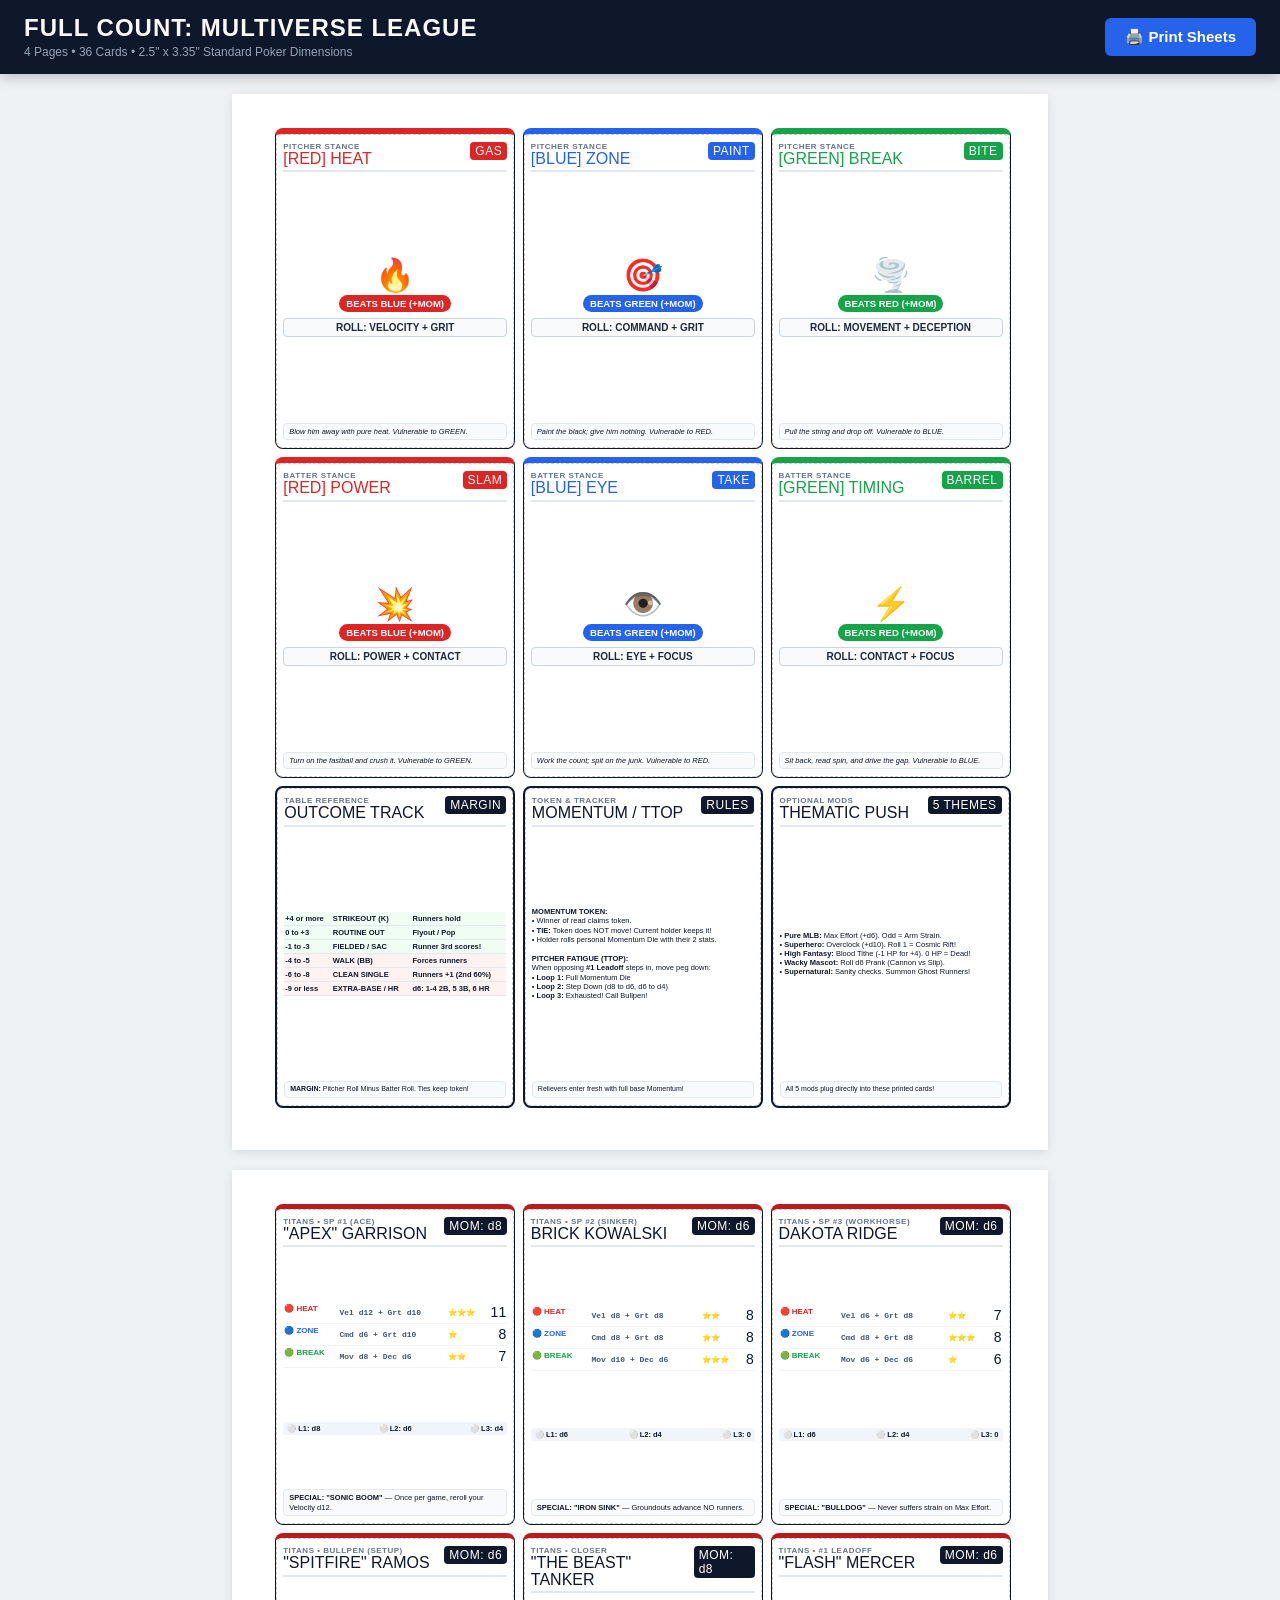
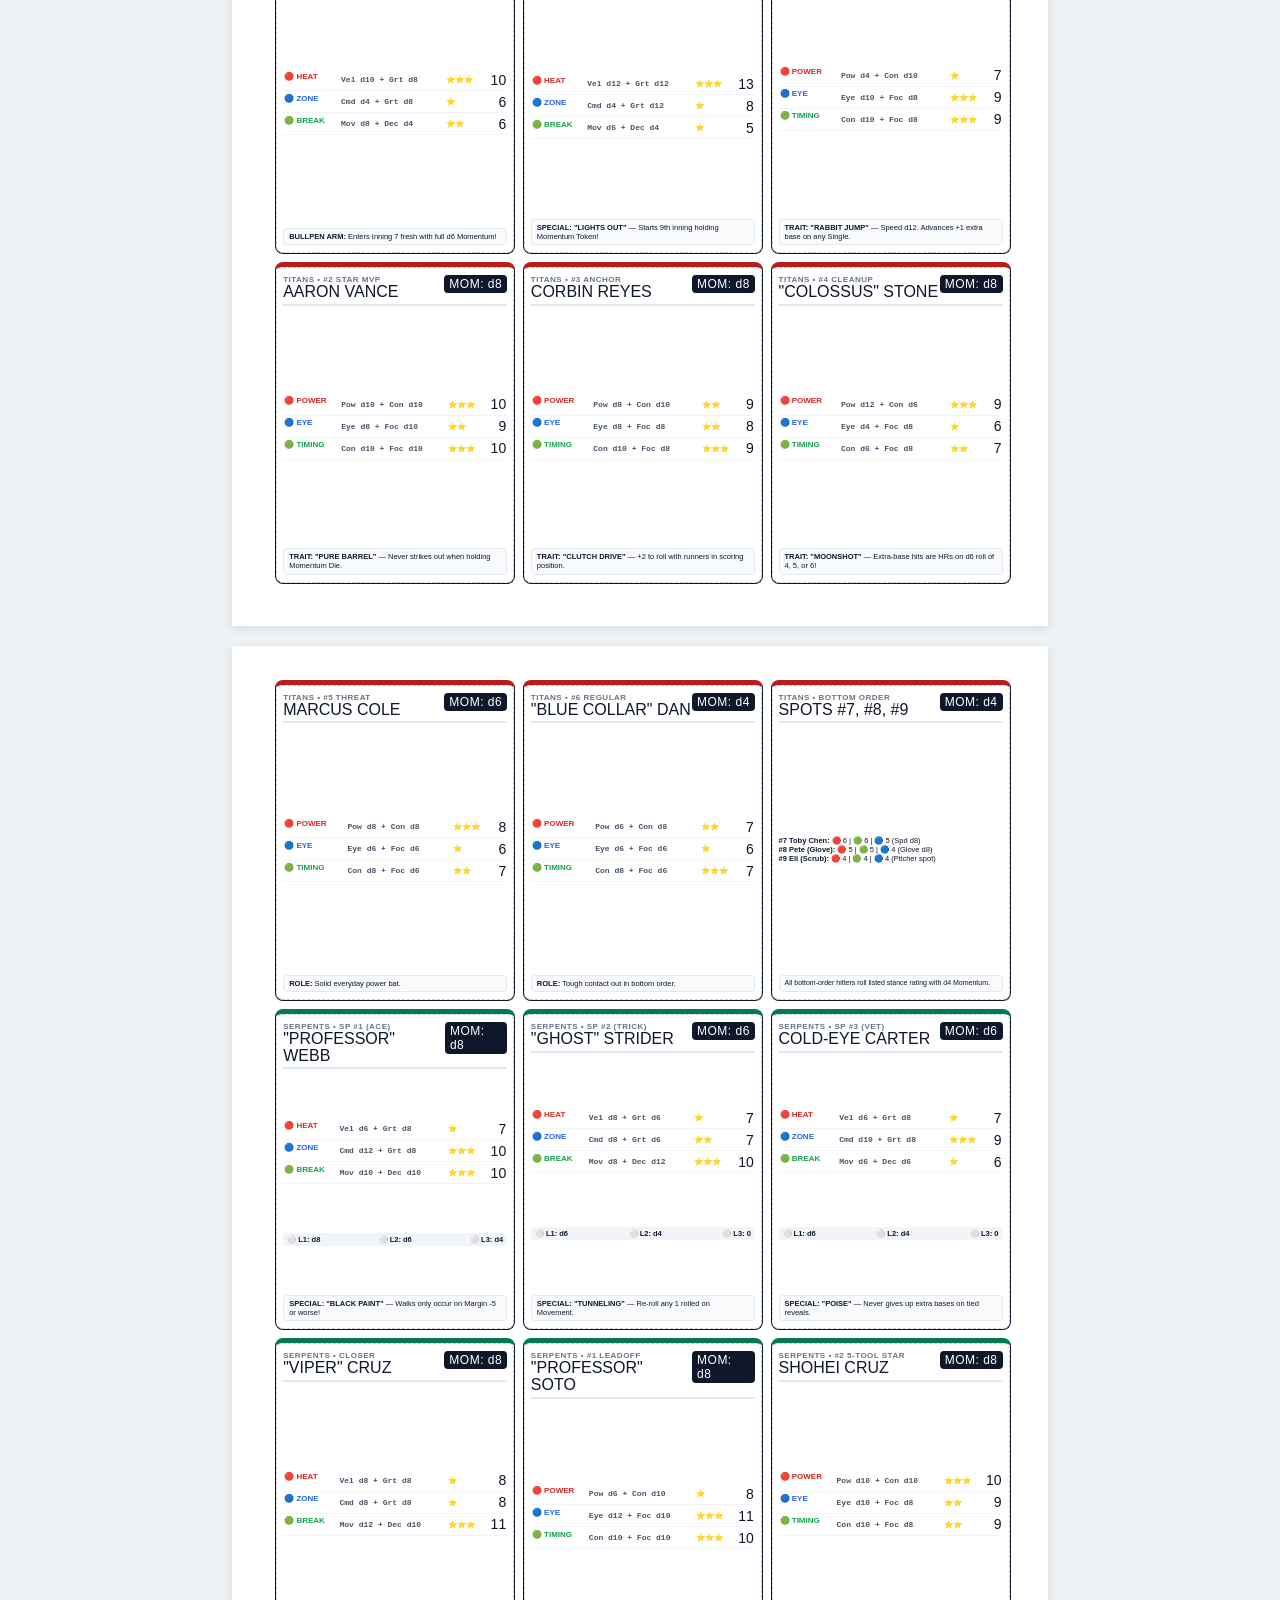
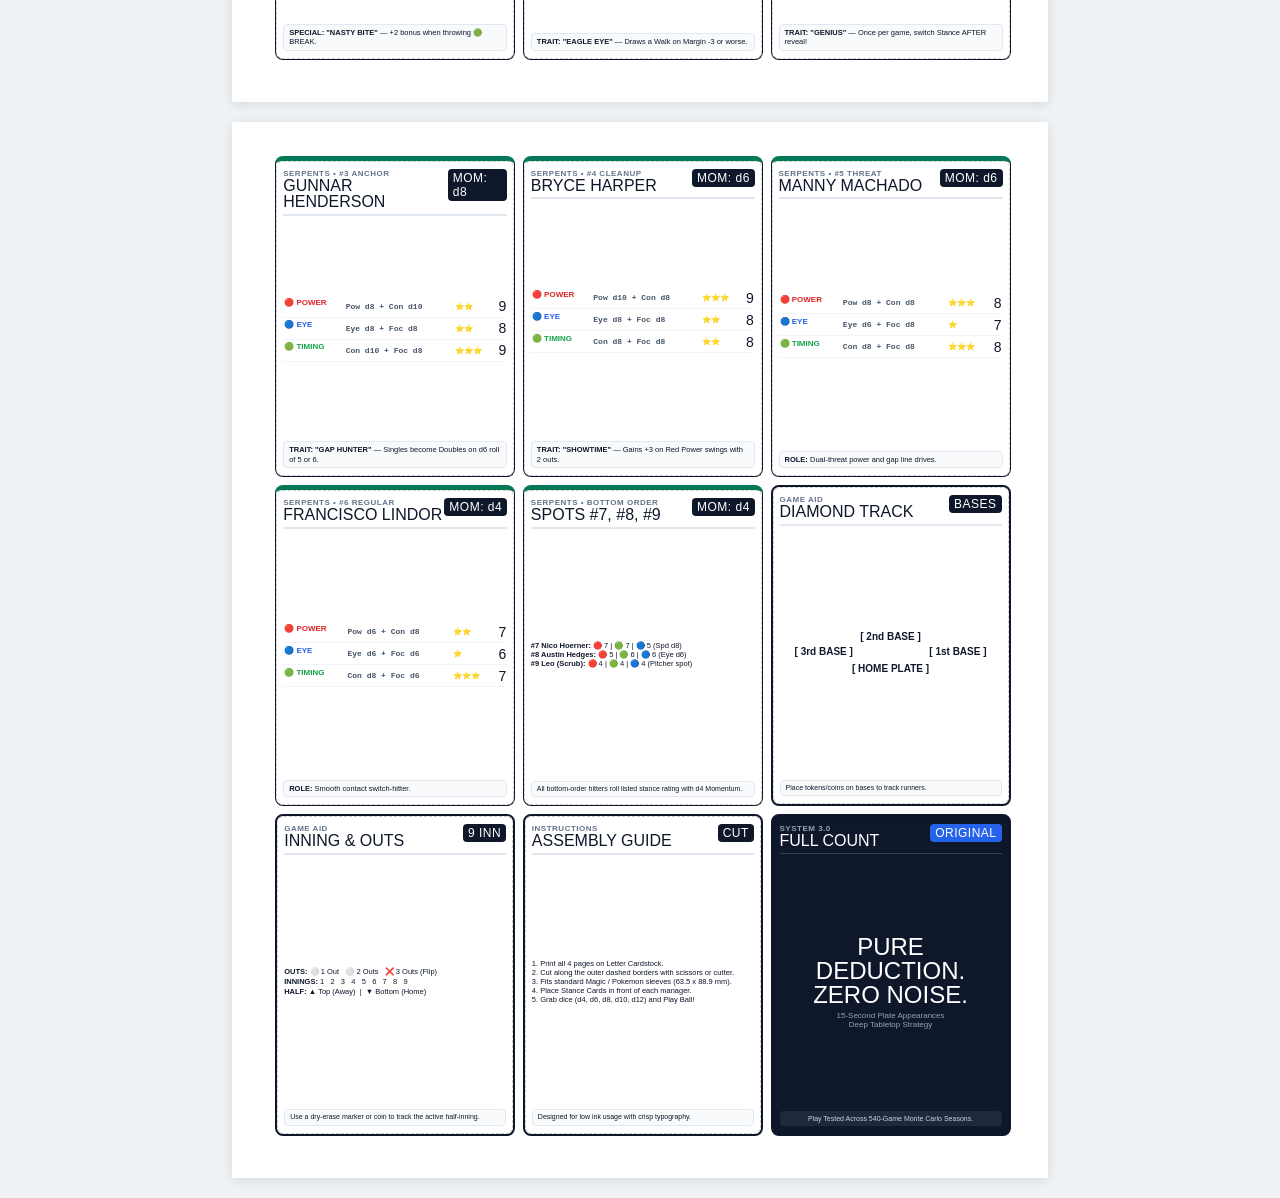
==== print_sheets.html @ 304ddd15 "Add printable card sheets HTML and PDF for Full Count" ====
<!DOCTYPE html>
<html lang="en">
<head>
<meta charset="UTF-8">
<title>Full Count: Multiverse League — Print Sheets</title>
<style>
  @page {
    size: 8.5in 11.0in;
    margin: 0;
  }

  * {
    box-sizing: border-box;
    margin: 0;
    padding: 0;
    -webkit-print-color-adjust: exact !important;
    print-color-adjust: exact !important;
  }

  body {
    background: #eef2f5;
    color: #0f172a;
    font-family: -apple-system, BlinkMacSystemFont, "Segoe UI", Roboto, Arial, sans-serif;
  }

  .screen-header {
    background: #0f172a;
    color: white;
    padding: 14px 24px;
    display: flex;
    justify-content: space-between;
    align-items: center;
    position: sticky;
    top: 0;
    z-index: 100;
    box-shadow: 0 4px 12px rgba(0,0,0,0.2);
  }
  .screen-header h1 {
    font-family: Impact, "Arial Black", sans-serif;
    font-size: 24px;
    letter-spacing: 1px;
    color: #f8fafc;
  }
  .print-btn {
    background: #2563eb;
    color: white;
    border: none;
    padding: 10px 20px;
    border-radius: 6px;
    font-weight: 700;
    cursor: pointer;
    font-size: 15px;
  }
  .print-btn:hover { background: #1d4ed8; }

  /* 8.5in x 11in Letter Page */
  .page {
    width: 8.5in;
    height: 11.0in;
    margin: 20px auto;
    background: white;
    padding: 0.35in 0.45in;
    box-shadow: 0 2px 10px rgba(0,0,0,0.1);
    page-break-after: always;
    break-after: page;
    overflow: hidden;
  }

  .card-grid {
    display: grid;
    grid-template-columns: 2.5in 2.5in 2.5in;
    grid-template-rows: 3.35in 3.35in 3.35in;
    gap: 0.08in 0.08in;
    width: 7.6in;
    height: 10.3in;
  }

  @media print {
    body { background: white; }
    .screen-header { display: none !important; }
    .page {
      margin: 0 !important;
      box-shadow: none !important;
      page-break-after: always;
      break-after: page;
    }
  }

  /* Card: Standard Poker Size 2.5in x 3.35in */
  .card {
    width: 2.5in;
    height: 3.35in;
    border: 1.5px solid #0f172a;
    border-radius: 8px;
    padding: 8px 7px;
    display: flex;
    flex-direction: column;
    justify-content: space-between;
    background: white;
    position: relative;
    overflow: hidden;
  }

  /* Cutting Guides */
  .card::after {
    content: '';
    position: absolute;
    top: 0; left: 0; right: 0; bottom: 0;
    border: 1px dashed rgba(0,0,0,0.2);
    border-radius: 7px;
    pointer-events: none;
  }

  /* Header */
  .card-header {
    display: flex;
    justify-content: space-between;
    align-items: flex-start;
    border-bottom: 2px solid #e2e8f0;
    padding-bottom: 3px;
  }
  .card-role {
    font-size: 8px;
    font-weight: 800;
    text-transform: uppercase;
    letter-spacing: 0.5px;
    color: #64748b;
  }
  .card-name {
    font-family: Impact, "Arial Black", sans-serif;
    font-size: 16px;
    line-height: 1.05;
    color: #0f172a;
    text-transform: uppercase;
  }
  .card-badge {
    background: #0f172a;
    color: white;
    font-family: Impact, "Arial Black", sans-serif;
    font-size: 12px;
    padding: 2px 5px;
    border-radius: 4px;
    letter-spacing: 0.5px;
  }

  /* Borders */
  .card.titans { border-top: 5px solid #b91c1c; }
  .card.serpents { border-top: 5px solid #047857; }
  .card.stance-red { border-top: 6px solid #dc2626; }
  .card.stance-blue { border-top: 6px solid #2563eb; }
  .card.stance-green { border-top: 6px solid #16a34a; }
  .card.playmat-card { border: 2px solid #0f172a; }

  /* Table */
  .stances-table {
    width: 100%;
    margin: 2px 0;
    border-collapse: collapse;
    font-size: 8.5px;
  }
  .stances-table tr {
    border-bottom: 1px solid #f1f5f9;
  }
  .stances-table td {
    padding: 2.5px 1px;
    vertical-align: middle;
  }
  .stance-tag {
    font-weight: 800;
    font-size: 8px;
    display: inline-flex;
    align-items: center;
    gap: 2px;
  }
  .stance-tag.red { color: #dc2626; }
  .stance-tag.blue { color: #2563eb; }
  .stance-tag.green { color: #16a34a; }
  .stance-dice {
    font-family: "Courier New", Courier, monospace;
    font-weight: 700;
    font-size: 8px;
    color: #475569;
  }
  .stance-rating {
    font-family: Impact, "Arial Black", sans-serif;
    font-size: 14px;
    text-align: right;
    color: #0f172a;
  }
  .stars {
    color: #d97706;
    font-size: 7.5px;
  }

  /* Ability */
  .ability-box {
    background: #f8fafc;
    border: 1px solid #e2e8f0;
    border-radius: 4px;
    padding: 3px 5px;
    font-size: 7.5px;
    line-height: 1.25;
  }
  .ability-title {
    font-weight: 800;
    color: #0f172a;
    text-transform: uppercase;
  }
  .fatigue-track {
    display: flex;
    justify-content: space-between;
    background: #f1f5f9;
    padding: 2px 4px;
    border-radius: 3px;
    font-size: 7.5px;
    font-weight: 700;
    margin-bottom: 2px;
  }
  .fatigue-step {
    display: flex;
    align-items: center;
    gap: 2px;
  }

  /* Stance Cards */
  .stance-body {
    text-align: center;
    margin: auto 0;
  }
  .stance-icon {
    font-size: 32px;
    line-height: 1;
    margin-bottom: 2px;
  }
  .stance-beats-pill {
    display: inline-block;
    padding: 3px 7px;
    border-radius: 999px;
    font-size: 9.5px;
    font-weight: 800;
    text-transform: uppercase;
    color: white;
    margin-bottom: 6px;
  }
  .beats-red { background: #dc2626; }
  .beats-blue { background: #2563eb; }
  .beats-green { background: #16a34a; }

  .stance-dice-roll {
    font-size: 10px;
    font-weight: 800;
    color: #1e293b;
    background: #f8fafc;
    border: 1px solid #cbd5e1;
    border-radius: 4px;
    padding: 3px;
  }

  .playmat-table {
    width: 100%;
    font-size: 7.5px;
    border-collapse: collapse;
  }
  .playmat-table td {
    padding: 2px 1px;
    border-bottom: 1px solid #e2e8f0;
  }
  .playmat-table tr.pitcher-out { background: #f0fdf4; font-weight: 700; }
  .playmat-table tr.batter-hit { background: #fef2f2; font-weight: 700; }
</style>
</head>
<body>

<div class="screen-header">
  <div>
    <h1>FULL COUNT: MULTIVERSE LEAGUE</h1>
    <span style="font-size: 12px; color: #94a3b8;">4 Pages • 36 Cards • 2.5" x 3.35" Standard Poker Dimensions</span>
  </div>
  <button class="print-btn" onclick="window.print()">🖨️ Print Sheets</button>
</div>

<!-- ====================================================================== -->
<!-- PAGE 1: STANCES & MASTER PLAYMAT TABLES                                -->
<!-- ====================================================================== -->
<div class="page">
  <div class="card-grid">
    <!-- PITCHER RED -->
    <div class="card stance-red">
      <div class="card-header">
        <div>
          <div class="card-role">PITCHER STANCE</div>
          <div class="card-name" style="color:#dc2626;">[RED] HEAT</div>
        </div>
        <div class="card-badge" style="background:#dc2626;">GAS</div>
      </div>
      <div class="stance-body">
        <div class="stance-icon">🔥</div>
        <div class="stance-beats-pill beats-red">BEATS BLUE (+MOM)</div>
        <div class="stance-dice-roll">ROLL: VELOCITY + GRIT</div>
      </div>
      <div class="ability-box">
        <em>Blow him away with pure heat. Vulnerable to GREEN.</em>
      </div>
    </div>

    <!-- PITCHER BLUE -->
    <div class="card stance-blue">
      <div class="card-header">
        <div>
          <div class="card-role">PITCHER STANCE</div>
          <div class="card-name" style="color:#2563eb;">[BLUE] ZONE</div>
        </div>
        <div class="card-badge" style="background:#2563eb;">PAINT</div>
      </div>
      <div class="stance-body">
        <div class="stance-icon">🎯</div>
        <div class="stance-beats-pill beats-blue">BEATS GREEN (+MOM)</div>
        <div class="stance-dice-roll">ROLL: COMMAND + GRIT</div>
      </div>
      <div class="ability-box">
        <em>Paint the black; give him nothing. Vulnerable to RED.</em>
      </div>
    </div>

    <!-- PITCHER GREEN -->
    <div class="card stance-green">
      <div class="card-header">
        <div>
          <div class="card-role">PITCHER STANCE</div>
          <div class="card-name" style="color:#16a34a;">[GREEN] BREAK</div>
        </div>
        <div class="card-badge" style="background:#16a34a;">BITE</div>
      </div>
      <div class="stance-body">
        <div class="stance-icon">🌪️</div>
        <div class="stance-beats-pill beats-green">BEATS RED (+MOM)</div>
        <div class="stance-dice-roll">ROLL: MOVEMENT + DECEPTION</div>
      </div>
      <div class="ability-box">
        <em>Pull the string and drop off. Vulnerable to BLUE.</em>
      </div>
    </div>

    <!-- BATTER RED -->
    <div class="card stance-red">
      <div class="card-header">
        <div>
          <div class="card-role">BATTER STANCE</div>
          <div class="card-name" style="color:#dc2626;">[RED] POWER</div>
        </div>
        <div class="card-badge" style="background:#dc2626;">SLAM</div>
      </div>
      <div class="stance-body">
        <div class="stance-icon">💥</div>
        <div class="stance-beats-pill beats-red">BEATS BLUE (+MOM)</div>
        <div class="stance-dice-roll">ROLL: POWER + CONTACT</div>
      </div>
      <div class="ability-box">
        <em>Turn on the fastball and crush it. Vulnerable to GREEN.</em>
      </div>
    </div>

    <!-- BATTER BLUE -->
    <div class="card stance-blue">
      <div class="card-header">
        <div>
          <div class="card-role">BATTER STANCE</div>
          <div class="card-name" style="color:#2563eb;">[BLUE] EYE</div>
        </div>
        <div class="card-badge" style="background:#2563eb;">TAKE</div>
      </div>
      <div class="stance-body">
        <div class="stance-icon">👁️</div>
        <div class="stance-beats-pill beats-blue">BEATS GREEN (+MOM)</div>
        <div class="stance-dice-roll">ROLL: EYE + FOCUS</div>
      </div>
      <div class="ability-box">
        <em>Work the count; spit on the junk. Vulnerable to RED.</em>
      </div>
    </div>

    <!-- BATTER GREEN -->
    <div class="card stance-green">
      <div class="card-header">
        <div>
          <div class="card-role">BATTER STANCE</div>
          <div class="card-name" style="color:#16a34a;">[GREEN] TIMING</div>
        </div>
        <div class="card-badge" style="background:#16a34a;">BARREL</div>
      </div>
      <div class="stance-body">
        <div class="stance-icon">⚡</div>
        <div class="stance-beats-pill beats-green">BEATS RED (+MOM)</div>
        <div class="stance-dice-roll">ROLL: CONTACT + FOCUS</div>
      </div>
      <div class="ability-box">
        <em>Sit back, read spin, and drive the gap. Vulnerable to BLUE.</em>
      </div>
    </div>

    <!-- OUTCOME TRACK CARD -->
    <div class="card playmat-card">
      <div class="card-header">
        <div>
          <div class="card-role">TABLE REFERENCE</div>
          <div class="card-name">OUTCOME TRACK</div>
        </div>
        <div class="card-badge">MARGIN</div>
      </div>
      <table class="playmat-table">
        <tr class="pitcher-out">
          <td>+4 or more</td>
          <td>STRIKEOUT (K)</td>
          <td>Runners hold</td>
        </tr>
        <tr class="pitcher-out">
          <td>0 to +3</td>
          <td>ROUTINE OUT</td>
          <td>Flyout / Pop</td>
        </tr>
        <tr class="pitcher-out">
          <td>-1 to -3</td>
          <td>FIELDED / SAC</td>
          <td>Runner 3rd scores!</td>
        </tr>
        <tr class="batter-hit">
          <td>-4 to -5</td>
          <td>WALK (BB)</td>
          <td>Forces runners</td>
        </tr>
        <tr class="batter-hit">
          <td>-6 to -8</td>
          <td>CLEAN SINGLE</td>
          <td>Runners +1 (2nd 60%)</td>
        </tr>
        <tr class="batter-hit">
          <td>-9 or less</td>
          <td>EXTRA-BASE / HR</td>
          <td>d6: 1-4 2B, 5 3B, 6 HR</td>
        </tr>
      </table>
      <div class="ability-box" style="font-size:7px;">
        <strong>MARGIN:</strong> Pitcher Roll Minus Batter Roll. Ties keep token!
      </div>
    </div>

    <!-- MOMENTUM & FATIGUE RULES -->
    <div class="card playmat-card">
      <div class="card-header">
        <div>
          <div class="card-role">TOKEN & TRACKER</div>
          <div class="card-name">MOMENTUM / TTOP</div>
        </div>
        <div class="card-badge">RULES</div>
      </div>
      <div style="font-size:7.5px; line-height:1.25; margin: auto 0;">
        <strong>MOMENTUM TOKEN:</strong><br>
        • Winner of read claims token.<br>
        • <strong>TIE:</strong> Token does NOT move! Current holder keeps it!<br>
        • Holder rolls personal Momentum Die with their 2 stats.<br><br>
        <strong>PITCHER FATIGUE (TTOP):</strong><br>
        When opposing <strong>#1 Leadoff</strong> steps in, move peg down:<br>
        • <strong>Loop 1:</strong> Full Momentum Die<br>
        • <strong>Loop 2:</strong> Step Down (d8 to d6, d6 to d4)<br>
        • <strong>Loop 3:</strong> Exhausted! Call Bullpen!
      </div>
      <div class="ability-box" style="font-size:7px;">
        Relievers enter fresh with full base Momentum!
      </div>
    </div>

    <!-- 5 THEMES REFERENCE -->
    <div class="card playmat-card">
      <div class="card-header">
        <div>
          <div class="card-role">OPTIONAL MODS</div>
          <div class="card-name">THEMATIC PUSH</div>
        </div>
        <div class="card-badge">5 THEMES</div>
      </div>
      <div style="font-size:7.5px; line-height:1.2; margin: auto 0;">
        • <strong>Pure MLB:</strong> Max Effort (+d6). Odd = Arm Strain.<br>
        • <strong>Superhero:</strong> Overclock (+d10). Roll 1 = Cosmic Rift!<br>
        • <strong>High Fantasy:</strong> Blood Tithe (-1 HP for +4). 0 HP = Dead!<br>
        • <strong>Wacky Mascot:</strong> Roll d6 Prank (Cannon vs Slip).<br>
        • <strong>Supernatural:</strong> Sanity checks. Summon Ghost Runners!
      </div>
      <div class="ability-box" style="font-size:7px;">
        All 5 mods plug directly into these printed cards!
      </div>
    </div>
  </div>
</div>

<!-- ====================================================================== -->
<!-- PAGE 2: METRO TITANS (PITCHING & TOP LINEUP)                           -->
<!-- ====================================================================== -->
<div class="page">
  <div class="card-grid">
    <!-- TITANS SP1: APEX GARRISON -->
    <div class="card titans">
      <div class="card-header">
        <div>
          <div class="card-role">TITANS • SP #1 (ACE)</div>
          <div class="card-name">"APEX" GARRISON</div>
        </div>
        <div class="card-badge">MOM: d8</div>
      </div>
      <table class="stances-table">
        <tr>
          <td class="stance-tag red">🔴 HEAT</td>
          <td class="stance-dice">Vel d12 + Grt d10</td>
          <td class="stars">⭐⭐⭐</td>
          <td class="stance-rating">11</td>
        </tr>
        <tr>
          <td class="stance-tag blue">🔵 ZONE</td>
          <td class="stance-dice">Cmd d6 + Grt d10</td>
          <td class="stars">⭐</td>
          <td class="stance-rating">8</td>
        </tr>
        <tr>
          <td class="stance-tag green">🟢 BREAK</td>
          <td class="stance-dice">Mov d8 + Dec d6</td>
          <td class="stars">⭐⭐</td>
          <td class="stance-rating">7</td>
        </tr>
      </table>
      <div class="fatigue-track">
        <div class="fatigue-step">⚪ L1: d8</div>
        <div class="fatigue-step">⚪ L2: d6</div>
        <div class="fatigue-step">⚪ L3: d4</div>
      </div>
      <div class="ability-box">
        <span class="ability-title">SPECIAL: "SONIC BOOM"</span> — Once per game, reroll your Velocity d12.
      </div>
    </div>

    <!-- TITANS SP2: BRICK KOWALSKI -->
    <div class="card titans">
      <div class="card-header">
        <div>
          <div class="card-role">TITANS • SP #2 (SINKER)</div>
          <div class="card-name">BRICK KOWALSKI</div>
        </div>
        <div class="card-badge">MOM: d6</div>
      </div>
      <table class="stances-table">
        <tr>
          <td class="stance-tag red">🔴 HEAT</td>
          <td class="stance-dice">Vel d8 + Grt d8</td>
          <td class="stars">⭐⭐</td>
          <td class="stance-rating">8</td>
        </tr>
        <tr>
          <td class="stance-tag blue">🔵 ZONE</td>
          <td class="stance-dice">Cmd d8 + Grt d8</td>
          <td class="stars">⭐⭐</td>
          <td class="stance-rating">8</td>
        </tr>
        <tr>
          <td class="stance-tag green">🟢 BREAK</td>
          <td class="stance-dice">Mov d10 + Dec d6</td>
          <td class="stars">⭐⭐⭐</td>
          <td class="stance-rating">8</td>
        </tr>
      </table>
      <div class="fatigue-track">
        <div class="fatigue-step">⚪ L1: d6</div>
        <div class="fatigue-step">⚪ L2: d4</div>
        <div class="fatigue-step">⚪ L3: 0</div>
      </div>
      <div class="ability-box">
        <span class="ability-title">SPECIAL: "IRON SINK"</span> — Groundouts advance NO runners.
      </div>
    </div>

    <!-- TITANS SP3: DAKOTA RIDGE -->
    <div class="card titans">
      <div class="card-header">
        <div>
          <div class="card-role">TITANS • SP #3 (WORKHORSE)</div>
          <div class="card-name">DAKOTA RIDGE</div>
        </div>
        <div class="card-badge">MOM: d6</div>
      </div>
      <table class="stances-table">
        <tr>
          <td class="stance-tag red">🔴 HEAT</td>
          <td class="stance-dice">Vel d6 + Grt d8</td>
          <td class="stars">⭐⭐</td>
          <td class="stance-rating">7</td>
        </tr>
        <tr>
          <td class="stance-tag blue">🔵 ZONE</td>
          <td class="stance-dice">Cmd d8 + Grt d8</td>
          <td class="stars">⭐⭐⭐</td>
          <td class="stance-rating">8</td>
        </tr>
        <tr>
          <td class="stance-tag green">🟢 BREAK</td>
          <td class="stance-dice">Mov d6 + Dec d6</td>
          <td class="stars">⭐</td>
          <td class="stance-rating">6</td>
        </tr>
      </table>
      <div class="fatigue-track">
        <div class="fatigue-step">⚪ L1: d6</div>
        <div class="fatigue-step">⚪ L2: d4</div>
        <div class="fatigue-step">⚪ L3: 0</div>
      </div>
      <div class="ability-box">
        <span class="ability-title">SPECIAL: "BULLDOG"</span> — Never suffers strain on Max Effort.
      </div>
    </div>

    <!-- TITANS RP1: SPITFIRE RAMOS -->
    <div class="card titans">
      <div class="card-header">
        <div>
          <div class="card-role">TITANS • BULLPEN (SETUP)</div>
          <div class="card-name">"SPITFIRE" RAMOS</div>
        </div>
        <div class="card-badge">MOM: d6</div>
      </div>
      <table class="stances-table">
        <tr>
          <td class="stance-tag red">🔴 HEAT</td>
          <td class="stance-dice">Vel d10 + Grt d8</td>
          <td class="stars">⭐⭐⭐</td>
          <td class="stance-rating">10</td>
        </tr>
        <tr>
          <td class="stance-tag blue">🔵 ZONE</td>
          <td class="stance-dice">Cmd d4 + Grt d8</td>
          <td class="stars">⭐</td>
          <td class="stance-rating">6</td>
        </tr>
        <tr>
          <td class="stance-tag green">🟢 BREAK</td>
          <td class="stance-dice">Mov d8 + Dec d4</td>
          <td class="stars">⭐⭐</td>
          <td class="stance-rating">6</td>
        </tr>
      </table>
      <div class="ability-box">
        <span class="ability-title">BULLPEN ARM:</span> Enters Inning 7 fresh with full d6 Momentum!
      </div>
    </div>

    <!-- TITANS CL: THE BEAST TANKER -->
    <div class="card titans">
      <div class="card-header">
        <div>
          <div class="card-role">TITANS • CLOSER</div>
          <div class="card-name">"THE BEAST" TANKER</div>
        </div>
        <div class="card-badge">MOM: d8</div>
      </div>
      <table class="stances-table">
        <tr>
          <td class="stance-tag red">🔴 HEAT</td>
          <td class="stance-dice">Vel d12 + Grt d12</td>
          <td class="stars">⭐⭐⭐</td>
          <td class="stance-rating">13</td>
        </tr>
        <tr>
          <td class="stance-tag blue">🔵 ZONE</td>
          <td class="stance-dice">Cmd d4 + Grt d12</td>
          <td class="stars">⭐</td>
          <td class="stance-rating">8</td>
        </tr>
        <tr>
          <td class="stance-tag green">🟢 BREAK</td>
          <td class="stance-dice">Mov d6 + Dec d4</td>
          <td class="stars">⭐</td>
          <td class="stance-rating">5</td>
        </tr>
      </table>
      <div class="ability-box">
        <span class="ability-title">SPECIAL: "LIGHTS OUT"</span> — Starts 9th inning holding Momentum Token!
      </div>
    </div>

    <!-- TITANS BATTER 1: FLASH MERCER -->
    <div class="card titans">
      <div class="card-header">
        <div>
          <div class="card-role">TITANS • #1 LEADOFF</div>
          <div class="card-name">"FLASH" MERCER</div>
        </div>
        <div class="card-badge">MOM: d6</div>
      </div>
      <table class="stances-table">
        <tr>
          <td class="stance-tag red">🔴 POWER</td>
          <td class="stance-dice">Pow d4 + Con d10</td>
          <td class="stars">⭐</td>
          <td class="stance-rating">7</td>
        </tr>
        <tr>
          <td class="stance-tag blue">🔵 EYE</td>
          <td class="stance-dice">Eye d10 + Foc d8</td>
          <td class="stars">⭐⭐⭐</td>
          <td class="stance-rating">9</td>
        </tr>
        <tr>
          <td class="stance-tag green">🟢 TIMING</td>
          <td class="stance-dice">Con d10 + Foc d8</td>
          <td class="stars">⭐⭐⭐</td>
          <td class="stance-rating">9</td>
        </tr>
      </table>
      <div class="ability-box">
        <span class="ability-title">TRAIT: "RABBIT JUMP"</span> — Speed d12. Advances +1 extra base on any Single.
      </div>
    </div>

    <!-- TITANS BATTER 2: AARON VANCE -->
    <div class="card titans">
      <div class="card-header">
        <div>
          <div class="card-role">TITANS • #2 STAR MVP</div>
          <div class="card-name">AARON VANCE</div>
        </div>
        <div class="card-badge">MOM: d8</div>
      </div>
      <table class="stances-table">
        <tr>
          <td class="stance-tag red">🔴 POWER</td>
          <td class="stance-dice">Pow d10 + Con d10</td>
          <td class="stars">⭐⭐⭐</td>
          <td class="stance-rating">10</td>
        </tr>
        <tr>
          <td class="stance-tag blue">🔵 EYE</td>
          <td class="stance-dice">Eye d8 + Foc d10</td>
          <td class="stars">⭐⭐</td>
          <td class="stance-rating">9</td>
        </tr>
        <tr>
          <td class="stance-tag green">🟢 TIMING</td>
          <td class="stance-dice">Con d10 + Foc d10</td>
          <td class="stars">⭐⭐⭐</td>
          <td class="stance-rating">10</td>
        </tr>
      </table>
      <div class="ability-box">
        <span class="ability-title">TRAIT: "PURE BARREL"</span> — Never strikes out when holding Momentum Die.
      </div>
    </div>

    <!-- TITANS BATTER 3: CORBIN REYES -->
    <div class="card titans">
      <div class="card-header">
        <div>
          <div class="card-role">TITANS • #3 ANCHOR</div>
          <div class="card-name">CORBIN REYES</div>
        </div>
        <div class="card-badge">MOM: d8</div>
      </div>
      <table class="stances-table">
        <tr>
          <td class="stance-tag red">🔴 POWER</td>
          <td class="stance-dice">Pow d8 + Con d10</td>
          <td class="stars">⭐⭐</td>
          <td class="stance-rating">9</td>
        </tr>
        <tr>
          <td class="stance-tag blue">🔵 EYE</td>
          <td class="stance-dice">Eye d8 + Foc d8</td>
          <td class="stars">⭐⭐</td>
          <td class="stance-rating">8</td>
        </tr>
        <tr>
          <td class="stance-tag green">🟢 TIMING</td>
          <td class="stance-dice">Con d10 + Foc d8</td>
          <td class="stars">⭐⭐⭐</td>
          <td class="stance-rating">9</td>
        </tr>
      </table>
      <div class="ability-box">
        <span class="ability-title">TRAIT: "CLUTCH DRIVE"</span> — +2 to roll with runners in scoring position.
      </div>
    </div>

    <!-- TITANS BATTER 4: COLOSSUS STONE -->
    <div class="card titans">
      <div class="card-header">
        <div>
          <div class="card-role">TITANS • #4 CLEANUP</div>
          <div class="card-name">"COLOSSUS" STONE</div>
        </div>
        <div class="card-badge">MOM: d8</div>
      </div>
      <table class="stances-table">
        <tr>
          <td class="stance-tag red">🔴 POWER</td>
          <td class="stance-dice">Pow d12 + Con d6</td>
          <td class="stars">⭐⭐⭐</td>
          <td class="stance-rating">9</td>
        </tr>
        <tr>
          <td class="stance-tag blue">🔵 EYE</td>
          <td class="stance-dice">Eye d4 + Foc d8</td>
          <td class="stars">⭐</td>
          <td class="stance-rating">6</td>
        </tr>
        <tr>
          <td class="stance-tag green">🟢 TIMING</td>
          <td class="stance-dice">Con d6 + Foc d8</td>
          <td class="stars">⭐⭐</td>
          <td class="stance-rating">7</td>
        </tr>
      </table>
      <div class="ability-box">
        <span class="ability-title">TRAIT: "MOONSHOT"</span> — Extra-base hits are HRs on d6 roll of 4, 5, or 6!
      </div>
    </div>
  </div>
</div>

<!-- ====================================================================== -->
<!-- PAGE 3: TITANS FINISH & SHADOW SERPENTS (START)                        -->
<!-- ====================================================================== -->
<div class="page">
  <div class="card-grid">
    <!-- TITANS BATTER 5: MARCUS COLE -->
    <div class="card titans">
      <div class="card-header">
        <div>
          <div class="card-role">TITANS • #5 THREAT</div>
          <div class="card-name">MARCUS COLE</div>
        </div>
        <div class="card-badge">MOM: d6</div>
      </div>
      <table class="stances-table">
        <tr>
          <td class="stance-tag red">🔴 POWER</td>
          <td class="stance-dice">Pow d8 + Con d8</td>
          <td class="stars">⭐⭐⭐</td>
          <td class="stance-rating">8</td>
        </tr>
        <tr>
          <td class="stance-tag blue">🔵 EYE</td>
          <td class="stance-dice">Eye d6 + Foc d6</td>
          <td class="stars">⭐</td>
          <td class="stance-rating">6</td>
        </tr>
        <tr>
          <td class="stance-tag green">🟢 TIMING</td>
          <td class="stance-dice">Con d8 + Foc d6</td>
          <td class="stars">⭐⭐</td>
          <td class="stance-rating">7</td>
        </tr>
      </table>
      <div class="ability-box">
        <span class="ability-title">ROLE:</span> Solid everyday power bat.
      </div>
    </div>

    <!-- TITANS BATTER 6: BLUE COLLAR DAN -->
    <div class="card titans">
      <div class="card-header">
        <div>
          <div class="card-role">TITANS • #6 REGULAR</div>
          <div class="card-name">"BLUE COLLAR" DAN</div>
        </div>
        <div class="card-badge">MOM: d4</div>
      </div>
      <table class="stances-table">
        <tr>
          <td class="stance-tag red">🔴 POWER</td>
          <td class="stance-dice">Pow d6 + Con d8</td>
          <td class="stars">⭐⭐</td>
          <td class="stance-rating">7</td>
        </tr>
        <tr>
          <td class="stance-tag blue">🔵 EYE</td>
          <td class="stance-dice">Eye d6 + Foc d6</td>
          <td class="stars">⭐</td>
          <td class="stance-rating">6</td>
        </tr>
        <tr>
          <td class="stance-tag green">🟢 TIMING</td>
          <td class="stance-dice">Con d8 + Foc d6</td>
          <td class="stars">⭐⭐⭐</td>
          <td class="stance-rating">7</td>
        </tr>
      </table>
      <div class="ability-box">
        <span class="ability-title">ROLE:</span> Tough contact out in bottom order.
      </div>
    </div>

    <!-- TITANS BATTERS 7-9 (COMBO CARD) -->
    <div class="card titans">
      <div class="card-header">
        <div>
          <div class="card-role">TITANS • BOTTOM ORDER</div>
          <div class="card-name">SPOTS #7, #8, #9</div>
        </div>
        <div class="card-badge">MOM: d4</div>
      </div>
      <div style="font-size:7.5px; line-height:1.2; margin: 2px 0;">
        <strong>#7 Toby Chen:</strong> 🔴 6 | 🟢 6 | 🔵 5 (Spd d8)<br>
        <strong>#8 Pete (Glove):</strong> 🔴 5 | 🟢 5 | 🔵 4 (Glove d8)<br>
        <strong>#9 Eli (Scrub):</strong> 🔴 4 | 🟢 4 | 🔵 4 (Pitcher spot)<br>
      </div>
      <div class="ability-box" style="font-size:7px;">
        All bottom-order hitters roll listed stance rating with d4 Momentum.
      </div>
    </div>

    <!-- SERPENTS SP1: PROFESSOR WEBB -->
    <div class="card serpents">
      <div class="card-header">
        <div>
          <div class="card-role">SERPENTS • SP #1 (ACE)</div>
          <div class="card-name">"PROFESSOR" WEBB</div>
        </div>
        <div class="card-badge">MOM: d8</div>
      </div>
      <table class="stances-table">
        <tr>
          <td class="stance-tag red">🔴 HEAT</td>
          <td class="stance-dice">Vel d6 + Grt d8</td>
          <td class="stars">⭐</td>
          <td class="stance-rating">7</td>
        </tr>
        <tr>
          <td class="stance-tag blue">🔵 ZONE</td>
          <td class="stance-dice">Cmd d12 + Grt d8</td>
          <td class="stars">⭐⭐⭐</td>
          <td class="stance-rating">10</td>
        </tr>
        <tr>
          <td class="stance-tag green">🟢 BREAK</td>
          <td class="stance-dice">Mov d10 + Dec d10</td>
          <td class="stars">⭐⭐⭐</td>
          <td class="stance-rating">10</td>
        </tr>
      </table>
      <div class="fatigue-track">
        <div class="fatigue-step">⚪ L1: d8</div>
        <div class="fatigue-step">⚪ L2: d6</div>
        <div class="fatigue-step">⚪ L3: d4</div>
      </div>
      <div class="ability-box">
        <span class="ability-title">SPECIAL: "BLACK PAINT"</span> — Walks only occur on Margin -5 or worse!
      </div>
    </div>

    <!-- SERPENTS SP2: GHOST STRIDER -->
    <div class="card serpents">
      <div class="card-header">
        <div>
          <div class="card-role">SERPENTS • SP #2 (TRICK)</div>
          <div class="card-name">"GHOST" STRIDER</div>
        </div>
        <div class="card-badge">MOM: d6</div>
      </div>
      <table class="stances-table">
        <tr>
          <td class="stance-tag red">🔴 HEAT</td>
          <td class="stance-dice">Vel d8 + Grt d6</td>
          <td class="stars">⭐</td>
          <td class="stance-rating">7</td>
        </tr>
        <tr>
          <td class="stance-tag blue">🔵 ZONE</td>
          <td class="stance-dice">Cmd d8 + Grt d6</td>
          <td class="stars">⭐⭐</td>
          <td class="stance-rating">7</td>
        </tr>
        <tr>
          <td class="stance-tag green">🟢 BREAK</td>
          <td class="stance-dice">Mov d8 + Dec d12</td>
          <td class="stars">⭐⭐⭐</td>
          <td class="stance-rating">10</td>
        </tr>
      </table>
      <div class="fatigue-track">
        <div class="fatigue-step">⚪ L1: d6</div>
        <div class="fatigue-step">⚪ L2: d4</div>
        <div class="fatigue-step">⚪ L3: 0</div>
      </div>
      <div class="ability-box">
        <span class="ability-title">SPECIAL: "TUNNELING"</span> — Re-roll any 1 rolled on Movement.
      </div>
    </div>

    <!-- SERPENTS SP3: COLD-EYE CARTER -->
    <div class="card serpents">
      <div class="card-header">
        <div>
          <div class="card-role">SERPENTS • SP #3 (VET)</div>
          <div class="card-name">COLD-EYE CARTER</div>
        </div>
        <div class="card-badge">MOM: d6</div>
      </div>
      <table class="stances-table">
        <tr>
          <td class="stance-tag red">🔴 HEAT</td>
          <td class="stance-dice">Vel d6 + Grt d8</td>
          <td class="stars">⭐</td>
          <td class="stance-rating">7</td>
        </tr>
        <tr>
          <td class="stance-tag blue">🔵 ZONE</td>
          <td class="stance-dice">Cmd d10 + Grt d8</td>
          <td class="stars">⭐⭐⭐</td>
          <td class="stance-rating">9</td>
        </tr>
        <tr>
          <td class="stance-tag green">🟢 BREAK</td>
          <td class="stance-dice">Mov d6 + Dec d6</td>
          <td class="stars">⭐</td>
          <td class="stance-rating">6</td>
        </tr>
      </table>
      <div class="fatigue-track">
        <div class="fatigue-step">⚪ L1: d6</div>
        <div class="fatigue-step">⚪ L2: d4</div>
        <div class="fatigue-step">⚪ L3: 0</div>
      </div>
      <div class="ability-box">
        <span class="ability-title">SPECIAL: "POISE"</span> — Never gives up extra bases on tied reveals.
      </div>
    </div>

    <!-- SERPENTS CL: VIPER CRUZ -->
    <div class="card serpents">
      <div class="card-header">
        <div>
          <div class="card-role">SERPENTS • CLOSER</div>
          <div class="card-name">"VIPER" CRUZ</div>
        </div>
        <div class="card-badge">MOM: d8</div>
      </div>
      <table class="stances-table">
        <tr>
          <td class="stance-tag red">🔴 HEAT</td>
          <td class="stance-dice">Vel d8 + Grt d8</td>
          <td class="stars">⭐</td>
          <td class="stance-rating">8</td>
        </tr>
        <tr>
          <td class="stance-tag blue">🔵 ZONE</td>
          <td class="stance-dice">Cmd d8 + Grt d8</td>
          <td class="stars">⭐</td>
          <td class="stance-rating">8</td>
        </tr>
        <tr>
          <td class="stance-tag green">🟢 BREAK</td>
          <td class="stance-dice">Mov d12 + Dec d10</td>
          <td class="stars">⭐⭐⭐</td>
          <td class="stance-rating">11</td>
        </tr>
      </table>
      <div class="ability-box">
        <span class="ability-title">SPECIAL: "NASTY BITE"</span> — +2 bonus when throwing 🟢 BREAK.
      </div>
    </div>

    <!-- SERPENTS BATTER 1: PROFESSOR SOTO -->
    <div class="card serpents">
      <div class="card-header">
        <div>
          <div class="card-role">SERPENTS • #1 LEADOFF</div>
          <div class="card-name">"PROFESSOR" SOTO</div>
        </div>
        <div class="card-badge">MOM: d8</div>
      </div>
      <table class="stances-table">
        <tr>
          <td class="stance-tag red">🔴 POWER</td>
          <td class="stance-dice">Pow d6 + Con d10</td>
          <td class="stars">⭐</td>
          <td class="stance-rating">8</td>
        </tr>
        <tr>
          <td class="stance-tag blue">🔵 EYE</td>
          <td class="stance-dice">Eye d12 + Foc d10</td>
          <td class="stars">⭐⭐⭐</td>
          <td class="stance-rating">11</td>
        </tr>
        <tr>
          <td class="stance-tag green">🟢 TIMING</td>
          <td class="stance-dice">Con d10 + Foc d10</td>
          <td class="stars">⭐⭐⭐</td>
          <td class="stance-rating">10</td>
        </tr>
      </table>
      <div class="ability-box">
        <span class="ability-title">TRAIT: "EAGLE EYE"</span> — Draws a Walk on Margin -3 or worse.
      </div>
    </div>

    <!-- SERPENTS BATTER 2: SHOHEI CRUZ -->
    <div class="card serpents">
      <div class="card-header">
        <div>
          <div class="card-role">SERPENTS • #2 5-TOOL STAR</div>
          <div class="card-name">SHOHEI CRUZ</div>
        </div>
        <div class="card-badge">MOM: d8</div>
      </div>
      <table class="stances-table">
        <tr>
          <td class="stance-tag red">🔴 POWER</td>
          <td class="stance-dice">Pow d10 + Con d10</td>
          <td class="stars">⭐⭐⭐</td>
          <td class="stance-rating">10</td>
        </tr>
        <tr>
          <td class="stance-tag blue">🔵 EYE</td>
          <td class="stance-dice">Eye d10 + Foc d8</td>
          <td class="stars">⭐⭐</td>
          <td class="stance-rating">9</td>
        </tr>
        <tr>
          <td class="stance-tag green">🟢 TIMING</td>
          <td class="stance-dice">Con d10 + Foc d8</td>
          <td class="stars">⭐⭐</td>
          <td class="stance-rating">9</td>
        </tr>
      </table>
      <div class="ability-box">
        <span class="ability-title">TRAIT: "GENIUS"</span> — Once per game, switch Stance AFTER reveal!
      </div>
    </div>
  </div>
</div>

<!-- ====================================================================== -->
<!-- PAGE 4: SERPENTS FINISH & TABLE TRACKERS                               -->
<!-- ====================================================================== -->
<div class="page">
  <div class="card-grid">
    <!-- SERPENTS BATTER 3: GUNNAR HENDERSON -->
    <div class="card serpents">
      <div class="card-header">
        <div>
          <div class="card-role">SERPENTS • #3 ANCHOR</div>
          <div class="card-name">GUNNAR HENDERSON</div>
        </div>
        <div class="card-badge">MOM: d8</div>
      </div>
      <table class="stances-table">
        <tr>
          <td class="stance-tag red">🔴 POWER</td>
          <td class="stance-dice">Pow d8 + Con d10</td>
          <td class="stars">⭐⭐</td>
          <td class="stance-rating">9</td>
        </tr>
        <tr>
          <td class="stance-tag blue">🔵 EYE</td>
          <td class="stance-dice">Eye d8 + Foc d8</td>
          <td class="stars">⭐⭐</td>
          <td class="stance-rating">8</td>
        </tr>
        <tr>
          <td class="stance-tag green">🟢 TIMING</td>
          <td class="stance-dice">Con d10 + Foc d8</td>
          <td class="stars">⭐⭐⭐</td>
          <td class="stance-rating">9</td>
        </tr>
      </table>
      <div class="ability-box">
        <span class="ability-title">TRAIT: "GAP HUNTER"</span> — Singles become Doubles on d6 roll of 5 or 6.
      </div>
    </div>

    <!-- SERPENTS BATTER 4: BRYCE HARPER -->
    <div class="card serpents">
      <div class="card-header">
        <div>
          <div class="card-role">SERPENTS • #4 CLEANUP</div>
          <div class="card-name">BRYCE HARPER</div>
        </div>
        <div class="card-badge">MOM: d6</div>
      </div>
      <table class="stances-table">
        <tr>
          <td class="stance-tag red">🔴 POWER</td>
          <td class="stance-dice">Pow d10 + Con d8</td>
          <td class="stars">⭐⭐⭐</td>
          <td class="stance-rating">9</td>
        </tr>
        <tr>
          <td class="stance-tag blue">🔵 EYE</td>
          <td class="stance-dice">Eye d8 + Foc d8</td>
          <td class="stars">⭐⭐</td>
          <td class="stance-rating">8</td>
        </tr>
        <tr>
          <td class="stance-tag green">🟢 TIMING</td>
          <td class="stance-dice">Con d8 + Foc d8</td>
          <td class="stars">⭐⭐</td>
          <td class="stance-rating">8</td>
        </tr>
      </table>
      <div class="ability-box">
        <span class="ability-title">TRAIT: "SHOWTIME"</span> — Gains +3 on Red Power swings with 2 outs.
      </div>
    </div>

    <!-- SERPENTS BATTER 5: MANNY MACHADO -->
    <div class="card serpents">
      <div class="card-header">
        <div>
          <div class="card-role">SERPENTS • #5 THREAT</div>
          <div class="card-name">MANNY MACHADO</div>
        </div>
        <div class="card-badge">MOM: d6</div>
      </div>
      <table class="stances-table">
        <tr>
          <td class="stance-tag red">🔴 POWER</td>
          <td class="stance-dice">Pow d8 + Con d8</td>
          <td class="stars">⭐⭐⭐</td>
          <td class="stance-rating">8</td>
        </tr>
        <tr>
          <td class="stance-tag blue">🔵 EYE</td>
          <td class="stance-dice">Eye d6 + Foc d8</td>
          <td class="stars">⭐</td>
          <td class="stance-rating">7</td>
        </tr>
        <tr>
          <td class="stance-tag green">🟢 TIMING</td>
          <td class="stance-dice">Con d8 + Foc d8</td>
          <td class="stars">⭐⭐⭐</td>
          <td class="stance-rating">8</td>
        </tr>
      </table>
      <div class="ability-box">
        <span class="ability-title">ROLE:</span> Dual-threat power and gap line drives.
      </div>
    </div>

    <!-- SERPENTS BATTER 6: FRANCISCO LINDOR -->
    <div class="card serpents">
      <div class="card-header">
        <div>
          <div class="card-role">SERPENTS • #6 REGULAR</div>
          <div class="card-name">FRANCISCO LINDOR</div>
        </div>
        <div class="card-badge">MOM: d4</div>
      </div>
      <table class="stances-table">
        <tr>
          <td class="stance-tag red">🔴 POWER</td>
          <td class="stance-dice">Pow d6 + Con d8</td>
          <td class="stars">⭐⭐</td>
          <td class="stance-rating">7</td>
        </tr>
        <tr>
          <td class="stance-tag blue">🔵 EYE</td>
          <td class="stance-dice">Eye d6 + Foc d6</td>
          <td class="stars">⭐</td>
          <td class="stance-rating">6</td>
        </tr>
        <tr>
          <td class="stance-tag green">🟢 TIMING</td>
          <td class="stance-dice">Con d8 + Foc d6</td>
          <td class="stars">⭐⭐⭐</td>
          <td class="stance-rating">7</td>
        </tr>
      </table>
      <div class="ability-box">
        <span class="ability-title">ROLE:</span> Smooth contact switch-hitter.
      </div>
    </div>

    <!-- SERPENTS BATTERS 7-9 (COMBO CARD) -->
    <div class="card serpents">
      <div class="card-header">
        <div>
          <div class="card-role">SERPENTS • BOTTOM ORDER</div>
          <div class="card-name">SPOTS #7, #8, #9</div>
        </div>
        <div class="card-badge">MOM: d4</div>
      </div>
      <div style="font-size:7.5px; line-height:1.2; margin: 2px 0;">
        <strong>#7 Nico Hoerner:</strong> 🔴 7 | 🟢 7 | 🔵 5 (Spd d8)<br>
        <strong>#8 Austin Hedges:</strong> 🔴 5 | 🟢 6 | 🔵 6 (Eye d6)<br>
        <strong>#9 Leo (Scrub):</strong> 🔴 4 | 🟢 4 | 🔵 4 (Pitcher spot)<br>
      </div>
      <div class="ability-box" style="font-size:7px;">
        All bottom-order hitters roll listed stance rating with d4 Momentum.
      </div>
    </div>

    <!-- DUGOUT BASERUNNING TRACKER -->
    <div class="card playmat-card">
      <div class="card-header">
        <div>
          <div class="card-role">GAME AID</div>
          <div class="card-name">DIAMOND TRACK</div>
        </div>
        <div class="card-badge">BASES</div>
      </div>
      <div style="text-align:center; font-size:10px; margin: auto 0; font-weight:800;">
        <div style="margin-bottom:4px;">[ 2nd BASE ]</div>
        <div style="display:flex; justify-content:space-between; padding: 0 15px;">
          <span>[ 3rd BASE ]</span>
          <span>[ 1st BASE ]</span>
        </div>
        <div style="margin-top:6px;">[ HOME PLATE ]</div>
      </div>
      <div class="ability-box" style="font-size:7px;">
        Place tokens/coins on bases to track runners.
      </div>
    </div>

    <!-- SCORE & INNING TRACKER -->
    <div class="card playmat-card">
      <div class="card-header">
        <div>
          <div class="card-role">GAME AID</div>
          <div class="card-name">INNING & OUTS</div>
        </div>
        <div class="card-badge">9 INN</div>
      </div>
      <div style="font-size:7.5px; line-height:1.3; margin: auto 0;">
        <strong>OUTS:</strong> ⚪ 1 Out &nbsp; ⚪ 2 Outs &nbsp; ❌ 3 Outs (Flip)<br>
        <strong>INNINGS:</strong> 1 &nbsp; 2 &nbsp; 3 &nbsp; 4 &nbsp; 5 &nbsp; 6 &nbsp; 7 &nbsp; 8 &nbsp; 9<br>
        <strong>HALF:</strong> ▲ Top (Away) &nbsp;|&nbsp; ▼ Bottom (Home)
      </div>
      <div class="ability-box" style="font-size:7px;">
        Use a dry-erase marker or coin to track the active half-inning.
      </div>
    </div>

    <!-- ASSEMBLY INSTRUCTIONS -->
    <div class="card playmat-card">
      <div class="card-header">
        <div>
          <div class="card-role">INSTRUCTIONS</div>
          <div class="card-name">ASSEMBLY GUIDE</div>
        </div>
        <div class="card-badge">CUT</div>
      </div>
      <div style="font-size:7.5px; line-height:1.2; margin: auto 0;">
        1. Print all 4 pages on Letter Cardstock.<br>
        2. Cut along the outer dashed borders with scissors or cutter.<br>
        3. Fits standard Magic / Pokemon sleeves (63.5 x 88.9 mm).<br>
        4. Place Stance Cards in front of each manager.<br>
        5. Grab dice (d4, d6, d8, d10, d12) and Play Ball!
      </div>
      <div class="ability-box" style="font-size:7px;">
        Designed for low ink usage with crisp typography.
      </div>
    </div>

    <!-- SYSTEM CREDITS / BACK COVER -->
    <div class="card playmat-card" style="background:#0f172a; color:white;">
      <div class="card-header" style="border-bottom:1px solid #334155;">
        <div>
          <div class="card-role" style="color:#94a3b8;">SYSTEM 3.0</div>
          <div class="card-name" style="color:white;">FULL COUNT</div>
        </div>
        <div class="card-badge" style="background:#2563eb;">ORIGINAL</div>
      </div>
      <div style="text-align:center; margin: auto 0;">
        <div style="font-family:Impact, 'Arial Black', sans-serif; font-size:24px; line-height:1;">PURE DEDUCTION.<br>ZERO NOISE.</div>
        <div style="font-size:8px; color:#94a3b8; margin-top:4px;">15-Second Plate Appearances<br>Deep Tabletop Strategy</div>
      </div>
      <div style="background:#1e293b; padding:4px; border-radius:4px; font-size:7px; color:#cbd5e1; text-align:center;">
        Play Tested Across 540-Game Monte Carlo Seasons.
      </div>
    </div>
  </div>
</div>

</body>
</html>
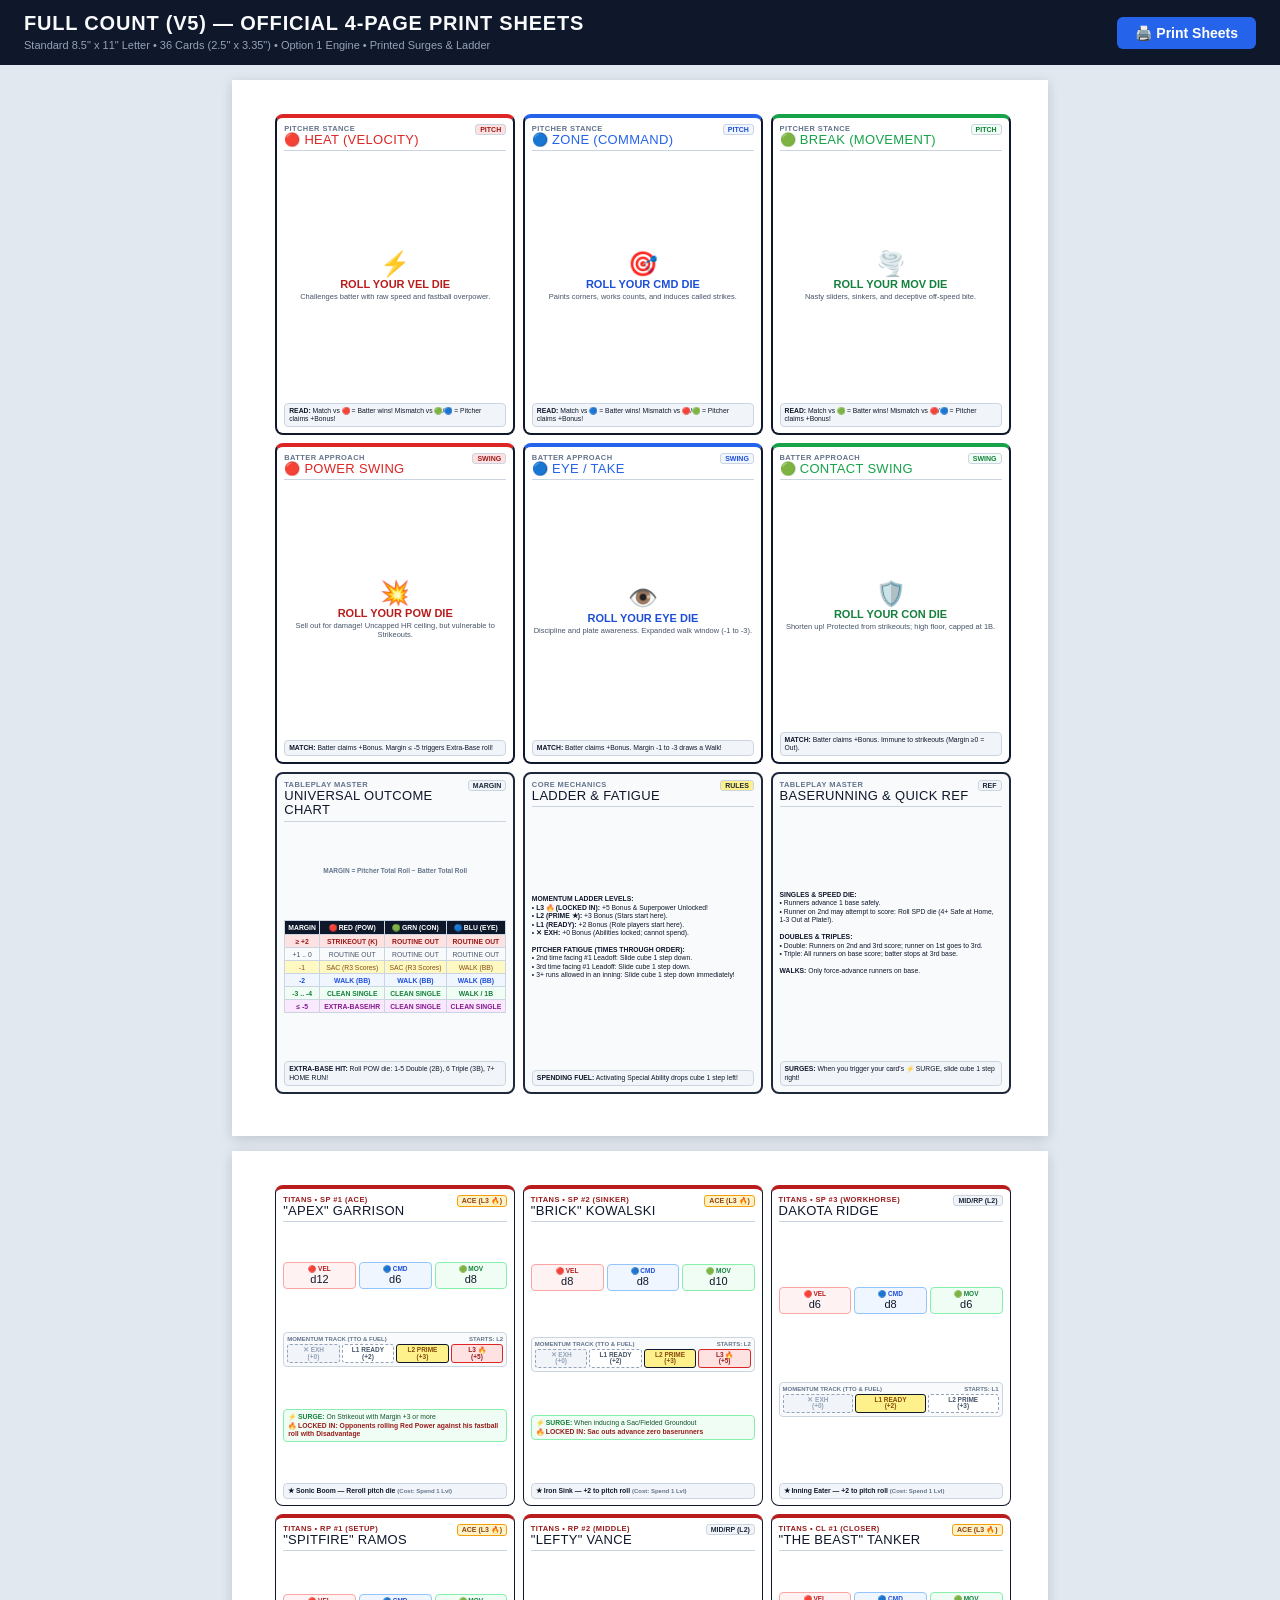
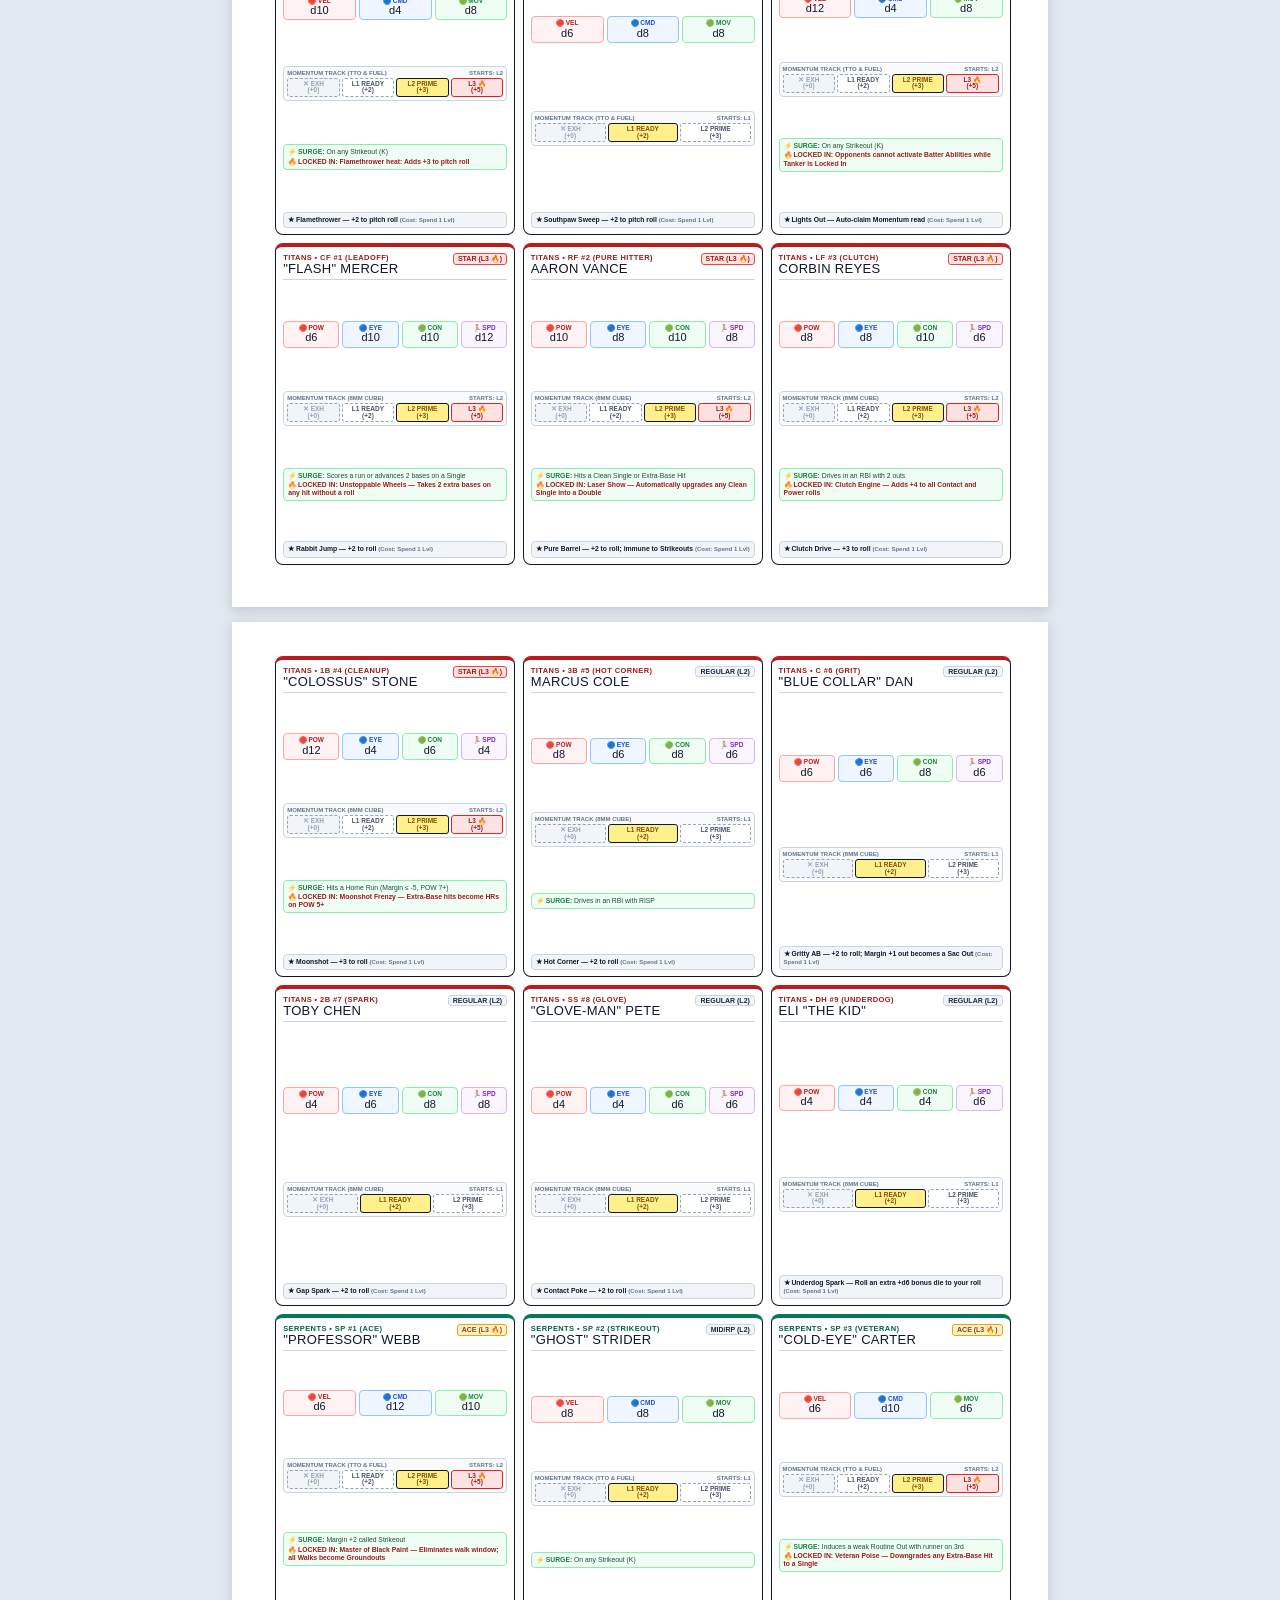
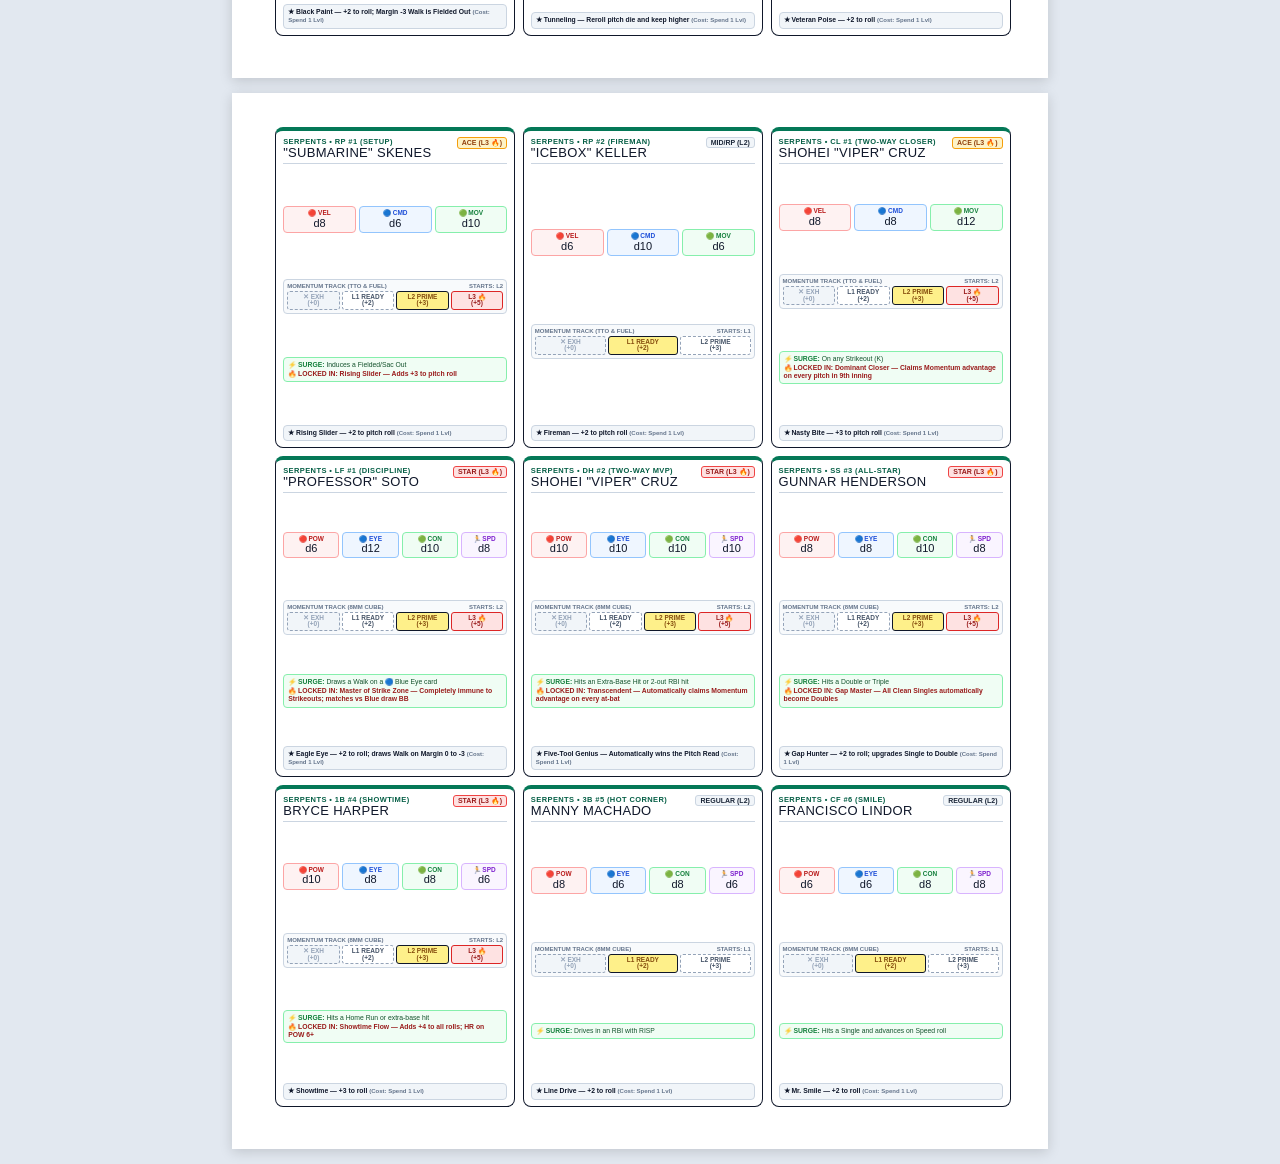
==== commit a14498a2: "Update to Full Count V5: Option 1 engine, asymmetric momentum ladders, printed surges, locked-in per" ====
--- a/print_sheets.html
+++ b/print_sheets.html
@@ -1,1379 +1,941 @@
-<!DOCTYPE html>
+﻿<!DOCTYPE html>
 <html lang="en">
 <head>
 <meta charset="UTF-8">
-<title>Full Count: Multiverse League — Print Sheets</title>
+<title>Full Count (V5) — Official Print Sheets</title>
 <style>
-  @page {
-    size: 8.5in 11.0in;
-    margin: 0;
-  }
-
-  * {
-    box-sizing: border-box;
-    margin: 0;
-    padding: 0;
-    -webkit-print-color-adjust: exact !important;
-    print-color-adjust: exact !important;
-  }
-
-  body {
-    background: #eef2f5;
-    color: #0f172a;
-    font-family: -apple-system, BlinkMacSystemFont, "Segoe UI", Roboto, Arial, sans-serif;
-  }
-
-  .screen-header {
-    background: #0f172a;
-    color: white;
-    padding: 14px 24px;
-    display: flex;
-    justify-content: space-between;
-    align-items: center;
-    position: sticky;
-    top: 0;
-    z-index: 100;
-    box-shadow: 0 4px 12px rgba(0,0,0,0.2);
-  }
-  .screen-header h1 {
-    font-family: Impact, "Arial Black", sans-serif;
-    font-size: 24px;
-    letter-spacing: 1px;
-    color: #f8fafc;
-  }
-  .print-btn {
-    background: #2563eb;
-    color: white;
-    border: none;
-    padding: 10px 20px;
-    border-radius: 6px;
-    font-weight: 700;
-    cursor: pointer;
-    font-size: 15px;
-  }
+  @page { size: 8.5in 11.0in; margin: 0; }
+  * { box-sizing: border-box; margin: 0; padding: 0; -webkit-print-color-adjust: exact !important; print-color-adjust: exact !important; }
+  body { background: #e2e8f0; color: #0f172a; font-family: -apple-system, BlinkMacSystemFont, "Segoe UI", Roboto, Helvetica, Arial, sans-serif; }
+  .screen-header { background: #0f172a; color: white; padding: 12px 24px; display: flex; justify-content: space-between; align-items: center; position: sticky; top: 0; z-index: 100; }
+  .screen-header h1 { font-family: Impact, "Arial Black", sans-serif; font-size: 20px; letter-spacing: 0.8px; color: #f8fafc; }
+  .print-btn { background: #2563eb; color: white; border: none; padding: 8px 18px; border-radius: 6px; font-weight: 700; cursor: pointer; font-size: 14px; }
   .print-btn:hover { background: #1d4ed8; }
-
-  /* 8.5in x 11in Letter Page */
-  .page {
-    width: 8.5in;
-    height: 11.0in;
-    margin: 20px auto;
-    background: white;
-    padding: 0.35in 0.45in;
-    box-shadow: 0 2px 10px rgba(0,0,0,0.1);
-    page-break-after: always;
-    break-after: page;
-    overflow: hidden;
-  }
-
-  .card-grid {
-    display: grid;
-    grid-template-columns: 2.5in 2.5in 2.5in;
-    grid-template-rows: 3.35in 3.35in 3.35in;
-    gap: 0.08in 0.08in;
-    width: 7.6in;
-    height: 10.3in;
-  }
-
-  @media print {
-    body { background: white; }
-    .screen-header { display: none !important; }
-    .page {
-      margin: 0 !important;
-      box-shadow: none !important;
-      page-break-after: always;
-      break-after: page;
-    }
-  }
-
-  /* Card: Standard Poker Size 2.5in x 3.35in */
-  .card {
-    width: 2.5in;
-    height: 3.35in;
-    border: 1.5px solid #0f172a;
-    border-radius: 8px;
-    padding: 8px 7px;
-    display: flex;
-    flex-direction: column;
-    justify-content: space-between;
-    background: white;
-    position: relative;
-    overflow: hidden;
-  }
-
-  /* Cutting Guides */
-  .card::after {
-    content: '';
-    position: absolute;
-    top: 0; left: 0; right: 0; bottom: 0;
-    border: 1px dashed rgba(0,0,0,0.2);
-    border-radius: 7px;
-    pointer-events: none;
-  }
-
-  /* Header */
-  .card-header {
-    display: flex;
-    justify-content: space-between;
-    align-items: flex-start;
-    border-bottom: 2px solid #e2e8f0;
-    padding-bottom: 3px;
-  }
-  .card-role {
-    font-size: 8px;
-    font-weight: 800;
-    text-transform: uppercase;
-    letter-spacing: 0.5px;
-    color: #64748b;
-  }
-  .card-name {
-    font-family: Impact, "Arial Black", sans-serif;
-    font-size: 16px;
-    line-height: 1.05;
-    color: #0f172a;
-    text-transform: uppercase;
-  }
-  .card-badge {
-    background: #0f172a;
-    color: white;
-    font-family: Impact, "Arial Black", sans-serif;
-    font-size: 12px;
-    padding: 2px 5px;
-    border-radius: 4px;
-    letter-spacing: 0.5px;
-  }
-
-  /* Borders */
-  .card.titans { border-top: 5px solid #b91c1c; }
-  .card.serpents { border-top: 5px solid #047857; }
-  .card.stance-red { border-top: 6px solid #dc2626; }
-  .card.stance-blue { border-top: 6px solid #2563eb; }
-  .card.stance-green { border-top: 6px solid #16a34a; }
-  .card.playmat-card { border: 2px solid #0f172a; }
-
-  /* Table */
-  .stances-table {
-    width: 100%;
-    margin: 2px 0;
-    border-collapse: collapse;
-    font-size: 8.5px;
-  }
-  .stances-table tr {
-    border-bottom: 1px solid #f1f5f9;
-  }
-  .stances-table td {
-    padding: 2.5px 1px;
-    vertical-align: middle;
-  }
-  .stance-tag {
-    font-weight: 800;
-    font-size: 8px;
-    display: inline-flex;
-    align-items: center;
-    gap: 2px;
-  }
-  .stance-tag.red { color: #dc2626; }
-  .stance-tag.blue { color: #2563eb; }
-  .stance-tag.green { color: #16a34a; }
-  .stance-dice {
-    font-family: "Courier New", Courier, monospace;
-    font-weight: 700;
-    font-size: 8px;
-    color: #475569;
-  }
-  .stance-rating {
-    font-family: Impact, "Arial Black", sans-serif;
-    font-size: 14px;
-    text-align: right;
-    color: #0f172a;
-  }
-  .stars {
-    color: #d97706;
-    font-size: 7.5px;
-  }
-
-  /* Ability */
-  .ability-box {
-    background: #f8fafc;
-    border: 1px solid #e2e8f0;
-    border-radius: 4px;
-    padding: 3px 5px;
-    font-size: 7.5px;
-    line-height: 1.25;
-  }
-  .ability-title {
-    font-weight: 800;
-    color: #0f172a;
-    text-transform: uppercase;
-  }
-  .fatigue-track {
-    display: flex;
-    justify-content: space-between;
-    background: #f1f5f9;
-    padding: 2px 4px;
-    border-radius: 3px;
-    font-size: 7.5px;
-    font-weight: 700;
-    margin-bottom: 2px;
-  }
-  .fatigue-step {
-    display: flex;
-    align-items: center;
-    gap: 2px;
-  }
-
-  /* Stance Cards */
-  .stance-body {
-    text-align: center;
-    margin: auto 0;
-  }
-  .stance-icon {
-    font-size: 32px;
-    line-height: 1;
-    margin-bottom: 2px;
-  }
-  .stance-beats-pill {
-    display: inline-block;
-    padding: 3px 7px;
-    border-radius: 999px;
-    font-size: 9.5px;
-    font-weight: 800;
-    text-transform: uppercase;
-    color: white;
-    margin-bottom: 6px;
-  }
-  .beats-red { background: #dc2626; }
-  .beats-blue { background: #2563eb; }
-  .beats-green { background: #16a34a; }
-
-  .stance-dice-roll {
-    font-size: 10px;
-    font-weight: 800;
-    color: #1e293b;
-    background: #f8fafc;
-    border: 1px solid #cbd5e1;
-    border-radius: 4px;
-    padding: 3px;
-  }
-
-  .playmat-table {
-    width: 100%;
-    font-size: 7.5px;
-    border-collapse: collapse;
-  }
-  .playmat-table td {
-    padding: 2px 1px;
-    border-bottom: 1px solid #e2e8f0;
-  }
-  .playmat-table tr.pitcher-out { background: #f0fdf4; font-weight: 700; }
-  .playmat-table tr.batter-hit { background: #fef2f2; font-weight: 700; }
+  .page { width: 8.5in; height: 11.0in; margin: 15px auto; background: white; padding: 0.35in 0.45in; box-shadow: 0 3px 12px rgba(0,0,0,0.15); page-break-after: always; break-after: page; overflow: hidden; }
+  @media print { body { background: white; } .screen-header { display: none !important; } .page { margin: 0 !important; box-shadow: none !important; page-break-after: always; break-after: page; } }
+  .card-grid { display: grid; grid-template-columns: 2.5in 2.5in 2.5in; grid-template-rows: 3.35in 3.35in 3.35in; gap: 0.08in 0.08in; width: 7.6in; height: 10.3in; }
+  .card { width: 2.5in; height: 3.35in; border: 1.5px solid #0f172a; border-radius: 8px; padding: 6px 7px; display: flex; flex-direction: column; justify-content: space-between; background: white; position: relative; overflow: hidden; }
+  .card.titans { border-top: 4px solid #b91c1c; }
+  .card.serpents { border-top: 4px solid #047857; }
+  .card.stance-card { border: 2px solid #0f172a; }
+  .card.table-card { border: 2px solid #1e293b; background: #f8fafc; }
+  .card-header { display: flex; justify-content: space-between; align-items: flex-start; border-bottom: 1px solid #cbd5e1; padding-bottom: 3px; }
+  .card-role { font-size: 7.5px; font-weight: 800; text-transform: uppercase; letter-spacing: 0.4px; color: #64748b; }
+  .titans .card-role { color: #991b1b; }
+  .serpents .card-role { color: #065f46; }
+  .card-name { font-family: Impact, "Arial Black", sans-serif; font-size: 13px; line-height: 1.1; color: #0f172a; letter-spacing: 0.3px; }
+  .card-badge { font-size: 7px; font-weight: 900; padding: 1px 4px; border-radius: 3px; text-transform: uppercase; background: #f1f5f9; border: 1px solid #cbd5e1; color: #1e293b; white-space: nowrap; }
+  .badge-ace { background: #fef3c7; color: #92400e; border-color: #f59e0b; }
+  .badge-mvp { background: #fee2e2; color: #991b1b; border-color: #ef4444; }
+  .dice-strip { display: flex; gap: 3px; margin: 4px 0; }
+  .dice-box { flex: 1; padding: 3px 2px; border-radius: 4px; text-align: center; border: 1px solid transparent; }
+  .dice-box.red { background: #fef2f2; border-color: #fca5a5; }
+  .dice-box.blue { background: #eff6ff; border-color: #93c5fd; }
+  .dice-box.green { background: #f0fdf4; border-color: #86efac; }
+  .dice-box.spd { background: #faf5ff; border-color: #d8b4fe; flex: 0.8; }
+  .dice-label { font-size: 6.5px; font-weight: 800; text-transform: uppercase; line-height: 1; }
+  .dice-box.red .dice-label { color: #b91c1c; }
+  .dice-box.blue .dice-label { color: #1d4ed8; }
+  .dice-box.green .dice-label { color: #15803d; }
+  .dice-box.spd .dice-label { color: #7e22ce; }
+  .dice-val { font-family: Impact, sans-serif; font-size: 11px; color: #0f172a; line-height: 1.1; }
+  .ladder-container { background: #f8fafc; border: 1px solid #cbd5e1; border-radius: 4px; padding: 3px; margin: 3px 0; }
+  .ladder-title { font-size: 6px; font-weight: 800; text-transform: uppercase; color: #64748b; margin-bottom: 2px; display: flex; justify-content: space-between; }
+  .ladder-slots { display: flex; gap: 2px; justify-content: space-between; }
+  .ladder-box { flex: 1; border: 1px dashed #94a3b8; background: white; border-radius: 3px; padding: 2px 1px; text-align: center; font-size: 6.5px; font-weight: 800; color: #475569; line-height: 1; }
+  .ladder-box.active { border: 1.5px solid #0f172a; background: #fef08a; color: #854d0e; font-weight: 900; }
+  .ladder-box.locked-in { border: 1.5px solid #dc2626; background: #fee2e2; color: #991b1b; font-weight: 900; }
+  .ladder-box.exh { background: #f1f5f9; color: #94a3b8; }
+  .surge-box { background: #f0fdf4; border: 1px solid #86efac; border-radius: 4px; padding: 3px 4px; font-size: 6.8px; line-height: 1.2; margin: 2px 0; color: #14532d; }
+  .surge-tag { font-weight: 900; color: #15803d; }
+  .locked-in-desc { color: #991b1b; font-weight: 800; margin-top: 1px; }
+  .ability-box { background: #f1f5f9; border: 1px solid #cbd5e1; border-radius: 4px; padding: 3px 4px; font-size: 6.8px; line-height: 1.2; margin-top: 2px; }
+  .ability-title { font-weight: 900; color: #0f172a; }
+  .ability-cost { font-size: 6px; color: #64748b; font-weight: 800; }
+  .outcome-table { width: 100%; border-collapse: collapse; font-size: 6.8px; margin: 3px 0; }
+  .outcome-table th, .outcome-table td { border: 1px solid #cbd5e1; padding: 2.5px 2px; text-align: center; }
+  .outcome-table th { background: #0f172a; color: white; font-weight: 800; }
+  .row-k { background: #fee2e2; color: #991b1b; font-weight: 800; }
+  .row-out { background: #f8fafc; color: #475569; }
+  .row-sac { background: #fef9c3; color: #854d0e; }
+  .row-bb { background: #eff6ff; color: #1d4ed8; font-weight: 800; }
+  .row-hit { background: #f0fdf4; color: #15803d; font-weight: 800; }
+  .row-hr { background: #fae8ff; color: #86198f; font-weight: 900; }
 </style>
 </head>
 <body>
-
 <div class="screen-header">
   <div>
-    <h1>FULL COUNT: MULTIVERSE LEAGUE</h1>
-    <span style="font-size: 12px; color: #94a3b8;">4 Pages • 36 Cards • 2.5" x 3.35" Standard Poker Dimensions</span>
+    <h1>FULL COUNT (V5) — OFFICIAL 4-PAGE PRINT SHEETS</h1>
+    <span style="font-size: 11px; color: #94a3b8;">Standard 8.5" x 11" Letter • 36 Cards (2.5" x 3.35") • Option 1 Engine • Printed Surges & Ladder</span>
   </div>
   <button class="print-btn" onclick="window.print()">🖨️ Print Sheets</button>
 </div>
-
-<!-- ====================================================================== -->
-<!-- PAGE 1: STANCES & MASTER PLAYMAT TABLES                                -->
-<!-- ====================================================================== -->
-<div class="page">
-  <div class="card-grid">
-    <!-- PITCHER RED -->
-    <div class="card stance-red">
-      <div class="card-header">
-        <div>
-          <div class="card-role">PITCHER STANCE</div>
-          <div class="card-name" style="color:#dc2626;">[RED] HEAT</div>
-        </div>
-        <div class="card-badge" style="background:#dc2626;">GAS</div>
-      </div>
-      <div class="stance-body">
-        <div class="stance-icon">🔥</div>
-        <div class="stance-beats-pill beats-red">BEATS BLUE (+MOM)</div>
-        <div class="stance-dice-roll">ROLL: VELOCITY + GRIT</div>
-      </div>
-      <div class="ability-box">
-        <em>Blow him away with pure heat. Vulnerable to GREEN.</em>
-      </div>
-    </div>
-
-    <!-- PITCHER BLUE -->
-    <div class="card stance-blue">
-      <div class="card-header">
-        <div>
-          <div class="card-role">PITCHER STANCE</div>
-          <div class="card-name" style="color:#2563eb;">[BLUE] ZONE</div>
-        </div>
-        <div class="card-badge" style="background:#2563eb;">PAINT</div>
-      </div>
-      <div class="stance-body">
-        <div class="stance-icon">🎯</div>
-        <div class="stance-beats-pill beats-blue">BEATS GREEN (+MOM)</div>
-        <div class="stance-dice-roll">ROLL: COMMAND + GRIT</div>
-      </div>
-      <div class="ability-box">
-        <em>Paint the black; give him nothing. Vulnerable to RED.</em>
-      </div>
-    </div>
-
-    <!-- PITCHER GREEN -->
-    <div class="card stance-green">
-      <div class="card-header">
-        <div>
-          <div class="card-role">PITCHER STANCE</div>
-          <div class="card-name" style="color:#16a34a;">[GREEN] BREAK</div>
-        </div>
-        <div class="card-badge" style="background:#16a34a;">BITE</div>
-      </div>
-      <div class="stance-body">
-        <div class="stance-icon">🌪️</div>
-        <div class="stance-beats-pill beats-green">BEATS RED (+MOM)</div>
-        <div class="stance-dice-roll">ROLL: MOVEMENT + DECEPTION</div>
-      </div>
-      <div class="ability-box">
-        <em>Pull the string and drop off. Vulnerable to BLUE.</em>
-      </div>
-    </div>
-
-    <!-- BATTER RED -->
-    <div class="card stance-red">
-      <div class="card-header">
-        <div>
-          <div class="card-role">BATTER STANCE</div>
-          <div class="card-name" style="color:#dc2626;">[RED] POWER</div>
-        </div>
-        <div class="card-badge" style="background:#dc2626;">SLAM</div>
-      </div>
-      <div class="stance-body">
-        <div class="stance-icon">💥</div>
-        <div class="stance-beats-pill beats-red">BEATS BLUE (+MOM)</div>
-        <div class="stance-dice-roll">ROLL: POWER + CONTACT</div>
-      </div>
-      <div class="ability-box">
-        <em>Turn on the fastball and crush it. Vulnerable to GREEN.</em>
-      </div>
-    </div>
-
-    <!-- BATTER BLUE -->
-    <div class="card stance-blue">
-      <div class="card-header">
-        <div>
-          <div class="card-role">BATTER STANCE</div>
-          <div class="card-name" style="color:#2563eb;">[BLUE] EYE</div>
-        </div>
-        <div class="card-badge" style="background:#2563eb;">TAKE</div>
-      </div>
-      <div class="stance-body">
-        <div class="stance-icon">👁️</div>
-        <div class="stance-beats-pill beats-blue">BEATS GREEN (+MOM)</div>
-        <div class="stance-dice-roll">ROLL: EYE + FOCUS</div>
-      </div>
-      <div class="ability-box">
-        <em>Work the count; spit on the junk. Vulnerable to RED.</em>
-      </div>
-    </div>
-
-    <!-- BATTER GREEN -->
-    <div class="card stance-green">
-      <div class="card-header">
-        <div>
-          <div class="card-role">BATTER STANCE</div>
-          <div class="card-name" style="color:#16a34a;">[GREEN] TIMING</div>
-        </div>
-        <div class="card-badge" style="background:#16a34a;">BARREL</div>
-      </div>
-      <div class="stance-body">
-        <div class="stance-icon">⚡</div>
-        <div class="stance-beats-pill beats-green">BEATS RED (+MOM)</div>
-        <div class="stance-dice-roll">ROLL: CONTACT + FOCUS</div>
-      </div>
-      <div class="ability-box">
-        <em>Sit back, read spin, and drive the gap. Vulnerable to BLUE.</em>
-      </div>
-    </div>
-
-    <!-- OUTCOME TRACK CARD -->
-    <div class="card playmat-card">
-      <div class="card-header">
-        <div>
-          <div class="card-role">TABLE REFERENCE</div>
-          <div class="card-name">OUTCOME TRACK</div>
-        </div>
-        <div class="card-badge">MARGIN</div>
-      </div>
-      <table class="playmat-table">
-        <tr class="pitcher-out">
-          <td>+4 or more</td>
-          <td>STRIKEOUT (K)</td>
-          <td>Runners hold</td>
-        </tr>
-        <tr class="pitcher-out">
-          <td>0 to +3</td>
-          <td>ROUTINE OUT</td>
-          <td>Flyout / Pop</td>
-        </tr>
-        <tr class="pitcher-out">
-          <td>-1 to -3</td>
-          <td>FIELDED / SAC</td>
-          <td>Runner 3rd scores!</td>
-        </tr>
-        <tr class="batter-hit">
-          <td>-4 to -5</td>
-          <td>WALK (BB)</td>
-          <td>Forces runners</td>
-        </tr>
-        <tr class="batter-hit">
-          <td>-6 to -8</td>
-          <td>CLEAN SINGLE</td>
-          <td>Runners +1 (2nd 60%)</td>
-        </tr>
-        <tr class="batter-hit">
-          <td>-9 or less</td>
-          <td>EXTRA-BASE / HR</td>
-          <td>d6: 1-4 2B, 5 3B, 6 HR</td>
-        </tr>
-      </table>
-      <div class="ability-box" style="font-size:7px;">
-        <strong>MARGIN:</strong> Pitcher Roll Minus Batter Roll. Ties keep token!
-      </div>
-    </div>
-
-    <!-- MOMENTUM & FATIGUE RULES -->
-    <div class="card playmat-card">
-      <div class="card-header">
-        <div>
-          <div class="card-role">TOKEN & TRACKER</div>
-          <div class="card-name">MOMENTUM / TTOP</div>
-        </div>
-        <div class="card-badge">RULES</div>
-      </div>
-      <div style="font-size:7.5px; line-height:1.25; margin: auto 0;">
-        <strong>MOMENTUM TOKEN:</strong><br>
-        • Winner of read claims token.<br>
-        • <strong>TIE:</strong> Token does NOT move! Current holder keeps it!<br>
-        • Holder rolls personal Momentum Die with their 2 stats.<br><br>
-        <strong>PITCHER FATIGUE (TTOP):</strong><br>
-        When opposing <strong>#1 Leadoff</strong> steps in, move peg down:<br>
-        • <strong>Loop 1:</strong> Full Momentum Die<br>
-        • <strong>Loop 2:</strong> Step Down (d8 to d6, d6 to d4)<br>
-        • <strong>Loop 3:</strong> Exhausted! Call Bullpen!
-      </div>
-      <div class="ability-box" style="font-size:7px;">
-        Relievers enter fresh with full base Momentum!
-      </div>
-    </div>
-
-    <!-- 5 THEMES REFERENCE -->
-    <div class="card playmat-card">
-      <div class="card-header">
-        <div>
-          <div class="card-role">OPTIONAL MODS</div>
-          <div class="card-name">THEMATIC PUSH</div>
-        </div>
-        <div class="card-badge">5 THEMES</div>
-      </div>
-      <div style="font-size:7.5px; line-height:1.2; margin: auto 0;">
-        • <strong>Pure MLB:</strong> Max Effort (+d6). Odd = Arm Strain.<br>
-        • <strong>Superhero:</strong> Overclock (+d10). Roll 1 = Cosmic Rift!<br>
-        • <strong>High Fantasy:</strong> Blood Tithe (-1 HP for +4). 0 HP = Dead!<br>
-        • <strong>Wacky Mascot:</strong> Roll d6 Prank (Cannon vs Slip).<br>
-        • <strong>Supernatural:</strong> Sanity checks. Summon Ghost Runners!
-      </div>
-      <div class="ability-box" style="font-size:7px;">
-        All 5 mods plug directly into these printed cards!
-      </div>
-    </div>
+<!-- PAGE 1: STANCE CARDS & MASTER AT-BAT OUTCOME TABLES -->
+<div class="page"><div class="card-grid">
+  <div class="card stance-card" style="border-top:4px solid #dc2626;">
+    <div class="card-header"><div><div class="card-role">PITCHER STANCE</div><div class="card-name" style="color:#dc2626;">🔴 HEAT (VELOCITY)</div></div><div class="card-badge" style="background:#fee2e2; color:#991b1b;">PITCH</div></div>
+    <div style="margin:auto 0; text-align:center;"><div style="font-size:24px;">⚡</div><div style="font-weight:900; font-size:11px; color:#b91c1c;">ROLL YOUR VEL DIE</div><div style="font-size:7.5px; color:#475569; margin-top:2px;">Challenges batter with raw speed and fastball overpower.</div></div>
+    <div class="ability-box"><strong>READ:</strong> Match vs 🔴 = Batter wins! Mismatch vs 🟢/🔵 = Pitcher claims +Bonus!</div>
   </div>
-</div>
-
-<!-- ====================================================================== -->
-<!-- PAGE 2: METRO TITANS (PITCHING & TOP LINEUP)                           -->
-<!-- ====================================================================== -->
-<div class="page">
-  <div class="card-grid">
-    <!-- TITANS SP1: APEX GARRISON -->
+  <div class="card stance-card" style="border-top:4px solid #2563eb;">
+    <div class="card-header"><div><div class="card-role">PITCHER STANCE</div><div class="card-name" style="color:#2563eb;">🔵 ZONE (COMMAND)</div></div><div class="card-badge" style="background:#eff6ff; color:#1d4ed8;">PITCH</div></div>
+    <div style="margin:auto 0; text-align:center;"><div style="font-size:24px;">🎯</div><div style="font-weight:900; font-size:11px; color:#1d4ed8;">ROLL YOUR CMD DIE</div><div style="font-size:7.5px; color:#475569; margin-top:2px;">Paints corners, works counts, and induces called strikes.</div></div>
+    <div class="ability-box"><strong>READ:</strong> Match vs 🔵 = Batter wins! Mismatch vs 🔴/🟢 = Pitcher claims +Bonus!</div>
+  </div>
+  <div class="card stance-card" style="border-top:4px solid #16a34a;">
+    <div class="card-header"><div><div class="card-role">PITCHER STANCE</div><div class="card-name" style="color:#16a34a;">🟢 BREAK (MOVEMENT)</div></div><div class="card-badge" style="background:#f0fdf4; color:#15803d;">PITCH</div></div>
+    <div style="margin:auto 0; text-align:center;"><div style="font-size:24px;">🌪️</div><div style="font-weight:900; font-size:11px; color:#15803d;">ROLL YOUR MOV DIE</div><div style="font-size:7.5px; color:#475569; margin-top:2px;">Nasty sliders, sinkers, and deceptive off-speed bite.</div></div>
+    <div class="ability-box"><strong>READ:</strong> Match vs 🟢 = Batter wins! Mismatch vs 🔴/🔵 = Pitcher claims +Bonus!</div>
+  </div>
+  <div class="card stance-card" style="border-top:4px solid #dc2626;">
+    <div class="card-header"><div><div class="card-role">BATTER APPROACH</div><div class="card-name" style="color:#dc2626;">🔴 POWER SWING</div></div><div class="card-badge" style="background:#fee2e2; color:#991b1b;">SWING</div></div>
+    <div style="margin:auto 0; text-align:center;"><div style="font-size:24px;">💥</div><div style="font-weight:900; font-size:11px; color:#b91c1c;">ROLL YOUR POW DIE</div><div style="font-size:7.5px; color:#475569; margin-top:2px;">Sell out for damage! Uncapped HR ceiling, but vulnerable to Strikeouts.</div></div>
+    <div class="ability-box"><strong>MATCH:</strong> Batter claims +Bonus. Margin ≤ -5 triggers Extra-Base roll!</div>
+  </div>
+  <div class="card stance-card" style="border-top:4px solid #2563eb;">
+    <div class="card-header"><div><div class="card-role">BATTER APPROACH</div><div class="card-name" style="color:#2563eb;">🔵 EYE / TAKE</div></div><div class="card-badge" style="background:#eff6ff; color:#1d4ed8;">SWING</div></div>
+    <div style="margin:auto 0; text-align:center;"><div style="font-size:24px;">👁️</div><div style="font-weight:900; font-size:11px; color:#1d4ed8;">ROLL YOUR EYE DIE</div><div style="font-size:7.5px; color:#475569; margin-top:2px;">Discipline and plate awareness. Expanded walk window (-1 to -3).</div></div>
+    <div class="ability-box"><strong>MATCH:</strong> Batter claims +Bonus. Margin -1 to -3 draws a Walk!</div>
+  </div>
+  <div class="card stance-card" style="border-top:4px solid #16a34a;">
+    <div class="card-header"><div><div class="card-role">BATTER APPROACH</div><div class="card-name" style="color:#16a34a;">🟢 CONTACT SWING</div></div><div class="card-badge" style="background:#f0fdf4; color:#15803d;">SWING</div></div>
+    <div style="margin:auto 0; text-align:center;"><div style="font-size:24px;">🛡️</div><div style="font-weight:900; font-size:11px; color:#15803d;">ROLL YOUR CON DIE</div><div style="font-size:7.5px; color:#475569; margin-top:2px;">Shorten up! Protected from strikeouts; high floor, capped at 1B.</div></div>
+    <div class="ability-box"><strong>MATCH:</strong> Batter claims +Bonus. Immune to strikeouts (Margin ≥0 = Out).</div>
+  </div>
+  <div class="card table-card">
+    <div class="card-header"><div><div class="card-role">TABLEPLAY MASTER</div><div class="card-name">UNIVERSAL OUTCOME CHART</div></div><div class="card-badge">MARGIN</div></div>
+    <div style="font-size:6.5px; font-weight:800; text-align:center; color:#64748b; margin-top:2px;">MARGIN = Pitcher Total Roll − Batter Total Roll</div>
+    <table class="outcome-table">
+      <tr><th>MARGIN</th><th>🔴 RED (POW)</th><th>🟢 GRN (CON)</th><th>🔵 BLU (EYE)</th></tr>
+      <tr class="row-k"><td>≥ +2</td><td>STRIKEOUT (K)</td><td>ROUTINE OUT</td><td>ROUTINE OUT</td></tr>
+      <tr class="row-out"><td>+1 .. 0</td><td>ROUTINE OUT</td><td>ROUTINE OUT</td><td>ROUTINE OUT</td></tr>
+      <tr class="row-sac"><td>-1</td><td>SAC (R3 Scores)</td><td>SAC (R3 Scores)</td><td>WALK (BB)</td></tr>
+      <tr class="row-bb"><td>-2</td><td>WALK (BB)</td><td>WALK (BB)</td><td>WALK (BB)</td></tr>
+      <tr class="row-hit"><td>-3 .. -4</td><td>CLEAN SINGLE</td><td>CLEAN SINGLE</td><td>WALK / 1B</td></tr>
+      <tr class="row-hr"><td>≤ -5</td><td>EXTRA-BASE/HR</td><td>CLEAN SINGLE</td><td>CLEAN SINGLE</td></tr>
+    </table>
+    <div class="ability-box"><strong>EXTRA-BASE HIT:</strong> Roll POW die: 1-5 Double (2B), 6 Triple (3B), 7+ HOME RUN!</div>
+  </div>
+  <div class="card table-card">
+    <div class="card-header"><div><div class="card-role">CORE MECHANICS</div><div class="card-name">LADDER & FATIGUE</div></div><div class="card-badge" style="background:#fef08a;">RULES</div></div>
+    <div style="font-size:6.8px; line-height:1.25; margin:auto 0;">
+      <strong>MOMENTUM LADDER LEVELS:</strong><br>
+      • <strong>L3 🔥 (LOCKED IN):</strong> +5 Bonus & Superpower Unlocked!<br>
+      • <strong>L2 (PRIME ★):</strong> +3 Bonus (Stars start here).<br>
+      • <strong>L1 (READY):</strong> +2 Bonus (Role players start here).<br>
+      • <strong>✕ EXH:</strong> +0 Bonus (Abilities locked; cannot spend).<br><br>
+      <strong>PITCHER FATIGUE (TIMES THROUGH ORDER):</strong><br>
+      • 2nd time facing #1 Leadoff: Slide cube 1 step down.<br>
+      • 3rd time facing #1 Leadoff: Slide cube 1 step down.<br>
+      • 3+ runs allowed in an inning: Slide cube 1 step down immediately!
+    </div>
+    <div class="ability-box"><strong>SPENDING FUEL:</strong> Activating Special Ability drops cube 1 step left!</div>
+  </div>
+  <div class="card table-card">
+    <div class="card-header"><div><div class="card-role">TABLEPLAY MASTER</div><div class="card-name">BASERUNNING & QUICK REF</div></div><div class="card-badge">REF</div></div>
+    <div style="font-size:6.8px; line-height:1.25; margin:auto 0;">
+      <strong>SINGLES & SPEED DIE:</strong><br>
+      • Runners advance 1 base safely.<br>
+      • Runner on 2nd may attempt to score: Roll SPD die (4+ Safe at Home, 1-3 Out at Plate!).<br><br>
+      <strong>DOUBLES & TRIPLES:</strong><br>
+      • Double: Runners on 2nd and 3rd score; runner on 1st goes to 3rd.<br>
+      • Triple: All runners on base score; batter stops at 3rd base.<br><br>
+      <strong>WALKS:</strong> Only force-advance runners on base.
+    </div>
+    <div class="ability-box"><strong>SURGES:</strong> When you trigger your card's ⚡ SURGE, slide cube 1 step right!</div>
+  </div>
+</div></div>
+<!-- PAGE 2: METRO TITANS (PITCHING & TOP LINEUP) -->
+<div class="page"><div class="card-grid">
     <div class="card titans">
       <div class="card-header">
         <div>
           <div class="card-role">TITANS • SP #1 (ACE)</div>
           <div class="card-name">"APEX" GARRISON</div>
         </div>
-        <div class="card-badge">MOM: d8</div>
-      </div>
-      <table class="stances-table">
-        <tr>
-          <td class="stance-tag red">🔴 HEAT</td>
-          <td class="stance-dice">Vel d12 + Grt d10</td>
-          <td class="stars">⭐⭐⭐</td>
-          <td class="stance-rating">11</td>
-        </tr>
-        <tr>
-          <td class="stance-tag blue">🔵 ZONE</td>
-          <td class="stance-dice">Cmd d6 + Grt d10</td>
-          <td class="stars">⭐</td>
-          <td class="stance-rating">8</td>
-        </tr>
-        <tr>
-          <td class="stance-tag green">🟢 BREAK</td>
-          <td class="stance-dice">Mov d8 + Dec d6</td>
-          <td class="stars">⭐⭐</td>
-          <td class="stance-rating">7</td>
-        </tr>
-      </table>
-      <div class="fatigue-track">
-        <div class="fatigue-step">⚪ L1: d8</div>
-        <div class="fatigue-step">⚪ L2: d6</div>
-        <div class="fatigue-step">⚪ L3: d4</div>
-      </div>
-      <div class="ability-box">
-        <span class="ability-title">SPECIAL: "SONIC BOOM"</span> — Once per game, reroll your Velocity d12.
-      </div>
-    </div>
-
-    <!-- TITANS SP2: BRICK KOWALSKI -->
+        <div class="card-badge badge-ace">ACE (L3 🔥)</div>
+      </div>
+      <div class="dice-strip">
+        <div class="dice-box red"><div class="dice-label">🔴 VEL</div><div class="dice-val">d12</div></div>
+        <div class="dice-box blue"><div class="dice-label">🔵 CMD</div><div class="dice-val">d6</div></div>
+        <div class="dice-box green"><div class="dice-label">🟢 MOV</div><div class="dice-val">d8</div></div>
+      </div>
+      <div class="ladder-container">
+        <div class="ladder-title"><span>MOMENTUM TRACK (TTO & Fuel)</span><span>Starts: L2</span></div>
+        <div class="ladder-slots">
+          <div class="ladder-box exh">✕ EXH<br>(+0)</div>
+          <div class="ladder-box">L1 READY<br>(+2)</div>
+          <div class="ladder-box active">L2 PRIME<br>(+3)</div>
+          <div class="ladder-box locked-in">L3 🔥<br>(+5)</div>
+        </div>
+      </div>
+      <div class="surge-box">
+        <div><span class="surge-tag">⚡ SURGE:</span> On Strikeout with Margin +3 or more</div>
+        <div class="locked-in-desc">🔥 LOCKED IN: Opponents rolling Red Power against his fastball roll with Disadvantage</div>
+      </div>
+      <div class="ability-box">
+        <span class="ability-title">★ Sonic Boom — Reroll pitch die</span> <span class="ability-cost">(Cost: Spend 1 Lvl)</span>
+      </div>
+    </div>
     <div class="card titans">
       <div class="card-header">
         <div>
           <div class="card-role">TITANS • SP #2 (SINKER)</div>
-          <div class="card-name">BRICK KOWALSKI</div>
-        </div>
-        <div class="card-badge">MOM: d6</div>
-      </div>
-      <table class="stances-table">
-        <tr>
-          <td class="stance-tag red">🔴 HEAT</td>
-          <td class="stance-dice">Vel d8 + Grt d8</td>
-          <td class="stars">⭐⭐</td>
-          <td class="stance-rating">8</td>
-        </tr>
-        <tr>
-          <td class="stance-tag blue">🔵 ZONE</td>
-          <td class="stance-dice">Cmd d8 + Grt d8</td>
-          <td class="stars">⭐⭐</td>
-          <td class="stance-rating">8</td>
-        </tr>
-        <tr>
-          <td class="stance-tag green">🟢 BREAK</td>
-          <td class="stance-dice">Mov d10 + Dec d6</td>
-          <td class="stars">⭐⭐⭐</td>
-          <td class="stance-rating">8</td>
-        </tr>
-      </table>
-      <div class="fatigue-track">
-        <div class="fatigue-step">⚪ L1: d6</div>
-        <div class="fatigue-step">⚪ L2: d4</div>
-        <div class="fatigue-step">⚪ L3: 0</div>
-      </div>
-      <div class="ability-box">
-        <span class="ability-title">SPECIAL: "IRON SINK"</span> — Groundouts advance NO runners.
-      </div>
-    </div>
-
-    <!-- TITANS SP3: DAKOTA RIDGE -->
+          <div class="card-name">"BRICK" KOWALSKI</div>
+        </div>
+        <div class="card-badge badge-ace">ACE (L3 🔥)</div>
+      </div>
+      <div class="dice-strip">
+        <div class="dice-box red"><div class="dice-label">🔴 VEL</div><div class="dice-val">d8</div></div>
+        <div class="dice-box blue"><div class="dice-label">🔵 CMD</div><div class="dice-val">d8</div></div>
+        <div class="dice-box green"><div class="dice-label">🟢 MOV</div><div class="dice-val">d10</div></div>
+      </div>
+      <div class="ladder-container">
+        <div class="ladder-title"><span>MOMENTUM TRACK (TTO & Fuel)</span><span>Starts: L2</span></div>
+        <div class="ladder-slots">
+          <div class="ladder-box exh">✕ EXH<br>(+0)</div>
+          <div class="ladder-box">L1 READY<br>(+2)</div>
+          <div class="ladder-box active">L2 PRIME<br>(+3)</div>
+          <div class="ladder-box locked-in">L3 🔥<br>(+5)</div>
+        </div>
+      </div>
+      <div class="surge-box">
+        <div><span class="surge-tag">⚡ SURGE:</span> When inducing a Sac/Fielded Groundout</div>
+        <div class="locked-in-desc">🔥 LOCKED IN: Sac outs advance zero baserunners</div>
+      </div>
+      <div class="ability-box">
+        <span class="ability-title">★ Iron Sink — +2 to pitch roll</span> <span class="ability-cost">(Cost: Spend 1 Lvl)</span>
+      </div>
+    </div>
     <div class="card titans">
       <div class="card-header">
         <div>
           <div class="card-role">TITANS • SP #3 (WORKHORSE)</div>
           <div class="card-name">DAKOTA RIDGE</div>
         </div>
-        <div class="card-badge">MOM: d6</div>
-      </div>
-      <table class="stances-table">
-        <tr>
-          <td class="stance-tag red">🔴 HEAT</td>
-          <td class="stance-dice">Vel d6 + Grt d8</td>
-          <td class="stars">⭐⭐</td>
-          <td class="stance-rating">7</td>
-        </tr>
-        <tr>
-          <td class="stance-tag blue">🔵 ZONE</td>
-          <td class="stance-dice">Cmd d8 + Grt d8</td>
-          <td class="stars">⭐⭐⭐</td>
-          <td class="stance-rating">8</td>
-        </tr>
-        <tr>
-          <td class="stance-tag green">🟢 BREAK</td>
-          <td class="stance-dice">Mov d6 + Dec d6</td>
-          <td class="stars">⭐</td>
-          <td class="stance-rating">6</td>
-        </tr>
-      </table>
-      <div class="fatigue-track">
-        <div class="fatigue-step">⚪ L1: d6</div>
-        <div class="fatigue-step">⚪ L2: d4</div>
-        <div class="fatigue-step">⚪ L3: 0</div>
-      </div>
-      <div class="ability-box">
-        <span class="ability-title">SPECIAL: "BULLDOG"</span> — Never suffers strain on Max Effort.
-      </div>
-    </div>
-
-    <!-- TITANS RP1: SPITFIRE RAMOS -->
-    <div class="card titans">
-      <div class="card-header">
-        <div>
-          <div class="card-role">TITANS • BULLPEN (SETUP)</div>
+        <div class="card-badge">MID/RP (L2)</div>
+      </div>
+      <div class="dice-strip">
+        <div class="dice-box red"><div class="dice-label">🔴 VEL</div><div class="dice-val">d6</div></div>
+        <div class="dice-box blue"><div class="dice-label">🔵 CMD</div><div class="dice-val">d8</div></div>
+        <div class="dice-box green"><div class="dice-label">🟢 MOV</div><div class="dice-val">d6</div></div>
+      </div>
+      <div class="ladder-container">
+        <div class="ladder-title"><span>MOMENTUM TRACK (TTO & Fuel)</span><span>Starts: L1</span></div>
+        <div class="ladder-slots">
+          <div class="ladder-box exh">✕ EXH<br>(+0)</div>
+          <div class="ladder-box active">L1 READY<br>(+2)</div>
+          <div class="ladder-box">L2 PRIME<br>(+3)</div>
+        </div>
+      </div>
+      <div class="ability-box">
+        <span class="ability-title">★ Inning Eater — +2 to pitch roll</span> <span class="ability-cost">(Cost: Spend 1 Lvl)</span>
+      </div>
+    </div>
+    <div class="card titans">
+      <div class="card-header">
+        <div>
+          <div class="card-role">TITANS • RP #1 (SETUP)</div>
           <div class="card-name">"SPITFIRE" RAMOS</div>
         </div>
-        <div class="card-badge">MOM: d6</div>
-      </div>
-      <table class="stances-table">
-        <tr>
-          <td class="stance-tag red">🔴 HEAT</td>
-          <td class="stance-dice">Vel d10 + Grt d8</td>
-          <td class="stars">⭐⭐⭐</td>
-          <td class="stance-rating">10</td>
-        </tr>
-        <tr>
-          <td class="stance-tag blue">🔵 ZONE</td>
-          <td class="stance-dice">Cmd d4 + Grt d8</td>
-          <td class="stars">⭐</td>
-          <td class="stance-rating">6</td>
-        </tr>
-        <tr>
-          <td class="stance-tag green">🟢 BREAK</td>
-          <td class="stance-dice">Mov d8 + Dec d4</td>
-          <td class="stars">⭐⭐</td>
-          <td class="stance-rating">6</td>
-        </tr>
-      </table>
-      <div class="ability-box">
-        <span class="ability-title">BULLPEN ARM:</span> Enters Inning 7 fresh with full d6 Momentum!
-      </div>
-    </div>
-
-    <!-- TITANS CL: THE BEAST TANKER -->
-    <div class="card titans">
-      <div class="card-header">
-        <div>
-          <div class="card-role">TITANS • CLOSER</div>
+        <div class="card-badge badge-ace">ACE (L3 🔥)</div>
+      </div>
+      <div class="dice-strip">
+        <div class="dice-box red"><div class="dice-label">🔴 VEL</div><div class="dice-val">d10</div></div>
+        <div class="dice-box blue"><div class="dice-label">🔵 CMD</div><div class="dice-val">d4</div></div>
+        <div class="dice-box green"><div class="dice-label">🟢 MOV</div><div class="dice-val">d8</div></div>
+      </div>
+      <div class="ladder-container">
+        <div class="ladder-title"><span>MOMENTUM TRACK (TTO & Fuel)</span><span>Starts: L2</span></div>
+        <div class="ladder-slots">
+          <div class="ladder-box exh">✕ EXH<br>(+0)</div>
+          <div class="ladder-box">L1 READY<br>(+2)</div>
+          <div class="ladder-box active">L2 PRIME<br>(+3)</div>
+          <div class="ladder-box locked-in">L3 🔥<br>(+5)</div>
+        </div>
+      </div>
+      <div class="surge-box">
+        <div><span class="surge-tag">⚡ SURGE:</span> On any Strikeout (K)</div>
+        <div class="locked-in-desc">🔥 LOCKED IN: Flamethrower heat: Adds +3 to pitch roll</div>
+      </div>
+      <div class="ability-box">
+        <span class="ability-title">★ Flamethrower — +2 to pitch roll</span> <span class="ability-cost">(Cost: Spend 1 Lvl)</span>
+      </div>
+    </div>
+    <div class="card titans">
+      <div class="card-header">
+        <div>
+          <div class="card-role">TITANS • RP #2 (MIDDLE)</div>
+          <div class="card-name">"LEFTY" VANCE</div>
+        </div>
+        <div class="card-badge">MID/RP (L2)</div>
+      </div>
+      <div class="dice-strip">
+        <div class="dice-box red"><div class="dice-label">🔴 VEL</div><div class="dice-val">d6</div></div>
+        <div class="dice-box blue"><div class="dice-label">🔵 CMD</div><div class="dice-val">d8</div></div>
+        <div class="dice-box green"><div class="dice-label">🟢 MOV</div><div class="dice-val">d8</div></div>
+      </div>
+      <div class="ladder-container">
+        <div class="ladder-title"><span>MOMENTUM TRACK (TTO & Fuel)</span><span>Starts: L1</span></div>
+        <div class="ladder-slots">
+          <div class="ladder-box exh">✕ EXH<br>(+0)</div>
+          <div class="ladder-box active">L1 READY<br>(+2)</div>
+          <div class="ladder-box">L2 PRIME<br>(+3)</div>
+        </div>
+      </div>
+      <div class="ability-box">
+        <span class="ability-title">★ Southpaw Sweep — +2 to pitch roll</span> <span class="ability-cost">(Cost: Spend 1 Lvl)</span>
+      </div>
+    </div>
+    <div class="card titans">
+      <div class="card-header">
+        <div>
+          <div class="card-role">TITANS • CL #1 (CLOSER)</div>
           <div class="card-name">"THE BEAST" TANKER</div>
         </div>
-        <div class="card-badge">MOM: d8</div>
-      </div>
-      <table class="stances-table">
-        <tr>
-          <td class="stance-tag red">🔴 HEAT</td>
-          <td class="stance-dice">Vel d12 + Grt d12</td>
-          <td class="stars">⭐⭐⭐</td>
-          <td class="stance-rating">13</td>
-        </tr>
-        <tr>
-          <td class="stance-tag blue">🔵 ZONE</td>
-          <td class="stance-dice">Cmd d4 + Grt d12</td>
-          <td class="stars">⭐</td>
-          <td class="stance-rating">8</td>
-        </tr>
-        <tr>
-          <td class="stance-tag green">🟢 BREAK</td>
-          <td class="stance-dice">Mov d6 + Dec d4</td>
-          <td class="stars">⭐</td>
-          <td class="stance-rating">5</td>
-        </tr>
-      </table>
-      <div class="ability-box">
-        <span class="ability-title">SPECIAL: "LIGHTS OUT"</span> — Starts 9th inning holding Momentum Token!
-      </div>
-    </div>
-
-    <!-- TITANS BATTER 1: FLASH MERCER -->
-    <div class="card titans">
-      <div class="card-header">
-        <div>
-          <div class="card-role">TITANS • #1 LEADOFF</div>
+        <div class="card-badge badge-ace">ACE (L3 🔥)</div>
+      </div>
+      <div class="dice-strip">
+        <div class="dice-box red"><div class="dice-label">🔴 VEL</div><div class="dice-val">d12</div></div>
+        <div class="dice-box blue"><div class="dice-label">🔵 CMD</div><div class="dice-val">d4</div></div>
+        <div class="dice-box green"><div class="dice-label">🟢 MOV</div><div class="dice-val">d8</div></div>
+      </div>
+      <div class="ladder-container">
+        <div class="ladder-title"><span>MOMENTUM TRACK (TTO & Fuel)</span><span>Starts: L2</span></div>
+        <div class="ladder-slots">
+          <div class="ladder-box exh">✕ EXH<br>(+0)</div>
+          <div class="ladder-box">L1 READY<br>(+2)</div>
+          <div class="ladder-box active">L2 PRIME<br>(+3)</div>
+          <div class="ladder-box locked-in">L3 🔥<br>(+5)</div>
+        </div>
+      </div>
+      <div class="surge-box">
+        <div><span class="surge-tag">⚡ SURGE:</span> On any Strikeout (K)</div>
+        <div class="locked-in-desc">🔥 LOCKED IN: Opponents cannot activate Batter Abilities while Tanker is Locked In</div>
+      </div>
+      <div class="ability-box">
+        <span class="ability-title">★ Lights Out — Auto-claim Momentum read</span> <span class="ability-cost">(Cost: Spend 1 Lvl)</span>
+      </div>
+    </div>
+    <div class="card titans">
+      <div class="card-header">
+        <div>
+          <div class="card-role">TITANS • CF #1 (LEADOFF)</div>
           <div class="card-name">"FLASH" MERCER</div>
         </div>
-        <div class="card-badge">MOM: d6</div>
-      </div>
-      <table class="stances-table">
-        <tr>
-          <td class="stance-tag red">🔴 POWER</td>
-          <td class="stance-dice">Pow d4 + Con d10</td>
-          <td class="stars">⭐</td>
-          <td class="stance-rating">7</td>
-        </tr>
-        <tr>
-          <td class="stance-tag blue">🔵 EYE</td>
-          <td class="stance-dice">Eye d10 + Foc d8</td>
-          <td class="stars">⭐⭐⭐</td>
-          <td class="stance-rating">9</td>
-        </tr>
-        <tr>
-          <td class="stance-tag green">🟢 TIMING</td>
-          <td class="stance-dice">Con d10 + Foc d8</td>
-          <td class="stars">⭐⭐⭐</td>
-          <td class="stance-rating">9</td>
-        </tr>
-      </table>
-      <div class="ability-box">
-        <span class="ability-title">TRAIT: "RABBIT JUMP"</span> — Speed d12. Advances +1 extra base on any Single.
-      </div>
-    </div>
-
-    <!-- TITANS BATTER 2: AARON VANCE -->
-    <div class="card titans">
-      <div class="card-header">
-        <div>
-          <div class="card-role">TITANS • #2 STAR MVP</div>
+        <div class="card-badge badge-mvp">STAR (L3 🔥)</div>
+      </div>
+      <div class="dice-strip">
+        <div class="dice-box red"><div class="dice-label">🔴 POW</div><div class="dice-val">d6</div></div>
+        <div class="dice-box blue"><div class="dice-label">🔵 EYE</div><div class="dice-val">d10</div></div>
+        <div class="dice-box green"><div class="dice-label">🟢 CON</div><div class="dice-val">d10</div></div>
+        <div class="dice-box spd"><div class="dice-label">🏃 SPD</div><div class="dice-val">d12</div></div>
+      </div>
+      <div class="ladder-container">
+        <div class="ladder-title"><span>MOMENTUM TRACK (8mm Cube)</span><span>Starts: L2</span></div>
+        <div class="ladder-slots">
+          <div class="ladder-box exh">✕ EXH<br>(+0)</div>
+          <div class="ladder-box">L1 READY<br>(+2)</div>
+          <div class="ladder-box active">L2 PRIME<br>(+3)</div>
+          <div class="ladder-box locked-in">L3 🔥<br>(+5)</div>
+        </div>
+      </div>
+      <div class="surge-box">
+        <div><span class="surge-tag">⚡ SURGE:</span> Scores a run or advances 2 bases on a Single</div>
+        <div class="locked-in-desc">🔥 LOCKED IN: Unstoppable Wheels — Takes 2 extra bases on any hit without a roll</div>
+      </div>
+      <div class="ability-box">
+        <span class="ability-title">★ Rabbit Jump — +2 to roll</span> <span class="ability-cost">(Cost: Spend 1 Lvl)</span>
+      </div>
+    </div>
+    <div class="card titans">
+      <div class="card-header">
+        <div>
+          <div class="card-role">TITANS • RF #2 (PURE HITTER)</div>
           <div class="card-name">AARON VANCE</div>
         </div>
-        <div class="card-badge">MOM: d8</div>
-      </div>
-      <table class="stances-table">
-        <tr>
-          <td class="stance-tag red">🔴 POWER</td>
-          <td class="stance-dice">Pow d10 + Con d10</td>
-          <td class="stars">⭐⭐⭐</td>
-          <td class="stance-rating">10</td>
-        </tr>
-        <tr>
-          <td class="stance-tag blue">🔵 EYE</td>
-          <td class="stance-dice">Eye d8 + Foc d10</td>
-          <td class="stars">⭐⭐</td>
-          <td class="stance-rating">9</td>
-        </tr>
-        <tr>
-          <td class="stance-tag green">🟢 TIMING</td>
-          <td class="stance-dice">Con d10 + Foc d10</td>
-          <td class="stars">⭐⭐⭐</td>
-          <td class="stance-rating">10</td>
-        </tr>
-      </table>
-      <div class="ability-box">
-        <span class="ability-title">TRAIT: "PURE BARREL"</span> — Never strikes out when holding Momentum Die.
-      </div>
-    </div>
-
-    <!-- TITANS BATTER 3: CORBIN REYES -->
-    <div class="card titans">
-      <div class="card-header">
-        <div>
-          <div class="card-role">TITANS • #3 ANCHOR</div>
+        <div class="card-badge badge-mvp">STAR (L3 🔥)</div>
+      </div>
+      <div class="dice-strip">
+        <div class="dice-box red"><div class="dice-label">🔴 POW</div><div class="dice-val">d10</div></div>
+        <div class="dice-box blue"><div class="dice-label">🔵 EYE</div><div class="dice-val">d8</div></div>
+        <div class="dice-box green"><div class="dice-label">🟢 CON</div><div class="dice-val">d10</div></div>
+        <div class="dice-box spd"><div class="dice-label">🏃 SPD</div><div class="dice-val">d8</div></div>
+      </div>
+      <div class="ladder-container">
+        <div class="ladder-title"><span>MOMENTUM TRACK (8mm Cube)</span><span>Starts: L2</span></div>
+        <div class="ladder-slots">
+          <div class="ladder-box exh">✕ EXH<br>(+0)</div>
+          <div class="ladder-box">L1 READY<br>(+2)</div>
+          <div class="ladder-box active">L2 PRIME<br>(+3)</div>
+          <div class="ladder-box locked-in">L3 🔥<br>(+5)</div>
+        </div>
+      </div>
+      <div class="surge-box">
+        <div><span class="surge-tag">⚡ SURGE:</span> Hits a Clean Single or Extra-Base Hit</div>
+        <div class="locked-in-desc">🔥 LOCKED IN: Laser Show — Automatically upgrades any Clean Single into a Double</div>
+      </div>
+      <div class="ability-box">
+        <span class="ability-title">★ Pure Barrel — +2 to roll; immune to Strikeouts</span> <span class="ability-cost">(Cost: Spend 1 Lvl)</span>
+      </div>
+    </div>
+    <div class="card titans">
+      <div class="card-header">
+        <div>
+          <div class="card-role">TITANS • LF #3 (CLUTCH)</div>
           <div class="card-name">CORBIN REYES</div>
         </div>
-        <div class="card-badge">MOM: d8</div>
-      </div>
-      <table class="stances-table">
-        <tr>
-          <td class="stance-tag red">🔴 POWER</td>
-          <td class="stance-dice">Pow d8 + Con d10</td>
-          <td class="stars">⭐⭐</td>
-          <td class="stance-rating">9</td>
-        </tr>
-        <tr>
-          <td class="stance-tag blue">🔵 EYE</td>
-          <td class="stance-dice">Eye d8 + Foc d8</td>
-          <td class="stars">⭐⭐</td>
-          <td class="stance-rating">8</td>
-        </tr>
-        <tr>
-          <td class="stance-tag green">🟢 TIMING</td>
-          <td class="stance-dice">Con d10 + Foc d8</td>
-          <td class="stars">⭐⭐⭐</td>
-          <td class="stance-rating">9</td>
-        </tr>
-      </table>
-      <div class="ability-box">
-        <span class="ability-title">TRAIT: "CLUTCH DRIVE"</span> — +2 to roll with runners in scoring position.
-      </div>
-    </div>
-
-    <!-- TITANS BATTER 4: COLOSSUS STONE -->
-    <div class="card titans">
-      <div class="card-header">
-        <div>
-          <div class="card-role">TITANS • #4 CLEANUP</div>
+        <div class="card-badge badge-mvp">STAR (L3 🔥)</div>
+      </div>
+      <div class="dice-strip">
+        <div class="dice-box red"><div class="dice-label">🔴 POW</div><div class="dice-val">d8</div></div>
+        <div class="dice-box blue"><div class="dice-label">🔵 EYE</div><div class="dice-val">d8</div></div>
+        <div class="dice-box green"><div class="dice-label">🟢 CON</div><div class="dice-val">d10</div></div>
+        <div class="dice-box spd"><div class="dice-label">🏃 SPD</div><div class="dice-val">d6</div></div>
+      </div>
+      <div class="ladder-container">
+        <div class="ladder-title"><span>MOMENTUM TRACK (8mm Cube)</span><span>Starts: L2</span></div>
+        <div class="ladder-slots">
+          <div class="ladder-box exh">✕ EXH<br>(+0)</div>
+          <div class="ladder-box">L1 READY<br>(+2)</div>
+          <div class="ladder-box active">L2 PRIME<br>(+3)</div>
+          <div class="ladder-box locked-in">L3 🔥<br>(+5)</div>
+        </div>
+      </div>
+      <div class="surge-box">
+        <div><span class="surge-tag">⚡ SURGE:</span> Drives in an RBI with 2 outs</div>
+        <div class="locked-in-desc">🔥 LOCKED IN: Clutch Engine — Adds +4 to all Contact and Power rolls</div>
+      </div>
+      <div class="ability-box">
+        <span class="ability-title">★ Clutch Drive — +3 to roll</span> <span class="ability-cost">(Cost: Spend 1 Lvl)</span>
+      </div>
+    </div>
+</div></div>
+<!-- PAGE 3: TITANS FINISH & SHADOW SERPENTS (START) -->
+<div class="page"><div class="card-grid">
+    <div class="card titans">
+      <div class="card-header">
+        <div>
+          <div class="card-role">TITANS • 1B #4 (CLEANUP)</div>
           <div class="card-name">"COLOSSUS" STONE</div>
         </div>
-        <div class="card-badge">MOM: d8</div>
-      </div>
-      <table class="stances-table">
-        <tr>
-          <td class="stance-tag red">🔴 POWER</td>
-          <td class="stance-dice">Pow d12 + Con d6</td>
-          <td class="stars">⭐⭐⭐</td>
-          <td class="stance-rating">9</td>
-        </tr>
-        <tr>
-          <td class="stance-tag blue">🔵 EYE</td>
-          <td class="stance-dice">Eye d4 + Foc d8</td>
-          <td class="stars">⭐</td>
-          <td class="stance-rating">6</td>
-        </tr>
-        <tr>
-          <td class="stance-tag green">🟢 TIMING</td>
-          <td class="stance-dice">Con d6 + Foc d8</td>
-          <td class="stars">⭐⭐</td>
-          <td class="stance-rating">7</td>
-        </tr>
-      </table>
-      <div class="ability-box">
-        <span class="ability-title">TRAIT: "MOONSHOT"</span> — Extra-base hits are HRs on d6 roll of 4, 5, or 6!
-      </div>
-    </div>
-  </div>
-</div>
-
-<!-- ====================================================================== -->
-<!-- PAGE 3: TITANS FINISH & SHADOW SERPENTS (START)                        -->
-<!-- ====================================================================== -->
-<div class="page">
-  <div class="card-grid">
-    <!-- TITANS BATTER 5: MARCUS COLE -->
-    <div class="card titans">
-      <div class="card-header">
-        <div>
-          <div class="card-role">TITANS • #5 THREAT</div>
+        <div class="card-badge badge-mvp">STAR (L3 🔥)</div>
+      </div>
+      <div class="dice-strip">
+        <div class="dice-box red"><div class="dice-label">🔴 POW</div><div class="dice-val">d12</div></div>
+        <div class="dice-box blue"><div class="dice-label">🔵 EYE</div><div class="dice-val">d4</div></div>
+        <div class="dice-box green"><div class="dice-label">🟢 CON</div><div class="dice-val">d6</div></div>
+        <div class="dice-box spd"><div class="dice-label">🏃 SPD</div><div class="dice-val">d4</div></div>
+      </div>
+      <div class="ladder-container">
+        <div class="ladder-title"><span>MOMENTUM TRACK (8mm Cube)</span><span>Starts: L2</span></div>
+        <div class="ladder-slots">
+          <div class="ladder-box exh">✕ EXH<br>(+0)</div>
+          <div class="ladder-box">L1 READY<br>(+2)</div>
+          <div class="ladder-box active">L2 PRIME<br>(+3)</div>
+          <div class="ladder-box locked-in">L3 🔥<br>(+5)</div>
+        </div>
+      </div>
+      <div class="surge-box">
+        <div><span class="surge-tag">⚡ SURGE:</span> Hits a Home Run (Margin ≤ -5, POW 7+)</div>
+        <div class="locked-in-desc">🔥 LOCKED IN: Moonshot Frenzy — Extra-Base hits become HRs on POW 5+</div>
+      </div>
+      <div class="ability-box">
+        <span class="ability-title">★ Moonshot — +3 to roll</span> <span class="ability-cost">(Cost: Spend 1 Lvl)</span>
+      </div>
+    </div>
+    <div class="card titans">
+      <div class="card-header">
+        <div>
+          <div class="card-role">TITANS • 3B #5 (HOT CORNER)</div>
           <div class="card-name">MARCUS COLE</div>
         </div>
-        <div class="card-badge">MOM: d6</div>
-      </div>
-      <table class="stances-table">
-        <tr>
-          <td class="stance-tag red">🔴 POWER</td>
-          <td class="stance-dice">Pow d8 + Con d8</td>
-          <td class="stars">⭐⭐⭐</td>
-          <td class="stance-rating">8</td>
-        </tr>
-        <tr>
-          <td class="stance-tag blue">🔵 EYE</td>
-          <td class="stance-dice">Eye d6 + Foc d6</td>
-          <td class="stars">⭐</td>
-          <td class="stance-rating">6</td>
-        </tr>
-        <tr>
-          <td class="stance-tag green">🟢 TIMING</td>
-          <td class="stance-dice">Con d8 + Foc d6</td>
-          <td class="stars">⭐⭐</td>
-          <td class="stance-rating">7</td>
-        </tr>
-      </table>
-      <div class="ability-box">
-        <span class="ability-title">ROLE:</span> Solid everyday power bat.
-      </div>
-    </div>
-
-    <!-- TITANS BATTER 6: BLUE COLLAR DAN -->
-    <div class="card titans">
-      <div class="card-header">
-        <div>
-          <div class="card-role">TITANS • #6 REGULAR</div>
+        <div class="card-badge">REGULAR (L2)</div>
+      </div>
+      <div class="dice-strip">
+        <div class="dice-box red"><div class="dice-label">🔴 POW</div><div class="dice-val">d8</div></div>
+        <div class="dice-box blue"><div class="dice-label">🔵 EYE</div><div class="dice-val">d6</div></div>
+        <div class="dice-box green"><div class="dice-label">🟢 CON</div><div class="dice-val">d8</div></div>
+        <div class="dice-box spd"><div class="dice-label">🏃 SPD</div><div class="dice-val">d6</div></div>
+      </div>
+      <div class="ladder-container">
+        <div class="ladder-title"><span>MOMENTUM TRACK (8mm Cube)</span><span>Starts: L1</span></div>
+        <div class="ladder-slots">
+          <div class="ladder-box exh">✕ EXH<br>(+0)</div>
+          <div class="ladder-box active">L1 READY<br>(+2)</div>
+          <div class="ladder-box">L2 PRIME<br>(+3)</div>
+        </div>
+      </div>
+      <div class="surge-box">
+        <div><span class="surge-tag">⚡ SURGE:</span> Drives in an RBI with RISP</div>
+      </div>
+      <div class="ability-box">
+        <span class="ability-title">★ Hot Corner — +2 to roll</span> <span class="ability-cost">(Cost: Spend 1 Lvl)</span>
+      </div>
+    </div>
+    <div class="card titans">
+      <div class="card-header">
+        <div>
+          <div class="card-role">TITANS • C #6 (GRIT)</div>
           <div class="card-name">"BLUE COLLAR" DAN</div>
         </div>
-        <div class="card-badge">MOM: d4</div>
-      </div>
-      <table class="stances-table">
-        <tr>
-          <td class="stance-tag red">🔴 POWER</td>
-          <td class="stance-dice">Pow d6 + Con d8</td>
-          <td class="stars">⭐⭐</td>
-          <td class="stance-rating">7</td>
-        </tr>
-        <tr>
-          <td class="stance-tag blue">🔵 EYE</td>
-          <td class="stance-dice">Eye d6 + Foc d6</td>
-          <td class="stars">⭐</td>
-          <td class="stance-rating">6</td>
-        </tr>
-        <tr>
-          <td class="stance-tag green">🟢 TIMING</td>
-          <td class="stance-dice">Con d8 + Foc d6</td>
-          <td class="stars">⭐⭐⭐</td>
-          <td class="stance-rating">7</td>
-        </tr>
-      </table>
-      <div class="ability-box">
-        <span class="ability-title">ROLE:</span> Tough contact out in bottom order.
-      </div>
-    </div>
-
-    <!-- TITANS BATTERS 7-9 (COMBO CARD) -->
-    <div class="card titans">
-      <div class="card-header">
-        <div>
-          <div class="card-role">TITANS • BOTTOM ORDER</div>
-          <div class="card-name">SPOTS #7, #8, #9</div>
-        </div>
-        <div class="card-badge">MOM: d4</div>
-      </div>
-      <div style="font-size:7.5px; line-height:1.2; margin: 2px 0;">
-        <strong>#7 Toby Chen:</strong> 🔴 6 | 🟢 6 | 🔵 5 (Spd d8)<br>
-        <strong>#8 Pete (Glove):</strong> 🔴 5 | 🟢 5 | 🔵 4 (Glove d8)<br>
-        <strong>#9 Eli (Scrub):</strong> 🔴 4 | 🟢 4 | 🔵 4 (Pitcher spot)<br>
-      </div>
-      <div class="ability-box" style="font-size:7px;">
-        All bottom-order hitters roll listed stance rating with d4 Momentum.
-      </div>
-    </div>
-
-    <!-- SERPENTS SP1: PROFESSOR WEBB -->
+        <div class="card-badge">REGULAR (L2)</div>
+      </div>
+      <div class="dice-strip">
+        <div class="dice-box red"><div class="dice-label">🔴 POW</div><div class="dice-val">d6</div></div>
+        <div class="dice-box blue"><div class="dice-label">🔵 EYE</div><div class="dice-val">d6</div></div>
+        <div class="dice-box green"><div class="dice-label">🟢 CON</div><div class="dice-val">d8</div></div>
+        <div class="dice-box spd"><div class="dice-label">🏃 SPD</div><div class="dice-val">d6</div></div>
+      </div>
+      <div class="ladder-container">
+        <div class="ladder-title"><span>MOMENTUM TRACK (8mm Cube)</span><span>Starts: L1</span></div>
+        <div class="ladder-slots">
+          <div class="ladder-box exh">✕ EXH<br>(+0)</div>
+          <div class="ladder-box active">L1 READY<br>(+2)</div>
+          <div class="ladder-box">L2 PRIME<br>(+3)</div>
+        </div>
+      </div>
+      <div class="ability-box">
+        <span class="ability-title">★ Gritty AB — +2 to roll; Margin +1 out becomes a Sac Out</span> <span class="ability-cost">(Cost: Spend 1 Lvl)</span>
+      </div>
+    </div>
+    <div class="card titans">
+      <div class="card-header">
+        <div>
+          <div class="card-role">TITANS • 2B #7 (SPARK)</div>
+          <div class="card-name">TOBY CHEN</div>
+        </div>
+        <div class="card-badge">REGULAR (L2)</div>
+      </div>
+      <div class="dice-strip">
+        <div class="dice-box red"><div class="dice-label">🔴 POW</div><div class="dice-val">d4</div></div>
+        <div class="dice-box blue"><div class="dice-label">🔵 EYE</div><div class="dice-val">d6</div></div>
+        <div class="dice-box green"><div class="dice-label">🟢 CON</div><div class="dice-val">d8</div></div>
+        <div class="dice-box spd"><div class="dice-label">🏃 SPD</div><div class="dice-val">d8</div></div>
+      </div>
+      <div class="ladder-container">
+        <div class="ladder-title"><span>MOMENTUM TRACK (8mm Cube)</span><span>Starts: L1</span></div>
+        <div class="ladder-slots">
+          <div class="ladder-box exh">✕ EXH<br>(+0)</div>
+          <div class="ladder-box active">L1 READY<br>(+2)</div>
+          <div class="ladder-box">L2 PRIME<br>(+3)</div>
+        </div>
+      </div>
+      <div class="ability-box">
+        <span class="ability-title">★ Gap Spark — +2 to roll</span> <span class="ability-cost">(Cost: Spend 1 Lvl)</span>
+      </div>
+    </div>
+    <div class="card titans">
+      <div class="card-header">
+        <div>
+          <div class="card-role">TITANS • SS #8 (GLOVE)</div>
+          <div class="card-name">"GLOVE-MAN" PETE</div>
+        </div>
+        <div class="card-badge">REGULAR (L2)</div>
+      </div>
+      <div class="dice-strip">
+        <div class="dice-box red"><div class="dice-label">🔴 POW</div><div class="dice-val">d4</div></div>
+        <div class="dice-box blue"><div class="dice-label">🔵 EYE</div><div class="dice-val">d4</div></div>
+        <div class="dice-box green"><div class="dice-label">🟢 CON</div><div class="dice-val">d6</div></div>
+        <div class="dice-box spd"><div class="dice-label">🏃 SPD</div><div class="dice-val">d6</div></div>
+      </div>
+      <div class="ladder-container">
+        <div class="ladder-title"><span>MOMENTUM TRACK (8mm Cube)</span><span>Starts: L1</span></div>
+        <div class="ladder-slots">
+          <div class="ladder-box exh">✕ EXH<br>(+0)</div>
+          <div class="ladder-box active">L1 READY<br>(+2)</div>
+          <div class="ladder-box">L2 PRIME<br>(+3)</div>
+        </div>
+      </div>
+      <div class="ability-box">
+        <span class="ability-title">★ Contact Poke — +2 to roll</span> <span class="ability-cost">(Cost: Spend 1 Lvl)</span>
+      </div>
+    </div>
+    <div class="card titans">
+      <div class="card-header">
+        <div>
+          <div class="card-role">TITANS • DH #9 (UNDERDOG)</div>
+          <div class="card-name">ELI "THE KID"</div>
+        </div>
+        <div class="card-badge">REGULAR (L2)</div>
+      </div>
+      <div class="dice-strip">
+        <div class="dice-box red"><div class="dice-label">🔴 POW</div><div class="dice-val">d4</div></div>
+        <div class="dice-box blue"><div class="dice-label">🔵 EYE</div><div class="dice-val">d4</div></div>
+        <div class="dice-box green"><div class="dice-label">🟢 CON</div><div class="dice-val">d4</div></div>
+        <div class="dice-box spd"><div class="dice-label">🏃 SPD</div><div class="dice-val">d6</div></div>
+      </div>
+      <div class="ladder-container">
+        <div class="ladder-title"><span>MOMENTUM TRACK (8mm Cube)</span><span>Starts: L1</span></div>
+        <div class="ladder-slots">
+          <div class="ladder-box exh">✕ EXH<br>(+0)</div>
+          <div class="ladder-box active">L1 READY<br>(+2)</div>
+          <div class="ladder-box">L2 PRIME<br>(+3)</div>
+        </div>
+      </div>
+      <div class="ability-box">
+        <span class="ability-title">★ Underdog Spark — Roll an extra +d6 bonus die to your roll</span> <span class="ability-cost">(Cost: Spend 1 Lvl)</span>
+      </div>
+    </div>
     <div class="card serpents">
       <div class="card-header">
         <div>
           <div class="card-role">SERPENTS • SP #1 (ACE)</div>
           <div class="card-name">"PROFESSOR" WEBB</div>
         </div>
-        <div class="card-badge">MOM: d8</div>
-      </div>
-      <table class="stances-table">
-        <tr>
-          <td class="stance-tag red">🔴 HEAT</td>
-          <td class="stance-dice">Vel d6 + Grt d8</td>
-          <td class="stars">⭐</td>
-          <td class="stance-rating">7</td>
-        </tr>
-        <tr>
-          <td class="stance-tag blue">🔵 ZONE</td>
-          <td class="stance-dice">Cmd d12 + Grt d8</td>
-          <td class="stars">⭐⭐⭐</td>
-          <td class="stance-rating">10</td>
-        </tr>
-        <tr>
-          <td class="stance-tag green">🟢 BREAK</td>
-          <td class="stance-dice">Mov d10 + Dec d10</td>
-          <td class="stars">⭐⭐⭐</td>
-          <td class="stance-rating">10</td>
-        </tr>
-      </table>
-      <div class="fatigue-track">
-        <div class="fatigue-step">⚪ L1: d8</div>
-        <div class="fatigue-step">⚪ L2: d6</div>
-        <div class="fatigue-step">⚪ L3: d4</div>
-      </div>
-      <div class="ability-box">
-        <span class="ability-title">SPECIAL: "BLACK PAINT"</span> — Walks only occur on Margin -5 or worse!
-      </div>
-    </div>
-
-    <!-- SERPENTS SP2: GHOST STRIDER -->
-    <div class="card serpents">
-      <div class="card-header">
-        <div>
-          <div class="card-role">SERPENTS • SP #2 (TRICK)</div>
+        <div class="card-badge badge-ace">ACE (L3 🔥)</div>
+      </div>
+      <div class="dice-strip">
+        <div class="dice-box red"><div class="dice-label">🔴 VEL</div><div class="dice-val">d6</div></div>
+        <div class="dice-box blue"><div class="dice-label">🔵 CMD</div><div class="dice-val">d12</div></div>
+        <div class="dice-box green"><div class="dice-label">🟢 MOV</div><div class="dice-val">d10</div></div>
+      </div>
+      <div class="ladder-container">
+        <div class="ladder-title"><span>MOMENTUM TRACK (TTO & Fuel)</span><span>Starts: L2</span></div>
+        <div class="ladder-slots">
+          <div class="ladder-box exh">✕ EXH<br>(+0)</div>
+          <div class="ladder-box">L1 READY<br>(+2)</div>
+          <div class="ladder-box active">L2 PRIME<br>(+3)</div>
+          <div class="ladder-box locked-in">L3 🔥<br>(+5)</div>
+        </div>
+      </div>
+      <div class="surge-box">
+        <div><span class="surge-tag">⚡ SURGE:</span> Margin +2 called Strikeout</div>
+        <div class="locked-in-desc">🔥 LOCKED IN: Master of Black Paint — Eliminates walk window; all Walks become Groundouts</div>
+      </div>
+      <div class="ability-box">
+        <span class="ability-title">★ Black Paint — +2 to roll; Margin -3 Walk is Fielded Out</span> <span class="ability-cost">(Cost: Spend 1 Lvl)</span>
+      </div>
+    </div>
+    <div class="card serpents">
+      <div class="card-header">
+        <div>
+          <div class="card-role">SERPENTS • SP #2 (STRIKEOUT)</div>
           <div class="card-name">"GHOST" STRIDER</div>
         </div>
-        <div class="card-badge">MOM: d6</div>
-      </div>
-      <table class="stances-table">
-        <tr>
-          <td class="stance-tag red">🔴 HEAT</td>
-          <td class="stance-dice">Vel d8 + Grt d6</td>
-          <td class="stars">⭐</td>
-          <td class="stance-rating">7</td>
-        </tr>
-        <tr>
-          <td class="stance-tag blue">🔵 ZONE</td>
-          <td class="stance-dice">Cmd d8 + Grt d6</td>
-          <td class="stars">⭐⭐</td>
-          <td class="stance-rating">7</td>
-        </tr>
-        <tr>
-          <td class="stance-tag green">🟢 BREAK</td>
-          <td class="stance-dice">Mov d8 + Dec d12</td>
-          <td class="stars">⭐⭐⭐</td>
-          <td class="stance-rating">10</td>
-        </tr>
-      </table>
-      <div class="fatigue-track">
-        <div class="fatigue-step">⚪ L1: d6</div>
-        <div class="fatigue-step">⚪ L2: d4</div>
-        <div class="fatigue-step">⚪ L3: 0</div>
-      </div>
-      <div class="ability-box">
-        <span class="ability-title">SPECIAL: "TUNNELING"</span> — Re-roll any 1 rolled on Movement.
-      </div>
-    </div>
-
-    <!-- SERPENTS SP3: COLD-EYE CARTER -->
-    <div class="card serpents">
-      <div class="card-header">
-        <div>
-          <div class="card-role">SERPENTS • SP #3 (VET)</div>
-          <div class="card-name">COLD-EYE CARTER</div>
-        </div>
-        <div class="card-badge">MOM: d6</div>
-      </div>
-      <table class="stances-table">
-        <tr>
-          <td class="stance-tag red">🔴 HEAT</td>
-          <td class="stance-dice">Vel d6 + Grt d8</td>
-          <td class="stars">⭐</td>
-          <td class="stance-rating">7</td>
-        </tr>
-        <tr>
-          <td class="stance-tag blue">🔵 ZONE</td>
-          <td class="stance-dice">Cmd d10 + Grt d8</td>
-          <td class="stars">⭐⭐⭐</td>
-          <td class="stance-rating">9</td>
-        </tr>
-        <tr>
-          <td class="stance-tag green">🟢 BREAK</td>
-          <td class="stance-dice">Mov d6 + Dec d6</td>
-          <td class="stars">⭐</td>
-          <td class="stance-rating">6</td>
-        </tr>
-      </table>
-      <div class="fatigue-track">
-        <div class="fatigue-step">⚪ L1: d6</div>
-        <div class="fatigue-step">⚪ L2: d4</div>
-        <div class="fatigue-step">⚪ L3: 0</div>
-      </div>
-      <div class="ability-box">
-        <span class="ability-title">SPECIAL: "POISE"</span> — Never gives up extra bases on tied reveals.
-      </div>
-    </div>
-
-    <!-- SERPENTS CL: VIPER CRUZ -->
-    <div class="card serpents">
-      <div class="card-header">
-        <div>
-          <div class="card-role">SERPENTS • CLOSER</div>
-          <div class="card-name">"VIPER" CRUZ</div>
-        </div>
-        <div class="card-badge">MOM: d8</div>
-      </div>
-      <table class="stances-table">
-        <tr>
-          <td class="stance-tag red">🔴 HEAT</td>
-          <td class="stance-dice">Vel d8 + Grt d8</td>
-          <td class="stars">⭐</td>
-          <td class="stance-rating">8</td>
-        </tr>
-        <tr>
-          <td class="stance-tag blue">🔵 ZONE</td>
-          <td class="stance-dice">Cmd d8 + Grt d8</td>
-          <td class="stars">⭐</td>
-          <td class="stance-rating">8</td>
-        </tr>
-        <tr>
-          <td class="stance-tag green">🟢 BREAK</td>
-          <td class="stance-dice">Mov d12 + Dec d10</td>
-          <td class="stars">⭐⭐⭐</td>
-          <td class="stance-rating">11</td>
-        </tr>
-      </table>
-      <div class="ability-box">
-        <span class="ability-title">SPECIAL: "NASTY BITE"</span> — +2 bonus when throwing 🟢 BREAK.
-      </div>
-    </div>
-
-    <!-- SERPENTS BATTER 1: PROFESSOR SOTO -->
-    <div class="card serpents">
-      <div class="card-header">
-        <div>
-          <div class="card-role">SERPENTS • #1 LEADOFF</div>
+        <div class="card-badge">MID/RP (L2)</div>
+      </div>
+      <div class="dice-strip">
+        <div class="dice-box red"><div class="dice-label">🔴 VEL</div><div class="dice-val">d8</div></div>
+        <div class="dice-box blue"><div class="dice-label">🔵 CMD</div><div class="dice-val">d8</div></div>
+        <div class="dice-box green"><div class="dice-label">🟢 MOV</div><div class="dice-val">d8</div></div>
+      </div>
+      <div class="ladder-container">
+        <div class="ladder-title"><span>MOMENTUM TRACK (TTO & Fuel)</span><span>Starts: L1</span></div>
+        <div class="ladder-slots">
+          <div class="ladder-box exh">✕ EXH<br>(+0)</div>
+          <div class="ladder-box active">L1 READY<br>(+2)</div>
+          <div class="ladder-box">L2 PRIME<br>(+3)</div>
+        </div>
+      </div>
+      <div class="surge-box">
+        <div><span class="surge-tag">⚡ SURGE:</span> On any Strikeout (K)</div>
+      </div>
+      <div class="ability-box">
+        <span class="ability-title">★ Tunneling — Reroll pitch die and keep higher</span> <span class="ability-cost">(Cost: Spend 1 Lvl)</span>
+      </div>
+    </div>
+    <div class="card serpents">
+      <div class="card-header">
+        <div>
+          <div class="card-role">SERPENTS • SP #3 (VETERAN)</div>
+          <div class="card-name">"COLD-EYE" CARTER</div>
+        </div>
+        <div class="card-badge badge-ace">ACE (L3 🔥)</div>
+      </div>
+      <div class="dice-strip">
+        <div class="dice-box red"><div class="dice-label">🔴 VEL</div><div class="dice-val">d6</div></div>
+        <div class="dice-box blue"><div class="dice-label">🔵 CMD</div><div class="dice-val">d10</div></div>
+        <div class="dice-box green"><div class="dice-label">🟢 MOV</div><div class="dice-val">d6</div></div>
+      </div>
+      <div class="ladder-container">
+        <div class="ladder-title"><span>MOMENTUM TRACK (TTO & Fuel)</span><span>Starts: L2</span></div>
+        <div class="ladder-slots">
+          <div class="ladder-box exh">✕ EXH<br>(+0)</div>
+          <div class="ladder-box">L1 READY<br>(+2)</div>
+          <div class="ladder-box active">L2 PRIME<br>(+3)</div>
+          <div class="ladder-box locked-in">L3 🔥<br>(+5)</div>
+        </div>
+      </div>
+      <div class="surge-box">
+        <div><span class="surge-tag">⚡ SURGE:</span> Induces a weak Routine Out with runner on 3rd</div>
+        <div class="locked-in-desc">🔥 LOCKED IN: Veteran Poise — Downgrades any Extra-Base Hit to a Single</div>
+      </div>
+      <div class="ability-box">
+        <span class="ability-title">★ Veteran Poise — +2 to roll</span> <span class="ability-cost">(Cost: Spend 1 Lvl)</span>
+      </div>
+    </div>
+</div></div>
+<!-- PAGE 4: SHADOW SERPENTS FINISH & BULLPEN -->
+<div class="page"><div class="card-grid">
+    <div class="card serpents">
+      <div class="card-header">
+        <div>
+          <div class="card-role">SERPENTS • RP #1 (SETUP)</div>
+          <div class="card-name">"SUBMARINE" SKENES</div>
+        </div>
+        <div class="card-badge badge-ace">ACE (L3 🔥)</div>
+      </div>
+      <div class="dice-strip">
+        <div class="dice-box red"><div class="dice-label">🔴 VEL</div><div class="dice-val">d8</div></div>
+        <div class="dice-box blue"><div class="dice-label">🔵 CMD</div><div class="dice-val">d6</div></div>
+        <div class="dice-box green"><div class="dice-label">🟢 MOV</div><div class="dice-val">d10</div></div>
+      </div>
+      <div class="ladder-container">
+        <div class="ladder-title"><span>MOMENTUM TRACK (TTO & Fuel)</span><span>Starts: L2</span></div>
+        <div class="ladder-slots">
+          <div class="ladder-box exh">✕ EXH<br>(+0)</div>
+          <div class="ladder-box">L1 READY<br>(+2)</div>
+          <div class="ladder-box active">L2 PRIME<br>(+3)</div>
+          <div class="ladder-box locked-in">L3 🔥<br>(+5)</div>
+        </div>
+      </div>
+      <div class="surge-box">
+        <div><span class="surge-tag">⚡ SURGE:</span> Induces a Fielded/Sac Out</div>
+        <div class="locked-in-desc">🔥 LOCKED IN: Rising Slider — Adds +3 to pitch roll</div>
+      </div>
+      <div class="ability-box">
+        <span class="ability-title">★ Rising Slider — +2 to pitch roll</span> <span class="ability-cost">(Cost: Spend 1 Lvl)</span>
+      </div>
+    </div>
+    <div class="card serpents">
+      <div class="card-header">
+        <div>
+          <div class="card-role">SERPENTS • RP #2 (FIREMAN)</div>
+          <div class="card-name">"ICEBOX" KELLER</div>
+        </div>
+        <div class="card-badge">MID/RP (L2)</div>
+      </div>
+      <div class="dice-strip">
+        <div class="dice-box red"><div class="dice-label">🔴 VEL</div><div class="dice-val">d6</div></div>
+        <div class="dice-box blue"><div class="dice-label">🔵 CMD</div><div class="dice-val">d10</div></div>
+        <div class="dice-box green"><div class="dice-label">🟢 MOV</div><div class="dice-val">d6</div></div>
+      </div>
+      <div class="ladder-container">
+        <div class="ladder-title"><span>MOMENTUM TRACK (TTO & Fuel)</span><span>Starts: L1</span></div>
+        <div class="ladder-slots">
+          <div class="ladder-box exh">✕ EXH<br>(+0)</div>
+          <div class="ladder-box active">L1 READY<br>(+2)</div>
+          <div class="ladder-box">L2 PRIME<br>(+3)</div>
+        </div>
+      </div>
+      <div class="ability-box">
+        <span class="ability-title">★ Fireman — +2 to pitch roll</span> <span class="ability-cost">(Cost: Spend 1 Lvl)</span>
+      </div>
+    </div>
+    <div class="card serpents">
+      <div class="card-header">
+        <div>
+          <div class="card-role">SERPENTS • CL #1 (TWO-WAY CLOSER)</div>
+          <div class="card-name">SHOHEI "VIPER" CRUZ</div>
+        </div>
+        <div class="card-badge badge-ace">ACE (L3 🔥)</div>
+      </div>
+      <div class="dice-strip">
+        <div class="dice-box red"><div class="dice-label">🔴 VEL</div><div class="dice-val">d8</div></div>
+        <div class="dice-box blue"><div class="dice-label">🔵 CMD</div><div class="dice-val">d8</div></div>
+        <div class="dice-box green"><div class="dice-label">🟢 MOV</div><div class="dice-val">d12</div></div>
+      </div>
+      <div class="ladder-container">
+        <div class="ladder-title"><span>MOMENTUM TRACK (TTO & Fuel)</span><span>Starts: L2</span></div>
+        <div class="ladder-slots">
+          <div class="ladder-box exh">✕ EXH<br>(+0)</div>
+          <div class="ladder-box">L1 READY<br>(+2)</div>
+          <div class="ladder-box active">L2 PRIME<br>(+3)</div>
+          <div class="ladder-box locked-in">L3 🔥<br>(+5)</div>
+        </div>
+      </div>
+      <div class="surge-box">
+        <div><span class="surge-tag">⚡ SURGE:</span> On any Strikeout (K)</div>
+        <div class="locked-in-desc">🔥 LOCKED IN: Dominant Closer — Claims Momentum advantage on every pitch in 9th inning</div>
+      </div>
+      <div class="ability-box">
+        <span class="ability-title">★ Nasty Bite — +3 to pitch roll</span> <span class="ability-cost">(Cost: Spend 1 Lvl)</span>
+      </div>
+    </div>
+    <div class="card serpents">
+      <div class="card-header">
+        <div>
+          <div class="card-role">SERPENTS • LF #1 (DISCIPLINE)</div>
           <div class="card-name">"PROFESSOR" SOTO</div>
         </div>
-        <div class="card-badge">MOM: d8</div>
-      </div>
-      <table class="stances-table">
-        <tr>
-          <td class="stance-tag red">🔴 POWER</td>
-          <td class="stance-dice">Pow d6 + Con d10</td>
-          <td class="stars">⭐</td>
-          <td class="stance-rating">8</td>
-        </tr>
-        <tr>
-          <td class="stance-tag blue">🔵 EYE</td>
-          <td class="stance-dice">Eye d12 + Foc d10</td>
-          <td class="stars">⭐⭐⭐</td>
-          <td class="stance-rating">11</td>
-        </tr>
-        <tr>
-          <td class="stance-tag green">🟢 TIMING</td>
-          <td class="stance-dice">Con d10 + Foc d10</td>
-          <td class="stars">⭐⭐⭐</td>
-          <td class="stance-rating">10</td>
-        </tr>
-      </table>
-      <div class="ability-box">
-        <span class="ability-title">TRAIT: "EAGLE EYE"</span> — Draws a Walk on Margin -3 or worse.
-      </div>
-    </div>
-
-    <!-- SERPENTS BATTER 2: SHOHEI CRUZ -->
-    <div class="card serpents">
-      <div class="card-header">
-        <div>
-          <div class="card-role">SERPENTS • #2 5-TOOL STAR</div>
-          <div class="card-name">SHOHEI CRUZ</div>
-        </div>
-        <div class="card-badge">MOM: d8</div>
-      </div>
-      <table class="stances-table">
-        <tr>
-          <td class="stance-tag red">🔴 POWER</td>
-          <td class="stance-dice">Pow d10 + Con d10</td>
-          <td class="stars">⭐⭐⭐</td>
-          <td class="stance-rating">10</td>
-        </tr>
-        <tr>
-          <td class="stance-tag blue">🔵 EYE</td>
-          <td class="stance-dice">Eye d10 + Foc d8</td>
-          <td class="stars">⭐⭐</td>
-          <td class="stance-rating">9</td>
-        </tr>
-        <tr>
-          <td class="stance-tag green">🟢 TIMING</td>
-          <td class="stance-dice">Con d10 + Foc d8</td>
-          <td class="stars">⭐⭐</td>
-          <td class="stance-rating">9</td>
-        </tr>
-      </table>
-      <div class="ability-box">
-        <span class="ability-title">TRAIT: "GENIUS"</span> — Once per game, switch Stance AFTER reveal!
-      </div>
-    </div>
-  </div>
-</div>
-
-<!-- ====================================================================== -->
-<!-- PAGE 4: SERPENTS FINISH & TABLE TRACKERS                               -->
-<!-- ====================================================================== -->
-<div class="page">
-  <div class="card-grid">
-    <!-- SERPENTS BATTER 3: GUNNAR HENDERSON -->
-    <div class="card serpents">
-      <div class="card-header">
-        <div>
-          <div class="card-role">SERPENTS • #3 ANCHOR</div>
+        <div class="card-badge badge-mvp">STAR (L3 🔥)</div>
+      </div>
+      <div class="dice-strip">
+        <div class="dice-box red"><div class="dice-label">🔴 POW</div><div class="dice-val">d6</div></div>
+        <div class="dice-box blue"><div class="dice-label">🔵 EYE</div><div class="dice-val">d12</div></div>
+        <div class="dice-box green"><div class="dice-label">🟢 CON</div><div class="dice-val">d10</div></div>
+        <div class="dice-box spd"><div class="dice-label">🏃 SPD</div><div class="dice-val">d8</div></div>
+      </div>
+      <div class="ladder-container">
+        <div class="ladder-title"><span>MOMENTUM TRACK (8mm Cube)</span><span>Starts: L2</span></div>
+        <div class="ladder-slots">
+          <div class="ladder-box exh">✕ EXH<br>(+0)</div>
+          <div class="ladder-box">L1 READY<br>(+2)</div>
+          <div class="ladder-box active">L2 PRIME<br>(+3)</div>
+          <div class="ladder-box locked-in">L3 🔥<br>(+5)</div>
+        </div>
+      </div>
+      <div class="surge-box">
+        <div><span class="surge-tag">⚡ SURGE:</span> Draws a Walk on a 🔵 Blue Eye card</div>
+        <div class="locked-in-desc">🔥 LOCKED IN: Master of Strike Zone — Completely immune to Strikeouts; matches vs Blue draw BB</div>
+      </div>
+      <div class="ability-box">
+        <span class="ability-title">★ Eagle Eye — +2 to roll; draws Walk on Margin 0 to -3</span> <span class="ability-cost">(Cost: Spend 1 Lvl)</span>
+      </div>
+    </div>
+    <div class="card serpents">
+      <div class="card-header">
+        <div>
+          <div class="card-role">SERPENTS • DH #2 (TWO-WAY MVP)</div>
+          <div class="card-name">SHOHEI "VIPER" CRUZ</div>
+        </div>
+        <div class="card-badge badge-mvp">STAR (L3 🔥)</div>
+      </div>
+      <div class="dice-strip">
+        <div class="dice-box red"><div class="dice-label">🔴 POW</div><div class="dice-val">d10</div></div>
+        <div class="dice-box blue"><div class="dice-label">🔵 EYE</div><div class="dice-val">d10</div></div>
+        <div class="dice-box green"><div class="dice-label">🟢 CON</div><div class="dice-val">d10</div></div>
+        <div class="dice-box spd"><div class="dice-label">🏃 SPD</div><div class="dice-val">d10</div></div>
+      </div>
+      <div class="ladder-container">
+        <div class="ladder-title"><span>MOMENTUM TRACK (8mm Cube)</span><span>Starts: L2</span></div>
+        <div class="ladder-slots">
+          <div class="ladder-box exh">✕ EXH<br>(+0)</div>
+          <div class="ladder-box">L1 READY<br>(+2)</div>
+          <div class="ladder-box active">L2 PRIME<br>(+3)</div>
+          <div class="ladder-box locked-in">L3 🔥<br>(+5)</div>
+        </div>
+      </div>
+      <div class="surge-box">
+        <div><span class="surge-tag">⚡ SURGE:</span> Hits an Extra-Base Hit or 2-out RBI hit</div>
+        <div class="locked-in-desc">🔥 LOCKED IN: Transcendent — Automatically claims Momentum advantage on every at-bat</div>
+      </div>
+      <div class="ability-box">
+        <span class="ability-title">★ Five-Tool Genius — Automatically wins the Pitch Read</span> <span class="ability-cost">(Cost: Spend 1 Lvl)</span>
+      </div>
+    </div>
+    <div class="card serpents">
+      <div class="card-header">
+        <div>
+          <div class="card-role">SERPENTS • SS #3 (ALL-STAR)</div>
           <div class="card-name">GUNNAR HENDERSON</div>
         </div>
-        <div class="card-badge">MOM: d8</div>
-      </div>
-      <table class="stances-table">
-        <tr>
-          <td class="stance-tag red">🔴 POWER</td>
-          <td class="stance-dice">Pow d8 + Con d10</td>
-          <td class="stars">⭐⭐</td>
-          <td class="stance-rating">9</td>
-        </tr>
-        <tr>
-          <td class="stance-tag blue">🔵 EYE</td>
-          <td class="stance-dice">Eye d8 + Foc d8</td>
-          <td class="stars">⭐⭐</td>
-          <td class="stance-rating">8</td>
-        </tr>
-        <tr>
-          <td class="stance-tag green">🟢 TIMING</td>
-          <td class="stance-dice">Con d10 + Foc d8</td>
-          <td class="stars">⭐⭐⭐</td>
-          <td class="stance-rating">9</td>
-        </tr>
-      </table>
-      <div class="ability-box">
-        <span class="ability-title">TRAIT: "GAP HUNTER"</span> — Singles become Doubles on d6 roll of 5 or 6.
-      </div>
-    </div>
-
-    <!-- SERPENTS BATTER 4: BRYCE HARPER -->
-    <div class="card serpents">
-      <div class="card-header">
-        <div>
-          <div class="card-role">SERPENTS • #4 CLEANUP</div>
+        <div class="card-badge badge-mvp">STAR (L3 🔥)</div>
+      </div>
+      <div class="dice-strip">
+        <div class="dice-box red"><div class="dice-label">🔴 POW</div><div class="dice-val">d8</div></div>
+        <div class="dice-box blue"><div class="dice-label">🔵 EYE</div><div class="dice-val">d8</div></div>
+        <div class="dice-box green"><div class="dice-label">🟢 CON</div><div class="dice-val">d10</div></div>
+        <div class="dice-box spd"><div class="dice-label">🏃 SPD</div><div class="dice-val">d8</div></div>
+      </div>
+      <div class="ladder-container">
+        <div class="ladder-title"><span>MOMENTUM TRACK (8mm Cube)</span><span>Starts: L2</span></div>
+        <div class="ladder-slots">
+          <div class="ladder-box exh">✕ EXH<br>(+0)</div>
+          <div class="ladder-box">L1 READY<br>(+2)</div>
+          <div class="ladder-box active">L2 PRIME<br>(+3)</div>
+          <div class="ladder-box locked-in">L3 🔥<br>(+5)</div>
+        </div>
+      </div>
+      <div class="surge-box">
+        <div><span class="surge-tag">⚡ SURGE:</span> Hits a Double or Triple</div>
+        <div class="locked-in-desc">🔥 LOCKED IN: Gap Master — All Clean Singles automatically become Doubles</div>
+      </div>
+      <div class="ability-box">
+        <span class="ability-title">★ Gap Hunter — +2 to roll; upgrades Single to Double</span> <span class="ability-cost">(Cost: Spend 1 Lvl)</span>
+      </div>
+    </div>
+    <div class="card serpents">
+      <div class="card-header">
+        <div>
+          <div class="card-role">SERPENTS • 1B #4 (SHOWTIME)</div>
           <div class="card-name">BRYCE HARPER</div>
         </div>
-        <div class="card-badge">MOM: d6</div>
-      </div>
-      <table class="stances-table">
-        <tr>
-          <td class="stance-tag red">🔴 POWER</td>
-          <td class="stance-dice">Pow d10 + Con d8</td>
-          <td class="stars">⭐⭐⭐</td>
-          <td class="stance-rating">9</td>
-        </tr>
-        <tr>
-          <td class="stance-tag blue">🔵 EYE</td>
-          <td class="stance-dice">Eye d8 + Foc d8</td>
-          <td class="stars">⭐⭐</td>
-          <td class="stance-rating">8</td>
-        </tr>
-        <tr>
-          <td class="stance-tag green">🟢 TIMING</td>
-          <td class="stance-dice">Con d8 + Foc d8</td>
-          <td class="stars">⭐⭐</td>
-          <td class="stance-rating">8</td>
-        </tr>
-      </table>
-      <div class="ability-box">
-        <span class="ability-title">TRAIT: "SHOWTIME"</span> — Gains +3 on Red Power swings with 2 outs.
-      </div>
-    </div>
-
-    <!-- SERPENTS BATTER 5: MANNY MACHADO -->
-    <div class="card serpents">
-      <div class="card-header">
-        <div>
-          <div class="card-role">SERPENTS • #5 THREAT</div>
+        <div class="card-badge badge-mvp">STAR (L3 🔥)</div>
+      </div>
+      <div class="dice-strip">
+        <div class="dice-box red"><div class="dice-label">🔴 POW</div><div class="dice-val">d10</div></div>
+        <div class="dice-box blue"><div class="dice-label">🔵 EYE</div><div class="dice-val">d8</div></div>
+        <div class="dice-box green"><div class="dice-label">🟢 CON</div><div class="dice-val">d8</div></div>
+        <div class="dice-box spd"><div class="dice-label">🏃 SPD</div><div class="dice-val">d6</div></div>
+      </div>
+      <div class="ladder-container">
+        <div class="ladder-title"><span>MOMENTUM TRACK (8mm Cube)</span><span>Starts: L2</span></div>
+        <div class="ladder-slots">
+          <div class="ladder-box exh">✕ EXH<br>(+0)</div>
+          <div class="ladder-box">L1 READY<br>(+2)</div>
+          <div class="ladder-box active">L2 PRIME<br>(+3)</div>
+          <div class="ladder-box locked-in">L3 🔥<br>(+5)</div>
+        </div>
+      </div>
+      <div class="surge-box">
+        <div><span class="surge-tag">⚡ SURGE:</span> Hits a Home Run or extra-base hit</div>
+        <div class="locked-in-desc">🔥 LOCKED IN: Showtime Flow — Adds +4 to all rolls; HR on POW 6+</div>
+      </div>
+      <div class="ability-box">
+        <span class="ability-title">★ Showtime — +3 to roll</span> <span class="ability-cost">(Cost: Spend 1 Lvl)</span>
+      </div>
+    </div>
+    <div class="card serpents">
+      <div class="card-header">
+        <div>
+          <div class="card-role">SERPENTS • 3B #5 (HOT CORNER)</div>
           <div class="card-name">MANNY MACHADO</div>
         </div>
-        <div class="card-badge">MOM: d6</div>
-      </div>
-      <table class="stances-table">
-        <tr>
-          <td class="stance-tag red">🔴 POWER</td>
-          <td class="stance-dice">Pow d8 + Con d8</td>
-          <td class="stars">⭐⭐⭐</td>
-          <td class="stance-rating">8</td>
-        </tr>
-        <tr>
-          <td class="stance-tag blue">🔵 EYE</td>
-          <td class="stance-dice">Eye d6 + Foc d8</td>
-          <td class="stars">⭐</td>
-          <td class="stance-rating">7</td>
-        </tr>
-        <tr>
-          <td class="stance-tag green">🟢 TIMING</td>
-          <td class="stance-dice">Con d8 + Foc d8</td>
-          <td class="stars">⭐⭐⭐</td>
-          <td class="stance-rating">8</td>
-        </tr>
-      </table>
-      <div class="ability-box">
-        <span class="ability-title">ROLE:</span> Dual-threat power and gap line drives.
-      </div>
-    </div>
-
-    <!-- SERPENTS BATTER 6: FRANCISCO LINDOR -->
-    <div class="card serpents">
-      <div class="card-header">
-        <div>
-          <div class="card-role">SERPENTS • #6 REGULAR</div>
+        <div class="card-badge">REGULAR (L2)</div>
+      </div>
+      <div class="dice-strip">
+        <div class="dice-box red"><div class="dice-label">🔴 POW</div><div class="dice-val">d8</div></div>
+        <div class="dice-box blue"><div class="dice-label">🔵 EYE</div><div class="dice-val">d6</div></div>
+        <div class="dice-box green"><div class="dice-label">🟢 CON</div><div class="dice-val">d8</div></div>
+        <div class="dice-box spd"><div class="dice-label">🏃 SPD</div><div class="dice-val">d6</div></div>
+      </div>
+      <div class="ladder-container">
+        <div class="ladder-title"><span>MOMENTUM TRACK (8mm Cube)</span><span>Starts: L1</span></div>
+        <div class="ladder-slots">
+          <div class="ladder-box exh">✕ EXH<br>(+0)</div>
+          <div class="ladder-box active">L1 READY<br>(+2)</div>
+          <div class="ladder-box">L2 PRIME<br>(+3)</div>
+        </div>
+      </div>
+      <div class="surge-box">
+        <div><span class="surge-tag">⚡ SURGE:</span> Drives in an RBI with RISP</div>
+      </div>
+      <div class="ability-box">
+        <span class="ability-title">★ Line Drive — +2 to roll</span> <span class="ability-cost">(Cost: Spend 1 Lvl)</span>
+      </div>
+    </div>
+    <div class="card serpents">
+      <div class="card-header">
+        <div>
+          <div class="card-role">SERPENTS • CF #6 (SMILE)</div>
           <div class="card-name">FRANCISCO LINDOR</div>
         </div>
-        <div class="card-badge">MOM: d4</div>
-      </div>
-      <table class="stances-table">
-        <tr>
-          <td class="stance-tag red">🔴 POWER</td>
-          <td class="stance-dice">Pow d6 + Con d8</td>
-          <td class="stars">⭐⭐</td>
-          <td class="stance-rating">7</td>
-        </tr>
-        <tr>
-          <td class="stance-tag blue">🔵 EYE</td>
-          <td class="stance-dice">Eye d6 + Foc d6</td>
-          <td class="stars">⭐</td>
-          <td class="stance-rating">6</td>
-        </tr>
-        <tr>
-          <td class="stance-tag green">🟢 TIMING</td>
-          <td class="stance-dice">Con d8 + Foc d6</td>
-          <td class="stars">⭐⭐⭐</td>
-          <td class="stance-rating">7</td>
-        </tr>
-      </table>
-      <div class="ability-box">
-        <span class="ability-title">ROLE:</span> Smooth contact switch-hitter.
-      </div>
-    </div>
-
-    <!-- SERPENTS BATTERS 7-9 (COMBO CARD) -->
-    <div class="card serpents">
-      <div class="card-header">
-        <div>
-          <div class="card-role">SERPENTS • BOTTOM ORDER</div>
-          <div class="card-name">SPOTS #7, #8, #9</div>
-        </div>
-        <div class="card-badge">MOM: d4</div>
-      </div>
-      <div style="font-size:7.5px; line-height:1.2; margin: 2px 0;">
-        <strong>#7 Nico Hoerner:</strong> 🔴 7 | 🟢 7 | 🔵 5 (Spd d8)<br>
-        <strong>#8 Austin Hedges:</strong> 🔴 5 | 🟢 6 | 🔵 6 (Eye d6)<br>
-        <strong>#9 Leo (Scrub):</strong> 🔴 4 | 🟢 4 | 🔵 4 (Pitcher spot)<br>
-      </div>
-      <div class="ability-box" style="font-size:7px;">
-        All bottom-order hitters roll listed stance rating with d4 Momentum.
-      </div>
-    </div>
-
-    <!-- DUGOUT BASERUNNING TRACKER -->
-    <div class="card playmat-card">
-      <div class="card-header">
-        <div>
-          <div class="card-role">GAME AID</div>
-          <div class="card-name">DIAMOND TRACK</div>
-        </div>
-        <div class="card-badge">BASES</div>
-      </div>
-      <div style="text-align:center; font-size:10px; margin: auto 0; font-weight:800;">
-        <div style="margin-bottom:4px;">[ 2nd BASE ]</div>
-        <div style="display:flex; justify-content:space-between; padding: 0 15px;">
-          <span>[ 3rd BASE ]</span>
-          <span>[ 1st BASE ]</span>
-        </div>
-        <div style="margin-top:6px;">[ HOME PLATE ]</div>
-      </div>
-      <div class="ability-box" style="font-size:7px;">
-        Place tokens/coins on bases to track runners.
-      </div>
-    </div>
-
-    <!-- SCORE & INNING TRACKER -->
-    <div class="card playmat-card">
-      <div class="card-header">
-        <div>
-          <div class="card-role">GAME AID</div>
-          <div class="card-name">INNING & OUTS</div>
-        </div>
-        <div class="card-badge">9 INN</div>
-      </div>
-      <div style="font-size:7.5px; line-height:1.3; margin: auto 0;">
-        <strong>OUTS:</strong> ⚪ 1 Out &nbsp; ⚪ 2 Outs &nbsp; ❌ 3 Outs (Flip)<br>
-        <strong>INNINGS:</strong> 1 &nbsp; 2 &nbsp; 3 &nbsp; 4 &nbsp; 5 &nbsp; 6 &nbsp; 7 &nbsp; 8 &nbsp; 9<br>
-        <strong>HALF:</strong> ▲ Top (Away) &nbsp;|&nbsp; ▼ Bottom (Home)
-      </div>
-      <div class="ability-box" style="font-size:7px;">
-        Use a dry-erase marker or coin to track the active half-inning.
-      </div>
-    </div>
-
-    <!-- ASSEMBLY INSTRUCTIONS -->
-    <div class="card playmat-card">
-      <div class="card-header">
-        <div>
-          <div class="card-role">INSTRUCTIONS</div>
-          <div class="card-name">ASSEMBLY GUIDE</div>
-        </div>
-        <div class="card-badge">CUT</div>
-      </div>
-      <div style="font-size:7.5px; line-height:1.2; margin: auto 0;">
-        1. Print all 4 pages on Letter Cardstock.<br>
-        2. Cut along the outer dashed borders with scissors or cutter.<br>
-        3. Fits standard Magic / Pokemon sleeves (63.5 x 88.9 mm).<br>
-        4. Place Stance Cards in front of each manager.<br>
-        5. Grab dice (d4, d6, d8, d10, d12) and Play Ball!
-      </div>
-      <div class="ability-box" style="font-size:7px;">
-        Designed for low ink usage with crisp typography.
-      </div>
-    </div>
-
-    <!-- SYSTEM CREDITS / BACK COVER -->
-    <div class="card playmat-card" style="background:#0f172a; color:white;">
-      <div class="card-header" style="border-bottom:1px solid #334155;">
-        <div>
-          <div class="card-role" style="color:#94a3b8;">SYSTEM 3.0</div>
-          <div class="card-name" style="color:white;">FULL COUNT</div>
-        </div>
-        <div class="card-badge" style="background:#2563eb;">ORIGINAL</div>
-      </div>
-      <div style="text-align:center; margin: auto 0;">
-        <div style="font-family:Impact, 'Arial Black', sans-serif; font-size:24px; line-height:1;">PURE DEDUCTION.<br>ZERO NOISE.</div>
-        <div style="font-size:8px; color:#94a3b8; margin-top:4px;">15-Second Plate Appearances<br>Deep Tabletop Strategy</div>
-      </div>
-      <div style="background:#1e293b; padding:4px; border-radius:4px; font-size:7px; color:#cbd5e1; text-align:center;">
-        Play Tested Across 540-Game Monte Carlo Seasons.
-      </div>
-    </div>
-  </div>
-</div>
-
+        <div class="card-badge">REGULAR (L2)</div>
+      </div>
+      <div class="dice-strip">
+        <div class="dice-box red"><div class="dice-label">🔴 POW</div><div class="dice-val">d6</div></div>
+        <div class="dice-box blue"><div class="dice-label">🔵 EYE</div><div class="dice-val">d6</div></div>
+        <div class="dice-box green"><div class="dice-label">🟢 CON</div><div class="dice-val">d8</div></div>
+        <div class="dice-box spd"><div class="dice-label">🏃 SPD</div><div class="dice-val">d8</div></div>
+      </div>
+      <div class="ladder-container">
+        <div class="ladder-title"><span>MOMENTUM TRACK (8mm Cube)</span><span>Starts: L1</span></div>
+        <div class="ladder-slots">
+          <div class="ladder-box exh">✕ EXH<br>(+0)</div>
+          <div class="ladder-box active">L1 READY<br>(+2)</div>
+          <div class="ladder-box">L2 PRIME<br>(+3)</div>
+        </div>
+      </div>
+      <div class="surge-box">
+        <div><span class="surge-tag">⚡ SURGE:</span> Hits a Single and advances on Speed roll</div>
+      </div>
+      <div class="ability-box">
+        <span class="ability-title">★ Mr. Smile — +2 to roll</span> <span class="ability-cost">(Cost: Spend 1 Lvl)</span>
+      </div>
+    </div>
+</div></div>
 </body>
 </html>
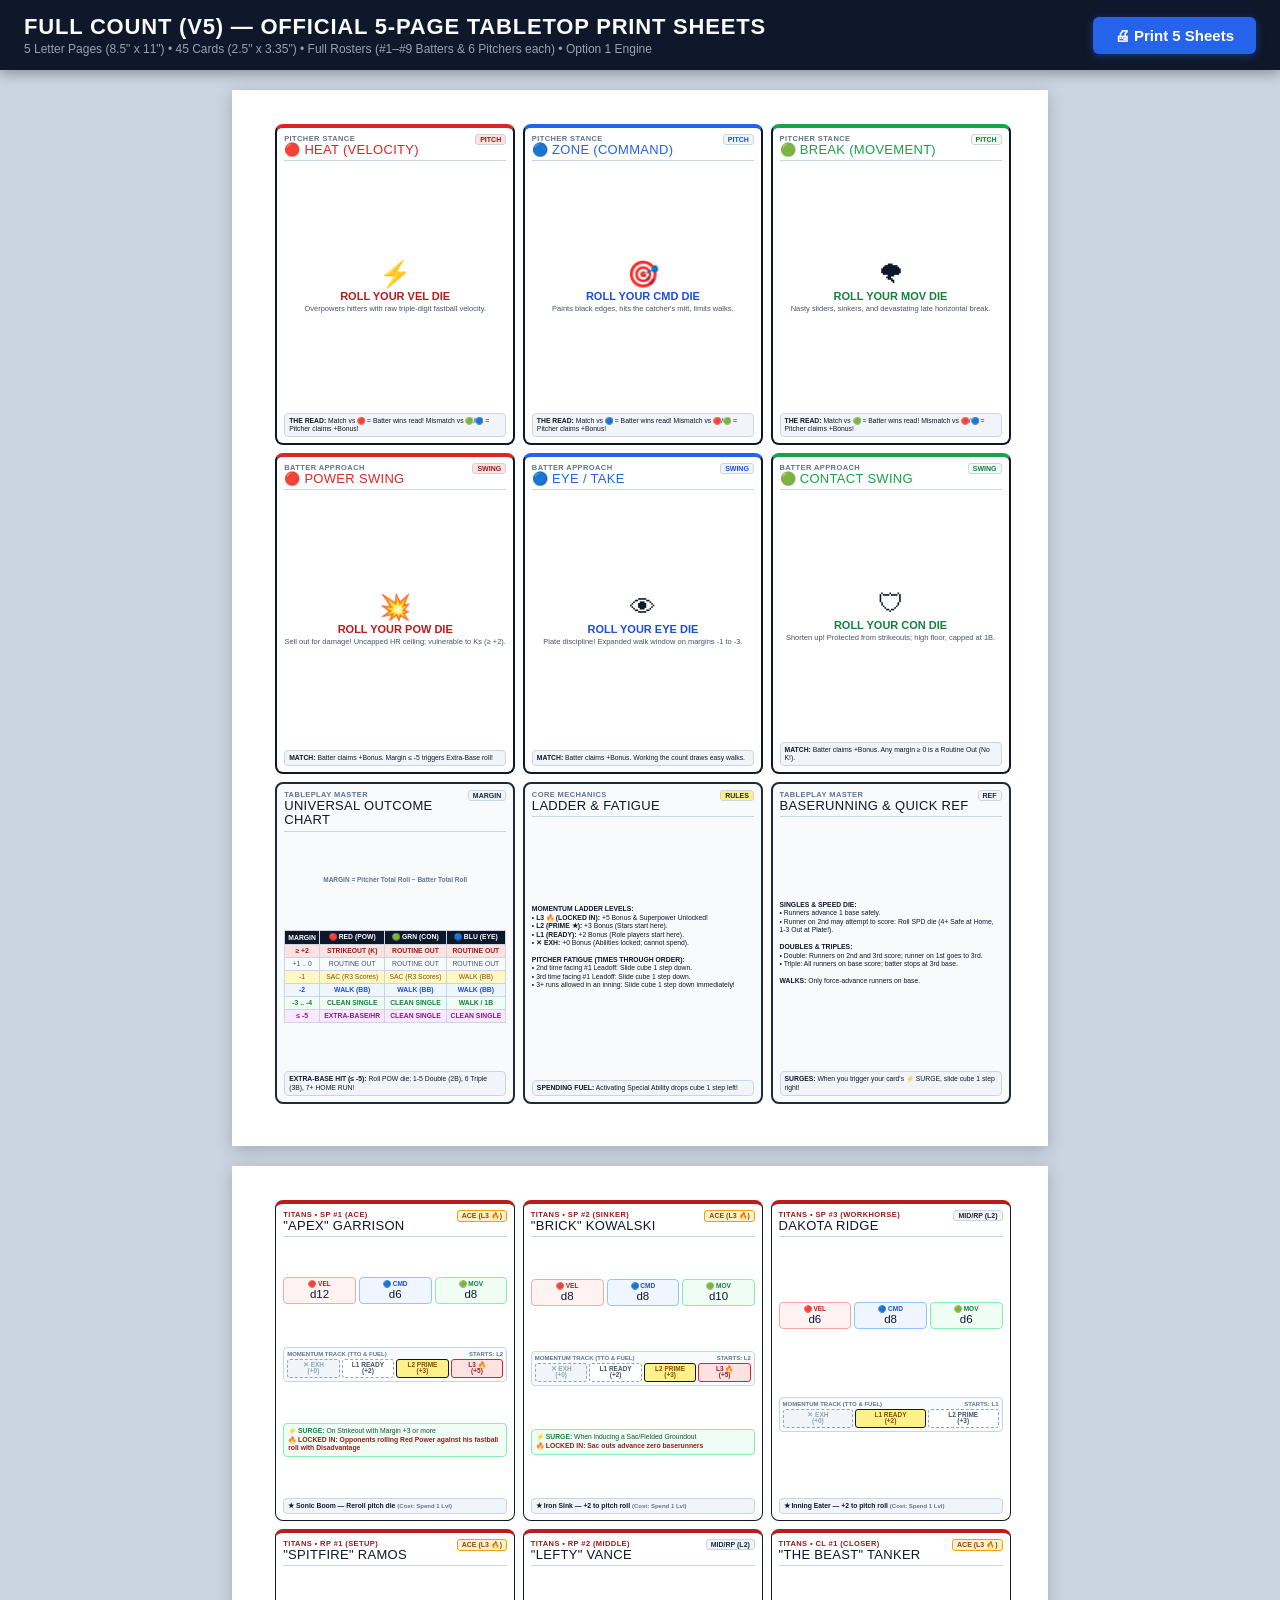
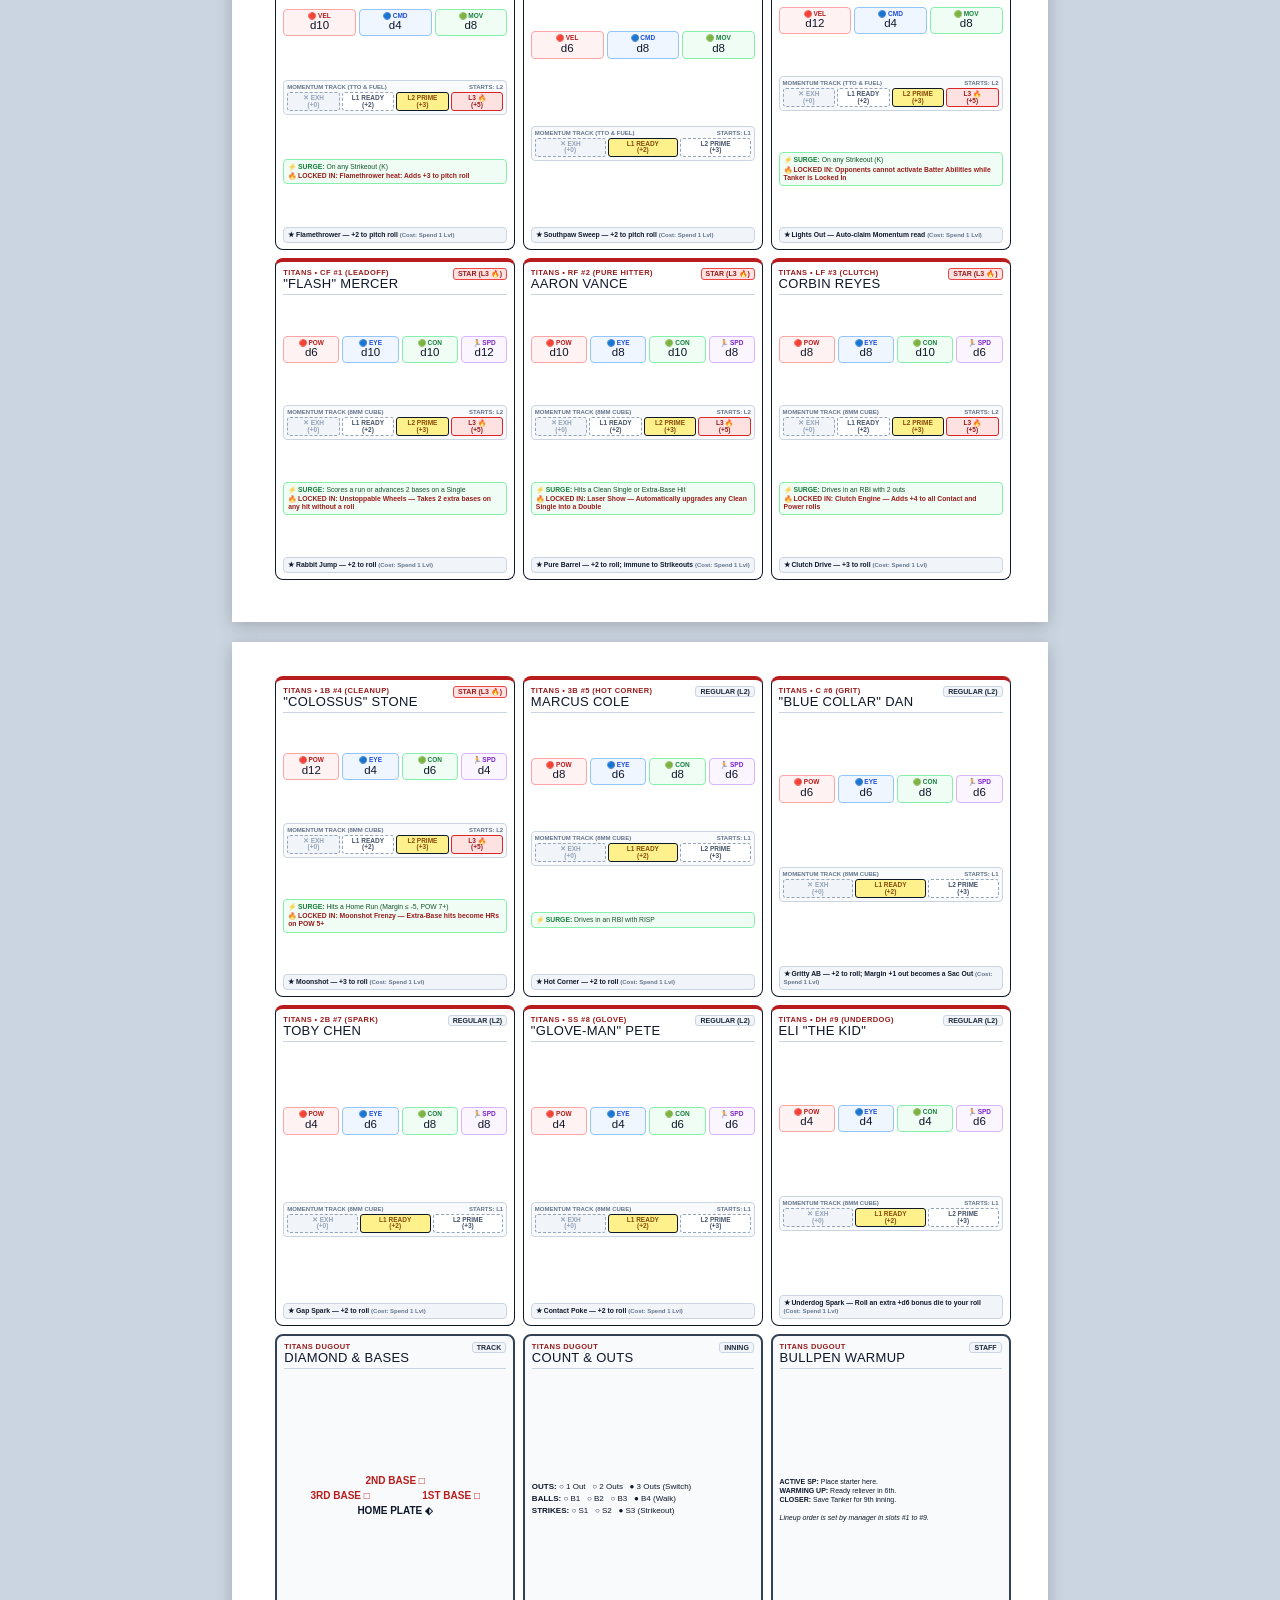
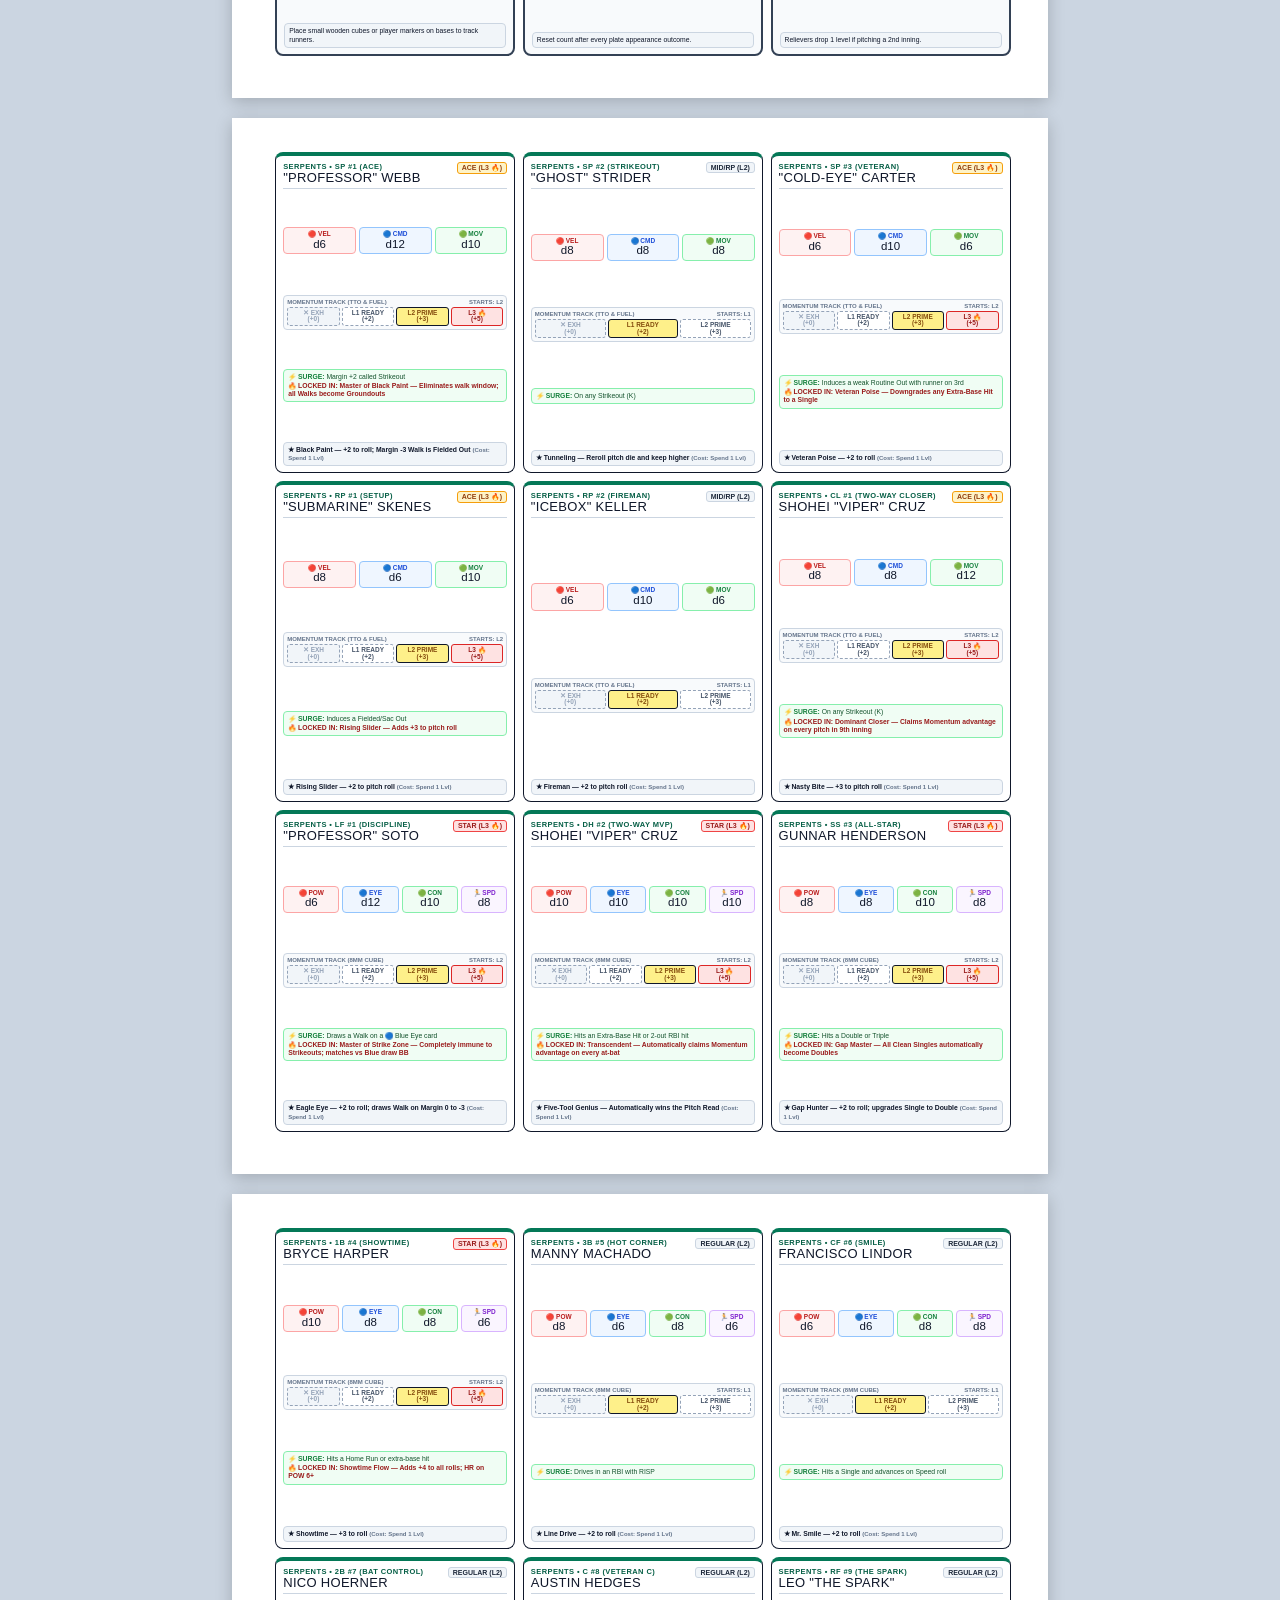
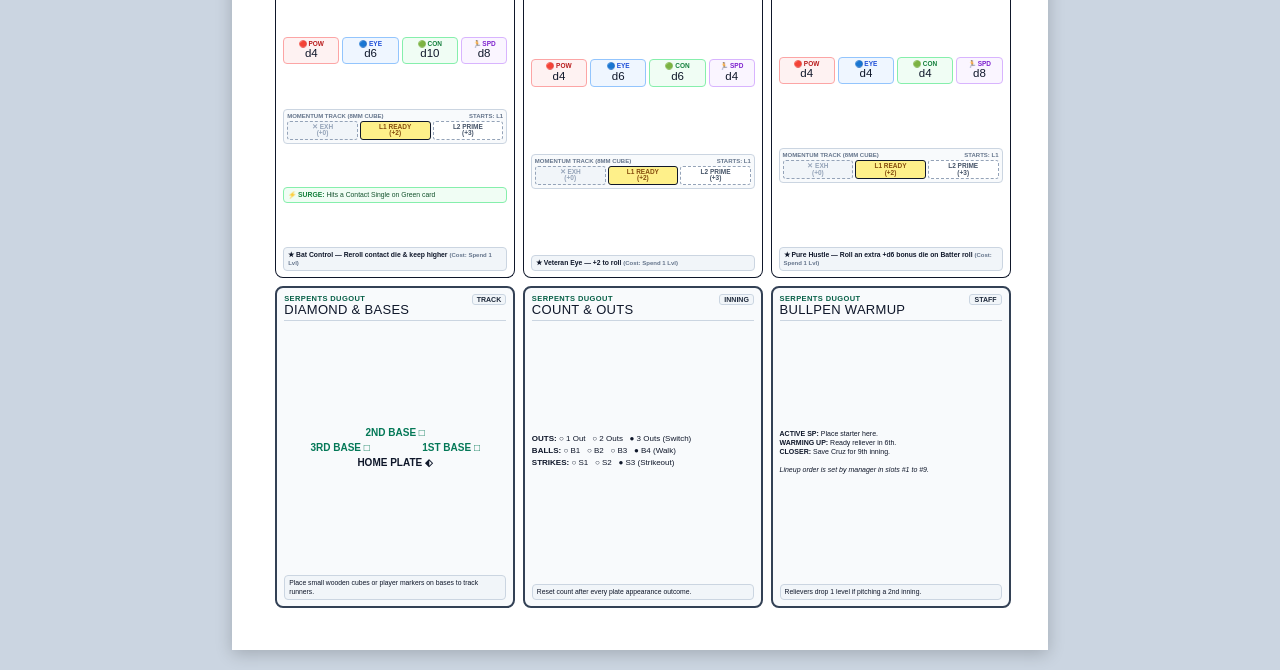
==== commit 57fa4a04: "Complete 5-page V5 printable deck with all 30 players, printed surges, and HTML entity encoding" ====
--- a/print_sheets.html
+++ b/print_sheets.html
@@ -2,23 +2,25 @@
 <html lang="en">
 <head>
 <meta charset="UTF-8">
-<title>Full Count (V5) — Official Print Sheets</title>
+<title>Full Count (V5) — Official 5-Page Print Sheets</title>
 <style>
   @page { size: 8.5in 11.0in; margin: 0; }
   * { box-sizing: border-box; margin: 0; padding: 0; -webkit-print-color-adjust: exact !important; print-color-adjust: exact !important; }
-  body { background: #e2e8f0; color: #0f172a; font-family: -apple-system, BlinkMacSystemFont, "Segoe UI", Roboto, Helvetica, Arial, sans-serif; }
-  .screen-header { background: #0f172a; color: white; padding: 12px 24px; display: flex; justify-content: space-between; align-items: center; position: sticky; top: 0; z-index: 100; }
-  .screen-header h1 { font-family: Impact, "Arial Black", sans-serif; font-size: 20px; letter-spacing: 0.8px; color: #f8fafc; }
-  .print-btn { background: #2563eb; color: white; border: none; padding: 8px 18px; border-radius: 6px; font-weight: 700; cursor: pointer; font-size: 14px; }
+  body { background: #cbd5e1; color: #0f172a; font-family: -apple-system, BlinkMacSystemFont, "Segoe UI", Roboto, Helvetica, Arial, sans-serif; }
+  .screen-header { background: #0f172a; color: white; padding: 14px 24px; display: flex; justify-content: space-between; align-items: center; position: sticky; top: 0; z-index: 100; box-shadow: 0 4px 12px rgba(0,0,0,0.3); }
+  .screen-header h1 { font-family: Impact, "Arial Black", sans-serif; font-size: 22px; letter-spacing: 0.8px; color: #f8fafc; }
+  .screen-header p { font-size: 12px; color: #94a3b8; margin-top: 2px; }
+  .print-btn { background: #2563eb; color: white; border: none; padding: 10px 22px; border-radius: 6px; font-weight: 700; cursor: pointer; font-size: 15px; box-shadow: 0 2px 8px rgba(37,99,235,0.4); }
   .print-btn:hover { background: #1d4ed8; }
-  .page { width: 8.5in; height: 11.0in; margin: 15px auto; background: white; padding: 0.35in 0.45in; box-shadow: 0 3px 12px rgba(0,0,0,0.15); page-break-after: always; break-after: page; overflow: hidden; }
+  .page { width: 8.5in; height: 11.0in; margin: 20px auto; background: white; padding: 0.35in 0.45in; box-shadow: 0 4px 16px rgba(0,0,0,0.2); page-break-after: always; break-after: page; overflow: hidden; }
   @media print { body { background: white; } .screen-header { display: none !important; } .page { margin: 0 !important; box-shadow: none !important; page-break-after: always; break-after: page; } }
   .card-grid { display: grid; grid-template-columns: 2.5in 2.5in 2.5in; grid-template-rows: 3.35in 3.35in 3.35in; gap: 0.08in 0.08in; width: 7.6in; height: 10.3in; }
   .card { width: 2.5in; height: 3.35in; border: 1.5px solid #0f172a; border-radius: 8px; padding: 6px 7px; display: flex; flex-direction: column; justify-content: space-between; background: white; position: relative; overflow: hidden; }
-  .card.titans { border-top: 4px solid #b91c1c; }
-  .card.serpents { border-top: 4px solid #047857; }
+  .card.titans { border-top: 4.5px solid #b91c1c; }
+  .card.serpents { border-top: 4.5px solid #047857; }
   .card.stance-card { border: 2px solid #0f172a; }
   .card.table-card { border: 2px solid #1e293b; background: #f8fafc; }
+  .card.playmat-card { border: 2px solid #334155; background: #f8fafc; }
   .card-header { display: flex; justify-content: space-between; align-items: flex-start; border-bottom: 1px solid #cbd5e1; padding-bottom: 3px; }
   .card-role { font-size: 7.5px; font-weight: 800; text-transform: uppercase; letter-spacing: 0.4px; color: #64748b; }
   .titans .card-role { color: #991b1b; }
@@ -27,7 +29,7 @@
   .card-badge { font-size: 7px; font-weight: 900; padding: 1px 4px; border-radius: 3px; text-transform: uppercase; background: #f1f5f9; border: 1px solid #cbd5e1; color: #1e293b; white-space: nowrap; }
   .badge-ace { background: #fef3c7; color: #92400e; border-color: #f59e0b; }
   .badge-mvp { background: #fee2e2; color: #991b1b; border-color: #ef4444; }
-  .dice-strip { display: flex; gap: 3px; margin: 4px 0; }
+  .dice-strip { display: flex; gap: 3px; margin: 3px 0; }
   .dice-box { flex: 1; padding: 3px 2px; border-radius: 4px; text-align: center; border: 1px solid transparent; }
   .dice-box.red { background: #fef2f2; border-color: #fca5a5; }
   .dice-box.blue { background: #eff6ff; border-color: #93c5fd; }
@@ -38,8 +40,8 @@
   .dice-box.blue .dice-label { color: #1d4ed8; }
   .dice-box.green .dice-label { color: #15803d; }
   .dice-box.spd .dice-label { color: #7e22ce; }
-  .dice-val { font-family: Impact, sans-serif; font-size: 11px; color: #0f172a; line-height: 1.1; }
-  .ladder-container { background: #f8fafc; border: 1px solid #cbd5e1; border-radius: 4px; padding: 3px; margin: 3px 0; }
+  .dice-val { font-family: Impact, sans-serif; font-size: 11.5px; color: #0f172a; line-height: 1.1; }
+  .ladder-container { background: #f8fafc; border: 1px solid #cbd5e1; border-radius: 4px; padding: 3px; margin: 2px 0; }
   .ladder-title { font-size: 6px; font-weight: 800; text-transform: uppercase; color: #64748b; margin-bottom: 2px; display: flex; justify-content: space-between; }
   .ladder-slots { display: flex; gap: 2px; justify-content: space-between; }
   .ladder-box { flex: 1; border: 1px dashed #94a3b8; background: white; border-radius: 3px; padding: 2px 1px; text-align: center; font-size: 6.5px; font-weight: 800; color: #475569; line-height: 1; }
@@ -66,65 +68,65 @@
 <body>
 <div class="screen-header">
   <div>
-    <h1>FULL COUNT (V5) — OFFICIAL 4-PAGE PRINT SHEETS</h1>
-    <span style="font-size: 11px; color: #94a3b8;">Standard 8.5" x 11" Letter • 36 Cards (2.5" x 3.35") • Option 1 Engine • Printed Surges & Ladder</span>
-  </div>
-  <button class="print-btn" onclick="window.print()">🖨️ Print Sheets</button>
+    <h1>FULL COUNT (V5) — OFFICIAL 5-PAGE TABLETOP PRINT SHEETS</h1>
+    <p>5 Letter Pages (8.5" x 11") • 45 Cards (2.5" x 3.35") • Full Rosters (#1–#9 Batters & 6 Pitchers each) • Option 1 Engine</p>
+  </div>
+  <button class="print-btn" onclick="window.print()">&#128424; Print 5 Sheets</button>
 </div>
-<!-- PAGE 1: STANCE CARDS & MASTER AT-BAT OUTCOME TABLES -->
+<!-- PAGE 1: STANCES & PLAYMAT REFERENCE TABLES -->
 <div class="page"><div class="card-grid">
   <div class="card stance-card" style="border-top:4px solid #dc2626;">
-    <div class="card-header"><div><div class="card-role">PITCHER STANCE</div><div class="card-name" style="color:#dc2626;">🔴 HEAT (VELOCITY)</div></div><div class="card-badge" style="background:#fee2e2; color:#991b1b;">PITCH</div></div>
-    <div style="margin:auto 0; text-align:center;"><div style="font-size:24px;">⚡</div><div style="font-weight:900; font-size:11px; color:#b91c1c;">ROLL YOUR VEL DIE</div><div style="font-size:7.5px; color:#475569; margin-top:2px;">Challenges batter with raw speed and fastball overpower.</div></div>
-    <div class="ability-box"><strong>READ:</strong> Match vs 🔴 = Batter wins! Mismatch vs 🟢/🔵 = Pitcher claims +Bonus!</div>
+    <div class="card-header"><div><div class="card-role">PITCHER STANCE</div><div class="card-name" style="color:#dc2626;">&#128308; HEAT (VELOCITY)</div></div><div class="card-badge" style="background:#fee2e2; color:#991b1b;">PITCH</div></div>
+    <div style="margin:auto 0; text-align:center;"><div style="font-size:26px;">&#9889;</div><div style="font-weight:900; font-size:11px; color:#b91c1c;">ROLL YOUR VEL DIE</div><div style="font-size:7.5px; color:#475569; margin-top:2px;">Overpowers hitters with raw triple-digit fastball velocity.</div></div>
+    <div class="ability-box"><strong>THE READ:</strong> Match vs &#128308; = Batter wins read! Mismatch vs &#128994;/&#128309; = Pitcher claims +Bonus!</div>
   </div>
   <div class="card stance-card" style="border-top:4px solid #2563eb;">
-    <div class="card-header"><div><div class="card-role">PITCHER STANCE</div><div class="card-name" style="color:#2563eb;">🔵 ZONE (COMMAND)</div></div><div class="card-badge" style="background:#eff6ff; color:#1d4ed8;">PITCH</div></div>
-    <div style="margin:auto 0; text-align:center;"><div style="font-size:24px;">🎯</div><div style="font-weight:900; font-size:11px; color:#1d4ed8;">ROLL YOUR CMD DIE</div><div style="font-size:7.5px; color:#475569; margin-top:2px;">Paints corners, works counts, and induces called strikes.</div></div>
-    <div class="ability-box"><strong>READ:</strong> Match vs 🔵 = Batter wins! Mismatch vs 🔴/🟢 = Pitcher claims +Bonus!</div>
+    <div class="card-header"><div><div class="card-role">PITCHER STANCE</div><div class="card-name" style="color:#2563eb;">&#128309; ZONE (COMMAND)</div></div><div class="card-badge" style="background:#eff6ff; color:#1d4ed8;">PITCH</div></div>
+    <div style="margin:auto 0; text-align:center;"><div style="font-size:26px;">&#127919;</div><div style="font-weight:900; font-size:11px; color:#1d4ed8;">ROLL YOUR CMD DIE</div><div style="font-size:7.5px; color:#475569; margin-top:2px;">Paints black edges, hits the catcher's mitt, limits walks.</div></div>
+    <div class="ability-box"><strong>THE READ:</strong> Match vs &#128309; = Batter wins read! Mismatch vs &#128308;/&#128994; = Pitcher claims +Bonus!</div>
   </div>
   <div class="card stance-card" style="border-top:4px solid #16a34a;">
-    <div class="card-header"><div><div class="card-role">PITCHER STANCE</div><div class="card-name" style="color:#16a34a;">🟢 BREAK (MOVEMENT)</div></div><div class="card-badge" style="background:#f0fdf4; color:#15803d;">PITCH</div></div>
-    <div style="margin:auto 0; text-align:center;"><div style="font-size:24px;">🌪️</div><div style="font-weight:900; font-size:11px; color:#15803d;">ROLL YOUR MOV DIE</div><div style="font-size:7.5px; color:#475569; margin-top:2px;">Nasty sliders, sinkers, and deceptive off-speed bite.</div></div>
-    <div class="ability-box"><strong>READ:</strong> Match vs 🟢 = Batter wins! Mismatch vs 🔴/🔵 = Pitcher claims +Bonus!</div>
+    <div class="card-header"><div><div class="card-role">PITCHER STANCE</div><div class="card-name" style="color:#16a34a;">&#128994; BREAK (MOVEMENT)</div></div><div class="card-badge" style="background:#f0fdf4; color:#15803d;">PITCH</div></div>
+    <div style="margin:auto 0; text-align:center;"><div style="font-size:26px;">&#127786;</div><div style="font-weight:900; font-size:11px; color:#15803d;">ROLL YOUR MOV DIE</div><div style="font-size:7.5px; color:#475569; margin-top:2px;">Nasty sliders, sinkers, and devastating late horizontal break.</div></div>
+    <div class="ability-box"><strong>THE READ:</strong> Match vs &#128994; = Batter wins read! Mismatch vs &#128308;/&#128309; = Pitcher claims +Bonus!</div>
   </div>
   <div class="card stance-card" style="border-top:4px solid #dc2626;">
-    <div class="card-header"><div><div class="card-role">BATTER APPROACH</div><div class="card-name" style="color:#dc2626;">🔴 POWER SWING</div></div><div class="card-badge" style="background:#fee2e2; color:#991b1b;">SWING</div></div>
-    <div style="margin:auto 0; text-align:center;"><div style="font-size:24px;">💥</div><div style="font-weight:900; font-size:11px; color:#b91c1c;">ROLL YOUR POW DIE</div><div style="font-size:7.5px; color:#475569; margin-top:2px;">Sell out for damage! Uncapped HR ceiling, but vulnerable to Strikeouts.</div></div>
-    <div class="ability-box"><strong>MATCH:</strong> Batter claims +Bonus. Margin ≤ -5 triggers Extra-Base roll!</div>
+    <div class="card-header"><div><div class="card-role">BATTER APPROACH</div><div class="card-name" style="color:#dc2626;">&#128308; POWER SWING</div></div><div class="card-badge" style="background:#fee2e2; color:#991b1b;">SWING</div></div>
+    <div style="margin:auto 0; text-align:center;"><div style="font-size:26px;">&#128165;</div><div style="font-weight:900; font-size:11px; color:#b91c1c;">ROLL YOUR POW DIE</div><div style="font-size:7.5px; color:#475569; margin-top:2px;">Sell out for damage! Uncapped HR ceiling; vulnerable to Ks (&#8805; +2).</div></div>
+    <div class="ability-box"><strong>MATCH:</strong> Batter claims +Bonus. Margin &#8804; -5 triggers Extra-Base roll!</div>
   </div>
   <div class="card stance-card" style="border-top:4px solid #2563eb;">
-    <div class="card-header"><div><div class="card-role">BATTER APPROACH</div><div class="card-name" style="color:#2563eb;">🔵 EYE / TAKE</div></div><div class="card-badge" style="background:#eff6ff; color:#1d4ed8;">SWING</div></div>
-    <div style="margin:auto 0; text-align:center;"><div style="font-size:24px;">👁️</div><div style="font-weight:900; font-size:11px; color:#1d4ed8;">ROLL YOUR EYE DIE</div><div style="font-size:7.5px; color:#475569; margin-top:2px;">Discipline and plate awareness. Expanded walk window (-1 to -3).</div></div>
-    <div class="ability-box"><strong>MATCH:</strong> Batter claims +Bonus. Margin -1 to -3 draws a Walk!</div>
+    <div class="card-header"><div><div class="card-role">BATTER APPROACH</div><div class="card-name" style="color:#2563eb;">&#128309; EYE / TAKE</div></div><div class="card-badge" style="background:#eff6ff; color:#1d4ed8;">SWING</div></div>
+    <div style="margin:auto 0; text-align:center;"><div style="font-size:26px;">&#128065;</div><div style="font-weight:900; font-size:11px; color:#1d4ed8;">ROLL YOUR EYE DIE</div><div style="font-size:7.5px; color:#475569; margin-top:2px;">Plate discipline! Expanded walk window on margins -1 to -3.</div></div>
+    <div class="ability-box"><strong>MATCH:</strong> Batter claims +Bonus. Working the count draws easy walks.</div>
   </div>
   <div class="card stance-card" style="border-top:4px solid #16a34a;">
-    <div class="card-header"><div><div class="card-role">BATTER APPROACH</div><div class="card-name" style="color:#16a34a;">🟢 CONTACT SWING</div></div><div class="card-badge" style="background:#f0fdf4; color:#15803d;">SWING</div></div>
-    <div style="margin:auto 0; text-align:center;"><div style="font-size:24px;">🛡️</div><div style="font-weight:900; font-size:11px; color:#15803d;">ROLL YOUR CON DIE</div><div style="font-size:7.5px; color:#475569; margin-top:2px;">Shorten up! Protected from strikeouts; high floor, capped at 1B.</div></div>
-    <div class="ability-box"><strong>MATCH:</strong> Batter claims +Bonus. Immune to strikeouts (Margin ≥0 = Out).</div>
+    <div class="card-header"><div><div class="card-role">BATTER APPROACH</div><div class="card-name" style="color:#16a34a;">&#128994; CONTACT SWING</div></div><div class="card-badge" style="background:#f0fdf4; color:#15803d;">SWING</div></div>
+    <div style="margin:auto 0; text-align:center;"><div style="font-size:26px;">&#128737;</div><div style="font-weight:900; font-size:11px; color:#15803d;">ROLL YOUR CON DIE</div><div style="font-size:7.5px; color:#475569; margin-top:2px;">Shorten up! Protected from strikeouts; high floor, capped at 1B.</div></div>
+    <div class="ability-box"><strong>MATCH:</strong> Batter claims +Bonus. Any margin &#8805; 0 is a Routine Out (No K!).</div>
   </div>
   <div class="card table-card">
     <div class="card-header"><div><div class="card-role">TABLEPLAY MASTER</div><div class="card-name">UNIVERSAL OUTCOME CHART</div></div><div class="card-badge">MARGIN</div></div>
-    <div style="font-size:6.5px; font-weight:800; text-align:center; color:#64748b; margin-top:2px;">MARGIN = Pitcher Total Roll − Batter Total Roll</div>
+    <div style="font-size:6.5px; font-weight:800; text-align:center; color:#64748b; margin-top:1px;">MARGIN = Pitcher Total Roll − Batter Total Roll</div>
     <table class="outcome-table">
-      <tr><th>MARGIN</th><th>🔴 RED (POW)</th><th>🟢 GRN (CON)</th><th>🔵 BLU (EYE)</th></tr>
-      <tr class="row-k"><td>≥ +2</td><td>STRIKEOUT (K)</td><td>ROUTINE OUT</td><td>ROUTINE OUT</td></tr>
+      <tr><th>MARGIN</th><th>&#128308; RED (POW)</th><th>&#128994; GRN (CON)</th><th>&#128309; BLU (EYE)</th></tr>
+      <tr class="row-k"><td>&#8805; +2</td><td>STRIKEOUT (K)</td><td>ROUTINE OUT</td><td>ROUTINE OUT</td></tr>
       <tr class="row-out"><td>+1 .. 0</td><td>ROUTINE OUT</td><td>ROUTINE OUT</td><td>ROUTINE OUT</td></tr>
       <tr class="row-sac"><td>-1</td><td>SAC (R3 Scores)</td><td>SAC (R3 Scores)</td><td>WALK (BB)</td></tr>
       <tr class="row-bb"><td>-2</td><td>WALK (BB)</td><td>WALK (BB)</td><td>WALK (BB)</td></tr>
       <tr class="row-hit"><td>-3 .. -4</td><td>CLEAN SINGLE</td><td>CLEAN SINGLE</td><td>WALK / 1B</td></tr>
-      <tr class="row-hr"><td>≤ -5</td><td>EXTRA-BASE/HR</td><td>CLEAN SINGLE</td><td>CLEAN SINGLE</td></tr>
+      <tr class="row-hr"><td>&#8804; -5</td><td>EXTRA-BASE/HR</td><td>CLEAN SINGLE</td><td>CLEAN SINGLE</td></tr>
     </table>
-    <div class="ability-box"><strong>EXTRA-BASE HIT:</strong> Roll POW die: 1-5 Double (2B), 6 Triple (3B), 7+ HOME RUN!</div>
+    <div class="ability-box"><strong>EXTRA-BASE HIT (&#8804; -5):</strong> Roll POW die: 1-5 Double (2B), 6 Triple (3B), 7+ HOME RUN!</div>
   </div>
   <div class="card table-card">
     <div class="card-header"><div><div class="card-role">CORE MECHANICS</div><div class="card-name">LADDER & FATIGUE</div></div><div class="card-badge" style="background:#fef08a;">RULES</div></div>
     <div style="font-size:6.8px; line-height:1.25; margin:auto 0;">
       <strong>MOMENTUM LADDER LEVELS:</strong><br>
-      • <strong>L3 🔥 (LOCKED IN):</strong> +5 Bonus & Superpower Unlocked!<br>
-      • <strong>L2 (PRIME ★):</strong> +3 Bonus (Stars start here).<br>
+      • <strong>L3 &#128293; (LOCKED IN):</strong> +5 Bonus & Superpower Unlocked!<br>
+      • <strong>L2 (PRIME &#9733;):</strong> +3 Bonus (Stars start here).<br>
       • <strong>L1 (READY):</strong> +2 Bonus (Role players start here).<br>
-      • <strong>✕ EXH:</strong> +0 Bonus (Abilities locked; cannot spend).<br><br>
+      • <strong>&#10005; EXH:</strong> +0 Bonus (Abilities locked; cannot spend).<br><br>
       <strong>PITCHER FATIGUE (TIMES THROUGH ORDER):</strong><br>
       • 2nd time facing #1 Leadoff: Slide cube 1 step down.<br>
       • 3rd time facing #1 Leadoff: Slide cube 1 step down.<br>
@@ -143,10 +145,10 @@
       • Triple: All runners on base score; batter stops at 3rd base.<br><br>
       <strong>WALKS:</strong> Only force-advance runners on base.
     </div>
-    <div class="ability-box"><strong>SURGES:</strong> When you trigger your card's ⚡ SURGE, slide cube 1 step right!</div>
+    <div class="ability-box"><strong>SURGES:</strong> When you trigger your card's &#9889; SURGE, slide cube 1 step right!</div>
   </div>
 </div></div>
-<!-- PAGE 2: METRO TITANS (PITCHING & TOP LINEUP) -->
+<!-- PAGE 2: METRO TITANS PITCHING & TOP LINEUP -->
 <div class="page"><div class="card-grid">
     <div class="card titans">
       <div class="card-header">
@@ -154,28 +156,28 @@
           <div class="card-role">TITANS • SP #1 (ACE)</div>
           <div class="card-name">"APEX" GARRISON</div>
         </div>
-        <div class="card-badge badge-ace">ACE (L3 🔥)</div>
-      </div>
-      <div class="dice-strip">
-        <div class="dice-box red"><div class="dice-label">🔴 VEL</div><div class="dice-val">d12</div></div>
-        <div class="dice-box blue"><div class="dice-label">🔵 CMD</div><div class="dice-val">d6</div></div>
-        <div class="dice-box green"><div class="dice-label">🟢 MOV</div><div class="dice-val">d8</div></div>
+        <div class="card-badge badge-ace">ACE (L3 &#128293;)</div>
+      </div>
+      <div class="dice-strip">
+        <div class="dice-box red"><div class="dice-label">&#128308; VEL</div><div class="dice-val">d12</div></div>
+        <div class="dice-box blue"><div class="dice-label">&#128309; CMD</div><div class="dice-val">d6</div></div>
+        <div class="dice-box green"><div class="dice-label">&#128994; MOV</div><div class="dice-val">d8</div></div>
       </div>
       <div class="ladder-container">
         <div class="ladder-title"><span>MOMENTUM TRACK (TTO & Fuel)</span><span>Starts: L2</span></div>
         <div class="ladder-slots">
-          <div class="ladder-box exh">✕ EXH<br>(+0)</div>
-          <div class="ladder-box">L1 READY<br>(+2)</div>
-          <div class="ladder-box active">L2 PRIME<br>(+3)</div>
-          <div class="ladder-box locked-in">L3 🔥<br>(+5)</div>
-        </div>
-      </div>
-      <div class="surge-box">
-        <div><span class="surge-tag">⚡ SURGE:</span> On Strikeout with Margin +3 or more</div>
-        <div class="locked-in-desc">🔥 LOCKED IN: Opponents rolling Red Power against his fastball roll with Disadvantage</div>
-      </div>
-      <div class="ability-box">
-        <span class="ability-title">★ Sonic Boom — Reroll pitch die</span> <span class="ability-cost">(Cost: Spend 1 Lvl)</span>
+          <div class="ladder-box exh">&#10005; EXH<br>(+0)</div>
+          <div class="ladder-box">L1 READY<br>(+2)</div>
+          <div class="ladder-box active">L2 PRIME<br>(+3)</div>
+          <div class="ladder-box locked-in">L3 &#128293;<br>(+5)</div>
+        </div>
+      </div>
+      <div class="surge-box">
+        <div><span class="surge-tag">&#9889; SURGE:</span> On Strikeout with Margin +3 or more</div>
+        <div class="locked-in-desc">&#128293; LOCKED IN: Opponents rolling Red Power against his fastball roll with Disadvantage</div>
+      </div>
+      <div class="ability-box">
+        <span class="ability-title">&#9733; Sonic Boom — Reroll pitch die</span> <span class="ability-cost">(Cost: Spend 1 Lvl)</span>
       </div>
     </div>
     <div class="card titans">
@@ -184,28 +186,28 @@
           <div class="card-role">TITANS • SP #2 (SINKER)</div>
           <div class="card-name">"BRICK" KOWALSKI</div>
         </div>
-        <div class="card-badge badge-ace">ACE (L3 🔥)</div>
-      </div>
-      <div class="dice-strip">
-        <div class="dice-box red"><div class="dice-label">🔴 VEL</div><div class="dice-val">d8</div></div>
-        <div class="dice-box blue"><div class="dice-label">🔵 CMD</div><div class="dice-val">d8</div></div>
-        <div class="dice-box green"><div class="dice-label">🟢 MOV</div><div class="dice-val">d10</div></div>
+        <div class="card-badge badge-ace">ACE (L3 &#128293;)</div>
+      </div>
+      <div class="dice-strip">
+        <div class="dice-box red"><div class="dice-label">&#128308; VEL</div><div class="dice-val">d8</div></div>
+        <div class="dice-box blue"><div class="dice-label">&#128309; CMD</div><div class="dice-val">d8</div></div>
+        <div class="dice-box green"><div class="dice-label">&#128994; MOV</div><div class="dice-val">d10</div></div>
       </div>
       <div class="ladder-container">
         <div class="ladder-title"><span>MOMENTUM TRACK (TTO & Fuel)</span><span>Starts: L2</span></div>
         <div class="ladder-slots">
-          <div class="ladder-box exh">✕ EXH<br>(+0)</div>
-          <div class="ladder-box">L1 READY<br>(+2)</div>
-          <div class="ladder-box active">L2 PRIME<br>(+3)</div>
-          <div class="ladder-box locked-in">L3 🔥<br>(+5)</div>
-        </div>
-      </div>
-      <div class="surge-box">
-        <div><span class="surge-tag">⚡ SURGE:</span> When inducing a Sac/Fielded Groundout</div>
-        <div class="locked-in-desc">🔥 LOCKED IN: Sac outs advance zero baserunners</div>
-      </div>
-      <div class="ability-box">
-        <span class="ability-title">★ Iron Sink — +2 to pitch roll</span> <span class="ability-cost">(Cost: Spend 1 Lvl)</span>
+          <div class="ladder-box exh">&#10005; EXH<br>(+0)</div>
+          <div class="ladder-box">L1 READY<br>(+2)</div>
+          <div class="ladder-box active">L2 PRIME<br>(+3)</div>
+          <div class="ladder-box locked-in">L3 &#128293;<br>(+5)</div>
+        </div>
+      </div>
+      <div class="surge-box">
+        <div><span class="surge-tag">&#9889; SURGE:</span> When inducing a Sac/Fielded Groundout</div>
+        <div class="locked-in-desc">&#128293; LOCKED IN: Sac outs advance zero baserunners</div>
+      </div>
+      <div class="ability-box">
+        <span class="ability-title">&#9733; Iron Sink — +2 to pitch roll</span> <span class="ability-cost">(Cost: Spend 1 Lvl)</span>
       </div>
     </div>
     <div class="card titans">
@@ -217,20 +219,20 @@
         <div class="card-badge">MID/RP (L2)</div>
       </div>
       <div class="dice-strip">
-        <div class="dice-box red"><div class="dice-label">🔴 VEL</div><div class="dice-val">d6</div></div>
-        <div class="dice-box blue"><div class="dice-label">🔵 CMD</div><div class="dice-val">d8</div></div>
-        <div class="dice-box green"><div class="dice-label">🟢 MOV</div><div class="dice-val">d6</div></div>
+        <div class="dice-box red"><div class="dice-label">&#128308; VEL</div><div class="dice-val">d6</div></div>
+        <div class="dice-box blue"><div class="dice-label">&#128309; CMD</div><div class="dice-val">d8</div></div>
+        <div class="dice-box green"><div class="dice-label">&#128994; MOV</div><div class="dice-val">d6</div></div>
       </div>
       <div class="ladder-container">
         <div class="ladder-title"><span>MOMENTUM TRACK (TTO & Fuel)</span><span>Starts: L1</span></div>
         <div class="ladder-slots">
-          <div class="ladder-box exh">✕ EXH<br>(+0)</div>
-          <div class="ladder-box active">L1 READY<br>(+2)</div>
-          <div class="ladder-box">L2 PRIME<br>(+3)</div>
-        </div>
-      </div>
-      <div class="ability-box">
-        <span class="ability-title">★ Inning Eater — +2 to pitch roll</span> <span class="ability-cost">(Cost: Spend 1 Lvl)</span>
+          <div class="ladder-box exh">&#10005; EXH<br>(+0)</div>
+          <div class="ladder-box active">L1 READY<br>(+2)</div>
+          <div class="ladder-box">L2 PRIME<br>(+3)</div>
+        </div>
+      </div>
+      <div class="ability-box">
+        <span class="ability-title">&#9733; Inning Eater — +2 to pitch roll</span> <span class="ability-cost">(Cost: Spend 1 Lvl)</span>
       </div>
     </div>
     <div class="card titans">
@@ -239,28 +241,28 @@
           <div class="card-role">TITANS • RP #1 (SETUP)</div>
           <div class="card-name">"SPITFIRE" RAMOS</div>
         </div>
-        <div class="card-badge badge-ace">ACE (L3 🔥)</div>
-      </div>
-      <div class="dice-strip">
-        <div class="dice-box red"><div class="dice-label">🔴 VEL</div><div class="dice-val">d10</div></div>
-        <div class="dice-box blue"><div class="dice-label">🔵 CMD</div><div class="dice-val">d4</div></div>
-        <div class="dice-box green"><div class="dice-label">🟢 MOV</div><div class="dice-val">d8</div></div>
+        <div class="card-badge badge-ace">ACE (L3 &#128293;)</div>
+      </div>
+      <div class="dice-strip">
+        <div class="dice-box red"><div class="dice-label">&#128308; VEL</div><div class="dice-val">d10</div></div>
+        <div class="dice-box blue"><div class="dice-label">&#128309; CMD</div><div class="dice-val">d4</div></div>
+        <div class="dice-box green"><div class="dice-label">&#128994; MOV</div><div class="dice-val">d8</div></div>
       </div>
       <div class="ladder-container">
         <div class="ladder-title"><span>MOMENTUM TRACK (TTO & Fuel)</span><span>Starts: L2</span></div>
         <div class="ladder-slots">
-          <div class="ladder-box exh">✕ EXH<br>(+0)</div>
-          <div class="ladder-box">L1 READY<br>(+2)</div>
-          <div class="ladder-box active">L2 PRIME<br>(+3)</div>
-          <div class="ladder-box locked-in">L3 🔥<br>(+5)</div>
-        </div>
-      </div>
-      <div class="surge-box">
-        <div><span class="surge-tag">⚡ SURGE:</span> On any Strikeout (K)</div>
-        <div class="locked-in-desc">🔥 LOCKED IN: Flamethrower heat: Adds +3 to pitch roll</div>
-      </div>
-      <div class="ability-box">
-        <span class="ability-title">★ Flamethrower — +2 to pitch roll</span> <span class="ability-cost">(Cost: Spend 1 Lvl)</span>
+          <div class="ladder-box exh">&#10005; EXH<br>(+0)</div>
+          <div class="ladder-box">L1 READY<br>(+2)</div>
+          <div class="ladder-box active">L2 PRIME<br>(+3)</div>
+          <div class="ladder-box locked-in">L3 &#128293;<br>(+5)</div>
+        </div>
+      </div>
+      <div class="surge-box">
+        <div><span class="surge-tag">&#9889; SURGE:</span> On any Strikeout (K)</div>
+        <div class="locked-in-desc">&#128293; LOCKED IN: Flamethrower heat: Adds +3 to pitch roll</div>
+      </div>
+      <div class="ability-box">
+        <span class="ability-title">&#9733; Flamethrower — +2 to pitch roll</span> <span class="ability-cost">(Cost: Spend 1 Lvl)</span>
       </div>
     </div>
     <div class="card titans">
@@ -272,20 +274,20 @@
         <div class="card-badge">MID/RP (L2)</div>
       </div>
       <div class="dice-strip">
-        <div class="dice-box red"><div class="dice-label">🔴 VEL</div><div class="dice-val">d6</div></div>
-        <div class="dice-box blue"><div class="dice-label">🔵 CMD</div><div class="dice-val">d8</div></div>
-        <div class="dice-box green"><div class="dice-label">🟢 MOV</div><div class="dice-val">d8</div></div>
+        <div class="dice-box red"><div class="dice-label">&#128308; VEL</div><div class="dice-val">d6</div></div>
+        <div class="dice-box blue"><div class="dice-label">&#128309; CMD</div><div class="dice-val">d8</div></div>
+        <div class="dice-box green"><div class="dice-label">&#128994; MOV</div><div class="dice-val">d8</div></div>
       </div>
       <div class="ladder-container">
         <div class="ladder-title"><span>MOMENTUM TRACK (TTO & Fuel)</span><span>Starts: L1</span></div>
         <div class="ladder-slots">
-          <div class="ladder-box exh">✕ EXH<br>(+0)</div>
-          <div class="ladder-box active">L1 READY<br>(+2)</div>
-          <div class="ladder-box">L2 PRIME<br>(+3)</div>
-        </div>
-      </div>
-      <div class="ability-box">
-        <span class="ability-title">★ Southpaw Sweep — +2 to pitch roll</span> <span class="ability-cost">(Cost: Spend 1 Lvl)</span>
+          <div class="ladder-box exh">&#10005; EXH<br>(+0)</div>
+          <div class="ladder-box active">L1 READY<br>(+2)</div>
+          <div class="ladder-box">L2 PRIME<br>(+3)</div>
+        </div>
+      </div>
+      <div class="ability-box">
+        <span class="ability-title">&#9733; Southpaw Sweep — +2 to pitch roll</span> <span class="ability-cost">(Cost: Spend 1 Lvl)</span>
       </div>
     </div>
     <div class="card titans">
@@ -294,28 +296,28 @@
           <div class="card-role">TITANS • CL #1 (CLOSER)</div>
           <div class="card-name">"THE BEAST" TANKER</div>
         </div>
-        <div class="card-badge badge-ace">ACE (L3 🔥)</div>
-      </div>
-      <div class="dice-strip">
-        <div class="dice-box red"><div class="dice-label">🔴 VEL</div><div class="dice-val">d12</div></div>
-        <div class="dice-box blue"><div class="dice-label">🔵 CMD</div><div class="dice-val">d4</div></div>
-        <div class="dice-box green"><div class="dice-label">🟢 MOV</div><div class="dice-val">d8</div></div>
+        <div class="card-badge badge-ace">ACE (L3 &#128293;)</div>
+      </div>
+      <div class="dice-strip">
+        <div class="dice-box red"><div class="dice-label">&#128308; VEL</div><div class="dice-val">d12</div></div>
+        <div class="dice-box blue"><div class="dice-label">&#128309; CMD</div><div class="dice-val">d4</div></div>
+        <div class="dice-box green"><div class="dice-label">&#128994; MOV</div><div class="dice-val">d8</div></div>
       </div>
       <div class="ladder-container">
         <div class="ladder-title"><span>MOMENTUM TRACK (TTO & Fuel)</span><span>Starts: L2</span></div>
         <div class="ladder-slots">
-          <div class="ladder-box exh">✕ EXH<br>(+0)</div>
-          <div class="ladder-box">L1 READY<br>(+2)</div>
-          <div class="ladder-box active">L2 PRIME<br>(+3)</div>
-          <div class="ladder-box locked-in">L3 🔥<br>(+5)</div>
-        </div>
-      </div>
-      <div class="surge-box">
-        <div><span class="surge-tag">⚡ SURGE:</span> On any Strikeout (K)</div>
-        <div class="locked-in-desc">🔥 LOCKED IN: Opponents cannot activate Batter Abilities while Tanker is Locked In</div>
-      </div>
-      <div class="ability-box">
-        <span class="ability-title">★ Lights Out — Auto-claim Momentum read</span> <span class="ability-cost">(Cost: Spend 1 Lvl)</span>
+          <div class="ladder-box exh">&#10005; EXH<br>(+0)</div>
+          <div class="ladder-box">L1 READY<br>(+2)</div>
+          <div class="ladder-box active">L2 PRIME<br>(+3)</div>
+          <div class="ladder-box locked-in">L3 &#128293;<br>(+5)</div>
+        </div>
+      </div>
+      <div class="surge-box">
+        <div><span class="surge-tag">&#9889; SURGE:</span> On any Strikeout (K)</div>
+        <div class="locked-in-desc">&#128293; LOCKED IN: Opponents cannot activate Batter Abilities while Tanker is Locked In</div>
+      </div>
+      <div class="ability-box">
+        <span class="ability-title">&#9733; Lights Out — Auto-claim Momentum read</span> <span class="ability-cost">(Cost: Spend 1 Lvl)</span>
       </div>
     </div>
     <div class="card titans">
@@ -324,29 +326,29 @@
           <div class="card-role">TITANS • CF #1 (LEADOFF)</div>
           <div class="card-name">"FLASH" MERCER</div>
         </div>
-        <div class="card-badge badge-mvp">STAR (L3 🔥)</div>
-      </div>
-      <div class="dice-strip">
-        <div class="dice-box red"><div class="dice-label">🔴 POW</div><div class="dice-val">d6</div></div>
-        <div class="dice-box blue"><div class="dice-label">🔵 EYE</div><div class="dice-val">d10</div></div>
-        <div class="dice-box green"><div class="dice-label">🟢 CON</div><div class="dice-val">d10</div></div>
-        <div class="dice-box spd"><div class="dice-label">🏃 SPD</div><div class="dice-val">d12</div></div>
+        <div class="card-badge badge-mvp">STAR (L3 &#128293;)</div>
+      </div>
+      <div class="dice-strip">
+        <div class="dice-box red"><div class="dice-label">&#128308; POW</div><div class="dice-val">d6</div></div>
+        <div class="dice-box blue"><div class="dice-label">&#128309; EYE</div><div class="dice-val">d10</div></div>
+        <div class="dice-box green"><div class="dice-label">&#128994; CON</div><div class="dice-val">d10</div></div>
+        <div class="dice-box spd"><div class="dice-label">&#127939; SPD</div><div class="dice-val">d12</div></div>
       </div>
       <div class="ladder-container">
         <div class="ladder-title"><span>MOMENTUM TRACK (8mm Cube)</span><span>Starts: L2</span></div>
         <div class="ladder-slots">
-          <div class="ladder-box exh">✕ EXH<br>(+0)</div>
-          <div class="ladder-box">L1 READY<br>(+2)</div>
-          <div class="ladder-box active">L2 PRIME<br>(+3)</div>
-          <div class="ladder-box locked-in">L3 🔥<br>(+5)</div>
-        </div>
-      </div>
-      <div class="surge-box">
-        <div><span class="surge-tag">⚡ SURGE:</span> Scores a run or advances 2 bases on a Single</div>
-        <div class="locked-in-desc">🔥 LOCKED IN: Unstoppable Wheels — Takes 2 extra bases on any hit without a roll</div>
-      </div>
-      <div class="ability-box">
-        <span class="ability-title">★ Rabbit Jump — +2 to roll</span> <span class="ability-cost">(Cost: Spend 1 Lvl)</span>
+          <div class="ladder-box exh">&#10005; EXH<br>(+0)</div>
+          <div class="ladder-box">L1 READY<br>(+2)</div>
+          <div class="ladder-box active">L2 PRIME<br>(+3)</div>
+          <div class="ladder-box locked-in">L3 &#128293;<br>(+5)</div>
+        </div>
+      </div>
+      <div class="surge-box">
+        <div><span class="surge-tag">&#9889; SURGE:</span> Scores a run or advances 2 bases on a Single</div>
+        <div class="locked-in-desc">&#128293; LOCKED IN: Unstoppable Wheels — Takes 2 extra bases on any hit without a roll</div>
+      </div>
+      <div class="ability-box">
+        <span class="ability-title">&#9733; Rabbit Jump — +2 to roll</span> <span class="ability-cost">(Cost: Spend 1 Lvl)</span>
       </div>
     </div>
     <div class="card titans">
@@ -355,29 +357,29 @@
           <div class="card-role">TITANS • RF #2 (PURE HITTER)</div>
           <div class="card-name">AARON VANCE</div>
         </div>
-        <div class="card-badge badge-mvp">STAR (L3 🔥)</div>
-      </div>
-      <div class="dice-strip">
-        <div class="dice-box red"><div class="dice-label">🔴 POW</div><div class="dice-val">d10</div></div>
-        <div class="dice-box blue"><div class="dice-label">🔵 EYE</div><div class="dice-val">d8</div></div>
-        <div class="dice-box green"><div class="dice-label">🟢 CON</div><div class="dice-val">d10</div></div>
-        <div class="dice-box spd"><div class="dice-label">🏃 SPD</div><div class="dice-val">d8</div></div>
+        <div class="card-badge badge-mvp">STAR (L3 &#128293;)</div>
+      </div>
+      <div class="dice-strip">
+        <div class="dice-box red"><div class="dice-label">&#128308; POW</div><div class="dice-val">d10</div></div>
+        <div class="dice-box blue"><div class="dice-label">&#128309; EYE</div><div class="dice-val">d8</div></div>
+        <div class="dice-box green"><div class="dice-label">&#128994; CON</div><div class="dice-val">d10</div></div>
+        <div class="dice-box spd"><div class="dice-label">&#127939; SPD</div><div class="dice-val">d8</div></div>
       </div>
       <div class="ladder-container">
         <div class="ladder-title"><span>MOMENTUM TRACK (8mm Cube)</span><span>Starts: L2</span></div>
         <div class="ladder-slots">
-          <div class="ladder-box exh">✕ EXH<br>(+0)</div>
-          <div class="ladder-box">L1 READY<br>(+2)</div>
-          <div class="ladder-box active">L2 PRIME<br>(+3)</div>
-          <div class="ladder-box locked-in">L3 🔥<br>(+5)</div>
-        </div>
-      </div>
-      <div class="surge-box">
-        <div><span class="surge-tag">⚡ SURGE:</span> Hits a Clean Single or Extra-Base Hit</div>
-        <div class="locked-in-desc">🔥 LOCKED IN: Laser Show — Automatically upgrades any Clean Single into a Double</div>
-      </div>
-      <div class="ability-box">
-        <span class="ability-title">★ Pure Barrel — +2 to roll; immune to Strikeouts</span> <span class="ability-cost">(Cost: Spend 1 Lvl)</span>
+          <div class="ladder-box exh">&#10005; EXH<br>(+0)</div>
+          <div class="ladder-box">L1 READY<br>(+2)</div>
+          <div class="ladder-box active">L2 PRIME<br>(+3)</div>
+          <div class="ladder-box locked-in">L3 &#128293;<br>(+5)</div>
+        </div>
+      </div>
+      <div class="surge-box">
+        <div><span class="surge-tag">&#9889; SURGE:</span> Hits a Clean Single or Extra-Base Hit</div>
+        <div class="locked-in-desc">&#128293; LOCKED IN: Laser Show — Automatically upgrades any Clean Single into a Double</div>
+      </div>
+      <div class="ability-box">
+        <span class="ability-title">&#9733; Pure Barrel — +2 to roll; immune to Strikeouts</span> <span class="ability-cost">(Cost: Spend 1 Lvl)</span>
       </div>
     </div>
     <div class="card titans">
@@ -386,33 +388,33 @@
           <div class="card-role">TITANS • LF #3 (CLUTCH)</div>
           <div class="card-name">CORBIN REYES</div>
         </div>
-        <div class="card-badge badge-mvp">STAR (L3 🔥)</div>
-      </div>
-      <div class="dice-strip">
-        <div class="dice-box red"><div class="dice-label">🔴 POW</div><div class="dice-val">d8</div></div>
-        <div class="dice-box blue"><div class="dice-label">🔵 EYE</div><div class="dice-val">d8</div></div>
-        <div class="dice-box green"><div class="dice-label">🟢 CON</div><div class="dice-val">d10</div></div>
-        <div class="dice-box spd"><div class="dice-label">🏃 SPD</div><div class="dice-val">d6</div></div>
+        <div class="card-badge badge-mvp">STAR (L3 &#128293;)</div>
+      </div>
+      <div class="dice-strip">
+        <div class="dice-box red"><div class="dice-label">&#128308; POW</div><div class="dice-val">d8</div></div>
+        <div class="dice-box blue"><div class="dice-label">&#128309; EYE</div><div class="dice-val">d8</div></div>
+        <div class="dice-box green"><div class="dice-label">&#128994; CON</div><div class="dice-val">d10</div></div>
+        <div class="dice-box spd"><div class="dice-label">&#127939; SPD</div><div class="dice-val">d6</div></div>
       </div>
       <div class="ladder-container">
         <div class="ladder-title"><span>MOMENTUM TRACK (8mm Cube)</span><span>Starts: L2</span></div>
         <div class="ladder-slots">
-          <div class="ladder-box exh">✕ EXH<br>(+0)</div>
-          <div class="ladder-box">L1 READY<br>(+2)</div>
-          <div class="ladder-box active">L2 PRIME<br>(+3)</div>
-          <div class="ladder-box locked-in">L3 🔥<br>(+5)</div>
-        </div>
-      </div>
-      <div class="surge-box">
-        <div><span class="surge-tag">⚡ SURGE:</span> Drives in an RBI with 2 outs</div>
-        <div class="locked-in-desc">🔥 LOCKED IN: Clutch Engine — Adds +4 to all Contact and Power rolls</div>
-      </div>
-      <div class="ability-box">
-        <span class="ability-title">★ Clutch Drive — +3 to roll</span> <span class="ability-cost">(Cost: Spend 1 Lvl)</span>
+          <div class="ladder-box exh">&#10005; EXH<br>(+0)</div>
+          <div class="ladder-box">L1 READY<br>(+2)</div>
+          <div class="ladder-box active">L2 PRIME<br>(+3)</div>
+          <div class="ladder-box locked-in">L3 &#128293;<br>(+5)</div>
+        </div>
+      </div>
+      <div class="surge-box">
+        <div><span class="surge-tag">&#9889; SURGE:</span> Drives in an RBI with 2 outs</div>
+        <div class="locked-in-desc">&#128293; LOCKED IN: Clutch Engine — Adds +4 to all Contact and Power rolls</div>
+      </div>
+      <div class="ability-box">
+        <span class="ability-title">&#9733; Clutch Drive — +3 to roll</span> <span class="ability-cost">(Cost: Spend 1 Lvl)</span>
       </div>
     </div>
 </div></div>
-<!-- PAGE 3: TITANS FINISH & SHADOW SERPENTS (START) -->
+<!-- PAGE 3: METRO TITANS LINEUP FINISH & DUGOUT TRACKERS -->
 <div class="page"><div class="card-grid">
     <div class="card titans">
       <div class="card-header">
@@ -420,29 +422,29 @@
           <div class="card-role">TITANS • 1B #4 (CLEANUP)</div>
           <div class="card-name">"COLOSSUS" STONE</div>
         </div>
-        <div class="card-badge badge-mvp">STAR (L3 🔥)</div>
-      </div>
-      <div class="dice-strip">
-        <div class="dice-box red"><div class="dice-label">🔴 POW</div><div class="dice-val">d12</div></div>
-        <div class="dice-box blue"><div class="dice-label">🔵 EYE</div><div class="dice-val">d4</div></div>
-        <div class="dice-box green"><div class="dice-label">🟢 CON</div><div class="dice-val">d6</div></div>
-        <div class="dice-box spd"><div class="dice-label">🏃 SPD</div><div class="dice-val">d4</div></div>
+        <div class="card-badge badge-mvp">STAR (L3 &#128293;)</div>
+      </div>
+      <div class="dice-strip">
+        <div class="dice-box red"><div class="dice-label">&#128308; POW</div><div class="dice-val">d12</div></div>
+        <div class="dice-box blue"><div class="dice-label">&#128309; EYE</div><div class="dice-val">d4</div></div>
+        <div class="dice-box green"><div class="dice-label">&#128994; CON</div><div class="dice-val">d6</div></div>
+        <div class="dice-box spd"><div class="dice-label">&#127939; SPD</div><div class="dice-val">d4</div></div>
       </div>
       <div class="ladder-container">
         <div class="ladder-title"><span>MOMENTUM TRACK (8mm Cube)</span><span>Starts: L2</span></div>
         <div class="ladder-slots">
-          <div class="ladder-box exh">✕ EXH<br>(+0)</div>
-          <div class="ladder-box">L1 READY<br>(+2)</div>
-          <div class="ladder-box active">L2 PRIME<br>(+3)</div>
-          <div class="ladder-box locked-in">L3 🔥<br>(+5)</div>
-        </div>
-      </div>
-      <div class="surge-box">
-        <div><span class="surge-tag">⚡ SURGE:</span> Hits a Home Run (Margin ≤ -5, POW 7+)</div>
-        <div class="locked-in-desc">🔥 LOCKED IN: Moonshot Frenzy — Extra-Base hits become HRs on POW 5+</div>
-      </div>
-      <div class="ability-box">
-        <span class="ability-title">★ Moonshot — +3 to roll</span> <span class="ability-cost">(Cost: Spend 1 Lvl)</span>
+          <div class="ladder-box exh">&#10005; EXH<br>(+0)</div>
+          <div class="ladder-box">L1 READY<br>(+2)</div>
+          <div class="ladder-box active">L2 PRIME<br>(+3)</div>
+          <div class="ladder-box locked-in">L3 &#128293;<br>(+5)</div>
+        </div>
+      </div>
+      <div class="surge-box">
+        <div><span class="surge-tag">&#9889; SURGE:</span> Hits a Home Run (Margin &#8804; -5, POW 7+)</div>
+        <div class="locked-in-desc">&#128293; LOCKED IN: Moonshot Frenzy — Extra-Base hits become HRs on POW 5+</div>
+      </div>
+      <div class="ability-box">
+        <span class="ability-title">&#9733; Moonshot — +3 to roll</span> <span class="ability-cost">(Cost: Spend 1 Lvl)</span>
       </div>
     </div>
     <div class="card titans">
@@ -454,24 +456,24 @@
         <div class="card-badge">REGULAR (L2)</div>
       </div>
       <div class="dice-strip">
-        <div class="dice-box red"><div class="dice-label">🔴 POW</div><div class="dice-val">d8</div></div>
-        <div class="dice-box blue"><div class="dice-label">🔵 EYE</div><div class="dice-val">d6</div></div>
-        <div class="dice-box green"><div class="dice-label">🟢 CON</div><div class="dice-val">d8</div></div>
-        <div class="dice-box spd"><div class="dice-label">🏃 SPD</div><div class="dice-val">d6</div></div>
+        <div class="dice-box red"><div class="dice-label">&#128308; POW</div><div class="dice-val">d8</div></div>
+        <div class="dice-box blue"><div class="dice-label">&#128309; EYE</div><div class="dice-val">d6</div></div>
+        <div class="dice-box green"><div class="dice-label">&#128994; CON</div><div class="dice-val">d8</div></div>
+        <div class="dice-box spd"><div class="dice-label">&#127939; SPD</div><div class="dice-val">d6</div></div>
       </div>
       <div class="ladder-container">
         <div class="ladder-title"><span>MOMENTUM TRACK (8mm Cube)</span><span>Starts: L1</span></div>
         <div class="ladder-slots">
-          <div class="ladder-box exh">✕ EXH<br>(+0)</div>
-          <div class="ladder-box active">L1 READY<br>(+2)</div>
-          <div class="ladder-box">L2 PRIME<br>(+3)</div>
-        </div>
-      </div>
-      <div class="surge-box">
-        <div><span class="surge-tag">⚡ SURGE:</span> Drives in an RBI with RISP</div>
-      </div>
-      <div class="ability-box">
-        <span class="ability-title">★ Hot Corner — +2 to roll</span> <span class="ability-cost">(Cost: Spend 1 Lvl)</span>
+          <div class="ladder-box exh">&#10005; EXH<br>(+0)</div>
+          <div class="ladder-box active">L1 READY<br>(+2)</div>
+          <div class="ladder-box">L2 PRIME<br>(+3)</div>
+        </div>
+      </div>
+      <div class="surge-box">
+        <div><span class="surge-tag">&#9889; SURGE:</span> Drives in an RBI with RISP</div>
+      </div>
+      <div class="ability-box">
+        <span class="ability-title">&#9733; Hot Corner — +2 to roll</span> <span class="ability-cost">(Cost: Spend 1 Lvl)</span>
       </div>
     </div>
     <div class="card titans">
@@ -483,21 +485,21 @@
         <div class="card-badge">REGULAR (L2)</div>
       </div>
       <div class="dice-strip">
-        <div class="dice-box red"><div class="dice-label">🔴 POW</div><div class="dice-val">d6</div></div>
-        <div class="dice-box blue"><div class="dice-label">🔵 EYE</div><div class="dice-val">d6</div></div>
-        <div class="dice-box green"><div class="dice-label">🟢 CON</div><div class="dice-val">d8</div></div>
-        <div class="dice-box spd"><div class="dice-label">🏃 SPD</div><div class="dice-val">d6</div></div>
+        <div class="dice-box red"><div class="dice-label">&#128308; POW</div><div class="dice-val">d6</div></div>
+        <div class="dice-box blue"><div class="dice-label">&#128309; EYE</div><div class="dice-val">d6</div></div>
+        <div class="dice-box green"><div class="dice-label">&#128994; CON</div><div class="dice-val">d8</div></div>
+        <div class="dice-box spd"><div class="dice-label">&#127939; SPD</div><div class="dice-val">d6</div></div>
       </div>
       <div class="ladder-container">
         <div class="ladder-title"><span>MOMENTUM TRACK (8mm Cube)</span><span>Starts: L1</span></div>
         <div class="ladder-slots">
-          <div class="ladder-box exh">✕ EXH<br>(+0)</div>
-          <div class="ladder-box active">L1 READY<br>(+2)</div>
-          <div class="ladder-box">L2 PRIME<br>(+3)</div>
-        </div>
-      </div>
-      <div class="ability-box">
-        <span class="ability-title">★ Gritty AB — +2 to roll; Margin +1 out becomes a Sac Out</span> <span class="ability-cost">(Cost: Spend 1 Lvl)</span>
+          <div class="ladder-box exh">&#10005; EXH<br>(+0)</div>
+          <div class="ladder-box active">L1 READY<br>(+2)</div>
+          <div class="ladder-box">L2 PRIME<br>(+3)</div>
+        </div>
+      </div>
+      <div class="ability-box">
+        <span class="ability-title">&#9733; Gritty AB — +2 to roll; Margin +1 out becomes a Sac Out</span> <span class="ability-cost">(Cost: Spend 1 Lvl)</span>
       </div>
     </div>
     <div class="card titans">
@@ -509,21 +511,21 @@
         <div class="card-badge">REGULAR (L2)</div>
       </div>
       <div class="dice-strip">
-        <div class="dice-box red"><div class="dice-label">🔴 POW</div><div class="dice-val">d4</div></div>
-        <div class="dice-box blue"><div class="dice-label">🔵 EYE</div><div class="dice-val">d6</div></div>
-        <div class="dice-box green"><div class="dice-label">🟢 CON</div><div class="dice-val">d8</div></div>
-        <div class="dice-box spd"><div class="dice-label">🏃 SPD</div><div class="dice-val">d8</div></div>
+        <div class="dice-box red"><div class="dice-label">&#128308; POW</div><div class="dice-val">d4</div></div>
+        <div class="dice-box blue"><div class="dice-label">&#128309; EYE</div><div class="dice-val">d6</div></div>
+        <div class="dice-box green"><div class="dice-label">&#128994; CON</div><div class="dice-val">d8</div></div>
+        <div class="dice-box spd"><div class="dice-label">&#127939; SPD</div><div class="dice-val">d8</div></div>
       </div>
       <div class="ladder-container">
         <div class="ladder-title"><span>MOMENTUM TRACK (8mm Cube)</span><span>Starts: L1</span></div>
         <div class="ladder-slots">
-          <div class="ladder-box exh">✕ EXH<br>(+0)</div>
-          <div class="ladder-box active">L1 READY<br>(+2)</div>
-          <div class="ladder-box">L2 PRIME<br>(+3)</div>
-        </div>
-      </div>
-      <div class="ability-box">
-        <span class="ability-title">★ Gap Spark — +2 to roll</span> <span class="ability-cost">(Cost: Spend 1 Lvl)</span>
+          <div class="ladder-box exh">&#10005; EXH<br>(+0)</div>
+          <div class="ladder-box active">L1 READY<br>(+2)</div>
+          <div class="ladder-box">L2 PRIME<br>(+3)</div>
+        </div>
+      </div>
+      <div class="ability-box">
+        <span class="ability-title">&#9733; Gap Spark — +2 to roll</span> <span class="ability-cost">(Cost: Spend 1 Lvl)</span>
       </div>
     </div>
     <div class="card titans">
@@ -535,21 +537,21 @@
         <div class="card-badge">REGULAR (L2)</div>
       </div>
       <div class="dice-strip">
-        <div class="dice-box red"><div class="dice-label">🔴 POW</div><div class="dice-val">d4</div></div>
-        <div class="dice-box blue"><div class="dice-label">🔵 EYE</div><div class="dice-val">d4</div></div>
-        <div class="dice-box green"><div class="dice-label">🟢 CON</div><div class="dice-val">d6</div></div>
-        <div class="dice-box spd"><div class="dice-label">🏃 SPD</div><div class="dice-val">d6</div></div>
+        <div class="dice-box red"><div class="dice-label">&#128308; POW</div><div class="dice-val">d4</div></div>
+        <div class="dice-box blue"><div class="dice-label">&#128309; EYE</div><div class="dice-val">d4</div></div>
+        <div class="dice-box green"><div class="dice-label">&#128994; CON</div><div class="dice-val">d6</div></div>
+        <div class="dice-box spd"><div class="dice-label">&#127939; SPD</div><div class="dice-val">d6</div></div>
       </div>
       <div class="ladder-container">
         <div class="ladder-title"><span>MOMENTUM TRACK (8mm Cube)</span><span>Starts: L1</span></div>
         <div class="ladder-slots">
-          <div class="ladder-box exh">✕ EXH<br>(+0)</div>
-          <div class="ladder-box active">L1 READY<br>(+2)</div>
-          <div class="ladder-box">L2 PRIME<br>(+3)</div>
-        </div>
-      </div>
-      <div class="ability-box">
-        <span class="ability-title">★ Contact Poke — +2 to roll</span> <span class="ability-cost">(Cost: Spend 1 Lvl)</span>
+          <div class="ladder-box exh">&#10005; EXH<br>(+0)</div>
+          <div class="ladder-box active">L1 READY<br>(+2)</div>
+          <div class="ladder-box">L2 PRIME<br>(+3)</div>
+        </div>
+      </div>
+      <div class="ability-box">
+        <span class="ability-title">&#9733; Contact Poke — +2 to roll</span> <span class="ability-cost">(Cost: Spend 1 Lvl)</span>
       </div>
     </div>
     <div class="card titans">
@@ -561,51 +563,84 @@
         <div class="card-badge">REGULAR (L2)</div>
       </div>
       <div class="dice-strip">
-        <div class="dice-box red"><div class="dice-label">🔴 POW</div><div class="dice-val">d4</div></div>
-        <div class="dice-box blue"><div class="dice-label">🔵 EYE</div><div class="dice-val">d4</div></div>
-        <div class="dice-box green"><div class="dice-label">🟢 CON</div><div class="dice-val">d4</div></div>
-        <div class="dice-box spd"><div class="dice-label">🏃 SPD</div><div class="dice-val">d6</div></div>
+        <div class="dice-box red"><div class="dice-label">&#128308; POW</div><div class="dice-val">d4</div></div>
+        <div class="dice-box blue"><div class="dice-label">&#128309; EYE</div><div class="dice-val">d4</div></div>
+        <div class="dice-box green"><div class="dice-label">&#128994; CON</div><div class="dice-val">d4</div></div>
+        <div class="dice-box spd"><div class="dice-label">&#127939; SPD</div><div class="dice-val">d6</div></div>
       </div>
       <div class="ladder-container">
         <div class="ladder-title"><span>MOMENTUM TRACK (8mm Cube)</span><span>Starts: L1</span></div>
         <div class="ladder-slots">
-          <div class="ladder-box exh">✕ EXH<br>(+0)</div>
-          <div class="ladder-box active">L1 READY<br>(+2)</div>
-          <div class="ladder-box">L2 PRIME<br>(+3)</div>
-        </div>
-      </div>
-      <div class="ability-box">
-        <span class="ability-title">★ Underdog Spark — Roll an extra +d6 bonus die to your roll</span> <span class="ability-cost">(Cost: Spend 1 Lvl)</span>
-      </div>
-    </div>
+          <div class="ladder-box exh">&#10005; EXH<br>(+0)</div>
+          <div class="ladder-box active">L1 READY<br>(+2)</div>
+          <div class="ladder-box">L2 PRIME<br>(+3)</div>
+        </div>
+      </div>
+      <div class="ability-box">
+        <span class="ability-title">&#9733; Underdog Spark — Roll an extra +d6 bonus die to your roll</span> <span class="ability-cost">(Cost: Spend 1 Lvl)</span>
+      </div>
+    </div>
+  <div class="card playmat-card titans">
+    <div class="card-header"><div><div class="card-role">TITANS DUGOUT</div><div class="card-name">DIAMOND & BASES</div></div><div class="card-badge">TRACK</div></div>
+    <div style="margin:auto 0; text-align:center;">
+      <div style="font-size:10px; font-weight:800; color:#b91c1c; margin-bottom:4px;">2ND BASE &#9633;</div>
+      <div style="display:flex; justify-content:space-around; font-size:10px; font-weight:800; color:#b91c1c;">
+        <span>3RD BASE &#9633;</span><span>1ST BASE &#9633;</span>
+      </div>
+      <div style="font-size:10px; font-weight:800; color:#0f172a; margin-top:4px;">HOME PLATE &#11030;</div>
+    </div>
+    <div class="ability-box">Place small wooden cubes or player markers on bases to track runners.</div>
+  </div>
+  <div class="card playmat-card titans">
+    <div class="card-header"><div><div class="card-role">TITANS DUGOUT</div><div class="card-name">COUNT & OUTS</div></div><div class="card-badge">INNING</div></div>
+    <div style="margin:auto 0; font-size:8px; line-height:1.5;">
+      <div><strong>OUTS:</strong> &#9675; 1 Out &nbsp; &#9675; 2 Outs &nbsp; &#9679; 3 Outs (Switch)</div>
+      <div><strong>BALLS:</strong> &#9675; B1 &nbsp; &#9675; B2 &nbsp; &#9675; B3 &nbsp; &#9679; B4 (Walk)</div>
+      <div><strong>STRIKES:</strong> &#9675; S1 &nbsp; &#9675; S2 &nbsp; &#9679; S3 (Strikeout)</div>
+    </div>
+    <div class="ability-box">Reset count after every plate appearance outcome.</div>
+  </div>
+  <div class="card playmat-card titans">
+    <div class="card-header"><div><div class="card-role">TITANS DUGOUT</div><div class="card-name">BULLPEN WARMUP</div></div><div class="card-badge">STAFF</div></div>
+    <div style="font-size:7px; line-height:1.3; margin:auto 0;">
+      <strong>ACTIVE SP:</strong> Place starter here.<br>
+      <strong>WARMING UP:</strong> Ready reliever in 6th.<br>
+      <strong>CLOSER:</strong> Save Tanker for 9th inning.<br><br>
+      <em>Lineup order is set by manager in slots #1 to #9.</em>
+    </div>
+    <div class="ability-box">Relievers drop 1 level if pitching a 2nd inning.</div>
+  </div>
+</div></div>
+<!-- PAGE 4: SHADOW SERPENTS PITCHING & TOP LINEUP -->
+<div class="page"><div class="card-grid">
     <div class="card serpents">
       <div class="card-header">
         <div>
           <div class="card-role">SERPENTS • SP #1 (ACE)</div>
           <div class="card-name">"PROFESSOR" WEBB</div>
         </div>
-        <div class="card-badge badge-ace">ACE (L3 🔥)</div>
-      </div>
-      <div class="dice-strip">
-        <div class="dice-box red"><div class="dice-label">🔴 VEL</div><div class="dice-val">d6</div></div>
-        <div class="dice-box blue"><div class="dice-label">🔵 CMD</div><div class="dice-val">d12</div></div>
-        <div class="dice-box green"><div class="dice-label">🟢 MOV</div><div class="dice-val">d10</div></div>
+        <div class="card-badge badge-ace">ACE (L3 &#128293;)</div>
+      </div>
+      <div class="dice-strip">
+        <div class="dice-box red"><div class="dice-label">&#128308; VEL</div><div class="dice-val">d6</div></div>
+        <div class="dice-box blue"><div class="dice-label">&#128309; CMD</div><div class="dice-val">d12</div></div>
+        <div class="dice-box green"><div class="dice-label">&#128994; MOV</div><div class="dice-val">d10</div></div>
       </div>
       <div class="ladder-container">
         <div class="ladder-title"><span>MOMENTUM TRACK (TTO & Fuel)</span><span>Starts: L2</span></div>
         <div class="ladder-slots">
-          <div class="ladder-box exh">✕ EXH<br>(+0)</div>
-          <div class="ladder-box">L1 READY<br>(+2)</div>
-          <div class="ladder-box active">L2 PRIME<br>(+3)</div>
-          <div class="ladder-box locked-in">L3 🔥<br>(+5)</div>
-        </div>
-      </div>
-      <div class="surge-box">
-        <div><span class="surge-tag">⚡ SURGE:</span> Margin +2 called Strikeout</div>
-        <div class="locked-in-desc">🔥 LOCKED IN: Master of Black Paint — Eliminates walk window; all Walks become Groundouts</div>
-      </div>
-      <div class="ability-box">
-        <span class="ability-title">★ Black Paint — +2 to roll; Margin -3 Walk is Fielded Out</span> <span class="ability-cost">(Cost: Spend 1 Lvl)</span>
+          <div class="ladder-box exh">&#10005; EXH<br>(+0)</div>
+          <div class="ladder-box">L1 READY<br>(+2)</div>
+          <div class="ladder-box active">L2 PRIME<br>(+3)</div>
+          <div class="ladder-box locked-in">L3 &#128293;<br>(+5)</div>
+        </div>
+      </div>
+      <div class="surge-box">
+        <div><span class="surge-tag">&#9889; SURGE:</span> Margin +2 called Strikeout</div>
+        <div class="locked-in-desc">&#128293; LOCKED IN: Master of Black Paint — Eliminates walk window; all Walks become Groundouts</div>
+      </div>
+      <div class="ability-box">
+        <span class="ability-title">&#9733; Black Paint — +2 to roll; Margin -3 Walk is Fielded Out</span> <span class="ability-cost">(Cost: Spend 1 Lvl)</span>
       </div>
     </div>
     <div class="card serpents">
@@ -617,23 +652,23 @@
         <div class="card-badge">MID/RP (L2)</div>
       </div>
       <div class="dice-strip">
-        <div class="dice-box red"><div class="dice-label">🔴 VEL</div><div class="dice-val">d8</div></div>
-        <div class="dice-box blue"><div class="dice-label">🔵 CMD</div><div class="dice-val">d8</div></div>
-        <div class="dice-box green"><div class="dice-label">🟢 MOV</div><div class="dice-val">d8</div></div>
+        <div class="dice-box red"><div class="dice-label">&#128308; VEL</div><div class="dice-val">d8</div></div>
+        <div class="dice-box blue"><div class="dice-label">&#128309; CMD</div><div class="dice-val">d8</div></div>
+        <div class="dice-box green"><div class="dice-label">&#128994; MOV</div><div class="dice-val">d8</div></div>
       </div>
       <div class="ladder-container">
         <div class="ladder-title"><span>MOMENTUM TRACK (TTO & Fuel)</span><span>Starts: L1</span></div>
         <div class="ladder-slots">
-          <div class="ladder-box exh">✕ EXH<br>(+0)</div>
-          <div class="ladder-box active">L1 READY<br>(+2)</div>
-          <div class="ladder-box">L2 PRIME<br>(+3)</div>
-        </div>
-      </div>
-      <div class="surge-box">
-        <div><span class="surge-tag">⚡ SURGE:</span> On any Strikeout (K)</div>
-      </div>
-      <div class="ability-box">
-        <span class="ability-title">★ Tunneling — Reroll pitch die and keep higher</span> <span class="ability-cost">(Cost: Spend 1 Lvl)</span>
+          <div class="ladder-box exh">&#10005; EXH<br>(+0)</div>
+          <div class="ladder-box active">L1 READY<br>(+2)</div>
+          <div class="ladder-box">L2 PRIME<br>(+3)</div>
+        </div>
+      </div>
+      <div class="surge-box">
+        <div><span class="surge-tag">&#9889; SURGE:</span> On any Strikeout (K)</div>
+      </div>
+      <div class="ability-box">
+        <span class="ability-title">&#9733; Tunneling — Reroll pitch die and keep higher</span> <span class="ability-cost">(Cost: Spend 1 Lvl)</span>
       </div>
     </div>
     <div class="card serpents">
@@ -642,61 +677,58 @@
           <div class="card-role">SERPENTS • SP #3 (VETERAN)</div>
           <div class="card-name">"COLD-EYE" CARTER</div>
         </div>
-        <div class="card-badge badge-ace">ACE (L3 🔥)</div>
-      </div>
-      <div class="dice-strip">
-        <div class="dice-box red"><div class="dice-label">🔴 VEL</div><div class="dice-val">d6</div></div>
-        <div class="dice-box blue"><div class="dice-label">🔵 CMD</div><div class="dice-val">d10</div></div>
-        <div class="dice-box green"><div class="dice-label">🟢 MOV</div><div class="dice-val">d6</div></div>
+        <div class="card-badge badge-ace">ACE (L3 &#128293;)</div>
+      </div>
+      <div class="dice-strip">
+        <div class="dice-box red"><div class="dice-label">&#128308; VEL</div><div class="dice-val">d6</div></div>
+        <div class="dice-box blue"><div class="dice-label">&#128309; CMD</div><div class="dice-val">d10</div></div>
+        <div class="dice-box green"><div class="dice-label">&#128994; MOV</div><div class="dice-val">d6</div></div>
       </div>
       <div class="ladder-container">
         <div class="ladder-title"><span>MOMENTUM TRACK (TTO & Fuel)</span><span>Starts: L2</span></div>
         <div class="ladder-slots">
-          <div class="ladder-box exh">✕ EXH<br>(+0)</div>
-          <div class="ladder-box">L1 READY<br>(+2)</div>
-          <div class="ladder-box active">L2 PRIME<br>(+3)</div>
-          <div class="ladder-box locked-in">L3 🔥<br>(+5)</div>
-        </div>
-      </div>
-      <div class="surge-box">
-        <div><span class="surge-tag">⚡ SURGE:</span> Induces a weak Routine Out with runner on 3rd</div>
-        <div class="locked-in-desc">🔥 LOCKED IN: Veteran Poise — Downgrades any Extra-Base Hit to a Single</div>
-      </div>
-      <div class="ability-box">
-        <span class="ability-title">★ Veteran Poise — +2 to roll</span> <span class="ability-cost">(Cost: Spend 1 Lvl)</span>
-      </div>
-    </div>
-</div></div>
-<!-- PAGE 4: SHADOW SERPENTS FINISH & BULLPEN -->
-<div class="page"><div class="card-grid">
+          <div class="ladder-box exh">&#10005; EXH<br>(+0)</div>
+          <div class="ladder-box">L1 READY<br>(+2)</div>
+          <div class="ladder-box active">L2 PRIME<br>(+3)</div>
+          <div class="ladder-box locked-in">L3 &#128293;<br>(+5)</div>
+        </div>
+      </div>
+      <div class="surge-box">
+        <div><span class="surge-tag">&#9889; SURGE:</span> Induces a weak Routine Out with runner on 3rd</div>
+        <div class="locked-in-desc">&#128293; LOCKED IN: Veteran Poise — Downgrades any Extra-Base Hit to a Single</div>
+      </div>
+      <div class="ability-box">
+        <span class="ability-title">&#9733; Veteran Poise — +2 to roll</span> <span class="ability-cost">(Cost: Spend 1 Lvl)</span>
+      </div>
+    </div>
     <div class="card serpents">
       <div class="card-header">
         <div>
           <div class="card-role">SERPENTS • RP #1 (SETUP)</div>
           <div class="card-name">"SUBMARINE" SKENES</div>
         </div>
-        <div class="card-badge badge-ace">ACE (L3 🔥)</div>
-      </div>
-      <div class="dice-strip">
-        <div class="dice-box red"><div class="dice-label">🔴 VEL</div><div class="dice-val">d8</div></div>
-        <div class="dice-box blue"><div class="dice-label">🔵 CMD</div><div class="dice-val">d6</div></div>
-        <div class="dice-box green"><div class="dice-label">🟢 MOV</div><div class="dice-val">d10</div></div>
+        <div class="card-badge badge-ace">ACE (L3 &#128293;)</div>
+      </div>
+      <div class="dice-strip">
+        <div class="dice-box red"><div class="dice-label">&#128308; VEL</div><div class="dice-val">d8</div></div>
+        <div class="dice-box blue"><div class="dice-label">&#128309; CMD</div><div class="dice-val">d6</div></div>
+        <div class="dice-box green"><div class="dice-label">&#128994; MOV</div><div class="dice-val">d10</div></div>
       </div>
       <div class="ladder-container">
         <div class="ladder-title"><span>MOMENTUM TRACK (TTO & Fuel)</span><span>Starts: L2</span></div>
         <div class="ladder-slots">
-          <div class="ladder-box exh">✕ EXH<br>(+0)</div>
-          <div class="ladder-box">L1 READY<br>(+2)</div>
-          <div class="ladder-box active">L2 PRIME<br>(+3)</div>
-          <div class="ladder-box locked-in">L3 🔥<br>(+5)</div>
-        </div>
-      </div>
-      <div class="surge-box">
-        <div><span class="surge-tag">⚡ SURGE:</span> Induces a Fielded/Sac Out</div>
-        <div class="locked-in-desc">🔥 LOCKED IN: Rising Slider — Adds +3 to pitch roll</div>
-      </div>
-      <div class="ability-box">
-        <span class="ability-title">★ Rising Slider — +2 to pitch roll</span> <span class="ability-cost">(Cost: Spend 1 Lvl)</span>
+          <div class="ladder-box exh">&#10005; EXH<br>(+0)</div>
+          <div class="ladder-box">L1 READY<br>(+2)</div>
+          <div class="ladder-box active">L2 PRIME<br>(+3)</div>
+          <div class="ladder-box locked-in">L3 &#128293;<br>(+5)</div>
+        </div>
+      </div>
+      <div class="surge-box">
+        <div><span class="surge-tag">&#9889; SURGE:</span> Induces a Fielded/Sac Out</div>
+        <div class="locked-in-desc">&#128293; LOCKED IN: Rising Slider — Adds +3 to pitch roll</div>
+      </div>
+      <div class="ability-box">
+        <span class="ability-title">&#9733; Rising Slider — +2 to pitch roll</span> <span class="ability-cost">(Cost: Spend 1 Lvl)</span>
       </div>
     </div>
     <div class="card serpents">
@@ -708,20 +740,20 @@
         <div class="card-badge">MID/RP (L2)</div>
       </div>
       <div class="dice-strip">
-        <div class="dice-box red"><div class="dice-label">🔴 VEL</div><div class="dice-val">d6</div></div>
-        <div class="dice-box blue"><div class="dice-label">🔵 CMD</div><div class="dice-val">d10</div></div>
-        <div class="dice-box green"><div class="dice-label">🟢 MOV</div><div class="dice-val">d6</div></div>
+        <div class="dice-box red"><div class="dice-label">&#128308; VEL</div><div class="dice-val">d6</div></div>
+        <div class="dice-box blue"><div class="dice-label">&#128309; CMD</div><div class="dice-val">d10</div></div>
+        <div class="dice-box green"><div class="dice-label">&#128994; MOV</div><div class="dice-val">d6</div></div>
       </div>
       <div class="ladder-container">
         <div class="ladder-title"><span>MOMENTUM TRACK (TTO & Fuel)</span><span>Starts: L1</span></div>
         <div class="ladder-slots">
-          <div class="ladder-box exh">✕ EXH<br>(+0)</div>
-          <div class="ladder-box active">L1 READY<br>(+2)</div>
-          <div class="ladder-box">L2 PRIME<br>(+3)</div>
-        </div>
-      </div>
-      <div class="ability-box">
-        <span class="ability-title">★ Fireman — +2 to pitch roll</span> <span class="ability-cost">(Cost: Spend 1 Lvl)</span>
+          <div class="ladder-box exh">&#10005; EXH<br>(+0)</div>
+          <div class="ladder-box active">L1 READY<br>(+2)</div>
+          <div class="ladder-box">L2 PRIME<br>(+3)</div>
+        </div>
+      </div>
+      <div class="ability-box">
+        <span class="ability-title">&#9733; Fireman — +2 to pitch roll</span> <span class="ability-cost">(Cost: Spend 1 Lvl)</span>
       </div>
     </div>
     <div class="card serpents">
@@ -730,28 +762,28 @@
           <div class="card-role">SERPENTS • CL #1 (TWO-WAY CLOSER)</div>
           <div class="card-name">SHOHEI "VIPER" CRUZ</div>
         </div>
-        <div class="card-badge badge-ace">ACE (L3 🔥)</div>
-      </div>
-      <div class="dice-strip">
-        <div class="dice-box red"><div class="dice-label">🔴 VEL</div><div class="dice-val">d8</div></div>
-        <div class="dice-box blue"><div class="dice-label">🔵 CMD</div><div class="dice-val">d8</div></div>
-        <div class="dice-box green"><div class="dice-label">🟢 MOV</div><div class="dice-val">d12</div></div>
+        <div class="card-badge badge-ace">ACE (L3 &#128293;)</div>
+      </div>
+      <div class="dice-strip">
+        <div class="dice-box red"><div class="dice-label">&#128308; VEL</div><div class="dice-val">d8</div></div>
+        <div class="dice-box blue"><div class="dice-label">&#128309; CMD</div><div class="dice-val">d8</div></div>
+        <div class="dice-box green"><div class="dice-label">&#128994; MOV</div><div class="dice-val">d12</div></div>
       </div>
       <div class="ladder-container">
         <div class="ladder-title"><span>MOMENTUM TRACK (TTO & Fuel)</span><span>Starts: L2</span></div>
         <div class="ladder-slots">
-          <div class="ladder-box exh">✕ EXH<br>(+0)</div>
-          <div class="ladder-box">L1 READY<br>(+2)</div>
-          <div class="ladder-box active">L2 PRIME<br>(+3)</div>
-          <div class="ladder-box locked-in">L3 🔥<br>(+5)</div>
-        </div>
-      </div>
-      <div class="surge-box">
-        <div><span class="surge-tag">⚡ SURGE:</span> On any Strikeout (K)</div>
-        <div class="locked-in-desc">🔥 LOCKED IN: Dominant Closer — Claims Momentum advantage on every pitch in 9th inning</div>
-      </div>
-      <div class="ability-box">
-        <span class="ability-title">★ Nasty Bite — +3 to pitch roll</span> <span class="ability-cost">(Cost: Spend 1 Lvl)</span>
+          <div class="ladder-box exh">&#10005; EXH<br>(+0)</div>
+          <div class="ladder-box">L1 READY<br>(+2)</div>
+          <div class="ladder-box active">L2 PRIME<br>(+3)</div>
+          <div class="ladder-box locked-in">L3 &#128293;<br>(+5)</div>
+        </div>
+      </div>
+      <div class="surge-box">
+        <div><span class="surge-tag">&#9889; SURGE:</span> On any Strikeout (K)</div>
+        <div class="locked-in-desc">&#128293; LOCKED IN: Dominant Closer — Claims Momentum advantage on every pitch in 9th inning</div>
+      </div>
+      <div class="ability-box">
+        <span class="ability-title">&#9733; Nasty Bite — +3 to pitch roll</span> <span class="ability-cost">(Cost: Spend 1 Lvl)</span>
       </div>
     </div>
     <div class="card serpents">
@@ -760,29 +792,29 @@
           <div class="card-role">SERPENTS • LF #1 (DISCIPLINE)</div>
           <div class="card-name">"PROFESSOR" SOTO</div>
         </div>
-        <div class="card-badge badge-mvp">STAR (L3 🔥)</div>
-      </div>
-      <div class="dice-strip">
-        <div class="dice-box red"><div class="dice-label">🔴 POW</div><div class="dice-val">d6</div></div>
-        <div class="dice-box blue"><div class="dice-label">🔵 EYE</div><div class="dice-val">d12</div></div>
-        <div class="dice-box green"><div class="dice-label">🟢 CON</div><div class="dice-val">d10</div></div>
-        <div class="dice-box spd"><div class="dice-label">🏃 SPD</div><div class="dice-val">d8</div></div>
+        <div class="card-badge badge-mvp">STAR (L3 &#128293;)</div>
+      </div>
+      <div class="dice-strip">
+        <div class="dice-box red"><div class="dice-label">&#128308; POW</div><div class="dice-val">d6</div></div>
+        <div class="dice-box blue"><div class="dice-label">&#128309; EYE</div><div class="dice-val">d12</div></div>
+        <div class="dice-box green"><div class="dice-label">&#128994; CON</div><div class="dice-val">d10</div></div>
+        <div class="dice-box spd"><div class="dice-label">&#127939; SPD</div><div class="dice-val">d8</div></div>
       </div>
       <div class="ladder-container">
         <div class="ladder-title"><span>MOMENTUM TRACK (8mm Cube)</span><span>Starts: L2</span></div>
         <div class="ladder-slots">
-          <div class="ladder-box exh">✕ EXH<br>(+0)</div>
-          <div class="ladder-box">L1 READY<br>(+2)</div>
-          <div class="ladder-box active">L2 PRIME<br>(+3)</div>
-          <div class="ladder-box locked-in">L3 🔥<br>(+5)</div>
-        </div>
-      </div>
-      <div class="surge-box">
-        <div><span class="surge-tag">⚡ SURGE:</span> Draws a Walk on a 🔵 Blue Eye card</div>
-        <div class="locked-in-desc">🔥 LOCKED IN: Master of Strike Zone — Completely immune to Strikeouts; matches vs Blue draw BB</div>
-      </div>
-      <div class="ability-box">
-        <span class="ability-title">★ Eagle Eye — +2 to roll; draws Walk on Margin 0 to -3</span> <span class="ability-cost">(Cost: Spend 1 Lvl)</span>
+          <div class="ladder-box exh">&#10005; EXH<br>(+0)</div>
+          <div class="ladder-box">L1 READY<br>(+2)</div>
+          <div class="ladder-box active">L2 PRIME<br>(+3)</div>
+          <div class="ladder-box locked-in">L3 &#128293;<br>(+5)</div>
+        </div>
+      </div>
+      <div class="surge-box">
+        <div><span class="surge-tag">&#9889; SURGE:</span> Draws a Walk on a &#128309; Blue Eye card</div>
+        <div class="locked-in-desc">&#128293; LOCKED IN: Master of Strike Zone — Completely immune to Strikeouts; matches vs Blue draw BB</div>
+      </div>
+      <div class="ability-box">
+        <span class="ability-title">&#9733; Eagle Eye — +2 to roll; draws Walk on Margin 0 to -3</span> <span class="ability-cost">(Cost: Spend 1 Lvl)</span>
       </div>
     </div>
     <div class="card serpents">
@@ -791,29 +823,29 @@
           <div class="card-role">SERPENTS • DH #2 (TWO-WAY MVP)</div>
           <div class="card-name">SHOHEI "VIPER" CRUZ</div>
         </div>
-        <div class="card-badge badge-mvp">STAR (L3 🔥)</div>
-      </div>
-      <div class="dice-strip">
-        <div class="dice-box red"><div class="dice-label">🔴 POW</div><div class="dice-val">d10</div></div>
-        <div class="dice-box blue"><div class="dice-label">🔵 EYE</div><div class="dice-val">d10</div></div>
-        <div class="dice-box green"><div class="dice-label">🟢 CON</div><div class="dice-val">d10</div></div>
-        <div class="dice-box spd"><div class="dice-label">🏃 SPD</div><div class="dice-val">d10</div></div>
+        <div class="card-badge badge-mvp">STAR (L3 &#128293;)</div>
+      </div>
+      <div class="dice-strip">
+        <div class="dice-box red"><div class="dice-label">&#128308; POW</div><div class="dice-val">d10</div></div>
+        <div class="dice-box blue"><div class="dice-label">&#128309; EYE</div><div class="dice-val">d10</div></div>
+        <div class="dice-box green"><div class="dice-label">&#128994; CON</div><div class="dice-val">d10</div></div>
+        <div class="dice-box spd"><div class="dice-label">&#127939; SPD</div><div class="dice-val">d10</div></div>
       </div>
       <div class="ladder-container">
         <div class="ladder-title"><span>MOMENTUM TRACK (8mm Cube)</span><span>Starts: L2</span></div>
         <div class="ladder-slots">
-          <div class="ladder-box exh">✕ EXH<br>(+0)</div>
-          <div class="ladder-box">L1 READY<br>(+2)</div>
-          <div class="ladder-box active">L2 PRIME<br>(+3)</div>
-          <div class="ladder-box locked-in">L3 🔥<br>(+5)</div>
-        </div>
-      </div>
-      <div class="surge-box">
-        <div><span class="surge-tag">⚡ SURGE:</span> Hits an Extra-Base Hit or 2-out RBI hit</div>
-        <div class="locked-in-desc">🔥 LOCKED IN: Transcendent — Automatically claims Momentum advantage on every at-bat</div>
-      </div>
-      <div class="ability-box">
-        <span class="ability-title">★ Five-Tool Genius — Automatically wins the Pitch Read</span> <span class="ability-cost">(Cost: Spend 1 Lvl)</span>
+          <div class="ladder-box exh">&#10005; EXH<br>(+0)</div>
+          <div class="ladder-box">L1 READY<br>(+2)</div>
+          <div class="ladder-box active">L2 PRIME<br>(+3)</div>
+          <div class="ladder-box locked-in">L3 &#128293;<br>(+5)</div>
+        </div>
+      </div>
+      <div class="surge-box">
+        <div><span class="surge-tag">&#9889; SURGE:</span> Hits an Extra-Base Hit or 2-out RBI hit</div>
+        <div class="locked-in-desc">&#128293; LOCKED IN: Transcendent — Automatically claims Momentum advantage on every at-bat</div>
+      </div>
+      <div class="ability-box">
+        <span class="ability-title">&#9733; Five-Tool Genius — Automatically wins the Pitch Read</span> <span class="ability-cost">(Cost: Spend 1 Lvl)</span>
       </div>
     </div>
     <div class="card serpents">
@@ -822,60 +854,63 @@
           <div class="card-role">SERPENTS • SS #3 (ALL-STAR)</div>
           <div class="card-name">GUNNAR HENDERSON</div>
         </div>
-        <div class="card-badge badge-mvp">STAR (L3 🔥)</div>
-      </div>
-      <div class="dice-strip">
-        <div class="dice-box red"><div class="dice-label">🔴 POW</div><div class="dice-val">d8</div></div>
-        <div class="dice-box blue"><div class="dice-label">🔵 EYE</div><div class="dice-val">d8</div></div>
-        <div class="dice-box green"><div class="dice-label">🟢 CON</div><div class="dice-val">d10</div></div>
-        <div class="dice-box spd"><div class="dice-label">🏃 SPD</div><div class="dice-val">d8</div></div>
+        <div class="card-badge badge-mvp">STAR (L3 &#128293;)</div>
+      </div>
+      <div class="dice-strip">
+        <div class="dice-box red"><div class="dice-label">&#128308; POW</div><div class="dice-val">d8</div></div>
+        <div class="dice-box blue"><div class="dice-label">&#128309; EYE</div><div class="dice-val">d8</div></div>
+        <div class="dice-box green"><div class="dice-label">&#128994; CON</div><div class="dice-val">d10</div></div>
+        <div class="dice-box spd"><div class="dice-label">&#127939; SPD</div><div class="dice-val">d8</div></div>
       </div>
       <div class="ladder-container">
         <div class="ladder-title"><span>MOMENTUM TRACK (8mm Cube)</span><span>Starts: L2</span></div>
         <div class="ladder-slots">
-          <div class="ladder-box exh">✕ EXH<br>(+0)</div>
-          <div class="ladder-box">L1 READY<br>(+2)</div>
-          <div class="ladder-box active">L2 PRIME<br>(+3)</div>
-          <div class="ladder-box locked-in">L3 🔥<br>(+5)</div>
-        </div>
-      </div>
-      <div class="surge-box">
-        <div><span class="surge-tag">⚡ SURGE:</span> Hits a Double or Triple</div>
-        <div class="locked-in-desc">🔥 LOCKED IN: Gap Master — All Clean Singles automatically become Doubles</div>
-      </div>
-      <div class="ability-box">
-        <span class="ability-title">★ Gap Hunter — +2 to roll; upgrades Single to Double</span> <span class="ability-cost">(Cost: Spend 1 Lvl)</span>
-      </div>
-    </div>
+          <div class="ladder-box exh">&#10005; EXH<br>(+0)</div>
+          <div class="ladder-box">L1 READY<br>(+2)</div>
+          <div class="ladder-box active">L2 PRIME<br>(+3)</div>
+          <div class="ladder-box locked-in">L3 &#128293;<br>(+5)</div>
+        </div>
+      </div>
+      <div class="surge-box">
+        <div><span class="surge-tag">&#9889; SURGE:</span> Hits a Double or Triple</div>
+        <div class="locked-in-desc">&#128293; LOCKED IN: Gap Master — All Clean Singles automatically become Doubles</div>
+      </div>
+      <div class="ability-box">
+        <span class="ability-title">&#9733; Gap Hunter — +2 to roll; upgrades Single to Double</span> <span class="ability-cost">(Cost: Spend 1 Lvl)</span>
+      </div>
+    </div>
+</div></div>
+<!-- PAGE 5: SHADOW SERPENTS LINEUP FINISH & DUGOUT TRACKERS -->
+<div class="page"><div class="card-grid">
     <div class="card serpents">
       <div class="card-header">
         <div>
           <div class="card-role">SERPENTS • 1B #4 (SHOWTIME)</div>
           <div class="card-name">BRYCE HARPER</div>
         </div>
-        <div class="card-badge badge-mvp">STAR (L3 🔥)</div>
-      </div>
-      <div class="dice-strip">
-        <div class="dice-box red"><div class="dice-label">🔴 POW</div><div class="dice-val">d10</div></div>
-        <div class="dice-box blue"><div class="dice-label">🔵 EYE</div><div class="dice-val">d8</div></div>
-        <div class="dice-box green"><div class="dice-label">🟢 CON</div><div class="dice-val">d8</div></div>
-        <div class="dice-box spd"><div class="dice-label">🏃 SPD</div><div class="dice-val">d6</div></div>
+        <div class="card-badge badge-mvp">STAR (L3 &#128293;)</div>
+      </div>
+      <div class="dice-strip">
+        <div class="dice-box red"><div class="dice-label">&#128308; POW</div><div class="dice-val">d10</div></div>
+        <div class="dice-box blue"><div class="dice-label">&#128309; EYE</div><div class="dice-val">d8</div></div>
+        <div class="dice-box green"><div class="dice-label">&#128994; CON</div><div class="dice-val">d8</div></div>
+        <div class="dice-box spd"><div class="dice-label">&#127939; SPD</div><div class="dice-val">d6</div></div>
       </div>
       <div class="ladder-container">
         <div class="ladder-title"><span>MOMENTUM TRACK (8mm Cube)</span><span>Starts: L2</span></div>
         <div class="ladder-slots">
-          <div class="ladder-box exh">✕ EXH<br>(+0)</div>
-          <div class="ladder-box">L1 READY<br>(+2)</div>
-          <div class="ladder-box active">L2 PRIME<br>(+3)</div>
-          <div class="ladder-box locked-in">L3 🔥<br>(+5)</div>
-        </div>
-      </div>
-      <div class="surge-box">
-        <div><span class="surge-tag">⚡ SURGE:</span> Hits a Home Run or extra-base hit</div>
-        <div class="locked-in-desc">🔥 LOCKED IN: Showtime Flow — Adds +4 to all rolls; HR on POW 6+</div>
-      </div>
-      <div class="ability-box">
-        <span class="ability-title">★ Showtime — +3 to roll</span> <span class="ability-cost">(Cost: Spend 1 Lvl)</span>
+          <div class="ladder-box exh">&#10005; EXH<br>(+0)</div>
+          <div class="ladder-box">L1 READY<br>(+2)</div>
+          <div class="ladder-box active">L2 PRIME<br>(+3)</div>
+          <div class="ladder-box locked-in">L3 &#128293;<br>(+5)</div>
+        </div>
+      </div>
+      <div class="surge-box">
+        <div><span class="surge-tag">&#9889; SURGE:</span> Hits a Home Run or extra-base hit</div>
+        <div class="locked-in-desc">&#128293; LOCKED IN: Showtime Flow — Adds +4 to all rolls; HR on POW 6+</div>
+      </div>
+      <div class="ability-box">
+        <span class="ability-title">&#9733; Showtime — +3 to roll</span> <span class="ability-cost">(Cost: Spend 1 Lvl)</span>
       </div>
     </div>
     <div class="card serpents">
@@ -887,24 +922,24 @@
         <div class="card-badge">REGULAR (L2)</div>
       </div>
       <div class="dice-strip">
-        <div class="dice-box red"><div class="dice-label">🔴 POW</div><div class="dice-val">d8</div></div>
-        <div class="dice-box blue"><div class="dice-label">🔵 EYE</div><div class="dice-val">d6</div></div>
-        <div class="dice-box green"><div class="dice-label">🟢 CON</div><div class="dice-val">d8</div></div>
-        <div class="dice-box spd"><div class="dice-label">🏃 SPD</div><div class="dice-val">d6</div></div>
+        <div class="dice-box red"><div class="dice-label">&#128308; POW</div><div class="dice-val">d8</div></div>
+        <div class="dice-box blue"><div class="dice-label">&#128309; EYE</div><div class="dice-val">d6</div></div>
+        <div class="dice-box green"><div class="dice-label">&#128994; CON</div><div class="dice-val">d8</div></div>
+        <div class="dice-box spd"><div class="dice-label">&#127939; SPD</div><div class="dice-val">d6</div></div>
       </div>
       <div class="ladder-container">
         <div class="ladder-title"><span>MOMENTUM TRACK (8mm Cube)</span><span>Starts: L1</span></div>
         <div class="ladder-slots">
-          <div class="ladder-box exh">✕ EXH<br>(+0)</div>
-          <div class="ladder-box active">L1 READY<br>(+2)</div>
-          <div class="ladder-box">L2 PRIME<br>(+3)</div>
-        </div>
-      </div>
-      <div class="surge-box">
-        <div><span class="surge-tag">⚡ SURGE:</span> Drives in an RBI with RISP</div>
-      </div>
-      <div class="ability-box">
-        <span class="ability-title">★ Line Drive — +2 to roll</span> <span class="ability-cost">(Cost: Spend 1 Lvl)</span>
+          <div class="ladder-box exh">&#10005; EXH<br>(+0)</div>
+          <div class="ladder-box active">L1 READY<br>(+2)</div>
+          <div class="ladder-box">L2 PRIME<br>(+3)</div>
+        </div>
+      </div>
+      <div class="surge-box">
+        <div><span class="surge-tag">&#9889; SURGE:</span> Drives in an RBI with RISP</div>
+      </div>
+      <div class="ability-box">
+        <span class="ability-title">&#9733; Line Drive — +2 to roll</span> <span class="ability-cost">(Cost: Spend 1 Lvl)</span>
       </div>
     </div>
     <div class="card serpents">
@@ -916,26 +951,137 @@
         <div class="card-badge">REGULAR (L2)</div>
       </div>
       <div class="dice-strip">
-        <div class="dice-box red"><div class="dice-label">🔴 POW</div><div class="dice-val">d6</div></div>
-        <div class="dice-box blue"><div class="dice-label">🔵 EYE</div><div class="dice-val">d6</div></div>
-        <div class="dice-box green"><div class="dice-label">🟢 CON</div><div class="dice-val">d8</div></div>
-        <div class="dice-box spd"><div class="dice-label">🏃 SPD</div><div class="dice-val">d8</div></div>
+        <div class="dice-box red"><div class="dice-label">&#128308; POW</div><div class="dice-val">d6</div></div>
+        <div class="dice-box blue"><div class="dice-label">&#128309; EYE</div><div class="dice-val">d6</div></div>
+        <div class="dice-box green"><div class="dice-label">&#128994; CON</div><div class="dice-val">d8</div></div>
+        <div class="dice-box spd"><div class="dice-label">&#127939; SPD</div><div class="dice-val">d8</div></div>
       </div>
       <div class="ladder-container">
         <div class="ladder-title"><span>MOMENTUM TRACK (8mm Cube)</span><span>Starts: L1</span></div>
         <div class="ladder-slots">
-          <div class="ladder-box exh">✕ EXH<br>(+0)</div>
-          <div class="ladder-box active">L1 READY<br>(+2)</div>
-          <div class="ladder-box">L2 PRIME<br>(+3)</div>
-        </div>
-      </div>
-      <div class="surge-box">
-        <div><span class="surge-tag">⚡ SURGE:</span> Hits a Single and advances on Speed roll</div>
-      </div>
-      <div class="ability-box">
-        <span class="ability-title">★ Mr. Smile — +2 to roll</span> <span class="ability-cost">(Cost: Spend 1 Lvl)</span>
-      </div>
-    </div>
+          <div class="ladder-box exh">&#10005; EXH<br>(+0)</div>
+          <div class="ladder-box active">L1 READY<br>(+2)</div>
+          <div class="ladder-box">L2 PRIME<br>(+3)</div>
+        </div>
+      </div>
+      <div class="surge-box">
+        <div><span class="surge-tag">&#9889; SURGE:</span> Hits a Single and advances on Speed roll</div>
+      </div>
+      <div class="ability-box">
+        <span class="ability-title">&#9733; Mr. Smile — +2 to roll</span> <span class="ability-cost">(Cost: Spend 1 Lvl)</span>
+      </div>
+    </div>
+    <div class="card serpents">
+      <div class="card-header">
+        <div>
+          <div class="card-role">SERPENTS • 2B #7 (BAT CONTROL)</div>
+          <div class="card-name">NICO HOERNER</div>
+        </div>
+        <div class="card-badge">REGULAR (L2)</div>
+      </div>
+      <div class="dice-strip">
+        <div class="dice-box red"><div class="dice-label">&#128308; POW</div><div class="dice-val">d4</div></div>
+        <div class="dice-box blue"><div class="dice-label">&#128309; EYE</div><div class="dice-val">d6</div></div>
+        <div class="dice-box green"><div class="dice-label">&#128994; CON</div><div class="dice-val">d10</div></div>
+        <div class="dice-box spd"><div class="dice-label">&#127939; SPD</div><div class="dice-val">d8</div></div>
+      </div>
+      <div class="ladder-container">
+        <div class="ladder-title"><span>MOMENTUM TRACK (8mm Cube)</span><span>Starts: L1</span></div>
+        <div class="ladder-slots">
+          <div class="ladder-box exh">&#10005; EXH<br>(+0)</div>
+          <div class="ladder-box active">L1 READY<br>(+2)</div>
+          <div class="ladder-box">L2 PRIME<br>(+3)</div>
+        </div>
+      </div>
+      <div class="surge-box">
+        <div><span class="surge-tag">&#9889; SURGE:</span> Hits a Contact Single on Green card</div>
+      </div>
+      <div class="ability-box">
+        <span class="ability-title">&#9733; Bat Control — Reroll contact die & keep higher</span> <span class="ability-cost">(Cost: Spend 1 Lvl)</span>
+      </div>
+    </div>
+    <div class="card serpents">
+      <div class="card-header">
+        <div>
+          <div class="card-role">SERPENTS • C #8 (VETERAN C)</div>
+          <div class="card-name">AUSTIN HEDGES</div>
+        </div>
+        <div class="card-badge">REGULAR (L2)</div>
+      </div>
+      <div class="dice-strip">
+        <div class="dice-box red"><div class="dice-label">&#128308; POW</div><div class="dice-val">d4</div></div>
+        <div class="dice-box blue"><div class="dice-label">&#128309; EYE</div><div class="dice-val">d6</div></div>
+        <div class="dice-box green"><div class="dice-label">&#128994; CON</div><div class="dice-val">d6</div></div>
+        <div class="dice-box spd"><div class="dice-label">&#127939; SPD</div><div class="dice-val">d4</div></div>
+      </div>
+      <div class="ladder-container">
+        <div class="ladder-title"><span>MOMENTUM TRACK (8mm Cube)</span><span>Starts: L1</span></div>
+        <div class="ladder-slots">
+          <div class="ladder-box exh">&#10005; EXH<br>(+0)</div>
+          <div class="ladder-box active">L1 READY<br>(+2)</div>
+          <div class="ladder-box">L2 PRIME<br>(+3)</div>
+        </div>
+      </div>
+      <div class="ability-box">
+        <span class="ability-title">&#9733; Veteran Eye — +2 to roll</span> <span class="ability-cost">(Cost: Spend 1 Lvl)</span>
+      </div>
+    </div>
+    <div class="card serpents">
+      <div class="card-header">
+        <div>
+          <div class="card-role">SERPENTS • RF #9 (THE SPARK)</div>
+          <div class="card-name">LEO "THE SPARK"</div>
+        </div>
+        <div class="card-badge">REGULAR (L2)</div>
+      </div>
+      <div class="dice-strip">
+        <div class="dice-box red"><div class="dice-label">&#128308; POW</div><div class="dice-val">d4</div></div>
+        <div class="dice-box blue"><div class="dice-label">&#128309; EYE</div><div class="dice-val">d4</div></div>
+        <div class="dice-box green"><div class="dice-label">&#128994; CON</div><div class="dice-val">d4</div></div>
+        <div class="dice-box spd"><div class="dice-label">&#127939; SPD</div><div class="dice-val">d8</div></div>
+      </div>
+      <div class="ladder-container">
+        <div class="ladder-title"><span>MOMENTUM TRACK (8mm Cube)</span><span>Starts: L1</span></div>
+        <div class="ladder-slots">
+          <div class="ladder-box exh">&#10005; EXH<br>(+0)</div>
+          <div class="ladder-box active">L1 READY<br>(+2)</div>
+          <div class="ladder-box">L2 PRIME<br>(+3)</div>
+        </div>
+      </div>
+      <div class="ability-box">
+        <span class="ability-title">&#9733; Pure Hustle — Roll an extra +d6 bonus die on Batter roll</span> <span class="ability-cost">(Cost: Spend 1 Lvl)</span>
+      </div>
+    </div>
+  <div class="card playmat-card serpents">
+    <div class="card-header"><div><div class="card-role">SERPENTS DUGOUT</div><div class="card-name">DIAMOND & BASES</div></div><div class="card-badge">TRACK</div></div>
+    <div style="margin:auto 0; text-align:center;">
+      <div style="font-size:10px; font-weight:800; color:#047857; margin-bottom:4px;">2ND BASE &#9633;</div>
+      <div style="display:flex; justify-content:space-around; font-size:10px; font-weight:800; color:#047857;">
+        <span>3RD BASE &#9633;</span><span>1ST BASE &#9633;</span>
+      </div>
+      <div style="font-size:10px; font-weight:800; color:#0f172a; margin-top:4px;">HOME PLATE &#11030;</div>
+    </div>
+    <div class="ability-box">Place small wooden cubes or player markers on bases to track runners.</div>
+  </div>
+  <div class="card playmat-card serpents">
+    <div class="card-header"><div><div class="card-role">SERPENTS DUGOUT</div><div class="card-name">COUNT & OUTS</div></div><div class="card-badge">INNING</div></div>
+    <div style="margin:auto 0; font-size:8px; line-height:1.5;">
+      <div><strong>OUTS:</strong> &#9675; 1 Out &nbsp; &#9675; 2 Outs &nbsp; &#9679; 3 Outs (Switch)</div>
+      <div><strong>BALLS:</strong> &#9675; B1 &nbsp; &#9675; B2 &nbsp; &#9675; B3 &nbsp; &#9679; B4 (Walk)</div>
+      <div><strong>STRIKES:</strong> &#9675; S1 &nbsp; &#9675; S2 &nbsp; &#9679; S3 (Strikeout)</div>
+    </div>
+    <div class="ability-box">Reset count after every plate appearance outcome.</div>
+  </div>
+  <div class="card playmat-card serpents">
+    <div class="card-header"><div><div class="card-role">SERPENTS DUGOUT</div><div class="card-name">BULLPEN WARMUP</div></div><div class="card-badge">STAFF</div></div>
+    <div style="font-size:7px; line-height:1.3; margin:auto 0;">
+      <strong>ACTIVE SP:</strong> Place starter here.<br>
+      <strong>WARMING UP:</strong> Ready reliever in 6th.<br>
+      <strong>CLOSER:</strong> Save Cruz for 9th inning.<br><br>
+      <em>Lineup order is set by manager in slots #1 to #9.</em>
+    </div>
+    <div class="ability-box">Relievers drop 1 level if pitching a 2nd inning.</div>
+  </div>
 </div></div>
 </body>
 </html>
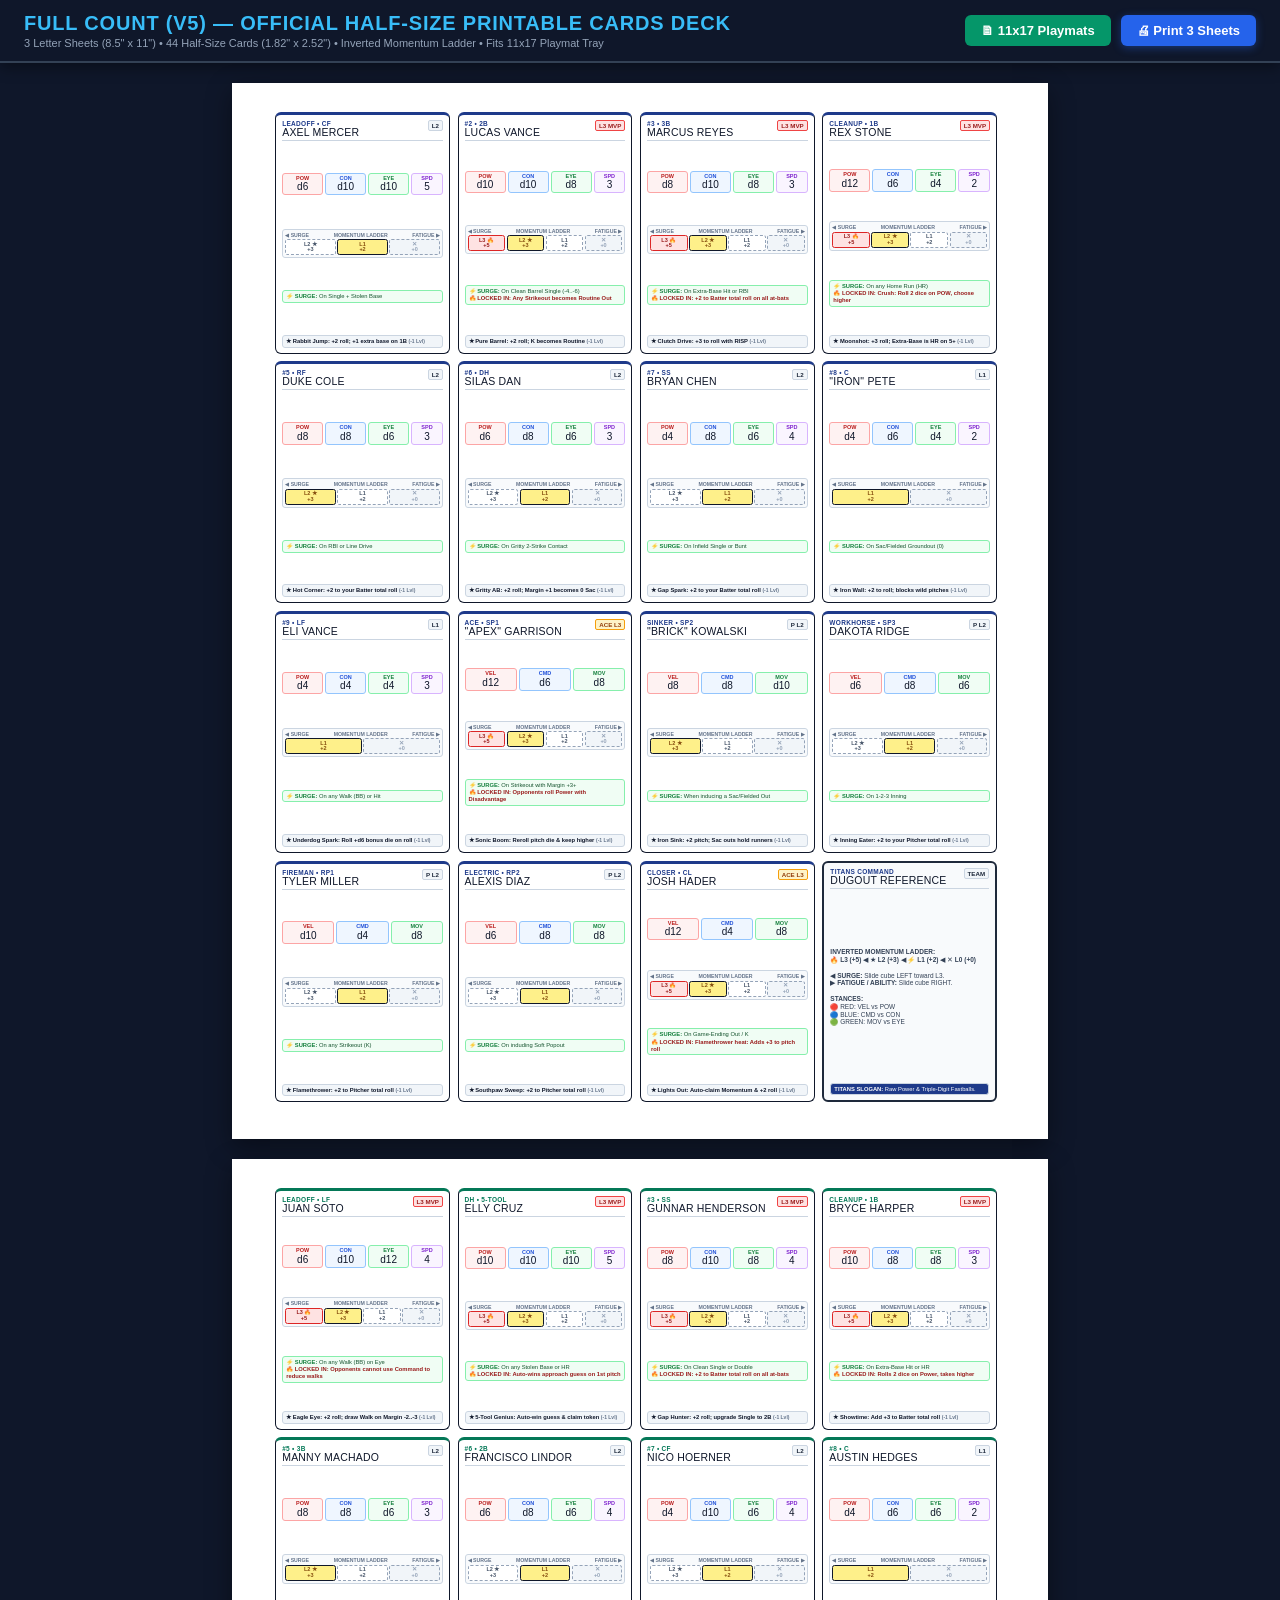
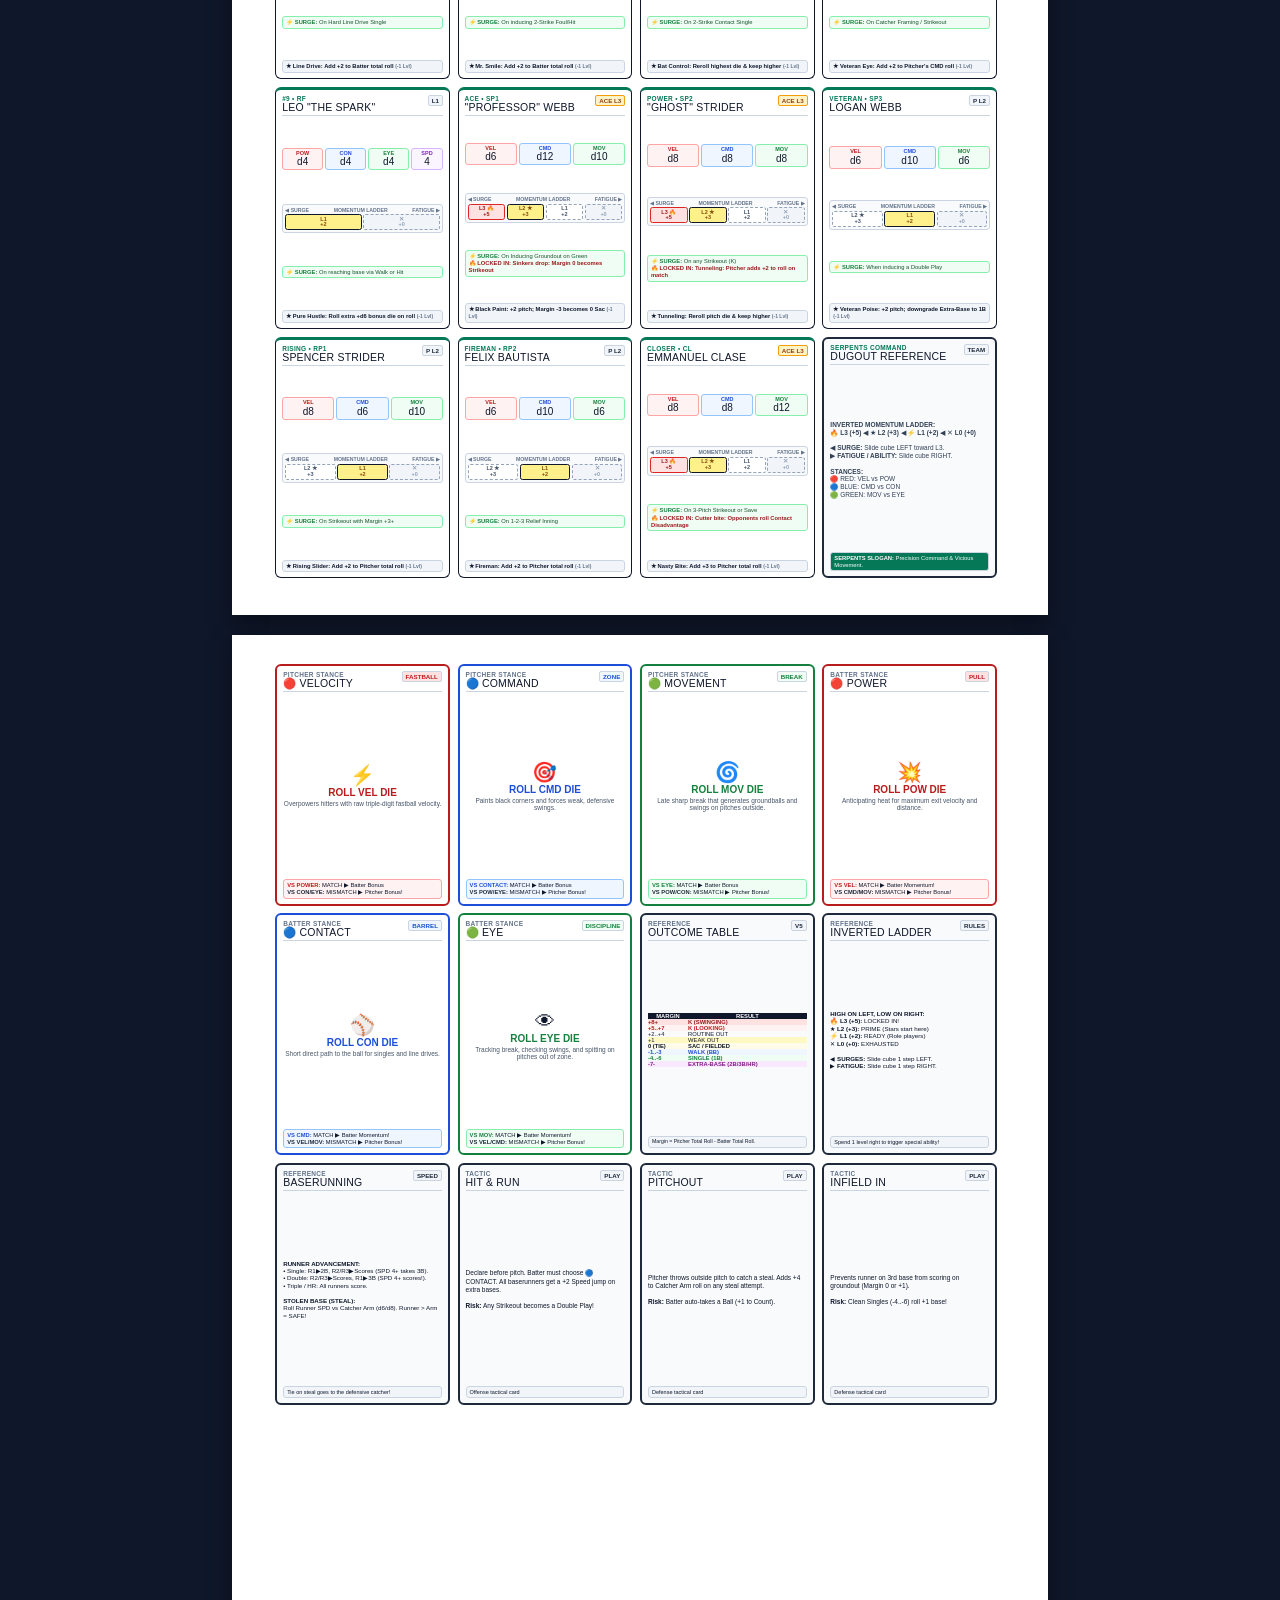
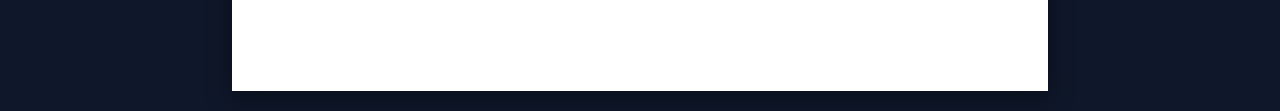
==== commit 8316684f: "Full Count V5.1: Inverted Momentum Ladder (high left, low right), half-size player cards (16/sheet)," ====
--- a/print_sheets.html
+++ b/print_sheets.html
@@ -2,1086 +2,1093 @@
 <html lang="en">
 <head>
 <meta charset="UTF-8">
-<title>Full Count (V5) — Official 5-Page Print Sheets</title>
+<title>Full Count (V5) — Official Half-Size Printable Cards Deck</title>
 <style>
   @page { size: 8.5in 11.0in; margin: 0; }
   * { box-sizing: border-box; margin: 0; padding: 0; -webkit-print-color-adjust: exact !important; print-color-adjust: exact !important; }
-  body { background: #cbd5e1; color: #0f172a; font-family: -apple-system, BlinkMacSystemFont, "Segoe UI", Roboto, Helvetica, Arial, sans-serif; }
-  .screen-header { background: #0f172a; color: white; padding: 14px 24px; display: flex; justify-content: space-between; align-items: center; position: sticky; top: 0; z-index: 100; box-shadow: 0 4px 12px rgba(0,0,0,0.3); }
-  .screen-header h1 { font-family: Impact, "Arial Black", sans-serif; font-size: 22px; letter-spacing: 0.8px; color: #f8fafc; }
-  .screen-header p { font-size: 12px; color: #94a3b8; margin-top: 2px; }
-  .print-btn { background: #2563eb; color: white; border: none; padding: 10px 22px; border-radius: 6px; font-weight: 700; cursor: pointer; font-size: 15px; box-shadow: 0 2px 8px rgba(37,99,235,0.4); }
-  .print-btn:hover { background: #1d4ed8; }
-  .page { width: 8.5in; height: 11.0in; margin: 20px auto; background: white; padding: 0.35in 0.45in; box-shadow: 0 4px 16px rgba(0,0,0,0.2); page-break-after: always; break-after: page; overflow: hidden; }
-  @media print { body { background: white; } .screen-header { display: none !important; } .page { margin: 0 !important; box-shadow: none !important; page-break-after: always; break-after: page; } }
-  .card-grid { display: grid; grid-template-columns: 2.5in 2.5in 2.5in; grid-template-rows: 3.35in 3.35in 3.35in; gap: 0.08in 0.08in; width: 7.6in; height: 10.3in; }
-  .card { width: 2.5in; height: 3.35in; border: 1.5px solid #0f172a; border-radius: 8px; padding: 6px 7px; display: flex; flex-direction: column; justify-content: space-between; background: white; position: relative; overflow: hidden; }
-  .card.titans { border-top: 4.5px solid #b91c1c; }
-  .card.serpents { border-top: 4.5px solid #047857; }
+  body { background: #0f172a; color: #0f172a; font-family: -apple-system, BlinkMacSystemFont, "Segoe UI", Roboto, Helvetica, Arial, sans-serif; }
+  .screen-header { background: #0f172a; border-bottom: 2px solid #334155; color: white; padding: 12px 24px; display: flex; justify-content: space-between; align-items: center; position: sticky; top: 0; z-index: 1000; box-shadow: 0 4px 14px rgba(0,0,0,0.4); }
+  .screen-header h1 { font-family: Impact, "Arial Black", sans-serif; font-size: 20px; letter-spacing: 0.8px; color: #38bdf8; }
+  .screen-header p { font-size: 11px; color: #94a3b8; margin-top: 2px; }
+  .nav-actions { display: flex; gap: 10px; align-items: center; }
+  .btn { border: none; padding: 8px 16px; border-radius: 6px; font-weight: 700; cursor: pointer; font-size: 13px; text-decoration: none; display: inline-flex; align-items: center; gap: 6px; }
+  .btn-print { background: #2563eb; color: white; box-shadow: 0 2px 8px rgba(37,99,235,0.4); }
+  .btn-print:hover { background: #1d4ed8; }
+  .btn-mat { background: #059669; color: white; }
+  .page { width: 8.5in; height: 11.0in; margin: 20px auto; background: white; padding: 0.30in 0.45in; box-shadow: 0 8px 24px rgba(0,0,0,0.4); page-break-after: always; break-after: page; overflow: hidden; }
+  @media print {
+    body { background: white; }
+    .screen-header { display: none !important; }
+    .page { margin: 0 !important; box-shadow: none !important; page-break-after: always; break-after: page; }
+  }
+  .card-grid { display: grid; grid-template-columns: repeat(4, 1.82in); grid-template-rows: repeat(4, 2.52in); gap: 0.08in 0.08in; width: 7.6in; height: 10.4in; }
+  .card { width: 1.82in; height: 2.52in; border: 1.5px solid #0f172a; border-radius: 6px; padding: 5px 6px; display: flex; flex-direction: column; justify-content: space-between; background: white; position: relative; overflow: hidden; }
+  .card.titans { border-top: 3.5px solid #1e3a8a; }
+  .card.serpents { border-top: 3.5px solid #047857; }
   .card.stance-card { border: 2px solid #0f172a; }
   .card.table-card { border: 2px solid #1e293b; background: #f8fafc; }
-  .card.playmat-card { border: 2px solid #334155; background: #f8fafc; }
-  .card-header { display: flex; justify-content: space-between; align-items: flex-start; border-bottom: 1px solid #cbd5e1; padding-bottom: 3px; }
-  .card-role { font-size: 7.5px; font-weight: 800; text-transform: uppercase; letter-spacing: 0.4px; color: #64748b; }
-  .titans .card-role { color: #991b1b; }
-  .serpents .card-role { color: #065f46; }
-  .card-name { font-family: Impact, "Arial Black", sans-serif; font-size: 13px; line-height: 1.1; color: #0f172a; letter-spacing: 0.3px; }
-  .card-badge { font-size: 7px; font-weight: 900; padding: 1px 4px; border-radius: 3px; text-transform: uppercase; background: #f1f5f9; border: 1px solid #cbd5e1; color: #1e293b; white-space: nowrap; }
+  .card-header { display: flex; justify-content: space-between; align-items: flex-start; border-bottom: 1px solid #cbd5e1; padding-bottom: 2px; }
+  .card-role { font-size: 6.5px; font-weight: 800; text-transform: uppercase; letter-spacing: 0.3px; color: #64748b; }
+  .titans .card-role { color: #1e3a8a; }
+  .serpents .card-role { color: #047857; }
+  .card-name { font-family: Impact, "Arial Black", sans-serif; font-size: 10.5px; line-height: 1.05; color: #0f172a; letter-spacing: 0.2px; }
+  .card-badge { font-size: 6.2px; font-weight: 900; padding: 1px 3px; border-radius: 2px; text-transform: uppercase; background: #f1f5f9; border: 1px solid #cbd5e1; color: #1e293b; white-space: nowrap; }
+  .badge-mvp { background: #fee2e2; color: #991b1b; border-color: #ef4444; }
   .badge-ace { background: #fef3c7; color: #92400e; border-color: #f59e0b; }
-  .badge-mvp { background: #fee2e2; color: #991b1b; border-color: #ef4444; }
-  .dice-strip { display: flex; gap: 3px; margin: 3px 0; }
-  .dice-box { flex: 1; padding: 3px 2px; border-radius: 4px; text-align: center; border: 1px solid transparent; }
+  .dice-strip { display: flex; gap: 2px; margin: 2px 0; }
+  .dice-box { flex: 1; padding: 2px 1px; border-radius: 3px; text-align: center; border: 1px solid transparent; }
   .dice-box.red { background: #fef2f2; border-color: #fca5a5; }
   .dice-box.blue { background: #eff6ff; border-color: #93c5fd; }
   .dice-box.green { background: #f0fdf4; border-color: #86efac; }
-  .dice-box.spd { background: #faf5ff; border-color: #d8b4fe; flex: 0.8; }
-  .dice-label { font-size: 6.5px; font-weight: 800; text-transform: uppercase; line-height: 1; }
+  .dice-box.spd { background: #faf5ff; border-color: #d8b4fe; flex: 0.75; }
+  .dice-label { font-size: 5.5px; font-weight: 800; text-transform: uppercase; line-height: 1; }
   .dice-box.red .dice-label { color: #b91c1c; }
   .dice-box.blue .dice-label { color: #1d4ed8; }
   .dice-box.green .dice-label { color: #15803d; }
   .dice-box.spd .dice-label { color: #7e22ce; }
-  .dice-val { font-family: Impact, sans-serif; font-size: 11.5px; color: #0f172a; line-height: 1.1; }
-  .ladder-container { background: #f8fafc; border: 1px solid #cbd5e1; border-radius: 4px; padding: 3px; margin: 2px 0; }
-  .ladder-title { font-size: 6px; font-weight: 800; text-transform: uppercase; color: #64748b; margin-bottom: 2px; display: flex; justify-content: space-between; }
-  .ladder-slots { display: flex; gap: 2px; justify-content: space-between; }
-  .ladder-box { flex: 1; border: 1px dashed #94a3b8; background: white; border-radius: 3px; padding: 2px 1px; text-align: center; font-size: 6.5px; font-weight: 800; color: #475569; line-height: 1; }
-  .ladder-box.active { border: 1.5px solid #0f172a; background: #fef08a; color: #854d0e; font-weight: 900; }
-  .ladder-box.locked-in { border: 1.5px solid #dc2626; background: #fee2e2; color: #991b1b; font-weight: 900; }
+  .dice-val { font-family: Impact, sans-serif; font-size: 10px; color: #0f172a; line-height: 1.1; }
+  /* Inverted Ladder on Card: High on Left */
+  .ladder-container { background: #f8fafc; border: 1px solid #cbd5e1; border-radius: 3px; padding: 2px; margin: 1.5px 0; }
+  .ladder-title { font-size: 5.2px; font-weight: 800; text-transform: uppercase; color: #64748b; margin-bottom: 1.5px; display: flex; justify-content: space-between; }
+  .ladder-slots { display: flex; gap: 1.5px; justify-content: space-between; }
+  .ladder-box { flex: 1; border: 1px dashed #94a3b8; background: white; border-radius: 2.5px; padding: 1.5px 1px; text-align: center; font-size: 5.5px; font-weight: 800; color: #475569; line-height: 1; }
+  .ladder-box.active { border: 1.2px solid #0f172a; background: #fef08a; color: #854d0e; font-weight: 900; }
+  .ladder-box.locked-in { border: 1.2px solid #dc2626; background: #fee2e2; color: #991b1b; font-weight: 900; }
   .ladder-box.exh { background: #f1f5f9; color: #94a3b8; }
-  .surge-box { background: #f0fdf4; border: 1px solid #86efac; border-radius: 4px; padding: 3px 4px; font-size: 6.8px; line-height: 1.2; margin: 2px 0; color: #14532d; }
+  .surge-box { background: #f0fdf4; border: 1px solid #86efac; border-radius: 3px; padding: 2px 3px; font-size: 5.8px; line-height: 1.15; margin: 1px 0; color: #14532d; }
   .surge-tag { font-weight: 900; color: #15803d; }
   .locked-in-desc { color: #991b1b; font-weight: 800; margin-top: 1px; }
-  .ability-box { background: #f1f5f9; border: 1px solid #cbd5e1; border-radius: 4px; padding: 3px 4px; font-size: 6.8px; line-height: 1.2; margin-top: 2px; }
+  .ability-box { background: #f1f5f9; border: 1px solid #cbd5e1; border-radius: 3px; padding: 2px 3px; font-size: 5.8px; line-height: 1.15; margin-top: 1px; }
   .ability-title { font-weight: 900; color: #0f172a; }
-  .ability-cost { font-size: 6px; color: #64748b; font-weight: 800; }
-  .outcome-table { width: 100%; border-collapse: collapse; font-size: 6.8px; margin: 3px 0; }
-  .outcome-table th, .outcome-table td { border: 1px solid #cbd5e1; padding: 2.5px 2px; text-align: center; }
-  .outcome-table th { background: #0f172a; color: white; font-weight: 800; }
-  .row-k { background: #fee2e2; color: #991b1b; font-weight: 800; }
-  .row-out { background: #f8fafc; color: #475569; }
-  .row-sac { background: #fef9c3; color: #854d0e; }
-  .row-bb { background: #eff6ff; color: #1d4ed8; font-weight: 800; }
-  .row-hit { background: #f0fdf4; color: #15803d; font-weight: 800; }
-  .row-hr { background: #fae8ff; color: #86198f; font-weight: 900; }
+  .ability-cost { font-size: 5px; color: #64748b; font-weight: 800; }
 </style>
 </head>
 <body>
 <div class="screen-header">
   <div>
-    <h1>FULL COUNT (V5) — OFFICIAL 5-PAGE TABLETOP PRINT SHEETS</h1>
-    <p>5 Letter Pages (8.5" x 11") • 45 Cards (2.5" x 3.35") • Full Rosters (#1–#9 Batters & 6 Pitchers each) • Option 1 Engine</p>
+    <h1>FULL COUNT (V5) — OFFICIAL HALF-SIZE PRINTABLE CARDS DECK</h1>
+    <p>3 Letter Sheets (8.5" x 11") • 44 Half-Size Cards (1.82" x 2.52") • Inverted Momentum Ladder • Fits 11x17 Playmat Tray</p>
   </div>
-  <button class="print-btn" onclick="window.print()">&#128424; Print 5 Sheets</button>
+  <div class="nav-actions">
+    <a class="btn btn-mat" href="playmats.html">&#128462; 11x17 Playmats</a>
+    <button class="btn btn-print" onclick="window.print()">&#128424; Print 3 Sheets</button>
+  </div>
 </div>
-<!-- PAGE 1: STANCES & PLAYMAT REFERENCE TABLES -->
-<div class="page"><div class="card-grid">
-  <div class="card stance-card" style="border-top:4px solid #dc2626;">
-    <div class="card-header"><div><div class="card-role">PITCHER STANCE</div><div class="card-name" style="color:#dc2626;">&#128308; HEAT (VELOCITY)</div></div><div class="card-badge" style="background:#fee2e2; color:#991b1b;">PITCH</div></div>
-    <div style="margin:auto 0; text-align:center;"><div style="font-size:26px;">&#9889;</div><div style="font-weight:900; font-size:11px; color:#b91c1c;">ROLL YOUR VEL DIE</div><div style="font-size:7.5px; color:#475569; margin-top:2px;">Overpowers hitters with raw triple-digit fastball velocity.</div></div>
-    <div class="ability-box"><strong>THE READ:</strong> Match vs &#128308; = Batter wins read! Mismatch vs &#128994;/&#128309; = Pitcher claims +Bonus!</div>
+<!-- PAGE 1: METRO TITANS ROSTER -->
+<div class="page">
+  <div class="card-grid">
+      <div class="card titans">
+        <div class="card-header">
+          <div>
+            <div class="card-role">LEADOFF • CF</div>
+            <div class="card-name">AXEL MERCER</div>
+          </div>
+          <span class="card-badge">L2</span>
+        </div>
+        <div class="dice-strip">
+          <div class="dice-box red"><div class="dice-label">POW</div><div class="dice-val">d6</div></div>
+          <div class="dice-box blue"><div class="dice-label">CON</div><div class="dice-val">d10</div></div>
+          <div class="dice-box green"><div class="dice-label">EYE</div><div class="dice-val">d10</div></div>
+          <div class="dice-box spd"><div class="dice-label">SPD</div><div class="dice-val">5</div></div>
+        </div>
+        <div class="ladder-container">
+          <div class="ladder-title"><span>&#9664; SURGE</span><span>MOMENTUM LADDER</span><span>FATIGUE &#9654;</span></div>
+          <div class="ladder-slots">
+            <div class="ladder-box">L2 &#9733;<br>+3</div>
+            <div class="ladder-box active">L1<br>+2</div>
+            <div class="ladder-box exh">✕<br>+0</div>
+          </div>
+        </div>
+        <div class="surge-box">
+          <div><span class="surge-tag">&#9889; SURGE:</span> On Single + Stolen Base</div>
+        </div>
+        <div class="ability-box">
+          <div><span class="ability-title">&#9733; Rabbit Jump: +2 roll; +1 extra base on 1B</span> <span class="ability-cost">(-1 Lvl)</span></div>
+        </div>
+      </div>
+      <div class="card titans">
+        <div class="card-header">
+          <div>
+            <div class="card-role">#2 • 2B</div>
+            <div class="card-name">LUCAS VANCE</div>
+          </div>
+          <span class="card-badge badge-mvp">L3 MVP</span>
+        </div>
+        <div class="dice-strip">
+          <div class="dice-box red"><div class="dice-label">POW</div><div class="dice-val">d10</div></div>
+          <div class="dice-box blue"><div class="dice-label">CON</div><div class="dice-val">d10</div></div>
+          <div class="dice-box green"><div class="dice-label">EYE</div><div class="dice-val">d8</div></div>
+          <div class="dice-box spd"><div class="dice-label">SPD</div><div class="dice-val">3</div></div>
+        </div>
+        <div class="ladder-container">
+          <div class="ladder-title"><span>&#9664; SURGE</span><span>MOMENTUM LADDER</span><span>FATIGUE &#9654;</span></div>
+          <div class="ladder-slots">
+            <div class="ladder-box locked-in">L3 &#128293;<br>+5</div>
+            <div class="ladder-box active">L2 &#9733;<br>+3</div>
+            <div class="ladder-box">L1<br>+2</div>
+            <div class="ladder-box exh">✕<br>+0</div>
+          </div>
+        </div>
+        <div class="surge-box">
+          <div><span class="surge-tag">&#9889; SURGE:</span> On Clean Barrel Single (-4..-6)</div>
+          <div class="locked-in-desc">&#128293; LOCKED IN: Any Strikeout becomes Routine Out</div>
+        </div>
+        <div class="ability-box">
+          <div><span class="ability-title">&#9733; Pure Barrel: +2 roll; K becomes Routine</span> <span class="ability-cost">(-1 Lvl)</span></div>
+        </div>
+      </div>
+      <div class="card titans">
+        <div class="card-header">
+          <div>
+            <div class="card-role">#3 • 3B</div>
+            <div class="card-name">MARCUS REYES</div>
+          </div>
+          <span class="card-badge badge-mvp">L3 MVP</span>
+        </div>
+        <div class="dice-strip">
+          <div class="dice-box red"><div class="dice-label">POW</div><div class="dice-val">d8</div></div>
+          <div class="dice-box blue"><div class="dice-label">CON</div><div class="dice-val">d10</div></div>
+          <div class="dice-box green"><div class="dice-label">EYE</div><div class="dice-val">d8</div></div>
+          <div class="dice-box spd"><div class="dice-label">SPD</div><div class="dice-val">3</div></div>
+        </div>
+        <div class="ladder-container">
+          <div class="ladder-title"><span>&#9664; SURGE</span><span>MOMENTUM LADDER</span><span>FATIGUE &#9654;</span></div>
+          <div class="ladder-slots">
+            <div class="ladder-box locked-in">L3 &#128293;<br>+5</div>
+            <div class="ladder-box active">L2 &#9733;<br>+3</div>
+            <div class="ladder-box">L1<br>+2</div>
+            <div class="ladder-box exh">✕<br>+0</div>
+          </div>
+        </div>
+        <div class="surge-box">
+          <div><span class="surge-tag">&#9889; SURGE:</span> On Extra-Base Hit or RBI</div>
+          <div class="locked-in-desc">&#128293; LOCKED IN: +2 to Batter total roll on all at-bats</div>
+        </div>
+        <div class="ability-box">
+          <div><span class="ability-title">&#9733; Clutch Drive: +3 to roll with RISP</span> <span class="ability-cost">(-1 Lvl)</span></div>
+        </div>
+      </div>
+      <div class="card titans">
+        <div class="card-header">
+          <div>
+            <div class="card-role">CLEANUP • 1B</div>
+            <div class="card-name">REX STONE</div>
+          </div>
+          <span class="card-badge badge-mvp">L3 MVP</span>
+        </div>
+        <div class="dice-strip">
+          <div class="dice-box red"><div class="dice-label">POW</div><div class="dice-val">d12</div></div>
+          <div class="dice-box blue"><div class="dice-label">CON</div><div class="dice-val">d6</div></div>
+          <div class="dice-box green"><div class="dice-label">EYE</div><div class="dice-val">d4</div></div>
+          <div class="dice-box spd"><div class="dice-label">SPD</div><div class="dice-val">2</div></div>
+        </div>
+        <div class="ladder-container">
+          <div class="ladder-title"><span>&#9664; SURGE</span><span>MOMENTUM LADDER</span><span>FATIGUE &#9654;</span></div>
+          <div class="ladder-slots">
+            <div class="ladder-box locked-in">L3 &#128293;<br>+5</div>
+            <div class="ladder-box active">L2 &#9733;<br>+3</div>
+            <div class="ladder-box">L1<br>+2</div>
+            <div class="ladder-box exh">✕<br>+0</div>
+          </div>
+        </div>
+        <div class="surge-box">
+          <div><span class="surge-tag">&#9889; SURGE:</span> On any Home Run (HR)</div>
+          <div class="locked-in-desc">&#128293; LOCKED IN: Crush: Roll 2 dice on POW, choose higher</div>
+        </div>
+        <div class="ability-box">
+          <div><span class="ability-title">&#9733; Moonshot: +3 roll; Extra-Base is HR on 5+</span> <span class="ability-cost">(-1 Lvl)</span></div>
+        </div>
+      </div>
+      <div class="card titans">
+        <div class="card-header">
+          <div>
+            <div class="card-role">#5 • RF</div>
+            <div class="card-name">DUKE COLE</div>
+          </div>
+          <span class="card-badge">L2</span>
+        </div>
+        <div class="dice-strip">
+          <div class="dice-box red"><div class="dice-label">POW</div><div class="dice-val">d8</div></div>
+          <div class="dice-box blue"><div class="dice-label">CON</div><div class="dice-val">d8</div></div>
+          <div class="dice-box green"><div class="dice-label">EYE</div><div class="dice-val">d6</div></div>
+          <div class="dice-box spd"><div class="dice-label">SPD</div><div class="dice-val">3</div></div>
+        </div>
+        <div class="ladder-container">
+          <div class="ladder-title"><span>&#9664; SURGE</span><span>MOMENTUM LADDER</span><span>FATIGUE &#9654;</span></div>
+          <div class="ladder-slots">
+            <div class="ladder-box active">L2 &#9733;<br>+3</div>
+            <div class="ladder-box">L1<br>+2</div>
+            <div class="ladder-box exh">✕<br>+0</div>
+          </div>
+        </div>
+        <div class="surge-box">
+          <div><span class="surge-tag">&#9889; SURGE:</span> On RBI or Line Drive</div>
+        </div>
+        <div class="ability-box">
+          <div><span class="ability-title">&#9733; Hot Corner: +2 to your Batter total roll</span> <span class="ability-cost">(-1 Lvl)</span></div>
+        </div>
+      </div>
+      <div class="card titans">
+        <div class="card-header">
+          <div>
+            <div class="card-role">#6 • DH</div>
+            <div class="card-name">SILAS DAN</div>
+          </div>
+          <span class="card-badge">L2</span>
+        </div>
+        <div class="dice-strip">
+          <div class="dice-box red"><div class="dice-label">POW</div><div class="dice-val">d6</div></div>
+          <div class="dice-box blue"><div class="dice-label">CON</div><div class="dice-val">d8</div></div>
+          <div class="dice-box green"><div class="dice-label">EYE</div><div class="dice-val">d6</div></div>
+          <div class="dice-box spd"><div class="dice-label">SPD</div><div class="dice-val">3</div></div>
+        </div>
+        <div class="ladder-container">
+          <div class="ladder-title"><span>&#9664; SURGE</span><span>MOMENTUM LADDER</span><span>FATIGUE &#9654;</span></div>
+          <div class="ladder-slots">
+            <div class="ladder-box">L2 &#9733;<br>+3</div>
+            <div class="ladder-box active">L1<br>+2</div>
+            <div class="ladder-box exh">✕<br>+0</div>
+          </div>
+        </div>
+        <div class="surge-box">
+          <div><span class="surge-tag">&#9889; SURGE:</span> On Gritty 2-Strike Contact</div>
+        </div>
+        <div class="ability-box">
+          <div><span class="ability-title">&#9733; Gritty AB: +2 roll; Margin +1 becomes 0 Sac</span> <span class="ability-cost">(-1 Lvl)</span></div>
+        </div>
+      </div>
+      <div class="card titans">
+        <div class="card-header">
+          <div>
+            <div class="card-role">#7 • SS</div>
+            <div class="card-name">BRYAN CHEN</div>
+          </div>
+          <span class="card-badge">L2</span>
+        </div>
+        <div class="dice-strip">
+          <div class="dice-box red"><div class="dice-label">POW</div><div class="dice-val">d4</div></div>
+          <div class="dice-box blue"><div class="dice-label">CON</div><div class="dice-val">d8</div></div>
+          <div class="dice-box green"><div class="dice-label">EYE</div><div class="dice-val">d6</div></div>
+          <div class="dice-box spd"><div class="dice-label">SPD</div><div class="dice-val">4</div></div>
+        </div>
+        <div class="ladder-container">
+          <div class="ladder-title"><span>&#9664; SURGE</span><span>MOMENTUM LADDER</span><span>FATIGUE &#9654;</span></div>
+          <div class="ladder-slots">
+            <div class="ladder-box">L2 &#9733;<br>+3</div>
+            <div class="ladder-box active">L1<br>+2</div>
+            <div class="ladder-box exh">✕<br>+0</div>
+          </div>
+        </div>
+        <div class="surge-box">
+          <div><span class="surge-tag">&#9889; SURGE:</span> On Infield Single or Bunt</div>
+        </div>
+        <div class="ability-box">
+          <div><span class="ability-title">&#9733; Gap Spark: +2 to your Batter total roll</span> <span class="ability-cost">(-1 Lvl)</span></div>
+        </div>
+      </div>
+      <div class="card titans">
+        <div class="card-header">
+          <div>
+            <div class="card-role">#8 • C</div>
+            <div class="card-name">"IRON" PETE</div>
+          </div>
+          <span class="card-badge">L1</span>
+        </div>
+        <div class="dice-strip">
+          <div class="dice-box red"><div class="dice-label">POW</div><div class="dice-val">d4</div></div>
+          <div class="dice-box blue"><div class="dice-label">CON</div><div class="dice-val">d6</div></div>
+          <div class="dice-box green"><div class="dice-label">EYE</div><div class="dice-val">d4</div></div>
+          <div class="dice-box spd"><div class="dice-label">SPD</div><div class="dice-val">2</div></div>
+        </div>
+        <div class="ladder-container">
+          <div class="ladder-title"><span>&#9664; SURGE</span><span>MOMENTUM LADDER</span><span>FATIGUE &#9654;</span></div>
+          <div class="ladder-slots">
+            <div class="ladder-box active">L1<br>+2</div>
+            <div class="ladder-box exh">✕<br>+0</div>
+          </div>
+        </div>
+        <div class="surge-box">
+          <div><span class="surge-tag">&#9889; SURGE:</span> On Sac/Fielded Groundout (0)</div>
+        </div>
+        <div class="ability-box">
+          <div><span class="ability-title">&#9733; Iron Wall: +2 to roll; blocks wild pitches</span> <span class="ability-cost">(-1 Lvl)</span></div>
+        </div>
+      </div>
+      <div class="card titans">
+        <div class="card-header">
+          <div>
+            <div class="card-role">#9 • LF</div>
+            <div class="card-name">ELI VANCE</div>
+          </div>
+          <span class="card-badge">L1</span>
+        </div>
+        <div class="dice-strip">
+          <div class="dice-box red"><div class="dice-label">POW</div><div class="dice-val">d4</div></div>
+          <div class="dice-box blue"><div class="dice-label">CON</div><div class="dice-val">d4</div></div>
+          <div class="dice-box green"><div class="dice-label">EYE</div><div class="dice-val">d4</div></div>
+          <div class="dice-box spd"><div class="dice-label">SPD</div><div class="dice-val">3</div></div>
+        </div>
+        <div class="ladder-container">
+          <div class="ladder-title"><span>&#9664; SURGE</span><span>MOMENTUM LADDER</span><span>FATIGUE &#9654;</span></div>
+          <div class="ladder-slots">
+            <div class="ladder-box active">L1<br>+2</div>
+            <div class="ladder-box exh">✕<br>+0</div>
+          </div>
+        </div>
+        <div class="surge-box">
+          <div><span class="surge-tag">&#9889; SURGE:</span> On any Walk (BB) or Hit</div>
+        </div>
+        <div class="ability-box">
+          <div><span class="ability-title">&#9733; Underdog Spark: Roll +d6 bonus die on roll</span> <span class="ability-cost">(-1 Lvl)</span></div>
+        </div>
+      </div>
+      <div class="card titans">
+        <div class="card-header">
+          <div>
+            <div class="card-role">ACE • SP1</div>
+            <div class="card-name">"APEX" GARRISON</div>
+          </div>
+          <span class="card-badge badge-ace">ACE L3</span>
+        </div>
+        <div class="dice-strip">
+          <div class="dice-box red"><div class="dice-label">VEL</div><div class="dice-val">d12</div></div>
+          <div class="dice-box blue"><div class="dice-label">CMD</div><div class="dice-val">d6</div></div>
+          <div class="dice-box green"><div class="dice-label">MOV</div><div class="dice-val">d8</div></div>
+        </div>
+        <div class="ladder-container">
+          <div class="ladder-title"><span>&#9664; SURGE</span><span>MOMENTUM LADDER</span><span>FATIGUE &#9654;</span></div>
+          <div class="ladder-slots">
+            <div class="ladder-box locked-in">L3 &#128293;<br>+5</div>
+            <div class="ladder-box active">L2 &#9733;<br>+3</div>
+            <div class="ladder-box">L1<br>+2</div>
+            <div class="ladder-box exh">✕<br>+0</div>
+          </div>
+        </div>
+        <div class="surge-box">
+          <div><span class="surge-tag">&#9889; SURGE:</span> On Strikeout with Margin +3+</div>
+          <div class="locked-in-desc">&#128293; LOCKED IN: Opponents roll Power with Disadvantage</div>
+        </div>
+        <div class="ability-box">
+          <div><span class="ability-title">&#9733; Sonic Boom: Reroll pitch die & keep higher</span> <span class="ability-cost">(-1 Lvl)</span></div>
+        </div>
+      </div>
+      <div class="card titans">
+        <div class="card-header">
+          <div>
+            <div class="card-role">SINKER • SP2</div>
+            <div class="card-name">"BRICK" KOWALSKI</div>
+          </div>
+          <span class="card-badge">P L2</span>
+        </div>
+        <div class="dice-strip">
+          <div class="dice-box red"><div class="dice-label">VEL</div><div class="dice-val">d8</div></div>
+          <div class="dice-box blue"><div class="dice-label">CMD</div><div class="dice-val">d8</div></div>
+          <div class="dice-box green"><div class="dice-label">MOV</div><div class="dice-val">d10</div></div>
+        </div>
+        <div class="ladder-container">
+          <div class="ladder-title"><span>&#9664; SURGE</span><span>MOMENTUM LADDER</span><span>FATIGUE &#9654;</span></div>
+          <div class="ladder-slots">
+            <div class="ladder-box active">L2 &#9733;<br>+3</div>
+            <div class="ladder-box">L1<br>+2</div>
+            <div class="ladder-box exh">✕<br>+0</div>
+          </div>
+        </div>
+        <div class="surge-box">
+          <div><span class="surge-tag">&#9889; SURGE:</span> When inducing a Sac/Fielded Out</div>
+        </div>
+        <div class="ability-box">
+          <div><span class="ability-title">&#9733; Iron Sink: +2 pitch; Sac outs hold runners</span> <span class="ability-cost">(-1 Lvl)</span></div>
+        </div>
+      </div>
+      <div class="card titans">
+        <div class="card-header">
+          <div>
+            <div class="card-role">WORKHORSE • SP3</div>
+            <div class="card-name">DAKOTA RIDGE</div>
+          </div>
+          <span class="card-badge">P L2</span>
+        </div>
+        <div class="dice-strip">
+          <div class="dice-box red"><div class="dice-label">VEL</div><div class="dice-val">d6</div></div>
+          <div class="dice-box blue"><div class="dice-label">CMD</div><div class="dice-val">d8</div></div>
+          <div class="dice-box green"><div class="dice-label">MOV</div><div class="dice-val">d6</div></div>
+        </div>
+        <div class="ladder-container">
+          <div class="ladder-title"><span>&#9664; SURGE</span><span>MOMENTUM LADDER</span><span>FATIGUE &#9654;</span></div>
+          <div class="ladder-slots">
+            <div class="ladder-box">L2 &#9733;<br>+3</div>
+            <div class="ladder-box active">L1<br>+2</div>
+            <div class="ladder-box exh">✕<br>+0</div>
+          </div>
+        </div>
+        <div class="surge-box">
+          <div><span class="surge-tag">&#9889; SURGE:</span> On 1-2-3 Inning</div>
+        </div>
+        <div class="ability-box">
+          <div><span class="ability-title">&#9733; Inning Eater: +2 to your Pitcher total roll</span> <span class="ability-cost">(-1 Lvl)</span></div>
+        </div>
+      </div>
+      <div class="card titans">
+        <div class="card-header">
+          <div>
+            <div class="card-role">FIREMAN • RP1</div>
+            <div class="card-name">TYLER MILLER</div>
+          </div>
+          <span class="card-badge">P L2</span>
+        </div>
+        <div class="dice-strip">
+          <div class="dice-box red"><div class="dice-label">VEL</div><div class="dice-val">d10</div></div>
+          <div class="dice-box blue"><div class="dice-label">CMD</div><div class="dice-val">d4</div></div>
+          <div class="dice-box green"><div class="dice-label">MOV</div><div class="dice-val">d8</div></div>
+        </div>
+        <div class="ladder-container">
+          <div class="ladder-title"><span>&#9664; SURGE</span><span>MOMENTUM LADDER</span><span>FATIGUE &#9654;</span></div>
+          <div class="ladder-slots">
+            <div class="ladder-box">L2 &#9733;<br>+3</div>
+            <div class="ladder-box active">L1<br>+2</div>
+            <div class="ladder-box exh">✕<br>+0</div>
+          </div>
+        </div>
+        <div class="surge-box">
+          <div><span class="surge-tag">&#9889; SURGE:</span> On any Strikeout (K)</div>
+        </div>
+        <div class="ability-box">
+          <div><span class="ability-title">&#9733; Flamethrower: +2 to Pitcher total roll</span> <span class="ability-cost">(-1 Lvl)</span></div>
+        </div>
+      </div>
+      <div class="card titans">
+        <div class="card-header">
+          <div>
+            <div class="card-role">ELECTRIC • RP2</div>
+            <div class="card-name">ALEXIS DIAZ</div>
+          </div>
+          <span class="card-badge">P L2</span>
+        </div>
+        <div class="dice-strip">
+          <div class="dice-box red"><div class="dice-label">VEL</div><div class="dice-val">d6</div></div>
+          <div class="dice-box blue"><div class="dice-label">CMD</div><div class="dice-val">d8</div></div>
+          <div class="dice-box green"><div class="dice-label">MOV</div><div class="dice-val">d8</div></div>
+        </div>
+        <div class="ladder-container">
+          <div class="ladder-title"><span>&#9664; SURGE</span><span>MOMENTUM LADDER</span><span>FATIGUE &#9654;</span></div>
+          <div class="ladder-slots">
+            <div class="ladder-box">L2 &#9733;<br>+3</div>
+            <div class="ladder-box active">L1<br>+2</div>
+            <div class="ladder-box exh">✕<br>+0</div>
+          </div>
+        </div>
+        <div class="surge-box">
+          <div><span class="surge-tag">&#9889; SURGE:</span> On induding Soft Popout</div>
+        </div>
+        <div class="ability-box">
+          <div><span class="ability-title">&#9733; Southpaw Sweep: +2 to Pitcher total roll</span> <span class="ability-cost">(-1 Lvl)</span></div>
+        </div>
+      </div>
+      <div class="card titans">
+        <div class="card-header">
+          <div>
+            <div class="card-role">CLOSER • CL</div>
+            <div class="card-name">JOSH HADER</div>
+          </div>
+          <span class="card-badge badge-ace">ACE L3</span>
+        </div>
+        <div class="dice-strip">
+          <div class="dice-box red"><div class="dice-label">VEL</div><div class="dice-val">d12</div></div>
+          <div class="dice-box blue"><div class="dice-label">CMD</div><div class="dice-val">d4</div></div>
+          <div class="dice-box green"><div class="dice-label">MOV</div><div class="dice-val">d8</div></div>
+        </div>
+        <div class="ladder-container">
+          <div class="ladder-title"><span>&#9664; SURGE</span><span>MOMENTUM LADDER</span><span>FATIGUE &#9654;</span></div>
+          <div class="ladder-slots">
+            <div class="ladder-box locked-in">L3 &#128293;<br>+5</div>
+            <div class="ladder-box active">L2 &#9733;<br>+3</div>
+            <div class="ladder-box">L1<br>+2</div>
+            <div class="ladder-box exh">✕<br>+0</div>
+          </div>
+        </div>
+        <div class="surge-box">
+          <div><span class="surge-tag">&#9889; SURGE:</span> On Game-Ending Out / K</div>
+          <div class="locked-in-desc">&#128293; LOCKED IN: Flamethrower heat: Adds +3 to pitch roll</div>
+        </div>
+        <div class="ability-box">
+          <div><span class="ability-title">&#9733; Lights Out: Auto-claim Momentum & +2 roll</span> <span class="ability-cost">(-1 Lvl)</span></div>
+        </div>
+      </div>
+      <div class="card titans table-card">
+        <div class="card-header">
+          <div><div class="card-role">TITANS COMMAND</div><div class="card-name">DUGOUT REFERENCE</div></div>
+          <span class="card-badge">TEAM</span>
+        </div>
+        <div style="font-size:6.5px; line-height:1.2; color:#334155; margin-top:4px;">
+          <strong>INVERTED MOMENTUM LADDER:</strong><br>
+          &#128293; <strong>L3 (+5)</strong> &#9664; &#9733; <strong>L2 (+3)</strong> &#9664; &#9889; <strong>L1 (+2)</strong> &#9664; ✕ <strong>L0 (+0)</strong><br><br>
+          &#9664; <strong>SURGE:</strong> Slide cube LEFT toward L3.<br>
+          &#9654; <strong>FATIGUE / ABILITY:</strong> Slide cube RIGHT.<br><br>
+          <strong>STANCES:</strong><br>
+          &#128308; RED: VEL vs POW<br>
+          &#128309; BLUE: CMD vs CON<br>
+          &#128994; GREEN: MOV vs EYE
+        </div>
+        <div class="ability-box" style="background:#1e3a8a; color:white;">
+          <strong>TITANS SLOGAN:</strong> Raw Power & Triple-Digit Fastballs.
+        </div>
+      </div>
   </div>
-  <div class="card stance-card" style="border-top:4px solid #2563eb;">
-    <div class="card-header"><div><div class="card-role">PITCHER STANCE</div><div class="card-name" style="color:#2563eb;">&#128309; ZONE (COMMAND)</div></div><div class="card-badge" style="background:#eff6ff; color:#1d4ed8;">PITCH</div></div>
-    <div style="margin:auto 0; text-align:center;"><div style="font-size:26px;">&#127919;</div><div style="font-weight:900; font-size:11px; color:#1d4ed8;">ROLL YOUR CMD DIE</div><div style="font-size:7.5px; color:#475569; margin-top:2px;">Paints black edges, hits the catcher's mitt, limits walks.</div></div>
-    <div class="ability-box"><strong>THE READ:</strong> Match vs &#128309; = Batter wins read! Mismatch vs &#128308;/&#128994; = Pitcher claims +Bonus!</div>
+</div>
+<!-- PAGE 2: CRIMSON SERPENTS ROSTER -->
+<div class="page">
+  <div class="card-grid">
+      <div class="card serpents">
+        <div class="card-header">
+          <div>
+            <div class="card-role">LEADOFF • LF</div>
+            <div class="card-name">JUAN SOTO</div>
+          </div>
+          <span class="card-badge badge-mvp">L3 MVP</span>
+        </div>
+        <div class="dice-strip">
+          <div class="dice-box red"><div class="dice-label">POW</div><div class="dice-val">d6</div></div>
+          <div class="dice-box blue"><div class="dice-label">CON</div><div class="dice-val">d10</div></div>
+          <div class="dice-box green"><div class="dice-label">EYE</div><div class="dice-val">d12</div></div>
+          <div class="dice-box spd"><div class="dice-label">SPD</div><div class="dice-val">4</div></div>
+        </div>
+        <div class="ladder-container">
+          <div class="ladder-title"><span>&#9664; SURGE</span><span>MOMENTUM LADDER</span><span>FATIGUE &#9654;</span></div>
+          <div class="ladder-slots">
+            <div class="ladder-box locked-in">L3 &#128293;<br>+5</div>
+            <div class="ladder-box active">L2 &#9733;<br>+3</div>
+            <div class="ladder-box">L1<br>+2</div>
+            <div class="ladder-box exh">✕<br>+0</div>
+          </div>
+        </div>
+        <div class="surge-box">
+          <div><span class="surge-tag">&#9889; SURGE:</span> On any Walk (BB) on Eye</div>
+          <div class="locked-in-desc">&#128293; LOCKED IN: Opponents cannot use Command to reduce walks</div>
+        </div>
+        <div class="ability-box">
+          <div><span class="ability-title">&#9733; Eagle Eye: +2 roll; draw Walk on Margin -2..-3</span> <span class="ability-cost">(-1 Lvl)</span></div>
+        </div>
+      </div>
+      <div class="card serpents">
+        <div class="card-header">
+          <div>
+            <div class="card-role">DH • 5-TOOL</div>
+            <div class="card-name">ELLY CRUZ</div>
+          </div>
+          <span class="card-badge badge-mvp">L3 MVP</span>
+        </div>
+        <div class="dice-strip">
+          <div class="dice-box red"><div class="dice-label">POW</div><div class="dice-val">d10</div></div>
+          <div class="dice-box blue"><div class="dice-label">CON</div><div class="dice-val">d10</div></div>
+          <div class="dice-box green"><div class="dice-label">EYE</div><div class="dice-val">d10</div></div>
+          <div class="dice-box spd"><div class="dice-label">SPD</div><div class="dice-val">5</div></div>
+        </div>
+        <div class="ladder-container">
+          <div class="ladder-title"><span>&#9664; SURGE</span><span>MOMENTUM LADDER</span><span>FATIGUE &#9654;</span></div>
+          <div class="ladder-slots">
+            <div class="ladder-box locked-in">L3 &#128293;<br>+5</div>
+            <div class="ladder-box active">L2 &#9733;<br>+3</div>
+            <div class="ladder-box">L1<br>+2</div>
+            <div class="ladder-box exh">✕<br>+0</div>
+          </div>
+        </div>
+        <div class="surge-box">
+          <div><span class="surge-tag">&#9889; SURGE:</span> On any Stolen Base or HR</div>
+          <div class="locked-in-desc">&#128293; LOCKED IN: Auto-wins approach guess on 1st pitch</div>
+        </div>
+        <div class="ability-box">
+          <div><span class="ability-title">&#9733; 5-Tool Genius: Auto-win guess & claim token</span> <span class="ability-cost">(-1 Lvl)</span></div>
+        </div>
+      </div>
+      <div class="card serpents">
+        <div class="card-header">
+          <div>
+            <div class="card-role">#3 • SS</div>
+            <div class="card-name">GUNNAR HENDERSON</div>
+          </div>
+          <span class="card-badge badge-mvp">L3 MVP</span>
+        </div>
+        <div class="dice-strip">
+          <div class="dice-box red"><div class="dice-label">POW</div><div class="dice-val">d8</div></div>
+          <div class="dice-box blue"><div class="dice-label">CON</div><div class="dice-val">d10</div></div>
+          <div class="dice-box green"><div class="dice-label">EYE</div><div class="dice-val">d8</div></div>
+          <div class="dice-box spd"><div class="dice-label">SPD</div><div class="dice-val">4</div></div>
+        </div>
+        <div class="ladder-container">
+          <div class="ladder-title"><span>&#9664; SURGE</span><span>MOMENTUM LADDER</span><span>FATIGUE &#9654;</span></div>
+          <div class="ladder-slots">
+            <div class="ladder-box locked-in">L3 &#128293;<br>+5</div>
+            <div class="ladder-box active">L2 &#9733;<br>+3</div>
+            <div class="ladder-box">L1<br>+2</div>
+            <div class="ladder-box exh">✕<br>+0</div>
+          </div>
+        </div>
+        <div class="surge-box">
+          <div><span class="surge-tag">&#9889; SURGE:</span> On Clean Single or Double</div>
+          <div class="locked-in-desc">&#128293; LOCKED IN: +2 to Batter total roll on all at-bats</div>
+        </div>
+        <div class="ability-box">
+          <div><span class="ability-title">&#9733; Gap Hunter: +2 roll; upgrade Single to 2B</span> <span class="ability-cost">(-1 Lvl)</span></div>
+        </div>
+      </div>
+      <div class="card serpents">
+        <div class="card-header">
+          <div>
+            <div class="card-role">CLEANUP • 1B</div>
+            <div class="card-name">BRYCE HARPER</div>
+          </div>
+          <span class="card-badge badge-mvp">L3 MVP</span>
+        </div>
+        <div class="dice-strip">
+          <div class="dice-box red"><div class="dice-label">POW</div><div class="dice-val">d10</div></div>
+          <div class="dice-box blue"><div class="dice-label">CON</div><div class="dice-val">d8</div></div>
+          <div class="dice-box green"><div class="dice-label">EYE</div><div class="dice-val">d8</div></div>
+          <div class="dice-box spd"><div class="dice-label">SPD</div><div class="dice-val">3</div></div>
+        </div>
+        <div class="ladder-container">
+          <div class="ladder-title"><span>&#9664; SURGE</span><span>MOMENTUM LADDER</span><span>FATIGUE &#9654;</span></div>
+          <div class="ladder-slots">
+            <div class="ladder-box locked-in">L3 &#128293;<br>+5</div>
+            <div class="ladder-box active">L2 &#9733;<br>+3</div>
+            <div class="ladder-box">L1<br>+2</div>
+            <div class="ladder-box exh">✕<br>+0</div>
+          </div>
+        </div>
+        <div class="surge-box">
+          <div><span class="surge-tag">&#9889; SURGE:</span> On Extra-Base Hit or HR</div>
+          <div class="locked-in-desc">&#128293; LOCKED IN: Rolls 2 dice on Power, takes higher</div>
+        </div>
+        <div class="ability-box">
+          <div><span class="ability-title">&#9733; Showtime: Add +3 to Batter total roll</span> <span class="ability-cost">(-1 Lvl)</span></div>
+        </div>
+      </div>
+      <div class="card serpents">
+        <div class="card-header">
+          <div>
+            <div class="card-role">#5 • 3B</div>
+            <div class="card-name">MANNY MACHADO</div>
+          </div>
+          <span class="card-badge">L2</span>
+        </div>
+        <div class="dice-strip">
+          <div class="dice-box red"><div class="dice-label">POW</div><div class="dice-val">d8</div></div>
+          <div class="dice-box blue"><div class="dice-label">CON</div><div class="dice-val">d8</div></div>
+          <div class="dice-box green"><div class="dice-label">EYE</div><div class="dice-val">d6</div></div>
+          <div class="dice-box spd"><div class="dice-label">SPD</div><div class="dice-val">3</div></div>
+        </div>
+        <div class="ladder-container">
+          <div class="ladder-title"><span>&#9664; SURGE</span><span>MOMENTUM LADDER</span><span>FATIGUE &#9654;</span></div>
+          <div class="ladder-slots">
+            <div class="ladder-box active">L2 &#9733;<br>+3</div>
+            <div class="ladder-box">L1<br>+2</div>
+            <div class="ladder-box exh">✕<br>+0</div>
+          </div>
+        </div>
+        <div class="surge-box">
+          <div><span class="surge-tag">&#9889; SURGE:</span> On Hard Line Drive Single</div>
+        </div>
+        <div class="ability-box">
+          <div><span class="ability-title">&#9733; Line Drive: Add +2 to Batter total roll</span> <span class="ability-cost">(-1 Lvl)</span></div>
+        </div>
+      </div>
+      <div class="card serpents">
+        <div class="card-header">
+          <div>
+            <div class="card-role">#6 • 2B</div>
+            <div class="card-name">FRANCISCO LINDOR</div>
+          </div>
+          <span class="card-badge">L2</span>
+        </div>
+        <div class="dice-strip">
+          <div class="dice-box red"><div class="dice-label">POW</div><div class="dice-val">d6</div></div>
+          <div class="dice-box blue"><div class="dice-label">CON</div><div class="dice-val">d8</div></div>
+          <div class="dice-box green"><div class="dice-label">EYE</div><div class="dice-val">d6</div></div>
+          <div class="dice-box spd"><div class="dice-label">SPD</div><div class="dice-val">4</div></div>
+        </div>
+        <div class="ladder-container">
+          <div class="ladder-title"><span>&#9664; SURGE</span><span>MOMENTUM LADDER</span><span>FATIGUE &#9654;</span></div>
+          <div class="ladder-slots">
+            <div class="ladder-box">L2 &#9733;<br>+3</div>
+            <div class="ladder-box active">L1<br>+2</div>
+            <div class="ladder-box exh">✕<br>+0</div>
+          </div>
+        </div>
+        <div class="surge-box">
+          <div><span class="surge-tag">&#9889; SURGE:</span> On inducing 2-Strike Foul/Hit</div>
+        </div>
+        <div class="ability-box">
+          <div><span class="ability-title">&#9733; Mr. Smile: Add +2 to Batter total roll</span> <span class="ability-cost">(-1 Lvl)</span></div>
+        </div>
+      </div>
+      <div class="card serpents">
+        <div class="card-header">
+          <div>
+            <div class="card-role">#7 • CF</div>
+            <div class="card-name">NICO HOERNER</div>
+          </div>
+          <span class="card-badge">L2</span>
+        </div>
+        <div class="dice-strip">
+          <div class="dice-box red"><div class="dice-label">POW</div><div class="dice-val">d4</div></div>
+          <div class="dice-box blue"><div class="dice-label">CON</div><div class="dice-val">d10</div></div>
+          <div class="dice-box green"><div class="dice-label">EYE</div><div class="dice-val">d6</div></div>
+          <div class="dice-box spd"><div class="dice-label">SPD</div><div class="dice-val">4</div></div>
+        </div>
+        <div class="ladder-container">
+          <div class="ladder-title"><span>&#9664; SURGE</span><span>MOMENTUM LADDER</span><span>FATIGUE &#9654;</span></div>
+          <div class="ladder-slots">
+            <div class="ladder-box">L2 &#9733;<br>+3</div>
+            <div class="ladder-box active">L1<br>+2</div>
+            <div class="ladder-box exh">✕<br>+0</div>
+          </div>
+        </div>
+        <div class="surge-box">
+          <div><span class="surge-tag">&#9889; SURGE:</span> On 2-Strike Contact Single</div>
+        </div>
+        <div class="ability-box">
+          <div><span class="ability-title">&#9733; Bat Control: Reroll highest die & keep higher</span> <span class="ability-cost">(-1 Lvl)</span></div>
+        </div>
+      </div>
+      <div class="card serpents">
+        <div class="card-header">
+          <div>
+            <div class="card-role">#8 • C</div>
+            <div class="card-name">AUSTIN HEDGES</div>
+          </div>
+          <span class="card-badge">L1</span>
+        </div>
+        <div class="dice-strip">
+          <div class="dice-box red"><div class="dice-label">POW</div><div class="dice-val">d4</div></div>
+          <div class="dice-box blue"><div class="dice-label">CON</div><div class="dice-val">d6</div></div>
+          <div class="dice-box green"><div class="dice-label">EYE</div><div class="dice-val">d6</div></div>
+          <div class="dice-box spd"><div class="dice-label">SPD</div><div class="dice-val">2</div></div>
+        </div>
+        <div class="ladder-container">
+          <div class="ladder-title"><span>&#9664; SURGE</span><span>MOMENTUM LADDER</span><span>FATIGUE &#9654;</span></div>
+          <div class="ladder-slots">
+            <div class="ladder-box active">L1<br>+2</div>
+            <div class="ladder-box exh">✕<br>+0</div>
+          </div>
+        </div>
+        <div class="surge-box">
+          <div><span class="surge-tag">&#9889; SURGE:</span> On Catcher Framing / Strikeout</div>
+        </div>
+        <div class="ability-box">
+          <div><span class="ability-title">&#9733; Veteran Eye: Add +2 to Pitcher's CMD roll</span> <span class="ability-cost">(-1 Lvl)</span></div>
+        </div>
+      </div>
+      <div class="card serpents">
+        <div class="card-header">
+          <div>
+            <div class="card-role">#9 • RF</div>
+            <div class="card-name">LEO "THE SPARK"</div>
+          </div>
+          <span class="card-badge">L1</span>
+        </div>
+        <div class="dice-strip">
+          <div class="dice-box red"><div class="dice-label">POW</div><div class="dice-val">d4</div></div>
+          <div class="dice-box blue"><div class="dice-label">CON</div><div class="dice-val">d4</div></div>
+          <div class="dice-box green"><div class="dice-label">EYE</div><div class="dice-val">d4</div></div>
+          <div class="dice-box spd"><div class="dice-label">SPD</div><div class="dice-val">4</div></div>
+        </div>
+        <div class="ladder-container">
+          <div class="ladder-title"><span>&#9664; SURGE</span><span>MOMENTUM LADDER</span><span>FATIGUE &#9654;</span></div>
+          <div class="ladder-slots">
+            <div class="ladder-box active">L1<br>+2</div>
+            <div class="ladder-box exh">✕<br>+0</div>
+          </div>
+        </div>
+        <div class="surge-box">
+          <div><span class="surge-tag">&#9889; SURGE:</span> On reaching base via Walk or Hit</div>
+        </div>
+        <div class="ability-box">
+          <div><span class="ability-title">&#9733; Pure Hustle: Roll extra +d6 bonus die on roll</span> <span class="ability-cost">(-1 Lvl)</span></div>
+        </div>
+      </div>
+      <div class="card serpents">
+        <div class="card-header">
+          <div>
+            <div class="card-role">ACE • SP1</div>
+            <div class="card-name">"PROFESSOR" WEBB</div>
+          </div>
+          <span class="card-badge badge-ace">ACE L3</span>
+        </div>
+        <div class="dice-strip">
+          <div class="dice-box red"><div class="dice-label">VEL</div><div class="dice-val">d6</div></div>
+          <div class="dice-box blue"><div class="dice-label">CMD</div><div class="dice-val">d12</div></div>
+          <div class="dice-box green"><div class="dice-label">MOV</div><div class="dice-val">d10</div></div>
+        </div>
+        <div class="ladder-container">
+          <div class="ladder-title"><span>&#9664; SURGE</span><span>MOMENTUM LADDER</span><span>FATIGUE &#9654;</span></div>
+          <div class="ladder-slots">
+            <div class="ladder-box locked-in">L3 &#128293;<br>+5</div>
+            <div class="ladder-box active">L2 &#9733;<br>+3</div>
+            <div class="ladder-box">L1<br>+2</div>
+            <div class="ladder-box exh">✕<br>+0</div>
+          </div>
+        </div>
+        <div class="surge-box">
+          <div><span class="surge-tag">&#9889; SURGE:</span> On Inducing Groundout on Green</div>
+          <div class="locked-in-desc">&#128293; LOCKED IN: Sinkers drop: Margin 0 becomes Strikeout</div>
+        </div>
+        <div class="ability-box">
+          <div><span class="ability-title">&#9733; Black Paint: +2 pitch; Margin -3 becomes 0 Sac</span> <span class="ability-cost">(-1 Lvl)</span></div>
+        </div>
+      </div>
+      <div class="card serpents">
+        <div class="card-header">
+          <div>
+            <div class="card-role">POWER • SP2</div>
+            <div class="card-name">"GHOST" STRIDER</div>
+          </div>
+          <span class="card-badge badge-ace">ACE L3</span>
+        </div>
+        <div class="dice-strip">
+          <div class="dice-box red"><div class="dice-label">VEL</div><div class="dice-val">d8</div></div>
+          <div class="dice-box blue"><div class="dice-label">CMD</div><div class="dice-val">d8</div></div>
+          <div class="dice-box green"><div class="dice-label">MOV</div><div class="dice-val">d8</div></div>
+        </div>
+        <div class="ladder-container">
+          <div class="ladder-title"><span>&#9664; SURGE</span><span>MOMENTUM LADDER</span><span>FATIGUE &#9654;</span></div>
+          <div class="ladder-slots">
+            <div class="ladder-box locked-in">L3 &#128293;<br>+5</div>
+            <div class="ladder-box active">L2 &#9733;<br>+3</div>
+            <div class="ladder-box">L1<br>+2</div>
+            <div class="ladder-box exh">✕<br>+0</div>
+          </div>
+        </div>
+        <div class="surge-box">
+          <div><span class="surge-tag">&#9889; SURGE:</span> On any Strikeout (K)</div>
+          <div class="locked-in-desc">&#128293; LOCKED IN: Tunneling: Pitcher adds +2 to roll on match</div>
+        </div>
+        <div class="ability-box">
+          <div><span class="ability-title">&#9733; Tunneling: Reroll pitch die & keep higher</span> <span class="ability-cost">(-1 Lvl)</span></div>
+        </div>
+      </div>
+      <div class="card serpents">
+        <div class="card-header">
+          <div>
+            <div class="card-role">VETERAN • SP3</div>
+            <div class="card-name">LOGAN WEBB</div>
+          </div>
+          <span class="card-badge">P L2</span>
+        </div>
+        <div class="dice-strip">
+          <div class="dice-box red"><div class="dice-label">VEL</div><div class="dice-val">d6</div></div>
+          <div class="dice-box blue"><div class="dice-label">CMD</div><div class="dice-val">d10</div></div>
+          <div class="dice-box green"><div class="dice-label">MOV</div><div class="dice-val">d6</div></div>
+        </div>
+        <div class="ladder-container">
+          <div class="ladder-title"><span>&#9664; SURGE</span><span>MOMENTUM LADDER</span><span>FATIGUE &#9654;</span></div>
+          <div class="ladder-slots">
+            <div class="ladder-box">L2 &#9733;<br>+3</div>
+            <div class="ladder-box active">L1<br>+2</div>
+            <div class="ladder-box exh">✕<br>+0</div>
+          </div>
+        </div>
+        <div class="surge-box">
+          <div><span class="surge-tag">&#9889; SURGE:</span> When inducing a Double Play</div>
+        </div>
+        <div class="ability-box">
+          <div><span class="ability-title">&#9733; Veteran Poise: +2 pitch; downgrade Extra-Base to 1B</span> <span class="ability-cost">(-1 Lvl)</span></div>
+        </div>
+      </div>
+      <div class="card serpents">
+        <div class="card-header">
+          <div>
+            <div class="card-role">RISING • RP1</div>
+            <div class="card-name">SPENCER STRIDER</div>
+          </div>
+          <span class="card-badge">P L2</span>
+        </div>
+        <div class="dice-strip">
+          <div class="dice-box red"><div class="dice-label">VEL</div><div class="dice-val">d8</div></div>
+          <div class="dice-box blue"><div class="dice-label">CMD</div><div class="dice-val">d6</div></div>
+          <div class="dice-box green"><div class="dice-label">MOV</div><div class="dice-val">d10</div></div>
+        </div>
+        <div class="ladder-container">
+          <div class="ladder-title"><span>&#9664; SURGE</span><span>MOMENTUM LADDER</span><span>FATIGUE &#9654;</span></div>
+          <div class="ladder-slots">
+            <div class="ladder-box">L2 &#9733;<br>+3</div>
+            <div class="ladder-box active">L1<br>+2</div>
+            <div class="ladder-box exh">✕<br>+0</div>
+          </div>
+        </div>
+        <div class="surge-box">
+          <div><span class="surge-tag">&#9889; SURGE:</span> On Strikeout with Margin +3+</div>
+        </div>
+        <div class="ability-box">
+          <div><span class="ability-title">&#9733; Rising Slider: Add +2 to Pitcher total roll</span> <span class="ability-cost">(-1 Lvl)</span></div>
+        </div>
+      </div>
+      <div class="card serpents">
+        <div class="card-header">
+          <div>
+            <div class="card-role">FIREMAN • RP2</div>
+            <div class="card-name">FELIX BAUTISTA</div>
+          </div>
+          <span class="card-badge">P L2</span>
+        </div>
+        <div class="dice-strip">
+          <div class="dice-box red"><div class="dice-label">VEL</div><div class="dice-val">d6</div></div>
+          <div class="dice-box blue"><div class="dice-label">CMD</div><div class="dice-val">d10</div></div>
+          <div class="dice-box green"><div class="dice-label">MOV</div><div class="dice-val">d6</div></div>
+        </div>
+        <div class="ladder-container">
+          <div class="ladder-title"><span>&#9664; SURGE</span><span>MOMENTUM LADDER</span><span>FATIGUE &#9654;</span></div>
+          <div class="ladder-slots">
+            <div class="ladder-box">L2 &#9733;<br>+3</div>
+            <div class="ladder-box active">L1<br>+2</div>
+            <div class="ladder-box exh">✕<br>+0</div>
+          </div>
+        </div>
+        <div class="surge-box">
+          <div><span class="surge-tag">&#9889; SURGE:</span> On 1-2-3 Relief Inning</div>
+        </div>
+        <div class="ability-box">
+          <div><span class="ability-title">&#9733; Fireman: Add +2 to Pitcher total roll</span> <span class="ability-cost">(-1 Lvl)</span></div>
+        </div>
+      </div>
+      <div class="card serpents">
+        <div class="card-header">
+          <div>
+            <div class="card-role">CLOSER • CL</div>
+            <div class="card-name">EMMANUEL CLASE</div>
+          </div>
+          <span class="card-badge badge-ace">ACE L3</span>
+        </div>
+        <div class="dice-strip">
+          <div class="dice-box red"><div class="dice-label">VEL</div><div class="dice-val">d8</div></div>
+          <div class="dice-box blue"><div class="dice-label">CMD</div><div class="dice-val">d8</div></div>
+          <div class="dice-box green"><div class="dice-label">MOV</div><div class="dice-val">d12</div></div>
+        </div>
+        <div class="ladder-container">
+          <div class="ladder-title"><span>&#9664; SURGE</span><span>MOMENTUM LADDER</span><span>FATIGUE &#9654;</span></div>
+          <div class="ladder-slots">
+            <div class="ladder-box locked-in">L3 &#128293;<br>+5</div>
+            <div class="ladder-box active">L2 &#9733;<br>+3</div>
+            <div class="ladder-box">L1<br>+2</div>
+            <div class="ladder-box exh">✕<br>+0</div>
+          </div>
+        </div>
+        <div class="surge-box">
+          <div><span class="surge-tag">&#9889; SURGE:</span> On 3-Pitch Strikeout or Save</div>
+          <div class="locked-in-desc">&#128293; LOCKED IN: Cutter bite: Opponents roll Contact Disadvantage</div>
+        </div>
+        <div class="ability-box">
+          <div><span class="ability-title">&#9733; Nasty Bite: Add +3 to Pitcher total roll</span> <span class="ability-cost">(-1 Lvl)</span></div>
+        </div>
+      </div>
+      <div class="card serpents table-card">
+        <div class="card-header">
+          <div><div class="card-role">SERPENTS COMMAND</div><div class="card-name">DUGOUT REFERENCE</div></div>
+          <span class="card-badge">TEAM</span>
+        </div>
+        <div style="font-size:6.5px; line-height:1.2; color:#334155; margin-top:4px;">
+          <strong>INVERTED MOMENTUM LADDER:</strong><br>
+          &#128293; <strong>L3 (+5)</strong> &#9664; &#9733; <strong>L2 (+3)</strong> &#9664; &#9889; <strong>L1 (+2)</strong> &#9664; ✕ <strong>L0 (+0)</strong><br><br>
+          &#9664; <strong>SURGE:</strong> Slide cube LEFT toward L3.<br>
+          &#9654; <strong>FATIGUE / ABILITY:</strong> Slide cube RIGHT.<br><br>
+          <strong>STANCES:</strong><br>
+          &#128308; RED: VEL vs POW<br>
+          &#128309; BLUE: CMD vs CON<br>
+          &#128994; GREEN: MOV vs EYE
+        </div>
+        <div class="ability-box" style="background:#047857; color:white;">
+          <strong>SERPENTS SLOGAN:</strong> Precision Command & Vicious Movement.
+        </div>
+      </div>
   </div>
-  <div class="card stance-card" style="border-top:4px solid #16a34a;">
-    <div class="card-header"><div><div class="card-role">PITCHER STANCE</div><div class="card-name" style="color:#16a34a;">&#128994; BREAK (MOVEMENT)</div></div><div class="card-badge" style="background:#f0fdf4; color:#15803d;">PITCH</div></div>
-    <div style="margin:auto 0; text-align:center;"><div style="font-size:26px;">&#127786;</div><div style="font-weight:900; font-size:11px; color:#15803d;">ROLL YOUR MOV DIE</div><div style="font-size:7.5px; color:#475569; margin-top:2px;">Nasty sliders, sinkers, and devastating late horizontal break.</div></div>
-    <div class="ability-box"><strong>THE READ:</strong> Match vs &#128994; = Batter wins read! Mismatch vs &#128308;/&#128309; = Pitcher claims +Bonus!</div>
+</div>
+<!-- PAGE 3: STANCES & REFERENCE MAT DECK -->
+<div class="page">
+  <div class="card-grid">
+    <div class="card stance-card" style="border-color:#b91c1c;">
+      <div class="card-header"><div><div class="card-role">PITCHER STANCE</div><div class="card-name">&#128308; VELOCITY</div></div><span class="card-badge" style="background:#fee2e2; color:#b91c1c;">FASTBALL</span></div>
+      <div style="margin:auto 0; text-align:center;"><div style="font-size:20px;">&#9889;</div><div style="font-weight:900; font-size:10px; color:#b91c1c;">ROLL VEL DIE</div><div style="font-size:6.5px; color:#475569; margin-top:2px;">Overpowers hitters with raw triple-digit fastball velocity.</div></div>
+      <div class="ability-box" style="background:#fef2f2; border-color:#fca5a5;"><span class="ability-title" style="color:#b91c1c;">VS POWER:</span> MATCH &#9654; Batter Bonus<br><span class="ability-title" style="color:#1e293b;">VS CON/EYE:</span> MISMATCH &#9654; Pitcher Bonus!</div>
+    </div>
+    <div class="card stance-card" style="border-color:#1d4ed8;">
+      <div class="card-header"><div><div class="card-role">PITCHER STANCE</div><div class="card-name">&#128309; COMMAND</div></div><span class="card-badge" style="background:#eff6ff; color:#1d4ed8;">ZONE</span></div>
+      <div style="margin:auto 0; text-align:center;"><div style="font-size:20px;">&#127919;</div><div style="font-weight:900; font-size:10px; color:#1d4ed8;">ROLL CMD DIE</div><div style="font-size:6.5px; color:#475569; margin-top:2px;">Paints black corners and forces weak, defensive swings.</div></div>
+      <div class="ability-box" style="background:#eff6ff; border-color:#93c5fd;"><span class="ability-title" style="color:#1d4ed8;">VS CONTACT:</span> MATCH &#9654; Batter Bonus<br><span class="ability-title" style="color:#1e293b;">VS POW/EYE:</span> MISMATCH &#9654; Pitcher Bonus!</div>
+    </div>
+    <div class="card stance-card" style="border-color:#15803d;">
+      <div class="card-header"><div><div class="card-role">PITCHER STANCE</div><div class="card-name">&#128994; MOVEMENT</div></div><span class="card-badge" style="background:#f0fdf4; color:#15803d;">BREAK</span></div>
+      <div style="margin:auto 0; text-align:center;"><div style="font-size:20px;">&#127744;</div><div style="font-weight:900; font-size:10px; color:#15803d;">ROLL MOV DIE</div><div style="font-size:6.5px; color:#475569; margin-top:2px;">Late sharp break that generates groundballs and swings on pitches outside.</div></div>
+      <div class="ability-box" style="background:#f0fdf4; border-color:#86efac;"><span class="ability-title" style="color:#15803d;">VS EYE:</span> MATCH &#9654; Batter Bonus<br><span class="ability-title" style="color:#1e293b;">VS POW/CON:</span> MISMATCH &#9654; Pitcher Bonus!</div>
+    </div>
+    <div class="card stance-card" style="border-color:#b91c1c;">
+      <div class="card-header"><div><div class="card-role">BATTER STANCE</div><div class="card-name">&#128308; POWER</div></div><span class="card-badge" style="background:#fee2e2; color:#b91c1c;">PULL</span></div>
+      <div style="margin:auto 0; text-align:center;"><div style="font-size:20px;">&#128165;</div><div style="font-weight:900; font-size:10px; color:#b91c1c;">ROLL POW DIE</div><div style="font-size:6.5px; color:#475569; margin-top:2px;">Anticipating heat for maximum exit velocity and distance.</div></div>
+      <div class="ability-box" style="background:#fef2f2; border-color:#fca5a5;"><span class="ability-title" style="color:#b91c1c;">VS VEL:</span> MATCH &#9654; Batter Momentum!<br><span class="ability-title" style="color:#1e293b;">VS CMD/MOV:</span> MISMATCH &#9654; Pitcher Bonus!</div>
+    </div>
+    <div class="card stance-card" style="border-color:#1d4ed8;">
+      <div class="card-header"><div><div class="card-role">BATTER STANCE</div><div class="card-name">&#128309; CONTACT</div></div><span class="card-badge" style="background:#eff6ff; color:#1d4ed8;">BARREL</span></div>
+      <div style="margin:auto 0; text-align:center;"><div style="font-size:20px;">&#9918;</div><div style="font-weight:900; font-size:10px; color:#1d4ed8;">ROLL CON DIE</div><div style="font-size:6.5px; color:#475569; margin-top:2px;">Short direct path to the ball for singles and line drives.</div></div>
+      <div class="ability-box" style="background:#eff6ff; border-color:#93c5fd;"><span class="ability-title" style="color:#1d4ed8;">VS CMD:</span> MATCH &#9654; Batter Momentum!<br><span class="ability-title" style="color:#1e293b;">VS VEL/MOV:</span> MISMATCH &#9654; Pitcher Bonus!</div>
+    </div>
+    <div class="card stance-card" style="border-color:#15803d;">
+      <div class="card-header"><div><div class="card-role">BATTER STANCE</div><div class="card-name">&#128994; EYE</div></div><span class="card-badge" style="background:#f0fdf4; color:#15803d;">DISCIPLINE</span></div>
+      <div style="margin:auto 0; text-align:center;"><div style="font-size:20px;">&#128065;</div><div style="font-weight:900; font-size:10px; color:#15803d;">ROLL EYE DIE</div><div style="font-size:6.5px; color:#475569; margin-top:2px;">Tracking break, checking swings, and spitting on pitches out of zone.</div></div>
+      <div class="ability-box" style="background:#f0fdf4; border-color:#86efac;"><span class="ability-title" style="color:#15803d;">VS MOV:</span> MATCH &#9654; Batter Momentum!<br><span class="ability-title" style="color:#1e293b;">VS VEL/CMD:</span> MISMATCH &#9654; Pitcher Bonus!</div>
+    </div>
+    <div class="card table-card">
+      <div class="card-header"><div><div class="card-role">REFERENCE</div><div class="card-name">OUTCOME TABLE</div></div><span class="card-badge">V5</span></div>
+      <table style="width:100%; border-collapse:collapse; font-size:5.8px; margin-top:3px;">
+        <tr style="background:#0f172a; color:white;"><th>MARGIN</th><th>RESULT</th></tr>
+        <tr style="background:#fee2e2; color:#991b1b; font-weight:800;"><td>+8+</td><td>K (SWINGING)</td></tr>
+        <tr style="background:#fef2f2; color:#b91c1c; font-weight:800;"><td>+5..+7</td><td>K (LOOKING)</td></tr>
+        <tr style="background:#f8fafc;"><td>+2..+4</td><td>ROUTINE OUT</td></tr>
+        <tr style="background:#fef9c3;"><td>+1</td><td>WEAK OUT</td></tr>
+        <tr style="background:#fefce8; font-weight:800;"><td>0 (TIE)</td><td>SAC / FIELDED</td></tr>
+        <tr style="background:#eff6ff; color:#1d4ed8; font-weight:800;"><td>-1..-3</td><td>WALK (BB)</td></tr>
+        <tr style="background:#f0fdf4; color:#15803d; font-weight:800;"><td>-4..-6</td><td>SINGLE (1B)</td></tr>
+        <tr style="background:#fae8ff; color:#86198f; font-weight:900;"><td>-7-</td><td>EXTRA-BASE (2B/3B/HR)</td></tr>
+      </table>
+      <div class="ability-box" style="font-size:5.2px;">Margin = Pitcher Total Roll - Batter Total Roll.</div>
+    </div>
+    <div class="card table-card">
+      <div class="card-header"><div><div class="card-role">REFERENCE</div><div class="card-name">INVERTED LADDER</div></div><span class="card-badge">RULES</span></div>
+      <div style="font-size:6.2px; line-height:1.2; margin-top:3px;">
+        <strong>HIGH ON LEFT, LOW ON RIGHT:</strong><br>
+        &#128293; <strong>L3 (+5):</strong> LOCKED IN!<br>
+        &#9733; <strong>L2 (+3):</strong> PRIME (Stars start here)<br>
+        &#9889; <strong>L1 (+2):</strong> READY (Role players)<br>
+        ✕ <strong>L0 (+0):</strong> EXHAUSTED<br><br>
+        &#9664; <strong>SURGES:</strong> Slide cube 1 step LEFT.<br>
+        &#9654; <strong>FATIGUE:</strong> Slide cube 1 step RIGHT.
+      </div>
+      <div class="ability-box" style="font-size:5.5px;">Spend 1 level right to trigger special ability!</div>
+    </div>
+    <div class="card table-card">
+      <div class="card-header"><div><div class="card-role">REFERENCE</div><div class="card-name">BASERUNNING</div></div><span class="card-badge">SPEED</span></div>
+      <div style="font-size:6.2px; line-height:1.2; margin-top:3px;">
+        <strong>RUNNER ADVANCEMENT:</strong><br>
+        • Single: R1&#9654;2B, R2/R3&#9654;Scores (SPD 4+ takes 3B).<br>
+        • Double: R2/R3&#9654;Scores, R1&#9654;3B (SPD 4+ scores!).<br>
+        • Triple / HR: All runners score.<br><br>
+        <strong>STOLEN BASE (STEAL):</strong><br>
+        Roll Runner SPD vs Catcher Arm (d6/d8). Runner &gt; Arm = SAFE!
+      </div>
+      <div class="ability-box" style="font-size:5.5px;">Tie on steal goes to the defensive catcher!</div>
+    </div>
+    <div class="card table-card">
+      <div class="card-header"><div><div class="card-role">TACTIC</div><div class="card-name">HIT & RUN</div></div><span class="card-badge">PLAY</span></div>
+      <div style="font-size:6.5px; line-height:1.25; margin-top:4px;">Declare before pitch. Batter must choose 🔵 CONTACT. All baserunners get a +2 Speed jump on extra bases.<br><br><strong>Risk:</strong> Any Strikeout becomes a Double Play!</div>
+      <div class="ability-box" style="font-size:5.5px;">Offense tactical card</div>
+    </div>
+    <div class="card table-card">
+      <div class="card-header"><div><div class="card-role">TACTIC</div><div class="card-name">PITCHOUT</div></div><span class="card-badge">PLAY</span></div>
+      <div style="font-size:6.5px; line-height:1.25; margin-top:4px;">Pitcher throws outside pitch to catch a steal. Adds +4 to Catcher Arm roll on any steal attempt.<br><br><strong>Risk:</strong> Batter auto-takes a Ball (+1 to Count).</div>
+      <div class="ability-box" style="font-size:5.5px;">Defense tactical card</div>
+    </div>
+    <div class="card table-card">
+      <div class="card-header"><div><div class="card-role">TACTIC</div><div class="card-name">INFIELD IN</div></div><span class="card-badge">PLAY</span></div>
+      <div style="font-size:6.5px; line-height:1.25; margin-top:4px;">Prevents runner on 3rd base from scoring on groundout (Margin 0 or +1).<br><br><strong>Risk:</strong> Clean Singles (-4..-6) roll +1 base!</div>
+      <div class="ability-box" style="font-size:5.5px;">Defense tactical card</div>
+    </div>
   </div>
-  <div class="card stance-card" style="border-top:4px solid #dc2626;">
-    <div class="card-header"><div><div class="card-role">BATTER APPROACH</div><div class="card-name" style="color:#dc2626;">&#128308; POWER SWING</div></div><div class="card-badge" style="background:#fee2e2; color:#991b1b;">SWING</div></div>
-    <div style="margin:auto 0; text-align:center;"><div style="font-size:26px;">&#128165;</div><div style="font-weight:900; font-size:11px; color:#b91c1c;">ROLL YOUR POW DIE</div><div style="font-size:7.5px; color:#475569; margin-top:2px;">Sell out for damage! Uncapped HR ceiling; vulnerable to Ks (&#8805; +2).</div></div>
-    <div class="ability-box"><strong>MATCH:</strong> Batter claims +Bonus. Margin &#8804; -5 triggers Extra-Base roll!</div>
-  </div>
-  <div class="card stance-card" style="border-top:4px solid #2563eb;">
-    <div class="card-header"><div><div class="card-role">BATTER APPROACH</div><div class="card-name" style="color:#2563eb;">&#128309; EYE / TAKE</div></div><div class="card-badge" style="background:#eff6ff; color:#1d4ed8;">SWING</div></div>
-    <div style="margin:auto 0; text-align:center;"><div style="font-size:26px;">&#128065;</div><div style="font-weight:900; font-size:11px; color:#1d4ed8;">ROLL YOUR EYE DIE</div><div style="font-size:7.5px; color:#475569; margin-top:2px;">Plate discipline! Expanded walk window on margins -1 to -3.</div></div>
-    <div class="ability-box"><strong>MATCH:</strong> Batter claims +Bonus. Working the count draws easy walks.</div>
-  </div>
-  <div class="card stance-card" style="border-top:4px solid #16a34a;">
-    <div class="card-header"><div><div class="card-role">BATTER APPROACH</div><div class="card-name" style="color:#16a34a;">&#128994; CONTACT SWING</div></div><div class="card-badge" style="background:#f0fdf4; color:#15803d;">SWING</div></div>
-    <div style="margin:auto 0; text-align:center;"><div style="font-size:26px;">&#128737;</div><div style="font-weight:900; font-size:11px; color:#15803d;">ROLL YOUR CON DIE</div><div style="font-size:7.5px; color:#475569; margin-top:2px;">Shorten up! Protected from strikeouts; high floor, capped at 1B.</div></div>
-    <div class="ability-box"><strong>MATCH:</strong> Batter claims +Bonus. Any margin &#8805; 0 is a Routine Out (No K!).</div>
-  </div>
-  <div class="card table-card">
-    <div class="card-header"><div><div class="card-role">TABLEPLAY MASTER</div><div class="card-name">UNIVERSAL OUTCOME CHART</div></div><div class="card-badge">MARGIN</div></div>
-    <div style="font-size:6.5px; font-weight:800; text-align:center; color:#64748b; margin-top:1px;">MARGIN = Pitcher Total Roll − Batter Total Roll</div>
-    <table class="outcome-table">
-      <tr><th>MARGIN</th><th>&#128308; RED (POW)</th><th>&#128994; GRN (CON)</th><th>&#128309; BLU (EYE)</th></tr>
-      <tr class="row-k"><td>&#8805; +2</td><td>STRIKEOUT (K)</td><td>ROUTINE OUT</td><td>ROUTINE OUT</td></tr>
-      <tr class="row-out"><td>+1 .. 0</td><td>ROUTINE OUT</td><td>ROUTINE OUT</td><td>ROUTINE OUT</td></tr>
-      <tr class="row-sac"><td>-1</td><td>SAC (R3 Scores)</td><td>SAC (R3 Scores)</td><td>WALK (BB)</td></tr>
-      <tr class="row-bb"><td>-2</td><td>WALK (BB)</td><td>WALK (BB)</td><td>WALK (BB)</td></tr>
-      <tr class="row-hit"><td>-3 .. -4</td><td>CLEAN SINGLE</td><td>CLEAN SINGLE</td><td>WALK / 1B</td></tr>
-      <tr class="row-hr"><td>&#8804; -5</td><td>EXTRA-BASE/HR</td><td>CLEAN SINGLE</td><td>CLEAN SINGLE</td></tr>
-    </table>
-    <div class="ability-box"><strong>EXTRA-BASE HIT (&#8804; -5):</strong> Roll POW die: 1-5 Double (2B), 6 Triple (3B), 7+ HOME RUN!</div>
-  </div>
-  <div class="card table-card">
-    <div class="card-header"><div><div class="card-role">CORE MECHANICS</div><div class="card-name">LADDER & FATIGUE</div></div><div class="card-badge" style="background:#fef08a;">RULES</div></div>
-    <div style="font-size:6.8px; line-height:1.25; margin:auto 0;">
-      <strong>MOMENTUM LADDER LEVELS:</strong><br>
-      • <strong>L3 &#128293; (LOCKED IN):</strong> +5 Bonus & Superpower Unlocked!<br>
-      • <strong>L2 (PRIME &#9733;):</strong> +3 Bonus (Stars start here).<br>
-      • <strong>L1 (READY):</strong> +2 Bonus (Role players start here).<br>
-      • <strong>&#10005; EXH:</strong> +0 Bonus (Abilities locked; cannot spend).<br><br>
-      <strong>PITCHER FATIGUE (TIMES THROUGH ORDER):</strong><br>
-      • 2nd time facing #1 Leadoff: Slide cube 1 step down.<br>
-      • 3rd time facing #1 Leadoff: Slide cube 1 step down.<br>
-      • 3+ runs allowed in an inning: Slide cube 1 step down immediately!
-    </div>
-    <div class="ability-box"><strong>SPENDING FUEL:</strong> Activating Special Ability drops cube 1 step left!</div>
-  </div>
-  <div class="card table-card">
-    <div class="card-header"><div><div class="card-role">TABLEPLAY MASTER</div><div class="card-name">BASERUNNING & QUICK REF</div></div><div class="card-badge">REF</div></div>
-    <div style="font-size:6.8px; line-height:1.25; margin:auto 0;">
-      <strong>SINGLES & SPEED DIE:</strong><br>
-      • Runners advance 1 base safely.<br>
-      • Runner on 2nd may attempt to score: Roll SPD die (4+ Safe at Home, 1-3 Out at Plate!).<br><br>
-      <strong>DOUBLES & TRIPLES:</strong><br>
-      • Double: Runners on 2nd and 3rd score; runner on 1st goes to 3rd.<br>
-      • Triple: All runners on base score; batter stops at 3rd base.<br><br>
-      <strong>WALKS:</strong> Only force-advance runners on base.
-    </div>
-    <div class="ability-box"><strong>SURGES:</strong> When you trigger your card's &#9889; SURGE, slide cube 1 step right!</div>
-  </div>
-</div></div>
-<!-- PAGE 2: METRO TITANS PITCHING & TOP LINEUP -->
-<div class="page"><div class="card-grid">
-    <div class="card titans">
-      <div class="card-header">
-        <div>
-          <div class="card-role">TITANS • SP #1 (ACE)</div>
-          <div class="card-name">"APEX" GARRISON</div>
-        </div>
-        <div class="card-badge badge-ace">ACE (L3 &#128293;)</div>
-      </div>
-      <div class="dice-strip">
-        <div class="dice-box red"><div class="dice-label">&#128308; VEL</div><div class="dice-val">d12</div></div>
-        <div class="dice-box blue"><div class="dice-label">&#128309; CMD</div><div class="dice-val">d6</div></div>
-        <div class="dice-box green"><div class="dice-label">&#128994; MOV</div><div class="dice-val">d8</div></div>
-      </div>
-      <div class="ladder-container">
-        <div class="ladder-title"><span>MOMENTUM TRACK (TTO & Fuel)</span><span>Starts: L2</span></div>
-        <div class="ladder-slots">
-          <div class="ladder-box exh">&#10005; EXH<br>(+0)</div>
-          <div class="ladder-box">L1 READY<br>(+2)</div>
-          <div class="ladder-box active">L2 PRIME<br>(+3)</div>
-          <div class="ladder-box locked-in">L3 &#128293;<br>(+5)</div>
-        </div>
-      </div>
-      <div class="surge-box">
-        <div><span class="surge-tag">&#9889; SURGE:</span> On Strikeout with Margin +3 or more</div>
-        <div class="locked-in-desc">&#128293; LOCKED IN: Opponents rolling Red Power against his fastball roll with Disadvantage</div>
-      </div>
-      <div class="ability-box">
-        <span class="ability-title">&#9733; Sonic Boom — Reroll pitch die</span> <span class="ability-cost">(Cost: Spend 1 Lvl)</span>
-      </div>
-    </div>
-    <div class="card titans">
-      <div class="card-header">
-        <div>
-          <div class="card-role">TITANS • SP #2 (SINKER)</div>
-          <div class="card-name">"BRICK" KOWALSKI</div>
-        </div>
-        <div class="card-badge badge-ace">ACE (L3 &#128293;)</div>
-      </div>
-      <div class="dice-strip">
-        <div class="dice-box red"><div class="dice-label">&#128308; VEL</div><div class="dice-val">d8</div></div>
-        <div class="dice-box blue"><div class="dice-label">&#128309; CMD</div><div class="dice-val">d8</div></div>
-        <div class="dice-box green"><div class="dice-label">&#128994; MOV</div><div class="dice-val">d10</div></div>
-      </div>
-      <div class="ladder-container">
-        <div class="ladder-title"><span>MOMENTUM TRACK (TTO & Fuel)</span><span>Starts: L2</span></div>
-        <div class="ladder-slots">
-          <div class="ladder-box exh">&#10005; EXH<br>(+0)</div>
-          <div class="ladder-box">L1 READY<br>(+2)</div>
-          <div class="ladder-box active">L2 PRIME<br>(+3)</div>
-          <div class="ladder-box locked-in">L3 &#128293;<br>(+5)</div>
-        </div>
-      </div>
-      <div class="surge-box">
-        <div><span class="surge-tag">&#9889; SURGE:</span> When inducing a Sac/Fielded Groundout</div>
-        <div class="locked-in-desc">&#128293; LOCKED IN: Sac outs advance zero baserunners</div>
-      </div>
-      <div class="ability-box">
-        <span class="ability-title">&#9733; Iron Sink — +2 to pitch roll</span> <span class="ability-cost">(Cost: Spend 1 Lvl)</span>
-      </div>
-    </div>
-    <div class="card titans">
-      <div class="card-header">
-        <div>
-          <div class="card-role">TITANS • SP #3 (WORKHORSE)</div>
-          <div class="card-name">DAKOTA RIDGE</div>
-        </div>
-        <div class="card-badge">MID/RP (L2)</div>
-      </div>
-      <div class="dice-strip">
-        <div class="dice-box red"><div class="dice-label">&#128308; VEL</div><div class="dice-val">d6</div></div>
-        <div class="dice-box blue"><div class="dice-label">&#128309; CMD</div><div class="dice-val">d8</div></div>
-        <div class="dice-box green"><div class="dice-label">&#128994; MOV</div><div class="dice-val">d6</div></div>
-      </div>
-      <div class="ladder-container">
-        <div class="ladder-title"><span>MOMENTUM TRACK (TTO & Fuel)</span><span>Starts: L1</span></div>
-        <div class="ladder-slots">
-          <div class="ladder-box exh">&#10005; EXH<br>(+0)</div>
-          <div class="ladder-box active">L1 READY<br>(+2)</div>
-          <div class="ladder-box">L2 PRIME<br>(+3)</div>
-        </div>
-      </div>
-      <div class="ability-box">
-        <span class="ability-title">&#9733; Inning Eater — +2 to pitch roll</span> <span class="ability-cost">(Cost: Spend 1 Lvl)</span>
-      </div>
-    </div>
-    <div class="card titans">
-      <div class="card-header">
-        <div>
-          <div class="card-role">TITANS • RP #1 (SETUP)</div>
-          <div class="card-name">"SPITFIRE" RAMOS</div>
-        </div>
-        <div class="card-badge badge-ace">ACE (L3 &#128293;)</div>
-      </div>
-      <div class="dice-strip">
-        <div class="dice-box red"><div class="dice-label">&#128308; VEL</div><div class="dice-val">d10</div></div>
-        <div class="dice-box blue"><div class="dice-label">&#128309; CMD</div><div class="dice-val">d4</div></div>
-        <div class="dice-box green"><div class="dice-label">&#128994; MOV</div><div class="dice-val">d8</div></div>
-      </div>
-      <div class="ladder-container">
-        <div class="ladder-title"><span>MOMENTUM TRACK (TTO & Fuel)</span><span>Starts: L2</span></div>
-        <div class="ladder-slots">
-          <div class="ladder-box exh">&#10005; EXH<br>(+0)</div>
-          <div class="ladder-box">L1 READY<br>(+2)</div>
-          <div class="ladder-box active">L2 PRIME<br>(+3)</div>
-          <div class="ladder-box locked-in">L3 &#128293;<br>(+5)</div>
-        </div>
-      </div>
-      <div class="surge-box">
-        <div><span class="surge-tag">&#9889; SURGE:</span> On any Strikeout (K)</div>
-        <div class="locked-in-desc">&#128293; LOCKED IN: Flamethrower heat: Adds +3 to pitch roll</div>
-      </div>
-      <div class="ability-box">
-        <span class="ability-title">&#9733; Flamethrower — +2 to pitch roll</span> <span class="ability-cost">(Cost: Spend 1 Lvl)</span>
-      </div>
-    </div>
-    <div class="card titans">
-      <div class="card-header">
-        <div>
-          <div class="card-role">TITANS • RP #2 (MIDDLE)</div>
-          <div class="card-name">"LEFTY" VANCE</div>
-        </div>
-        <div class="card-badge">MID/RP (L2)</div>
-      </div>
-      <div class="dice-strip">
-        <div class="dice-box red"><div class="dice-label">&#128308; VEL</div><div class="dice-val">d6</div></div>
-        <div class="dice-box blue"><div class="dice-label">&#128309; CMD</div><div class="dice-val">d8</div></div>
-        <div class="dice-box green"><div class="dice-label">&#128994; MOV</div><div class="dice-val">d8</div></div>
-      </div>
-      <div class="ladder-container">
-        <div class="ladder-title"><span>MOMENTUM TRACK (TTO & Fuel)</span><span>Starts: L1</span></div>
-        <div class="ladder-slots">
-          <div class="ladder-box exh">&#10005; EXH<br>(+0)</div>
-          <div class="ladder-box active">L1 READY<br>(+2)</div>
-          <div class="ladder-box">L2 PRIME<br>(+3)</div>
-        </div>
-      </div>
-      <div class="ability-box">
-        <span class="ability-title">&#9733; Southpaw Sweep — +2 to pitch roll</span> <span class="ability-cost">(Cost: Spend 1 Lvl)</span>
-      </div>
-    </div>
-    <div class="card titans">
-      <div class="card-header">
-        <div>
-          <div class="card-role">TITANS • CL #1 (CLOSER)</div>
-          <div class="card-name">"THE BEAST" TANKER</div>
-        </div>
-        <div class="card-badge badge-ace">ACE (L3 &#128293;)</div>
-      </div>
-      <div class="dice-strip">
-        <div class="dice-box red"><div class="dice-label">&#128308; VEL</div><div class="dice-val">d12</div></div>
-        <div class="dice-box blue"><div class="dice-label">&#128309; CMD</div><div class="dice-val">d4</div></div>
-        <div class="dice-box green"><div class="dice-label">&#128994; MOV</div><div class="dice-val">d8</div></div>
-      </div>
-      <div class="ladder-container">
-        <div class="ladder-title"><span>MOMENTUM TRACK (TTO & Fuel)</span><span>Starts: L2</span></div>
-        <div class="ladder-slots">
-          <div class="ladder-box exh">&#10005; EXH<br>(+0)</div>
-          <div class="ladder-box">L1 READY<br>(+2)</div>
-          <div class="ladder-box active">L2 PRIME<br>(+3)</div>
-          <div class="ladder-box locked-in">L3 &#128293;<br>(+5)</div>
-        </div>
-      </div>
-      <div class="surge-box">
-        <div><span class="surge-tag">&#9889; SURGE:</span> On any Strikeout (K)</div>
-        <div class="locked-in-desc">&#128293; LOCKED IN: Opponents cannot activate Batter Abilities while Tanker is Locked In</div>
-      </div>
-      <div class="ability-box">
-        <span class="ability-title">&#9733; Lights Out — Auto-claim Momentum read</span> <span class="ability-cost">(Cost: Spend 1 Lvl)</span>
-      </div>
-    </div>
-    <div class="card titans">
-      <div class="card-header">
-        <div>
-          <div class="card-role">TITANS • CF #1 (LEADOFF)</div>
-          <div class="card-name">"FLASH" MERCER</div>
-        </div>
-        <div class="card-badge badge-mvp">STAR (L3 &#128293;)</div>
-      </div>
-      <div class="dice-strip">
-        <div class="dice-box red"><div class="dice-label">&#128308; POW</div><div class="dice-val">d6</div></div>
-        <div class="dice-box blue"><div class="dice-label">&#128309; EYE</div><div class="dice-val">d10</div></div>
-        <div class="dice-box green"><div class="dice-label">&#128994; CON</div><div class="dice-val">d10</div></div>
-        <div class="dice-box spd"><div class="dice-label">&#127939; SPD</div><div class="dice-val">d12</div></div>
-      </div>
-      <div class="ladder-container">
-        <div class="ladder-title"><span>MOMENTUM TRACK (8mm Cube)</span><span>Starts: L2</span></div>
-        <div class="ladder-slots">
-          <div class="ladder-box exh">&#10005; EXH<br>(+0)</div>
-          <div class="ladder-box">L1 READY<br>(+2)</div>
-          <div class="ladder-box active">L2 PRIME<br>(+3)</div>
-          <div class="ladder-box locked-in">L3 &#128293;<br>(+5)</div>
-        </div>
-      </div>
-      <div class="surge-box">
-        <div><span class="surge-tag">&#9889; SURGE:</span> Scores a run or advances 2 bases on a Single</div>
-        <div class="locked-in-desc">&#128293; LOCKED IN: Unstoppable Wheels — Takes 2 extra bases on any hit without a roll</div>
-      </div>
-      <div class="ability-box">
-        <span class="ability-title">&#9733; Rabbit Jump — +2 to roll</span> <span class="ability-cost">(Cost: Spend 1 Lvl)</span>
-      </div>
-    </div>
-    <div class="card titans">
-      <div class="card-header">
-        <div>
-          <div class="card-role">TITANS • RF #2 (PURE HITTER)</div>
-          <div class="card-name">AARON VANCE</div>
-        </div>
-        <div class="card-badge badge-mvp">STAR (L3 &#128293;)</div>
-      </div>
-      <div class="dice-strip">
-        <div class="dice-box red"><div class="dice-label">&#128308; POW</div><div class="dice-val">d10</div></div>
-        <div class="dice-box blue"><div class="dice-label">&#128309; EYE</div><div class="dice-val">d8</div></div>
-        <div class="dice-box green"><div class="dice-label">&#128994; CON</div><div class="dice-val">d10</div></div>
-        <div class="dice-box spd"><div class="dice-label">&#127939; SPD</div><div class="dice-val">d8</div></div>
-      </div>
-      <div class="ladder-container">
-        <div class="ladder-title"><span>MOMENTUM TRACK (8mm Cube)</span><span>Starts: L2</span></div>
-        <div class="ladder-slots">
-          <div class="ladder-box exh">&#10005; EXH<br>(+0)</div>
-          <div class="ladder-box">L1 READY<br>(+2)</div>
-          <div class="ladder-box active">L2 PRIME<br>(+3)</div>
-          <div class="ladder-box locked-in">L3 &#128293;<br>(+5)</div>
-        </div>
-      </div>
-      <div class="surge-box">
-        <div><span class="surge-tag">&#9889; SURGE:</span> Hits a Clean Single or Extra-Base Hit</div>
-        <div class="locked-in-desc">&#128293; LOCKED IN: Laser Show — Automatically upgrades any Clean Single into a Double</div>
-      </div>
-      <div class="ability-box">
-        <span class="ability-title">&#9733; Pure Barrel — +2 to roll; immune to Strikeouts</span> <span class="ability-cost">(Cost: Spend 1 Lvl)</span>
-      </div>
-    </div>
-    <div class="card titans">
-      <div class="card-header">
-        <div>
-          <div class="card-role">TITANS • LF #3 (CLUTCH)</div>
-          <div class="card-name">CORBIN REYES</div>
-        </div>
-        <div class="card-badge badge-mvp">STAR (L3 &#128293;)</div>
-      </div>
-      <div class="dice-strip">
-        <div class="dice-box red"><div class="dice-label">&#128308; POW</div><div class="dice-val">d8</div></div>
-        <div class="dice-box blue"><div class="dice-label">&#128309; EYE</div><div class="dice-val">d8</div></div>
-        <div class="dice-box green"><div class="dice-label">&#128994; CON</div><div class="dice-val">d10</div></div>
-        <div class="dice-box spd"><div class="dice-label">&#127939; SPD</div><div class="dice-val">d6</div></div>
-      </div>
-      <div class="ladder-container">
-        <div class="ladder-title"><span>MOMENTUM TRACK (8mm Cube)</span><span>Starts: L2</span></div>
-        <div class="ladder-slots">
-          <div class="ladder-box exh">&#10005; EXH<br>(+0)</div>
-          <div class="ladder-box">L1 READY<br>(+2)</div>
-          <div class="ladder-box active">L2 PRIME<br>(+3)</div>
-          <div class="ladder-box locked-in">L3 &#128293;<br>(+5)</div>
-        </div>
-      </div>
-      <div class="surge-box">
-        <div><span class="surge-tag">&#9889; SURGE:</span> Drives in an RBI with 2 outs</div>
-        <div class="locked-in-desc">&#128293; LOCKED IN: Clutch Engine — Adds +4 to all Contact and Power rolls</div>
-      </div>
-      <div class="ability-box">
-        <span class="ability-title">&#9733; Clutch Drive — +3 to roll</span> <span class="ability-cost">(Cost: Spend 1 Lvl)</span>
-      </div>
-    </div>
-</div></div>
-<!-- PAGE 3: METRO TITANS LINEUP FINISH & DUGOUT TRACKERS -->
-<div class="page"><div class="card-grid">
-    <div class="card titans">
-      <div class="card-header">
-        <div>
-          <div class="card-role">TITANS • 1B #4 (CLEANUP)</div>
-          <div class="card-name">"COLOSSUS" STONE</div>
-        </div>
-        <div class="card-badge badge-mvp">STAR (L3 &#128293;)</div>
-      </div>
-      <div class="dice-strip">
-        <div class="dice-box red"><div class="dice-label">&#128308; POW</div><div class="dice-val">d12</div></div>
-        <div class="dice-box blue"><div class="dice-label">&#128309; EYE</div><div class="dice-val">d4</div></div>
-        <div class="dice-box green"><div class="dice-label">&#128994; CON</div><div class="dice-val">d6</div></div>
-        <div class="dice-box spd"><div class="dice-label">&#127939; SPD</div><div class="dice-val">d4</div></div>
-      </div>
-      <div class="ladder-container">
-        <div class="ladder-title"><span>MOMENTUM TRACK (8mm Cube)</span><span>Starts: L2</span></div>
-        <div class="ladder-slots">
-          <div class="ladder-box exh">&#10005; EXH<br>(+0)</div>
-          <div class="ladder-box">L1 READY<br>(+2)</div>
-          <div class="ladder-box active">L2 PRIME<br>(+3)</div>
-          <div class="ladder-box locked-in">L3 &#128293;<br>(+5)</div>
-        </div>
-      </div>
-      <div class="surge-box">
-        <div><span class="surge-tag">&#9889; SURGE:</span> Hits a Home Run (Margin &#8804; -5, POW 7+)</div>
-        <div class="locked-in-desc">&#128293; LOCKED IN: Moonshot Frenzy — Extra-Base hits become HRs on POW 5+</div>
-      </div>
-      <div class="ability-box">
-        <span class="ability-title">&#9733; Moonshot — +3 to roll</span> <span class="ability-cost">(Cost: Spend 1 Lvl)</span>
-      </div>
-    </div>
-    <div class="card titans">
-      <div class="card-header">
-        <div>
-          <div class="card-role">TITANS • 3B #5 (HOT CORNER)</div>
-          <div class="card-name">MARCUS COLE</div>
-        </div>
-        <div class="card-badge">REGULAR (L2)</div>
-      </div>
-      <div class="dice-strip">
-        <div class="dice-box red"><div class="dice-label">&#128308; POW</div><div class="dice-val">d8</div></div>
-        <div class="dice-box blue"><div class="dice-label">&#128309; EYE</div><div class="dice-val">d6</div></div>
-        <div class="dice-box green"><div class="dice-label">&#128994; CON</div><div class="dice-val">d8</div></div>
-        <div class="dice-box spd"><div class="dice-label">&#127939; SPD</div><div class="dice-val">d6</div></div>
-      </div>
-      <div class="ladder-container">
-        <div class="ladder-title"><span>MOMENTUM TRACK (8mm Cube)</span><span>Starts: L1</span></div>
-        <div class="ladder-slots">
-          <div class="ladder-box exh">&#10005; EXH<br>(+0)</div>
-          <div class="ladder-box active">L1 READY<br>(+2)</div>
-          <div class="ladder-box">L2 PRIME<br>(+3)</div>
-        </div>
-      </div>
-      <div class="surge-box">
-        <div><span class="surge-tag">&#9889; SURGE:</span> Drives in an RBI with RISP</div>
-      </div>
-      <div class="ability-box">
-        <span class="ability-title">&#9733; Hot Corner — +2 to roll</span> <span class="ability-cost">(Cost: Spend 1 Lvl)</span>
-      </div>
-    </div>
-    <div class="card titans">
-      <div class="card-header">
-        <div>
-          <div class="card-role">TITANS • C #6 (GRIT)</div>
-          <div class="card-name">"BLUE COLLAR" DAN</div>
-        </div>
-        <div class="card-badge">REGULAR (L2)</div>
-      </div>
-      <div class="dice-strip">
-        <div class="dice-box red"><div class="dice-label">&#128308; POW</div><div class="dice-val">d6</div></div>
-        <div class="dice-box blue"><div class="dice-label">&#128309; EYE</div><div class="dice-val">d6</div></div>
-        <div class="dice-box green"><div class="dice-label">&#128994; CON</div><div class="dice-val">d8</div></div>
-        <div class="dice-box spd"><div class="dice-label">&#127939; SPD</div><div class="dice-val">d6</div></div>
-      </div>
-      <div class="ladder-container">
-        <div class="ladder-title"><span>MOMENTUM TRACK (8mm Cube)</span><span>Starts: L1</span></div>
-        <div class="ladder-slots">
-          <div class="ladder-box exh">&#10005; EXH<br>(+0)</div>
-          <div class="ladder-box active">L1 READY<br>(+2)</div>
-          <div class="ladder-box">L2 PRIME<br>(+3)</div>
-        </div>
-      </div>
-      <div class="ability-box">
-        <span class="ability-title">&#9733; Gritty AB — +2 to roll; Margin +1 out becomes a Sac Out</span> <span class="ability-cost">(Cost: Spend 1 Lvl)</span>
-      </div>
-    </div>
-    <div class="card titans">
-      <div class="card-header">
-        <div>
-          <div class="card-role">TITANS • 2B #7 (SPARK)</div>
-          <div class="card-name">TOBY CHEN</div>
-        </div>
-        <div class="card-badge">REGULAR (L2)</div>
-      </div>
-      <div class="dice-strip">
-        <div class="dice-box red"><div class="dice-label">&#128308; POW</div><div class="dice-val">d4</div></div>
-        <div class="dice-box blue"><div class="dice-label">&#128309; EYE</div><div class="dice-val">d6</div></div>
-        <div class="dice-box green"><div class="dice-label">&#128994; CON</div><div class="dice-val">d8</div></div>
-        <div class="dice-box spd"><div class="dice-label">&#127939; SPD</div><div class="dice-val">d8</div></div>
-      </div>
-      <div class="ladder-container">
-        <div class="ladder-title"><span>MOMENTUM TRACK (8mm Cube)</span><span>Starts: L1</span></div>
-        <div class="ladder-slots">
-          <div class="ladder-box exh">&#10005; EXH<br>(+0)</div>
-          <div class="ladder-box active">L1 READY<br>(+2)</div>
-          <div class="ladder-box">L2 PRIME<br>(+3)</div>
-        </div>
-      </div>
-      <div class="ability-box">
-        <span class="ability-title">&#9733; Gap Spark — +2 to roll</span> <span class="ability-cost">(Cost: Spend 1 Lvl)</span>
-      </div>
-    </div>
-    <div class="card titans">
-      <div class="card-header">
-        <div>
-          <div class="card-role">TITANS • SS #8 (GLOVE)</div>
-          <div class="card-name">"GLOVE-MAN" PETE</div>
-        </div>
-        <div class="card-badge">REGULAR (L2)</div>
-      </div>
-      <div class="dice-strip">
-        <div class="dice-box red"><div class="dice-label">&#128308; POW</div><div class="dice-val">d4</div></div>
-        <div class="dice-box blue"><div class="dice-label">&#128309; EYE</div><div class="dice-val">d4</div></div>
-        <div class="dice-box green"><div class="dice-label">&#128994; CON</div><div class="dice-val">d6</div></div>
-        <div class="dice-box spd"><div class="dice-label">&#127939; SPD</div><div class="dice-val">d6</div></div>
-      </div>
-      <div class="ladder-container">
-        <div class="ladder-title"><span>MOMENTUM TRACK (8mm Cube)</span><span>Starts: L1</span></div>
-        <div class="ladder-slots">
-          <div class="ladder-box exh">&#10005; EXH<br>(+0)</div>
-          <div class="ladder-box active">L1 READY<br>(+2)</div>
-          <div class="ladder-box">L2 PRIME<br>(+3)</div>
-        </div>
-      </div>
-      <div class="ability-box">
-        <span class="ability-title">&#9733; Contact Poke — +2 to roll</span> <span class="ability-cost">(Cost: Spend 1 Lvl)</span>
-      </div>
-    </div>
-    <div class="card titans">
-      <div class="card-header">
-        <div>
-          <div class="card-role">TITANS • DH #9 (UNDERDOG)</div>
-          <div class="card-name">ELI "THE KID"</div>
-        </div>
-        <div class="card-badge">REGULAR (L2)</div>
-      </div>
-      <div class="dice-strip">
-        <div class="dice-box red"><div class="dice-label">&#128308; POW</div><div class="dice-val">d4</div></div>
-        <div class="dice-box blue"><div class="dice-label">&#128309; EYE</div><div class="dice-val">d4</div></div>
-        <div class="dice-box green"><div class="dice-label">&#128994; CON</div><div class="dice-val">d4</div></div>
-        <div class="dice-box spd"><div class="dice-label">&#127939; SPD</div><div class="dice-val">d6</div></div>
-      </div>
-      <div class="ladder-container">
-        <div class="ladder-title"><span>MOMENTUM TRACK (8mm Cube)</span><span>Starts: L1</span></div>
-        <div class="ladder-slots">
-          <div class="ladder-box exh">&#10005; EXH<br>(+0)</div>
-          <div class="ladder-box active">L1 READY<br>(+2)</div>
-          <div class="ladder-box">L2 PRIME<br>(+3)</div>
-        </div>
-      </div>
-      <div class="ability-box">
-        <span class="ability-title">&#9733; Underdog Spark — Roll an extra +d6 bonus die to your roll</span> <span class="ability-cost">(Cost: Spend 1 Lvl)</span>
-      </div>
-    </div>
-  <div class="card playmat-card titans">
-    <div class="card-header"><div><div class="card-role">TITANS DUGOUT</div><div class="card-name">DIAMOND & BASES</div></div><div class="card-badge">TRACK</div></div>
-    <div style="margin:auto 0; text-align:center;">
-      <div style="font-size:10px; font-weight:800; color:#b91c1c; margin-bottom:4px;">2ND BASE &#9633;</div>
-      <div style="display:flex; justify-content:space-around; font-size:10px; font-weight:800; color:#b91c1c;">
-        <span>3RD BASE &#9633;</span><span>1ST BASE &#9633;</span>
-      </div>
-      <div style="font-size:10px; font-weight:800; color:#0f172a; margin-top:4px;">HOME PLATE &#11030;</div>
-    </div>
-    <div class="ability-box">Place small wooden cubes or player markers on bases to track runners.</div>
-  </div>
-  <div class="card playmat-card titans">
-    <div class="card-header"><div><div class="card-role">TITANS DUGOUT</div><div class="card-name">COUNT & OUTS</div></div><div class="card-badge">INNING</div></div>
-    <div style="margin:auto 0; font-size:8px; line-height:1.5;">
-      <div><strong>OUTS:</strong> &#9675; 1 Out &nbsp; &#9675; 2 Outs &nbsp; &#9679; 3 Outs (Switch)</div>
-      <div><strong>BALLS:</strong> &#9675; B1 &nbsp; &#9675; B2 &nbsp; &#9675; B3 &nbsp; &#9679; B4 (Walk)</div>
-      <div><strong>STRIKES:</strong> &#9675; S1 &nbsp; &#9675; S2 &nbsp; &#9679; S3 (Strikeout)</div>
-    </div>
-    <div class="ability-box">Reset count after every plate appearance outcome.</div>
-  </div>
-  <div class="card playmat-card titans">
-    <div class="card-header"><div><div class="card-role">TITANS DUGOUT</div><div class="card-name">BULLPEN WARMUP</div></div><div class="card-badge">STAFF</div></div>
-    <div style="font-size:7px; line-height:1.3; margin:auto 0;">
-      <strong>ACTIVE SP:</strong> Place starter here.<br>
-      <strong>WARMING UP:</strong> Ready reliever in 6th.<br>
-      <strong>CLOSER:</strong> Save Tanker for 9th inning.<br><br>
-      <em>Lineup order is set by manager in slots #1 to #9.</em>
-    </div>
-    <div class="ability-box">Relievers drop 1 level if pitching a 2nd inning.</div>
-  </div>
-</div></div>
-<!-- PAGE 4: SHADOW SERPENTS PITCHING & TOP LINEUP -->
-<div class="page"><div class="card-grid">
-    <div class="card serpents">
-      <div class="card-header">
-        <div>
-          <div class="card-role">SERPENTS • SP #1 (ACE)</div>
-          <div class="card-name">"PROFESSOR" WEBB</div>
-        </div>
-        <div class="card-badge badge-ace">ACE (L3 &#128293;)</div>
-      </div>
-      <div class="dice-strip">
-        <div class="dice-box red"><div class="dice-label">&#128308; VEL</div><div class="dice-val">d6</div></div>
-        <div class="dice-box blue"><div class="dice-label">&#128309; CMD</div><div class="dice-val">d12</div></div>
-        <div class="dice-box green"><div class="dice-label">&#128994; MOV</div><div class="dice-val">d10</div></div>
-      </div>
-      <div class="ladder-container">
-        <div class="ladder-title"><span>MOMENTUM TRACK (TTO & Fuel)</span><span>Starts: L2</span></div>
-        <div class="ladder-slots">
-          <div class="ladder-box exh">&#10005; EXH<br>(+0)</div>
-          <div class="ladder-box">L1 READY<br>(+2)</div>
-          <div class="ladder-box active">L2 PRIME<br>(+3)</div>
-          <div class="ladder-box locked-in">L3 &#128293;<br>(+5)</div>
-        </div>
-      </div>
-      <div class="surge-box">
-        <div><span class="surge-tag">&#9889; SURGE:</span> Margin +2 called Strikeout</div>
-        <div class="locked-in-desc">&#128293; LOCKED IN: Master of Black Paint — Eliminates walk window; all Walks become Groundouts</div>
-      </div>
-      <div class="ability-box">
-        <span class="ability-title">&#9733; Black Paint — +2 to roll; Margin -3 Walk is Fielded Out</span> <span class="ability-cost">(Cost: Spend 1 Lvl)</span>
-      </div>
-    </div>
-    <div class="card serpents">
-      <div class="card-header">
-        <div>
-          <div class="card-role">SERPENTS • SP #2 (STRIKEOUT)</div>
-          <div class="card-name">"GHOST" STRIDER</div>
-        </div>
-        <div class="card-badge">MID/RP (L2)</div>
-      </div>
-      <div class="dice-strip">
-        <div class="dice-box red"><div class="dice-label">&#128308; VEL</div><div class="dice-val">d8</div></div>
-        <div class="dice-box blue"><div class="dice-label">&#128309; CMD</div><div class="dice-val">d8</div></div>
-        <div class="dice-box green"><div class="dice-label">&#128994; MOV</div><div class="dice-val">d8</div></div>
-      </div>
-      <div class="ladder-container">
-        <div class="ladder-title"><span>MOMENTUM TRACK (TTO & Fuel)</span><span>Starts: L1</span></div>
-        <div class="ladder-slots">
-          <div class="ladder-box exh">&#10005; EXH<br>(+0)</div>
-          <div class="ladder-box active">L1 READY<br>(+2)</div>
-          <div class="ladder-box">L2 PRIME<br>(+3)</div>
-        </div>
-      </div>
-      <div class="surge-box">
-        <div><span class="surge-tag">&#9889; SURGE:</span> On any Strikeout (K)</div>
-      </div>
-      <div class="ability-box">
-        <span class="ability-title">&#9733; Tunneling — Reroll pitch die and keep higher</span> <span class="ability-cost">(Cost: Spend 1 Lvl)</span>
-      </div>
-    </div>
-    <div class="card serpents">
-      <div class="card-header">
-        <div>
-          <div class="card-role">SERPENTS • SP #3 (VETERAN)</div>
-          <div class="card-name">"COLD-EYE" CARTER</div>
-        </div>
-        <div class="card-badge badge-ace">ACE (L3 &#128293;)</div>
-      </div>
-      <div class="dice-strip">
-        <div class="dice-box red"><div class="dice-label">&#128308; VEL</div><div class="dice-val">d6</div></div>
-        <div class="dice-box blue"><div class="dice-label">&#128309; CMD</div><div class="dice-val">d10</div></div>
-        <div class="dice-box green"><div class="dice-label">&#128994; MOV</div><div class="dice-val">d6</div></div>
-      </div>
-      <div class="ladder-container">
-        <div class="ladder-title"><span>MOMENTUM TRACK (TTO & Fuel)</span><span>Starts: L2</span></div>
-        <div class="ladder-slots">
-          <div class="ladder-box exh">&#10005; EXH<br>(+0)</div>
-          <div class="ladder-box">L1 READY<br>(+2)</div>
-          <div class="ladder-box active">L2 PRIME<br>(+3)</div>
-          <div class="ladder-box locked-in">L3 &#128293;<br>(+5)</div>
-        </div>
-      </div>
-      <div class="surge-box">
-        <div><span class="surge-tag">&#9889; SURGE:</span> Induces a weak Routine Out with runner on 3rd</div>
-        <div class="locked-in-desc">&#128293; LOCKED IN: Veteran Poise — Downgrades any Extra-Base Hit to a Single</div>
-      </div>
-      <div class="ability-box">
-        <span class="ability-title">&#9733; Veteran Poise — +2 to roll</span> <span class="ability-cost">(Cost: Spend 1 Lvl)</span>
-      </div>
-    </div>
-    <div class="card serpents">
-      <div class="card-header">
-        <div>
-          <div class="card-role">SERPENTS • RP #1 (SETUP)</div>
-          <div class="card-name">"SUBMARINE" SKENES</div>
-        </div>
-        <div class="card-badge badge-ace">ACE (L3 &#128293;)</div>
-      </div>
-      <div class="dice-strip">
-        <div class="dice-box red"><div class="dice-label">&#128308; VEL</div><div class="dice-val">d8</div></div>
-        <div class="dice-box blue"><div class="dice-label">&#128309; CMD</div><div class="dice-val">d6</div></div>
-        <div class="dice-box green"><div class="dice-label">&#128994; MOV</div><div class="dice-val">d10</div></div>
-      </div>
-      <div class="ladder-container">
-        <div class="ladder-title"><span>MOMENTUM TRACK (TTO & Fuel)</span><span>Starts: L2</span></div>
-        <div class="ladder-slots">
-          <div class="ladder-box exh">&#10005; EXH<br>(+0)</div>
-          <div class="ladder-box">L1 READY<br>(+2)</div>
-          <div class="ladder-box active">L2 PRIME<br>(+3)</div>
-          <div class="ladder-box locked-in">L3 &#128293;<br>(+5)</div>
-        </div>
-      </div>
-      <div class="surge-box">
-        <div><span class="surge-tag">&#9889; SURGE:</span> Induces a Fielded/Sac Out</div>
-        <div class="locked-in-desc">&#128293; LOCKED IN: Rising Slider — Adds +3 to pitch roll</div>
-      </div>
-      <div class="ability-box">
-        <span class="ability-title">&#9733; Rising Slider — +2 to pitch roll</span> <span class="ability-cost">(Cost: Spend 1 Lvl)</span>
-      </div>
-    </div>
-    <div class="card serpents">
-      <div class="card-header">
-        <div>
-          <div class="card-role">SERPENTS • RP #2 (FIREMAN)</div>
-          <div class="card-name">"ICEBOX" KELLER</div>
-        </div>
-        <div class="card-badge">MID/RP (L2)</div>
-      </div>
-      <div class="dice-strip">
-        <div class="dice-box red"><div class="dice-label">&#128308; VEL</div><div class="dice-val">d6</div></div>
-        <div class="dice-box blue"><div class="dice-label">&#128309; CMD</div><div class="dice-val">d10</div></div>
-        <div class="dice-box green"><div class="dice-label">&#128994; MOV</div><div class="dice-val">d6</div></div>
-      </div>
-      <div class="ladder-container">
-        <div class="ladder-title"><span>MOMENTUM TRACK (TTO & Fuel)</span><span>Starts: L1</span></div>
-        <div class="ladder-slots">
-          <div class="ladder-box exh">&#10005; EXH<br>(+0)</div>
-          <div class="ladder-box active">L1 READY<br>(+2)</div>
-          <div class="ladder-box">L2 PRIME<br>(+3)</div>
-        </div>
-      </div>
-      <div class="ability-box">
-        <span class="ability-title">&#9733; Fireman — +2 to pitch roll</span> <span class="ability-cost">(Cost: Spend 1 Lvl)</span>
-      </div>
-    </div>
-    <div class="card serpents">
-      <div class="card-header">
-        <div>
-          <div class="card-role">SERPENTS • CL #1 (TWO-WAY CLOSER)</div>
-          <div class="card-name">SHOHEI "VIPER" CRUZ</div>
-        </div>
-        <div class="card-badge badge-ace">ACE (L3 &#128293;)</div>
-      </div>
-      <div class="dice-strip">
-        <div class="dice-box red"><div class="dice-label">&#128308; VEL</div><div class="dice-val">d8</div></div>
-        <div class="dice-box blue"><div class="dice-label">&#128309; CMD</div><div class="dice-val">d8</div></div>
-        <div class="dice-box green"><div class="dice-label">&#128994; MOV</div><div class="dice-val">d12</div></div>
-      </div>
-      <div class="ladder-container">
-        <div class="ladder-title"><span>MOMENTUM TRACK (TTO & Fuel)</span><span>Starts: L2</span></div>
-        <div class="ladder-slots">
-          <div class="ladder-box exh">&#10005; EXH<br>(+0)</div>
-          <div class="ladder-box">L1 READY<br>(+2)</div>
-          <div class="ladder-box active">L2 PRIME<br>(+3)</div>
-          <div class="ladder-box locked-in">L3 &#128293;<br>(+5)</div>
-        </div>
-      </div>
-      <div class="surge-box">
-        <div><span class="surge-tag">&#9889; SURGE:</span> On any Strikeout (K)</div>
-        <div class="locked-in-desc">&#128293; LOCKED IN: Dominant Closer — Claims Momentum advantage on every pitch in 9th inning</div>
-      </div>
-      <div class="ability-box">
-        <span class="ability-title">&#9733; Nasty Bite — +3 to pitch roll</span> <span class="ability-cost">(Cost: Spend 1 Lvl)</span>
-      </div>
-    </div>
-    <div class="card serpents">
-      <div class="card-header">
-        <div>
-          <div class="card-role">SERPENTS • LF #1 (DISCIPLINE)</div>
-          <div class="card-name">"PROFESSOR" SOTO</div>
-        </div>
-        <div class="card-badge badge-mvp">STAR (L3 &#128293;)</div>
-      </div>
-      <div class="dice-strip">
-        <div class="dice-box red"><div class="dice-label">&#128308; POW</div><div class="dice-val">d6</div></div>
-        <div class="dice-box blue"><div class="dice-label">&#128309; EYE</div><div class="dice-val">d12</div></div>
-        <div class="dice-box green"><div class="dice-label">&#128994; CON</div><div class="dice-val">d10</div></div>
-        <div class="dice-box spd"><div class="dice-label">&#127939; SPD</div><div class="dice-val">d8</div></div>
-      </div>
-      <div class="ladder-container">
-        <div class="ladder-title"><span>MOMENTUM TRACK (8mm Cube)</span><span>Starts: L2</span></div>
-        <div class="ladder-slots">
-          <div class="ladder-box exh">&#10005; EXH<br>(+0)</div>
-          <div class="ladder-box">L1 READY<br>(+2)</div>
-          <div class="ladder-box active">L2 PRIME<br>(+3)</div>
-          <div class="ladder-box locked-in">L3 &#128293;<br>(+5)</div>
-        </div>
-      </div>
-      <div class="surge-box">
-        <div><span class="surge-tag">&#9889; SURGE:</span> Draws a Walk on a &#128309; Blue Eye card</div>
-        <div class="locked-in-desc">&#128293; LOCKED IN: Master of Strike Zone — Completely immune to Strikeouts; matches vs Blue draw BB</div>
-      </div>
-      <div class="ability-box">
-        <span class="ability-title">&#9733; Eagle Eye — +2 to roll; draws Walk on Margin 0 to -3</span> <span class="ability-cost">(Cost: Spend 1 Lvl)</span>
-      </div>
-    </div>
-    <div class="card serpents">
-      <div class="card-header">
-        <div>
-          <div class="card-role">SERPENTS • DH #2 (TWO-WAY MVP)</div>
-          <div class="card-name">SHOHEI "VIPER" CRUZ</div>
-        </div>
-        <div class="card-badge badge-mvp">STAR (L3 &#128293;)</div>
-      </div>
-      <div class="dice-strip">
-        <div class="dice-box red"><div class="dice-label">&#128308; POW</div><div class="dice-val">d10</div></div>
-        <div class="dice-box blue"><div class="dice-label">&#128309; EYE</div><div class="dice-val">d10</div></div>
-        <div class="dice-box green"><div class="dice-label">&#128994; CON</div><div class="dice-val">d10</div></div>
-        <div class="dice-box spd"><div class="dice-label">&#127939; SPD</div><div class="dice-val">d10</div></div>
-      </div>
-      <div class="ladder-container">
-        <div class="ladder-title"><span>MOMENTUM TRACK (8mm Cube)</span><span>Starts: L2</span></div>
-        <div class="ladder-slots">
-          <div class="ladder-box exh">&#10005; EXH<br>(+0)</div>
-          <div class="ladder-box">L1 READY<br>(+2)</div>
-          <div class="ladder-box active">L2 PRIME<br>(+3)</div>
-          <div class="ladder-box locked-in">L3 &#128293;<br>(+5)</div>
-        </div>
-      </div>
-      <div class="surge-box">
-        <div><span class="surge-tag">&#9889; SURGE:</span> Hits an Extra-Base Hit or 2-out RBI hit</div>
-        <div class="locked-in-desc">&#128293; LOCKED IN: Transcendent — Automatically claims Momentum advantage on every at-bat</div>
-      </div>
-      <div class="ability-box">
-        <span class="ability-title">&#9733; Five-Tool Genius — Automatically wins the Pitch Read</span> <span class="ability-cost">(Cost: Spend 1 Lvl)</span>
-      </div>
-    </div>
-    <div class="card serpents">
-      <div class="card-header">
-        <div>
-          <div class="card-role">SERPENTS • SS #3 (ALL-STAR)</div>
-          <div class="card-name">GUNNAR HENDERSON</div>
-        </div>
-        <div class="card-badge badge-mvp">STAR (L3 &#128293;)</div>
-      </div>
-      <div class="dice-strip">
-        <div class="dice-box red"><div class="dice-label">&#128308; POW</div><div class="dice-val">d8</div></div>
-        <div class="dice-box blue"><div class="dice-label">&#128309; EYE</div><div class="dice-val">d8</div></div>
-        <div class="dice-box green"><div class="dice-label">&#128994; CON</div><div class="dice-val">d10</div></div>
-        <div class="dice-box spd"><div class="dice-label">&#127939; SPD</div><div class="dice-val">d8</div></div>
-      </div>
-      <div class="ladder-container">
-        <div class="ladder-title"><span>MOMENTUM TRACK (8mm Cube)</span><span>Starts: L2</span></div>
-        <div class="ladder-slots">
-          <div class="ladder-box exh">&#10005; EXH<br>(+0)</div>
-          <div class="ladder-box">L1 READY<br>(+2)</div>
-          <div class="ladder-box active">L2 PRIME<br>(+3)</div>
-          <div class="ladder-box locked-in">L3 &#128293;<br>(+5)</div>
-        </div>
-      </div>
-      <div class="surge-box">
-        <div><span class="surge-tag">&#9889; SURGE:</span> Hits a Double or Triple</div>
-        <div class="locked-in-desc">&#128293; LOCKED IN: Gap Master — All Clean Singles automatically become Doubles</div>
-      </div>
-      <div class="ability-box">
-        <span class="ability-title">&#9733; Gap Hunter — +2 to roll; upgrades Single to Double</span> <span class="ability-cost">(Cost: Spend 1 Lvl)</span>
-      </div>
-    </div>
-</div></div>
-<!-- PAGE 5: SHADOW SERPENTS LINEUP FINISH & DUGOUT TRACKERS -->
-<div class="page"><div class="card-grid">
-    <div class="card serpents">
-      <div class="card-header">
-        <div>
-          <div class="card-role">SERPENTS • 1B #4 (SHOWTIME)</div>
-          <div class="card-name">BRYCE HARPER</div>
-        </div>
-        <div class="card-badge badge-mvp">STAR (L3 &#128293;)</div>
-      </div>
-      <div class="dice-strip">
-        <div class="dice-box red"><div class="dice-label">&#128308; POW</div><div class="dice-val">d10</div></div>
-        <div class="dice-box blue"><div class="dice-label">&#128309; EYE</div><div class="dice-val">d8</div></div>
-        <div class="dice-box green"><div class="dice-label">&#128994; CON</div><div class="dice-val">d8</div></div>
-        <div class="dice-box spd"><div class="dice-label">&#127939; SPD</div><div class="dice-val">d6</div></div>
-      </div>
-      <div class="ladder-container">
-        <div class="ladder-title"><span>MOMENTUM TRACK (8mm Cube)</span><span>Starts: L2</span></div>
-        <div class="ladder-slots">
-          <div class="ladder-box exh">&#10005; EXH<br>(+0)</div>
-          <div class="ladder-box">L1 READY<br>(+2)</div>
-          <div class="ladder-box active">L2 PRIME<br>(+3)</div>
-          <div class="ladder-box locked-in">L3 &#128293;<br>(+5)</div>
-        </div>
-      </div>
-      <div class="surge-box">
-        <div><span class="surge-tag">&#9889; SURGE:</span> Hits a Home Run or extra-base hit</div>
-        <div class="locked-in-desc">&#128293; LOCKED IN: Showtime Flow — Adds +4 to all rolls; HR on POW 6+</div>
-      </div>
-      <div class="ability-box">
-        <span class="ability-title">&#9733; Showtime — +3 to roll</span> <span class="ability-cost">(Cost: Spend 1 Lvl)</span>
-      </div>
-    </div>
-    <div class="card serpents">
-      <div class="card-header">
-        <div>
-          <div class="card-role">SERPENTS • 3B #5 (HOT CORNER)</div>
-          <div class="card-name">MANNY MACHADO</div>
-        </div>
-        <div class="card-badge">REGULAR (L2)</div>
-      </div>
-      <div class="dice-strip">
-        <div class="dice-box red"><div class="dice-label">&#128308; POW</div><div class="dice-val">d8</div></div>
-        <div class="dice-box blue"><div class="dice-label">&#128309; EYE</div><div class="dice-val">d6</div></div>
-        <div class="dice-box green"><div class="dice-label">&#128994; CON</div><div class="dice-val">d8</div></div>
-        <div class="dice-box spd"><div class="dice-label">&#127939; SPD</div><div class="dice-val">d6</div></div>
-      </div>
-      <div class="ladder-container">
-        <div class="ladder-title"><span>MOMENTUM TRACK (8mm Cube)</span><span>Starts: L1</span></div>
-        <div class="ladder-slots">
-          <div class="ladder-box exh">&#10005; EXH<br>(+0)</div>
-          <div class="ladder-box active">L1 READY<br>(+2)</div>
-          <div class="ladder-box">L2 PRIME<br>(+3)</div>
-        </div>
-      </div>
-      <div class="surge-box">
-        <div><span class="surge-tag">&#9889; SURGE:</span> Drives in an RBI with RISP</div>
-      </div>
-      <div class="ability-box">
-        <span class="ability-title">&#9733; Line Drive — +2 to roll</span> <span class="ability-cost">(Cost: Spend 1 Lvl)</span>
-      </div>
-    </div>
-    <div class="card serpents">
-      <div class="card-header">
-        <div>
-          <div class="card-role">SERPENTS • CF #6 (SMILE)</div>
-          <div class="card-name">FRANCISCO LINDOR</div>
-        </div>
-        <div class="card-badge">REGULAR (L2)</div>
-      </div>
-      <div class="dice-strip">
-        <div class="dice-box red"><div class="dice-label">&#128308; POW</div><div class="dice-val">d6</div></div>
-        <div class="dice-box blue"><div class="dice-label">&#128309; EYE</div><div class="dice-val">d6</div></div>
-        <div class="dice-box green"><div class="dice-label">&#128994; CON</div><div class="dice-val">d8</div></div>
-        <div class="dice-box spd"><div class="dice-label">&#127939; SPD</div><div class="dice-val">d8</div></div>
-      </div>
-      <div class="ladder-container">
-        <div class="ladder-title"><span>MOMENTUM TRACK (8mm Cube)</span><span>Starts: L1</span></div>
-        <div class="ladder-slots">
-          <div class="ladder-box exh">&#10005; EXH<br>(+0)</div>
-          <div class="ladder-box active">L1 READY<br>(+2)</div>
-          <div class="ladder-box">L2 PRIME<br>(+3)</div>
-        </div>
-      </div>
-      <div class="surge-box">
-        <div><span class="surge-tag">&#9889; SURGE:</span> Hits a Single and advances on Speed roll</div>
-      </div>
-      <div class="ability-box">
-        <span class="ability-title">&#9733; Mr. Smile — +2 to roll</span> <span class="ability-cost">(Cost: Spend 1 Lvl)</span>
-      </div>
-    </div>
-    <div class="card serpents">
-      <div class="card-header">
-        <div>
-          <div class="card-role">SERPENTS • 2B #7 (BAT CONTROL)</div>
-          <div class="card-name">NICO HOERNER</div>
-        </div>
-        <div class="card-badge">REGULAR (L2)</div>
-      </div>
-      <div class="dice-strip">
-        <div class="dice-box red"><div class="dice-label">&#128308; POW</div><div class="dice-val">d4</div></div>
-        <div class="dice-box blue"><div class="dice-label">&#128309; EYE</div><div class="dice-val">d6</div></div>
-        <div class="dice-box green"><div class="dice-label">&#128994; CON</div><div class="dice-val">d10</div></div>
-        <div class="dice-box spd"><div class="dice-label">&#127939; SPD</div><div class="dice-val">d8</div></div>
-      </div>
-      <div class="ladder-container">
-        <div class="ladder-title"><span>MOMENTUM TRACK (8mm Cube)</span><span>Starts: L1</span></div>
-        <div class="ladder-slots">
-          <div class="ladder-box exh">&#10005; EXH<br>(+0)</div>
-          <div class="ladder-box active">L1 READY<br>(+2)</div>
-          <div class="ladder-box">L2 PRIME<br>(+3)</div>
-        </div>
-      </div>
-      <div class="surge-box">
-        <div><span class="surge-tag">&#9889; SURGE:</span> Hits a Contact Single on Green card</div>
-      </div>
-      <div class="ability-box">
-        <span class="ability-title">&#9733; Bat Control — Reroll contact die & keep higher</span> <span class="ability-cost">(Cost: Spend 1 Lvl)</span>
-      </div>
-    </div>
-    <div class="card serpents">
-      <div class="card-header">
-        <div>
-          <div class="card-role">SERPENTS • C #8 (VETERAN C)</div>
-          <div class="card-name">AUSTIN HEDGES</div>
-        </div>
-        <div class="card-badge">REGULAR (L2)</div>
-      </div>
-      <div class="dice-strip">
-        <div class="dice-box red"><div class="dice-label">&#128308; POW</div><div class="dice-val">d4</div></div>
-        <div class="dice-box blue"><div class="dice-label">&#128309; EYE</div><div class="dice-val">d6</div></div>
-        <div class="dice-box green"><div class="dice-label">&#128994; CON</div><div class="dice-val">d6</div></div>
-        <div class="dice-box spd"><div class="dice-label">&#127939; SPD</div><div class="dice-val">d4</div></div>
-      </div>
-      <div class="ladder-container">
-        <div class="ladder-title"><span>MOMENTUM TRACK (8mm Cube)</span><span>Starts: L1</span></div>
-        <div class="ladder-slots">
-          <div class="ladder-box exh">&#10005; EXH<br>(+0)</div>
-          <div class="ladder-box active">L1 READY<br>(+2)</div>
-          <div class="ladder-box">L2 PRIME<br>(+3)</div>
-        </div>
-      </div>
-      <div class="ability-box">
-        <span class="ability-title">&#9733; Veteran Eye — +2 to roll</span> <span class="ability-cost">(Cost: Spend 1 Lvl)</span>
-      </div>
-    </div>
-    <div class="card serpents">
-      <div class="card-header">
-        <div>
-          <div class="card-role">SERPENTS • RF #9 (THE SPARK)</div>
-          <div class="card-name">LEO "THE SPARK"</div>
-        </div>
-        <div class="card-badge">REGULAR (L2)</div>
-      </div>
-      <div class="dice-strip">
-        <div class="dice-box red"><div class="dice-label">&#128308; POW</div><div class="dice-val">d4</div></div>
-        <div class="dice-box blue"><div class="dice-label">&#128309; EYE</div><div class="dice-val">d4</div></div>
-        <div class="dice-box green"><div class="dice-label">&#128994; CON</div><div class="dice-val">d4</div></div>
-        <div class="dice-box spd"><div class="dice-label">&#127939; SPD</div><div class="dice-val">d8</div></div>
-      </div>
-      <div class="ladder-container">
-        <div class="ladder-title"><span>MOMENTUM TRACK (8mm Cube)</span><span>Starts: L1</span></div>
-        <div class="ladder-slots">
-          <div class="ladder-box exh">&#10005; EXH<br>(+0)</div>
-          <div class="ladder-box active">L1 READY<br>(+2)</div>
-          <div class="ladder-box">L2 PRIME<br>(+3)</div>
-        </div>
-      </div>
-      <div class="ability-box">
-        <span class="ability-title">&#9733; Pure Hustle — Roll an extra +d6 bonus die on Batter roll</span> <span class="ability-cost">(Cost: Spend 1 Lvl)</span>
-      </div>
-    </div>
-  <div class="card playmat-card serpents">
-    <div class="card-header"><div><div class="card-role">SERPENTS DUGOUT</div><div class="card-name">DIAMOND & BASES</div></div><div class="card-badge">TRACK</div></div>
-    <div style="margin:auto 0; text-align:center;">
-      <div style="font-size:10px; font-weight:800; color:#047857; margin-bottom:4px;">2ND BASE &#9633;</div>
-      <div style="display:flex; justify-content:space-around; font-size:10px; font-weight:800; color:#047857;">
-        <span>3RD BASE &#9633;</span><span>1ST BASE &#9633;</span>
-      </div>
-      <div style="font-size:10px; font-weight:800; color:#0f172a; margin-top:4px;">HOME PLATE &#11030;</div>
-    </div>
-    <div class="ability-box">Place small wooden cubes or player markers on bases to track runners.</div>
-  </div>
-  <div class="card playmat-card serpents">
-    <div class="card-header"><div><div class="card-role">SERPENTS DUGOUT</div><div class="card-name">COUNT & OUTS</div></div><div class="card-badge">INNING</div></div>
-    <div style="margin:auto 0; font-size:8px; line-height:1.5;">
-      <div><strong>OUTS:</strong> &#9675; 1 Out &nbsp; &#9675; 2 Outs &nbsp; &#9679; 3 Outs (Switch)</div>
-      <div><strong>BALLS:</strong> &#9675; B1 &nbsp; &#9675; B2 &nbsp; &#9675; B3 &nbsp; &#9679; B4 (Walk)</div>
-      <div><strong>STRIKES:</strong> &#9675; S1 &nbsp; &#9675; S2 &nbsp; &#9679; S3 (Strikeout)</div>
-    </div>
-    <div class="ability-box">Reset count after every plate appearance outcome.</div>
-  </div>
-  <div class="card playmat-card serpents">
-    <div class="card-header"><div><div class="card-role">SERPENTS DUGOUT</div><div class="card-name">BULLPEN WARMUP</div></div><div class="card-badge">STAFF</div></div>
-    <div style="font-size:7px; line-height:1.3; margin:auto 0;">
-      <strong>ACTIVE SP:</strong> Place starter here.<br>
-      <strong>WARMING UP:</strong> Ready reliever in 6th.<br>
-      <strong>CLOSER:</strong> Save Cruz for 9th inning.<br><br>
-      <em>Lineup order is set by manager in slots #1 to #9.</em>
-    </div>
-    <div class="ability-box">Relievers drop 1 level if pitching a 2nd inning.</div>
-  </div>
-</div></div>
+</div>
 </body>
 </html>
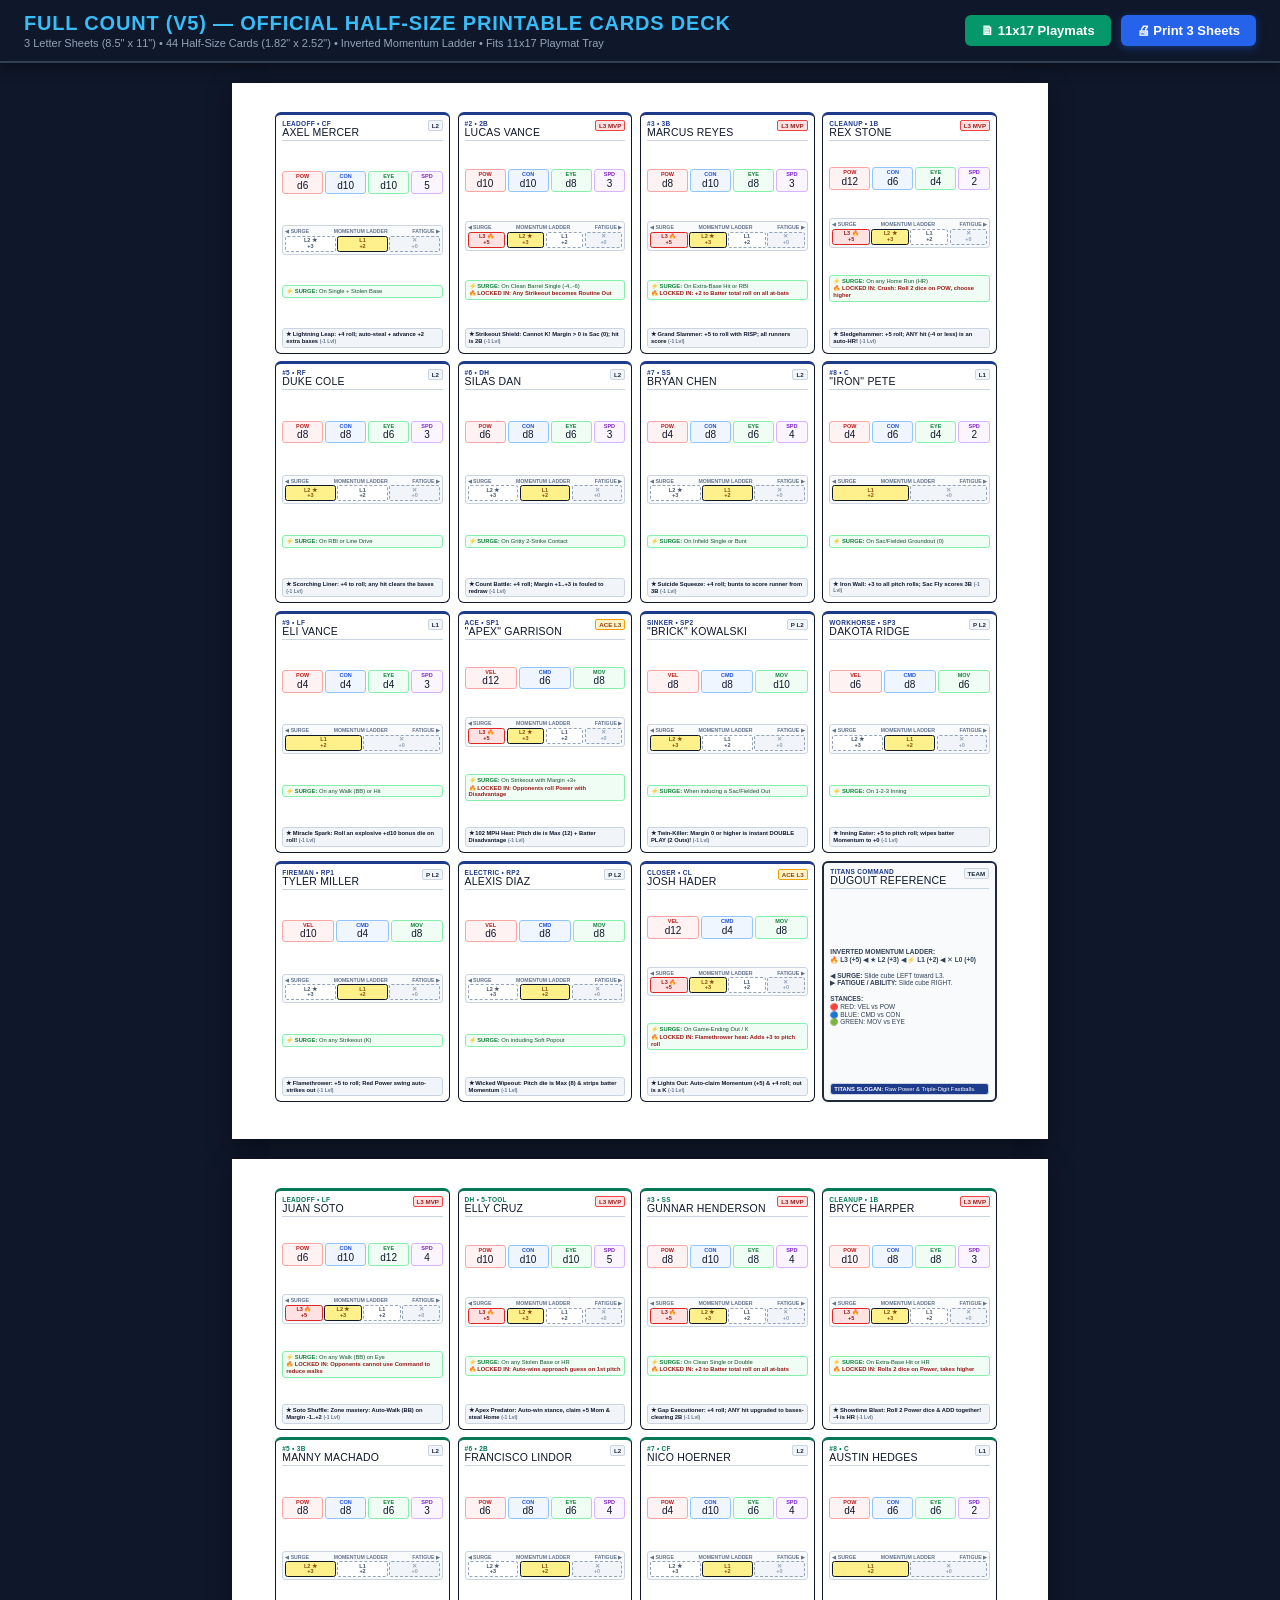
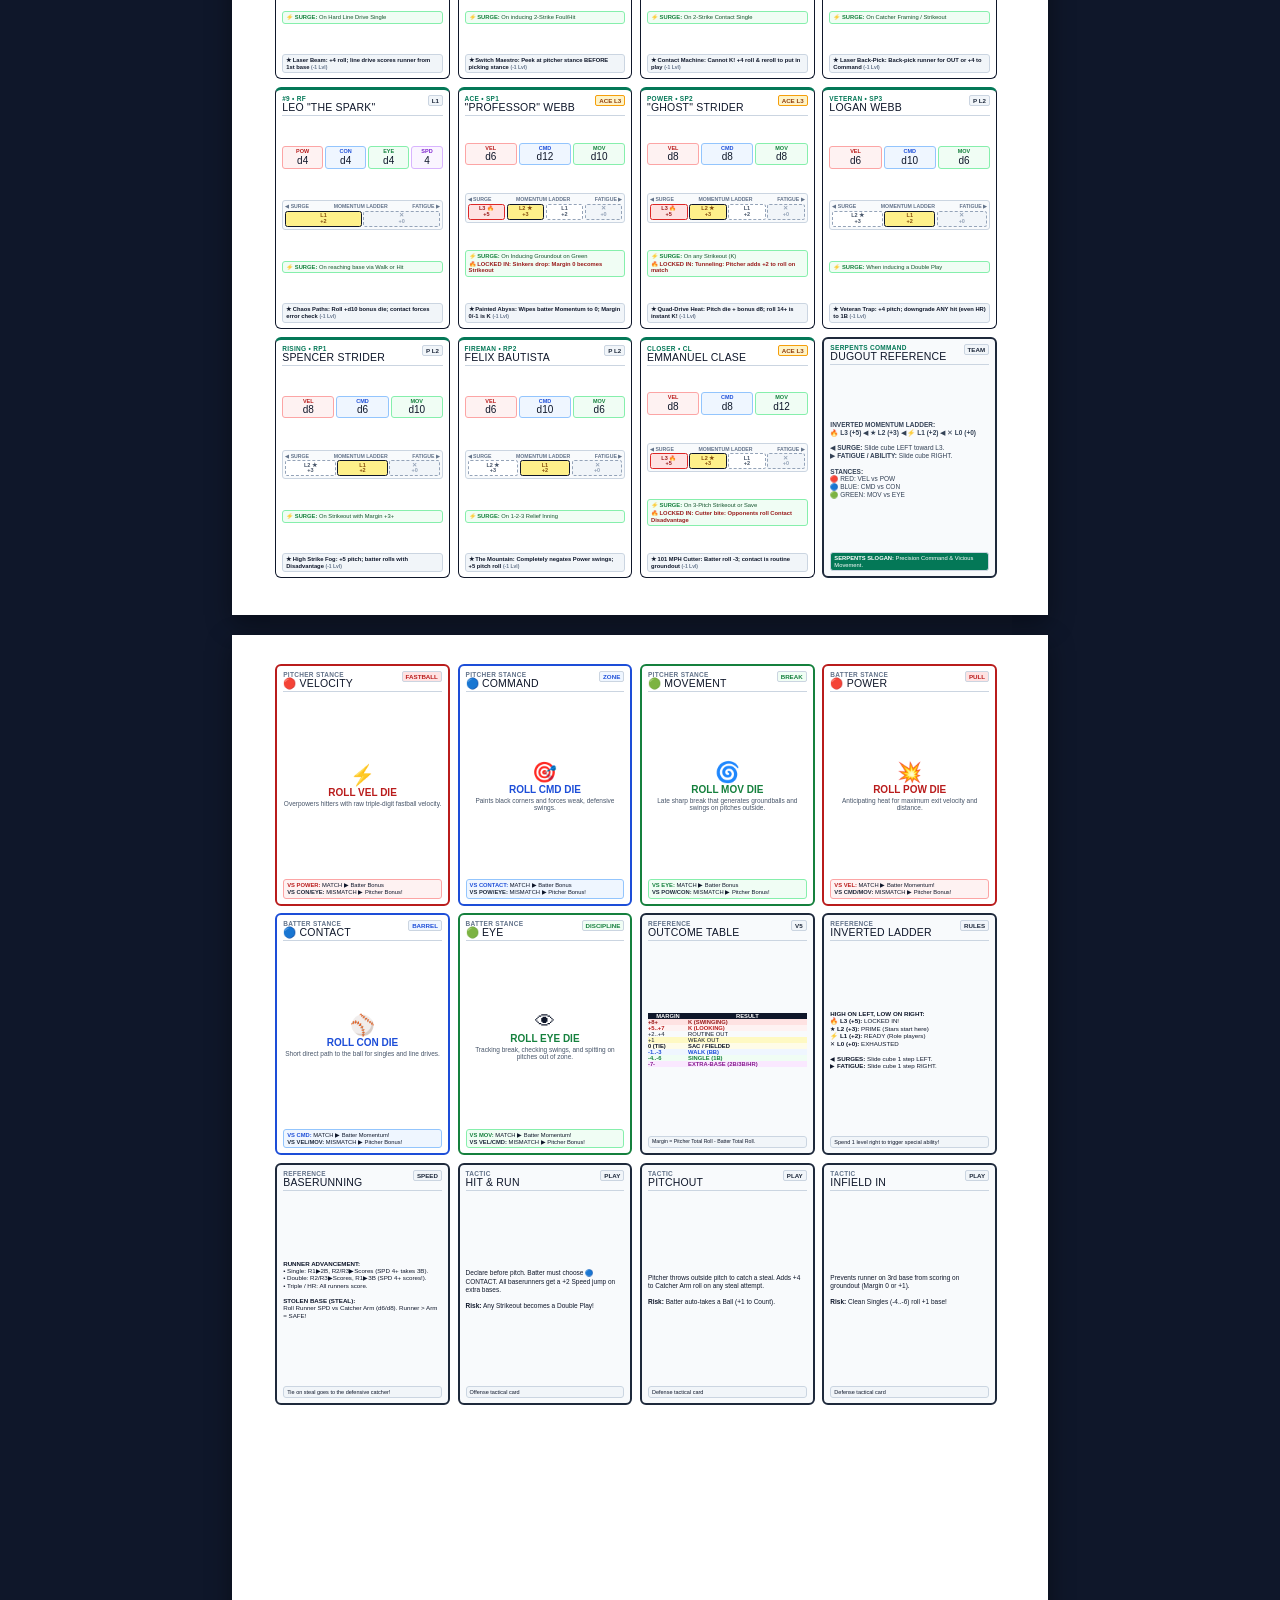
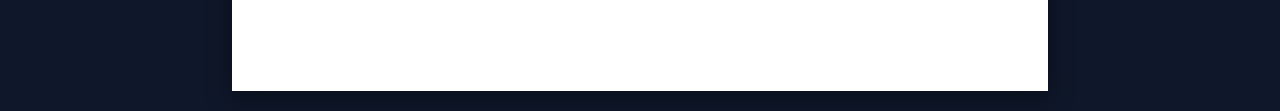
==== commit 1158ceca: "Amplify special abilities across Rulebook V5, print sheets, and prototype: +4/+5 roll boosts, explos" ====
--- a/print_sheets.html
+++ b/print_sheets.html
@@ -103,7 +103,7 @@
           <div><span class="surge-tag">&#9889; SURGE:</span> On Single + Stolen Base</div>
         </div>
         <div class="ability-box">
-          <div><span class="ability-title">&#9733; Rabbit Jump: +2 roll; +1 extra base on 1B</span> <span class="ability-cost">(-1 Lvl)</span></div>
+          <div><span class="ability-title">&#9733; Lightning Leap: +4 roll; auto-steal + advance +2 extra bases</span> <span class="ability-cost">(-1 Lvl)</span></div>
         </div>
       </div>
       <div class="card titans">
@@ -134,7 +134,7 @@
           <div class="locked-in-desc">&#128293; LOCKED IN: Any Strikeout becomes Routine Out</div>
         </div>
         <div class="ability-box">
-          <div><span class="ability-title">&#9733; Pure Barrel: +2 roll; K becomes Routine</span> <span class="ability-cost">(-1 Lvl)</span></div>
+          <div><span class="ability-title">&#9733; Strikeout Shield: Cannot K! Margin &gt; 0 is Sac (0); hit is 2B</span> <span class="ability-cost">(-1 Lvl)</span></div>
         </div>
       </div>
       <div class="card titans">
@@ -165,7 +165,7 @@
           <div class="locked-in-desc">&#128293; LOCKED IN: +2 to Batter total roll on all at-bats</div>
         </div>
         <div class="ability-box">
-          <div><span class="ability-title">&#9733; Clutch Drive: +3 to roll with RISP</span> <span class="ability-cost">(-1 Lvl)</span></div>
+          <div><span class="ability-title">&#9733; Grand Slammer: +5 to roll with RISP; all runners score</span> <span class="ability-cost">(-1 Lvl)</span></div>
         </div>
       </div>
       <div class="card titans">
@@ -196,7 +196,7 @@
           <div class="locked-in-desc">&#128293; LOCKED IN: Crush: Roll 2 dice on POW, choose higher</div>
         </div>
         <div class="ability-box">
-          <div><span class="ability-title">&#9733; Moonshot: +3 roll; Extra-Base is HR on 5+</span> <span class="ability-cost">(-1 Lvl)</span></div>
+          <div><span class="ability-title">&#9733; Sledgehammer: +5 roll; ANY hit (-4 or less) is an auto-HR!</span> <span class="ability-cost">(-1 Lvl)</span></div>
         </div>
       </div>
       <div class="card titans">
@@ -225,7 +225,7 @@
           <div><span class="surge-tag">&#9889; SURGE:</span> On RBI or Line Drive</div>
         </div>
         <div class="ability-box">
-          <div><span class="ability-title">&#9733; Hot Corner: +2 to your Batter total roll</span> <span class="ability-cost">(-1 Lvl)</span></div>
+          <div><span class="ability-title">&#9733; Scorching Liner: +4 to roll; any hit clears the bases</span> <span class="ability-cost">(-1 Lvl)</span></div>
         </div>
       </div>
       <div class="card titans">
@@ -254,7 +254,7 @@
           <div><span class="surge-tag">&#9889; SURGE:</span> On Gritty 2-Strike Contact</div>
         </div>
         <div class="ability-box">
-          <div><span class="ability-title">&#9733; Gritty AB: +2 roll; Margin +1 becomes 0 Sac</span> <span class="ability-cost">(-1 Lvl)</span></div>
+          <div><span class="ability-title">&#9733; Count Battle: +4 roll; Margin +1..+3 is fouled to redraw</span> <span class="ability-cost">(-1 Lvl)</span></div>
         </div>
       </div>
       <div class="card titans">
@@ -283,7 +283,7 @@
           <div><span class="surge-tag">&#9889; SURGE:</span> On Infield Single or Bunt</div>
         </div>
         <div class="ability-box">
-          <div><span class="ability-title">&#9733; Gap Spark: +2 to your Batter total roll</span> <span class="ability-cost">(-1 Lvl)</span></div>
+          <div><span class="ability-title">&#9733; Suicide Squeeze: +4 roll; bunts to score runner from 3B</span> <span class="ability-cost">(-1 Lvl)</span></div>
         </div>
       </div>
       <div class="card titans">
@@ -311,7 +311,7 @@
           <div><span class="surge-tag">&#9889; SURGE:</span> On Sac/Fielded Groundout (0)</div>
         </div>
         <div class="ability-box">
-          <div><span class="ability-title">&#9733; Iron Wall: +2 to roll; blocks wild pitches</span> <span class="ability-cost">(-1 Lvl)</span></div>
+          <div><span class="ability-title">&#9733; Iron Wall: +3 to all pitch rolls; Sac Fly scores 3B</span> <span class="ability-cost">(-1 Lvl)</span></div>
         </div>
       </div>
       <div class="card titans">
@@ -339,7 +339,7 @@
           <div><span class="surge-tag">&#9889; SURGE:</span> On any Walk (BB) or Hit</div>
         </div>
         <div class="ability-box">
-          <div><span class="ability-title">&#9733; Underdog Spark: Roll +d6 bonus die on roll</span> <span class="ability-cost">(-1 Lvl)</span></div>
+          <div><span class="ability-title">&#9733; Miracle Spark: Roll an explosive +d10 bonus die on roll!</span> <span class="ability-cost">(-1 Lvl)</span></div>
         </div>
       </div>
       <div class="card titans">
@@ -369,7 +369,7 @@
           <div class="locked-in-desc">&#128293; LOCKED IN: Opponents roll Power with Disadvantage</div>
         </div>
         <div class="ability-box">
-          <div><span class="ability-title">&#9733; Sonic Boom: Reroll pitch die & keep higher</span> <span class="ability-cost">(-1 Lvl)</span></div>
+          <div><span class="ability-title">&#9733; 102 MPH Heat: Pitch die is Max (12) + Batter Disadvantage</span> <span class="ability-cost">(-1 Lvl)</span></div>
         </div>
       </div>
       <div class="card titans">
@@ -397,7 +397,7 @@
           <div><span class="surge-tag">&#9889; SURGE:</span> When inducing a Sac/Fielded Out</div>
         </div>
         <div class="ability-box">
-          <div><span class="ability-title">&#9733; Iron Sink: +2 pitch; Sac outs hold runners</span> <span class="ability-cost">(-1 Lvl)</span></div>
+          <div><span class="ability-title">&#9733; Twin-Killer: Margin 0 or higher is instant DOUBLE PLAY (2 Outs)!</span> <span class="ability-cost">(-1 Lvl)</span></div>
         </div>
       </div>
       <div class="card titans">
@@ -425,7 +425,7 @@
           <div><span class="surge-tag">&#9889; SURGE:</span> On 1-2-3 Inning</div>
         </div>
         <div class="ability-box">
-          <div><span class="ability-title">&#9733; Inning Eater: +2 to your Pitcher total roll</span> <span class="ability-cost">(-1 Lvl)</span></div>
+          <div><span class="ability-title">&#9733; Inning Eater: +5 to pitch roll; wipes batter Momentum to +0</span> <span class="ability-cost">(-1 Lvl)</span></div>
         </div>
       </div>
       <div class="card titans">
@@ -453,7 +453,7 @@
           <div><span class="surge-tag">&#9889; SURGE:</span> On any Strikeout (K)</div>
         </div>
         <div class="ability-box">
-          <div><span class="ability-title">&#9733; Flamethrower: +2 to Pitcher total roll</span> <span class="ability-cost">(-1 Lvl)</span></div>
+          <div><span class="ability-title">&#9733; Flamethrower: +5 to roll; Red Power swing auto-strikes out</span> <span class="ability-cost">(-1 Lvl)</span></div>
         </div>
       </div>
       <div class="card titans">
@@ -481,7 +481,7 @@
           <div><span class="surge-tag">&#9889; SURGE:</span> On induding Soft Popout</div>
         </div>
         <div class="ability-box">
-          <div><span class="ability-title">&#9733; Southpaw Sweep: +2 to Pitcher total roll</span> <span class="ability-cost">(-1 Lvl)</span></div>
+          <div><span class="ability-title">&#9733; Wicked Wipeout: Pitch die is Max (8) & strips batter Momentum</span> <span class="ability-cost">(-1 Lvl)</span></div>
         </div>
       </div>
       <div class="card titans">
@@ -511,7 +511,7 @@
           <div class="locked-in-desc">&#128293; LOCKED IN: Flamethrower heat: Adds +3 to pitch roll</div>
         </div>
         <div class="ability-box">
-          <div><span class="ability-title">&#9733; Lights Out: Auto-claim Momentum & +2 roll</span> <span class="ability-cost">(-1 Lvl)</span></div>
+          <div><span class="ability-title">&#9733; Lights Out: Auto-claim Momentum (+5) & +4 roll; out is a K</span> <span class="ability-cost">(-1 Lvl)</span></div>
         </div>
       </div>
       <div class="card titans table-card">
@@ -566,7 +566,7 @@
           <div class="locked-in-desc">&#128293; LOCKED IN: Opponents cannot use Command to reduce walks</div>
         </div>
         <div class="ability-box">
-          <div><span class="ability-title">&#9733; Eagle Eye: +2 roll; draw Walk on Margin -2..-3</span> <span class="ability-cost">(-1 Lvl)</span></div>
+          <div><span class="ability-title">&#9733; Soto Shuffle: Zone mastery: Auto-Walk (BB) on Margin -1..+2</span> <span class="ability-cost">(-1 Lvl)</span></div>
         </div>
       </div>
       <div class="card serpents">
@@ -597,7 +597,7 @@
           <div class="locked-in-desc">&#128293; LOCKED IN: Auto-wins approach guess on 1st pitch</div>
         </div>
         <div class="ability-box">
-          <div><span class="ability-title">&#9733; 5-Tool Genius: Auto-win guess & claim token</span> <span class="ability-cost">(-1 Lvl)</span></div>
+          <div><span class="ability-title">&#9733; Apex Predator: Auto-win stance, claim +5 Mom & steal Home</span> <span class="ability-cost">(-1 Lvl)</span></div>
         </div>
       </div>
       <div class="card serpents">
@@ -628,7 +628,7 @@
           <div class="locked-in-desc">&#128293; LOCKED IN: +2 to Batter total roll on all at-bats</div>
         </div>
         <div class="ability-box">
-          <div><span class="ability-title">&#9733; Gap Hunter: +2 roll; upgrade Single to 2B</span> <span class="ability-cost">(-1 Lvl)</span></div>
+          <div><span class="ability-title">&#9733; Gap Executioner: +4 roll; ANY hit upgraded to bases-clearing 2B</span> <span class="ability-cost">(-1 Lvl)</span></div>
         </div>
       </div>
       <div class="card serpents">
@@ -659,7 +659,7 @@
           <div class="locked-in-desc">&#128293; LOCKED IN: Rolls 2 dice on Power, takes higher</div>
         </div>
         <div class="ability-box">
-          <div><span class="ability-title">&#9733; Showtime: Add +3 to Batter total roll</span> <span class="ability-cost">(-1 Lvl)</span></div>
+          <div><span class="ability-title">&#9733; Showtime Blast: Roll 2 Power dice & ADD together! -4 is HR</span> <span class="ability-cost">(-1 Lvl)</span></div>
         </div>
       </div>
       <div class="card serpents">
@@ -688,7 +688,7 @@
           <div><span class="surge-tag">&#9889; SURGE:</span> On Hard Line Drive Single</div>
         </div>
         <div class="ability-box">
-          <div><span class="ability-title">&#9733; Line Drive: Add +2 to Batter total roll</span> <span class="ability-cost">(-1 Lvl)</span></div>
+          <div><span class="ability-title">&#9733; Laser Beam: +4 roll; line drive scores runner from 1st base</span> <span class="ability-cost">(-1 Lvl)</span></div>
         </div>
       </div>
       <div class="card serpents">
@@ -717,7 +717,7 @@
           <div><span class="surge-tag">&#9889; SURGE:</span> On inducing 2-Strike Foul/Hit</div>
         </div>
         <div class="ability-box">
-          <div><span class="ability-title">&#9733; Mr. Smile: Add +2 to Batter total roll</span> <span class="ability-cost">(-1 Lvl)</span></div>
+          <div><span class="ability-title">&#9733; Switch Maestro: Peek at pitcher stance BEFORE picking stance</span> <span class="ability-cost">(-1 Lvl)</span></div>
         </div>
       </div>
       <div class="card serpents">
@@ -746,7 +746,7 @@
           <div><span class="surge-tag">&#9889; SURGE:</span> On 2-Strike Contact Single</div>
         </div>
         <div class="ability-box">
-          <div><span class="ability-title">&#9733; Bat Control: Reroll highest die & keep higher</span> <span class="ability-cost">(-1 Lvl)</span></div>
+          <div><span class="ability-title">&#9733; Contact Machine: Cannot K! +4 roll & reroll to put in play</span> <span class="ability-cost">(-1 Lvl)</span></div>
         </div>
       </div>
       <div class="card serpents">
@@ -774,7 +774,7 @@
           <div><span class="surge-tag">&#9889; SURGE:</span> On Catcher Framing / Strikeout</div>
         </div>
         <div class="ability-box">
-          <div><span class="ability-title">&#9733; Veteran Eye: Add +2 to Pitcher's CMD roll</span> <span class="ability-cost">(-1 Lvl)</span></div>
+          <div><span class="ability-title">&#9733; Laser Back-Pick: Back-pick runner for OUT or +4 to Command</span> <span class="ability-cost">(-1 Lvl)</span></div>
         </div>
       </div>
       <div class="card serpents">
@@ -802,7 +802,7 @@
           <div><span class="surge-tag">&#9889; SURGE:</span> On reaching base via Walk or Hit</div>
         </div>
         <div class="ability-box">
-          <div><span class="ability-title">&#9733; Pure Hustle: Roll extra +d6 bonus die on roll</span> <span class="ability-cost">(-1 Lvl)</span></div>
+          <div><span class="ability-title">&#9733; Chaos Paths: Roll +d10 bonus die; contact forces error check</span> <span class="ability-cost">(-1 Lvl)</span></div>
         </div>
       </div>
       <div class="card serpents">
@@ -832,7 +832,7 @@
           <div class="locked-in-desc">&#128293; LOCKED IN: Sinkers drop: Margin 0 becomes Strikeout</div>
         </div>
         <div class="ability-box">
-          <div><span class="ability-title">&#9733; Black Paint: +2 pitch; Margin -3 becomes 0 Sac</span> <span class="ability-cost">(-1 Lvl)</span></div>
+          <div><span class="ability-title">&#9733; Painted Abyss: Wipes batter Momentum to 0; Margin 0/-1 is K</span> <span class="ability-cost">(-1 Lvl)</span></div>
         </div>
       </div>
       <div class="card serpents">
@@ -862,7 +862,7 @@
           <div class="locked-in-desc">&#128293; LOCKED IN: Tunneling: Pitcher adds +2 to roll on match</div>
         </div>
         <div class="ability-box">
-          <div><span class="ability-title">&#9733; Tunneling: Reroll pitch die & keep higher</span> <span class="ability-cost">(-1 Lvl)</span></div>
+          <div><span class="ability-title">&#9733; Quad-Drive Heat: Pitch die + bonus d8; roll 14+ is instant K!</span> <span class="ability-cost">(-1 Lvl)</span></div>
         </div>
       </div>
       <div class="card serpents">
@@ -890,7 +890,7 @@
           <div><span class="surge-tag">&#9889; SURGE:</span> When inducing a Double Play</div>
         </div>
         <div class="ability-box">
-          <div><span class="ability-title">&#9733; Veteran Poise: +2 pitch; downgrade Extra-Base to 1B</span> <span class="ability-cost">(-1 Lvl)</span></div>
+          <div><span class="ability-title">&#9733; Veteran Trap: +4 pitch; downgrade ANY hit (even HR) to 1B</span> <span class="ability-cost">(-1 Lvl)</span></div>
         </div>
       </div>
       <div class="card serpents">
@@ -918,7 +918,7 @@
           <div><span class="surge-tag">&#9889; SURGE:</span> On Strikeout with Margin +3+</div>
         </div>
         <div class="ability-box">
-          <div><span class="ability-title">&#9733; Rising Slider: Add +2 to Pitcher total roll</span> <span class="ability-cost">(-1 Lvl)</span></div>
+          <div><span class="ability-title">&#9733; High Strike Fog: +5 pitch; batter rolls with Disadvantage</span> <span class="ability-cost">(-1 Lvl)</span></div>
         </div>
       </div>
       <div class="card serpents">
@@ -946,7 +946,7 @@
           <div><span class="surge-tag">&#9889; SURGE:</span> On 1-2-3 Relief Inning</div>
         </div>
         <div class="ability-box">
-          <div><span class="ability-title">&#9733; Fireman: Add +2 to Pitcher total roll</span> <span class="ability-cost">(-1 Lvl)</span></div>
+          <div><span class="ability-title">&#9733; The Mountain: Completely negates Power swings; +5 pitch roll</span> <span class="ability-cost">(-1 Lvl)</span></div>
         </div>
       </div>
       <div class="card serpents">
@@ -976,7 +976,7 @@
           <div class="locked-in-desc">&#128293; LOCKED IN: Cutter bite: Opponents roll Contact Disadvantage</div>
         </div>
         <div class="ability-box">
-          <div><span class="ability-title">&#9733; Nasty Bite: Add +3 to Pitcher total roll</span> <span class="ability-cost">(-1 Lvl)</span></div>
+          <div><span class="ability-title">&#9733; 101 MPH Cutter: Batter roll -3; contact is routine groundout</span> <span class="ability-cost">(-1 Lvl)</span></div>
         </div>
       </div>
       <div class="card serpents table-card">
